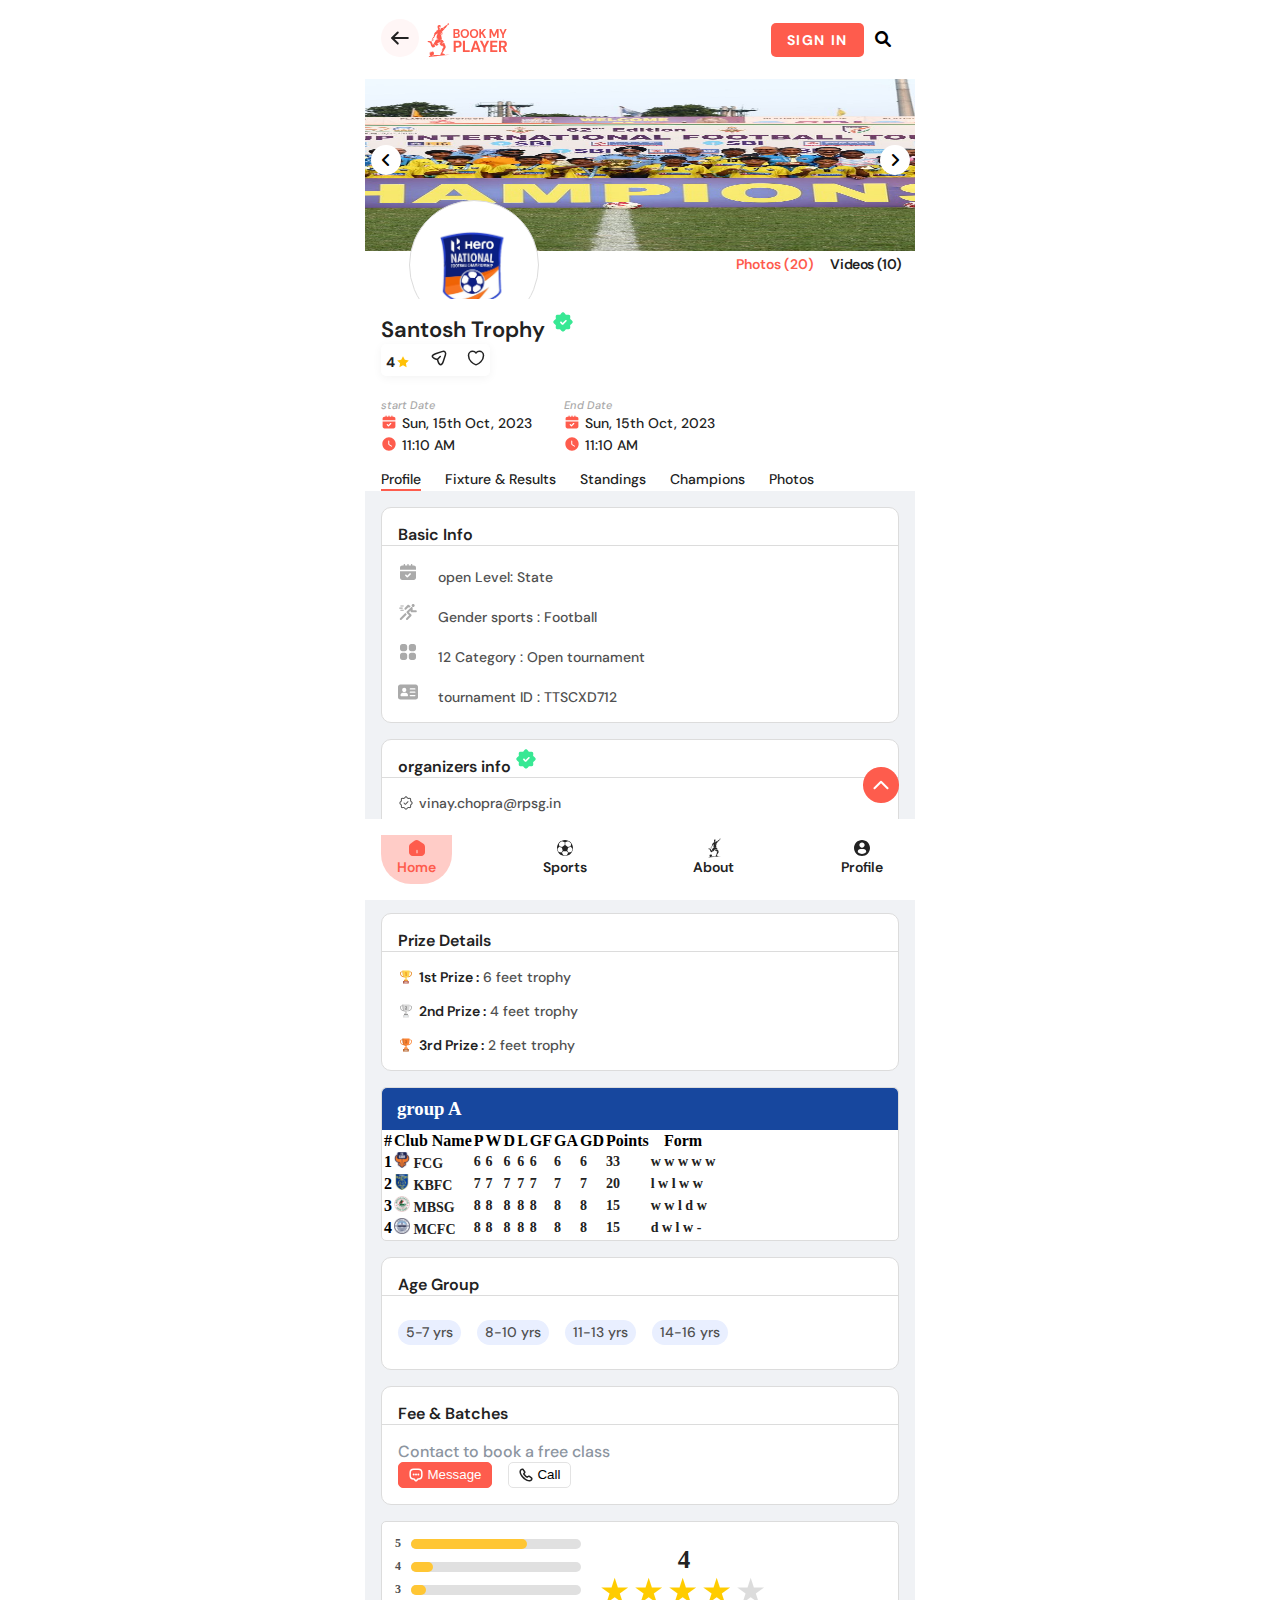
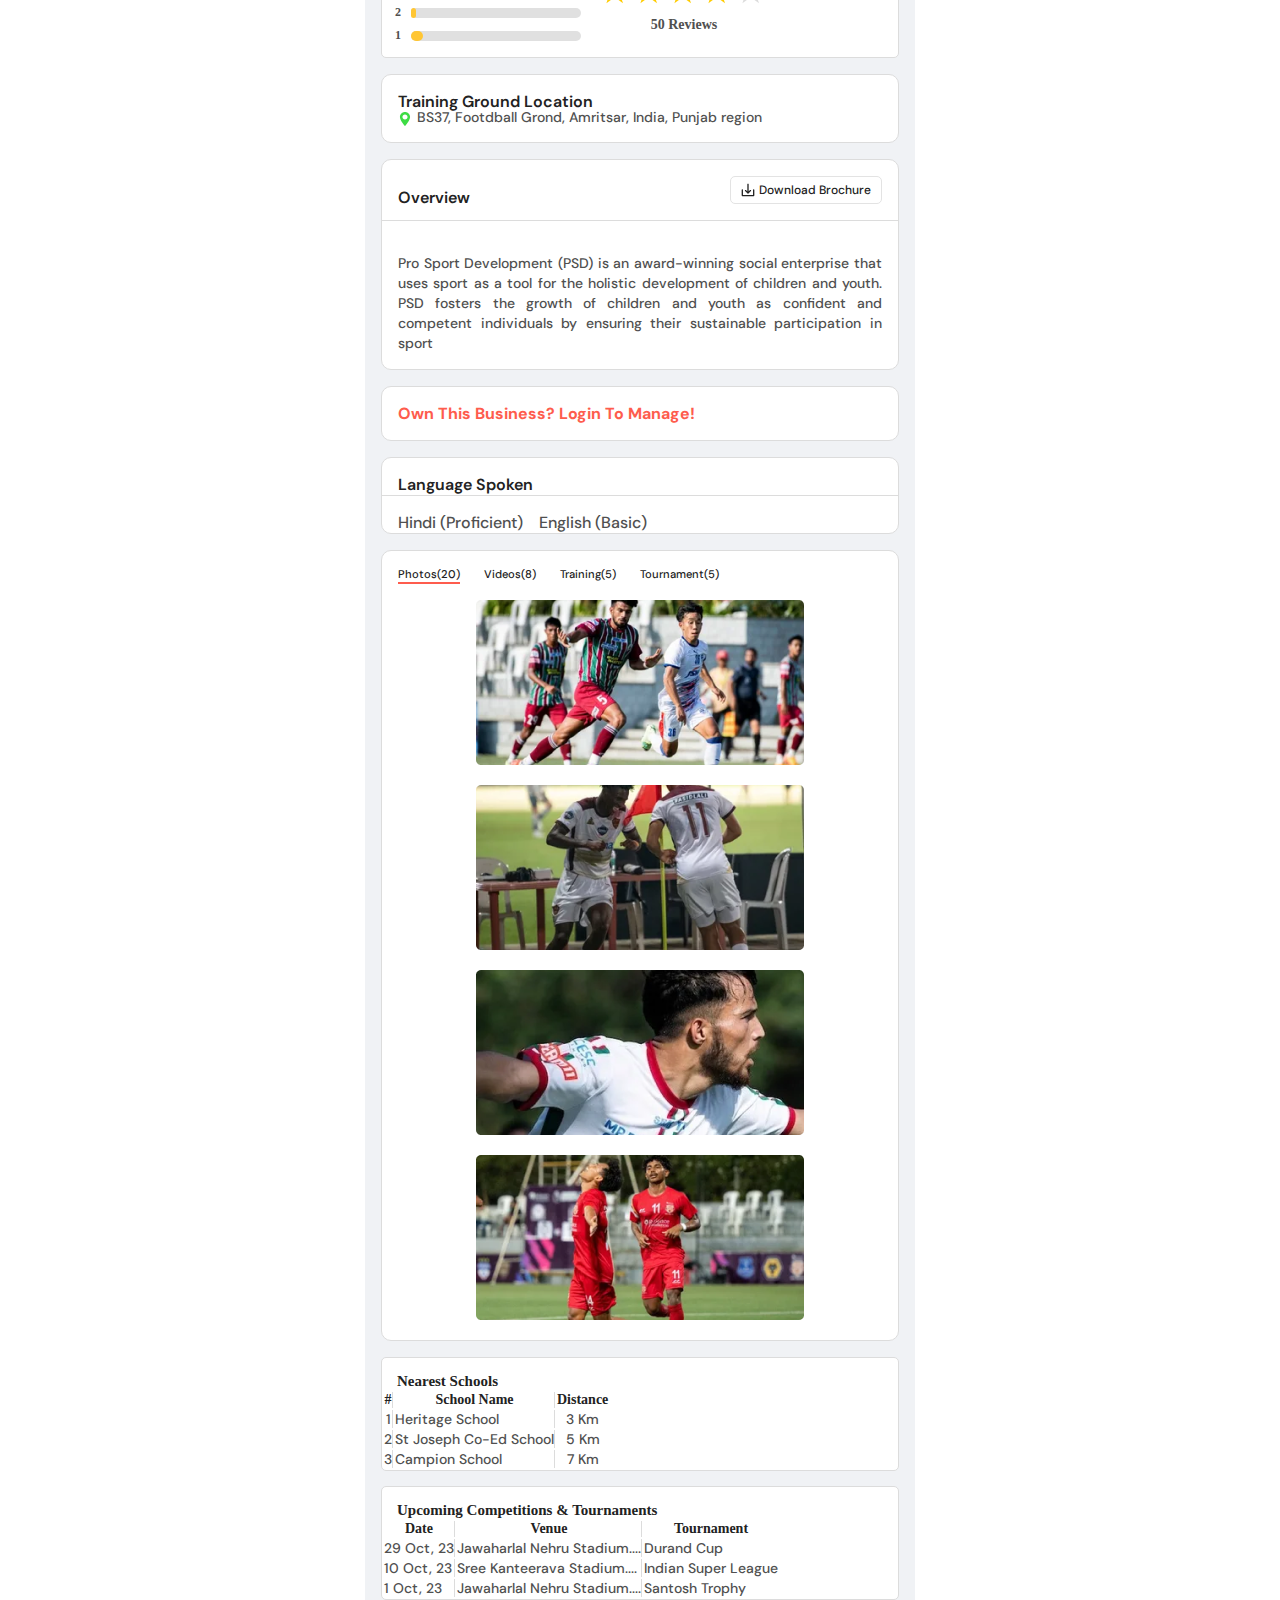
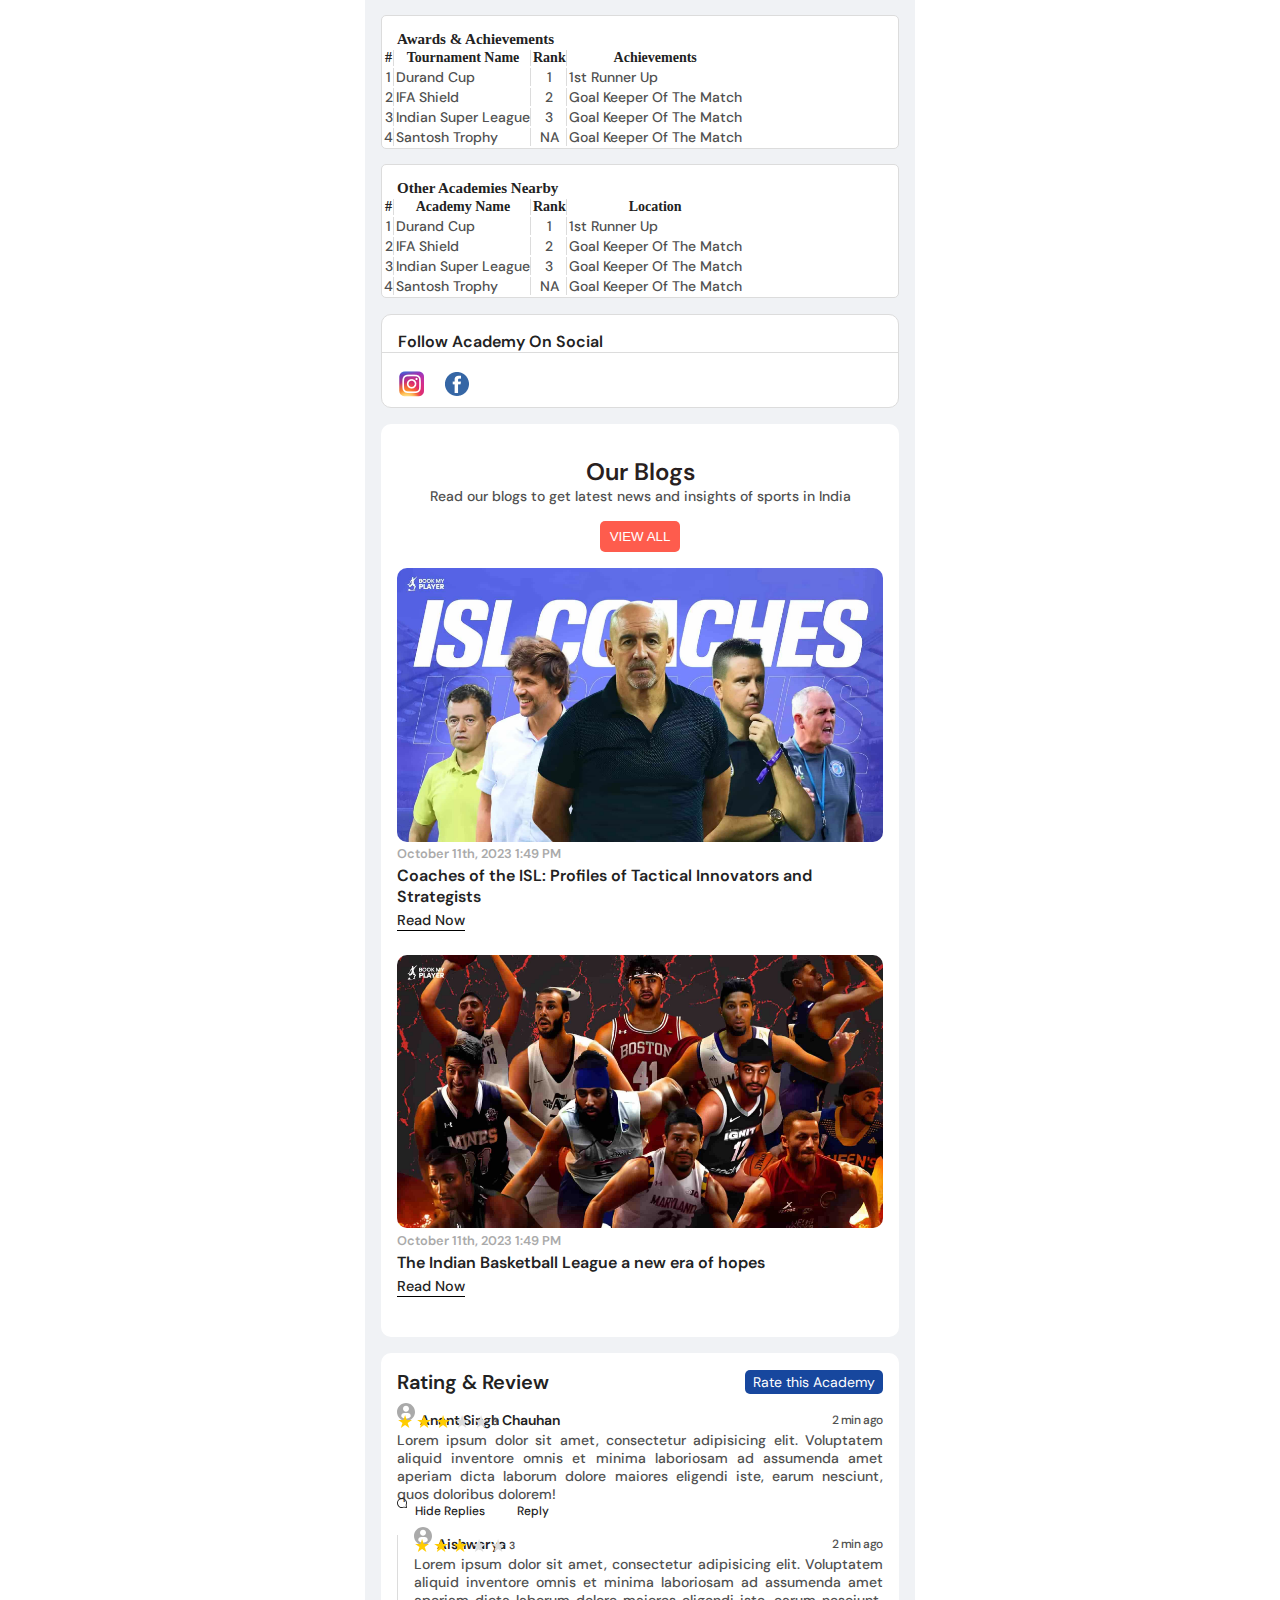
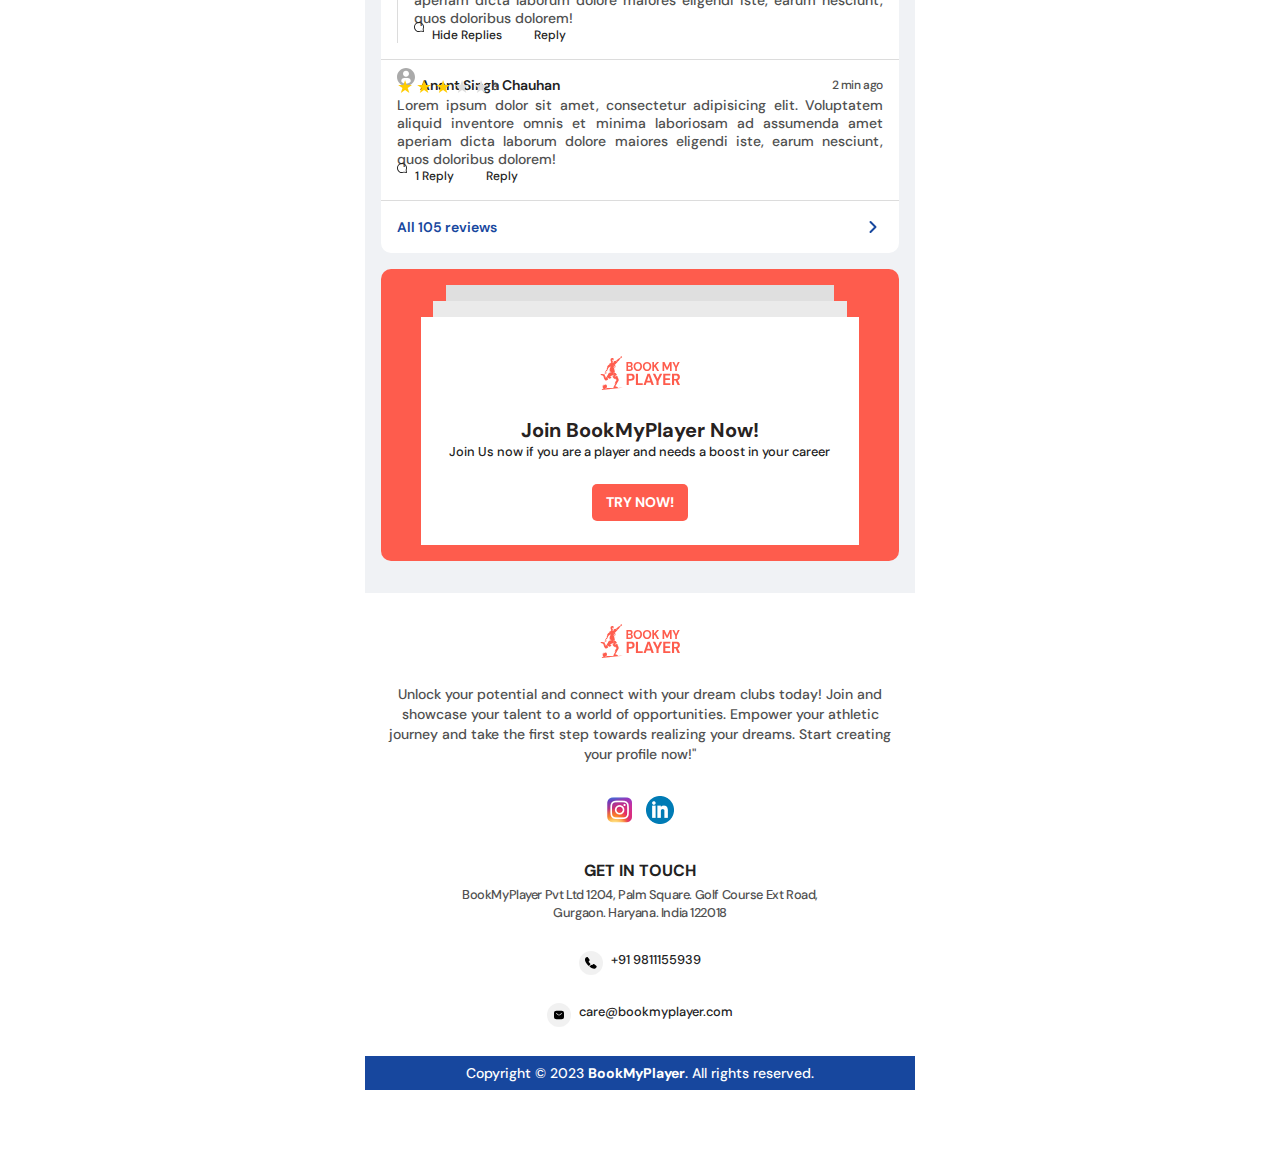
==== index.html @ 10ba483b "changes" ====
<!DOCTYPE html>
<html lang="en">

<head>
    <meta charset="UTF-8">
    <meta name="viewport" content="width=device-width, initial-scale=1.0">
    <title>Document</title>

    <link rel="stylesheet" href="https://cdnjs.cloudflare.com/ajax/libs/font-awesome/6.0.0/css/all.min.css" />

    <link rel="stylesheet" href="https://cdn.jsdelivr.net/npm/@fancyapps/ui@5.0/dist/fancybox/fancybox.css" />

    <link href="https://cdn.jsdelivr.net/npm/bootstrap@5.3.2/dist/css/bootstrap.min.css" rel="stylesheet"
        integrity="sha384-T3c6CoIi6uLrA9TneNEoa7RxnatzjcDSCmG1MXxSR1GAsXEV/Dwwykc2MPK8M2HN" crossorigin="anonymous">


    <link rel="stylesheet" href="asset_mobile/css/mobile_footer.css">
    <link rel="stylesheet" href="asset_mobile/css/mob_tournament.css">
    <!-- <link rel="stylesheet" href="asset_mobile/css/style.css"> -->





</head>

<body>

    <section class="mobile_top_header">
        <div class="mobile_home_top_header">
            <div class="mob_blog_top_images">
                <div class="mob_blog_back_arrow">
                    <img src="asset_mobile/images/blog_arrow_left.svg" alt="">
                </div>

                <img src="asset_mobile/images/logo.svg" alt="" class="mobile_home_logo">
            </div>

            <div class="mobile_home_right_side">
                <div>
                    <button>Sign In</button>
                </div>

                <div class="mob_academy_search_icon" onclick="searchIconClick()">
                    <i class="fa fa-search"></i>
                </div>
            </div>
        </div>
    </section>



    <section class="academy_mobile_container">

        <!-- top banner section  -->


        <div class="mobile_bannner_section">

            <div class="mobile_academy_banner">
                <div class="image_slider">
                    <a href="asset_mobile/images/tour_banner.png" data-fancybox="gallery0">
                        <img src="asset_mobile/images/tour_banner.png" alt="" />
                    </a>

                    <a href="asset_mobile/images/inner-banner.jpg" data-fancybox="gallery0">
                        <img src="asset_mobile/images/inner-banner.jpg" alt="" />
                    </a>
                    <a href="asset_mobile/images/inner-banner.jpg" data-fancybox="gallery0">
                        <img src="asset_mobile/images/banner.jpg" alt="" />
                    </a>
                    <a href="asset_mobile/images/inner-banner.jpg" data-fancybox="gallery0">
                        <img src="asset_mobile/images/new_banner.jpeg" alt="" />
                    </a>
                </div>


                <div class="mobile_academy_wrapper">
                    <div class="mobile_academy_logo">
                        <img src="asset_mobile/images/tour_logo.png" alt="">
                    </div>


                </div>

                <div>

                    <div class="academy_arrow_white_1 left_arrow">
                        <i class="fa fa-angle-left" aria-hidden="true"></i>
                    </div>

                    <div class="academy_arrow_white right_arrow">
                        <i class="fa fa-angle-right" aria-hidden="true"></i>
                    </div>

                </div>



                <div class="mob_academy_info">
                    <p class="mob_academy_photo">Photos (20)</p>
                    <p class="mob_academy_video">Videos (10)</p>
                </div>

            </div>

        </div>

        <div class="mob_academy_star">
            <p class="mob_academy_name">Santosh Trophy</p>
            <img src="asset_mobile/images/star_tick.svg" alt="">
        </div>

        <div class="mob_academy_star_heart">
            <div class="mob_academy_total_star trigger-review">
                <span class="star_number">4</span>
                <img src="asset_mobile/images/gold_star.svg" alt="" class="gold_star">
            </div>

            <div>
                <img src="asset_mobile/images/mob_share.svg" alt="" class="mob_share trigger">
            </div>

            <div>
                <img src="asset_mobile/images/mobile_heart.svg" alt="" class="mob_heart">
            </div>
        </div>


        <div class="tour_date_container">

            <div class="tour_left_date">
                <span class="tour_start_date mob_font">start Date</span>

                <div class="tour_full_date tour_date_1">
                    <img src="asset_mobile/images/tour_cal.svg" alt="">
                    <span class="mob_font">Sun, 15th Oct, 2023</span>
                </div>

                <div class="tour_full_date">
                    <img src="asset_mobile/images/tour_clock.svg" alt="">
                    <span class="mob_font">11:10 AM</span>
                </div>
            </div>

            <div class="tour_left_date tour_end_date">
                <span class="tour_start_date mob_font">End Date</span>

                <div class="tour_full_date tour_date_1">
                    <img src="asset_mobile/images/tour_cal.svg" alt="">
                    <span class="mob_font">Sun, 15th Oct, 2023</span>
                </div>

                <div class="tour_full_date">
                    <img src="asset_mobile/images/tour_clock.svg" alt="">
                    <span class="mob_font">11:10 AM</span>
                </div>
            </div>


        </div>

        <!-- top banner section ends  -->

        <!-- top tabs  -->

        <div class="mob_academy_tabs">

            <div class="mob_academy_tab_list">
                <div class="nav nav-tabs" id="nav-tab" role="tablist">
                    <ul>
                        <li class="active" data-bs-toggle="tab" onclick="profileTabClick()">Profile</li>

                        <li class="" data-bs-toggle="tab" onclick="feeTabClick()">Fixture & Results</li>

                        <li class="" data-bs-toggle="tab" onclick="trainingTabClick()">Standings</li>

                        <li class="" data-bs-toggle="tab" onclick="photoTabClick()">Champions</li>

                        <li class="" data-bs-toggle="tab" onclick="photoTabClick()">Photos</li>
                    </ul>
                </div>
            </div>

        </div>

        <!-- top tabs ends  -->

        <!-- profile tab contents  -->

        <div class="mob_academy_box_wrapper tab-pane fade show">

            <div class="mob_academy_box">

                <div class="mob_academy_fee_box">
                    <p class="mob_academy_fee_heading">Basic Info</p>
                </div>

                <div class="mob_academy_fee_list">

                    <ul>
                        <li>
                            <img src="asset_mobile/images/tour_silver_1.svg" alt="" /> open
                            Level: State
                        </li>
                        <li>
                            <img src="asset_mobile/images/tour_silver_2.svg" alt="" /> Gender
                            sports : Football
                        </li>
                        <li>
                            <img src="asset_mobile/images/tour_silver_3.svg" alt="" /> 12
                            Category : Open tournament
                        </li>
                        <li>
                            <img src="asset_mobile/images/tour_silver_4.svg" alt="" /> tournament ID : TTSCXD712
                        </li>
                    </ul>

                </div>

            </div>

            <div class="mob_academy_box">

                <div class="mob_academy_fee_box mob_academy_fee_status">
                    <div class="mob_academy_verify">
                        <p class="mob_academy_verified">organizers info</p>
                        <img src="asset_mobile/images/star_tick.svg" alt="">
                    </div>
                </div>

                <div class="mob_academy_verify_content">
                    <div class="mob_academy_grey_tick">
                        <img src="asset_mobile/images/grey_tick.svg" alt="">
                        <p class="mob_academy_grey_email">vinay.chopra@rpsg.in</p>
                    </div>
                    <div class="mob_academy_grey_tick">
                        <img src="asset_mobile/images/grey_tick.svg" alt="">
                        <p class="mob_academy_grey_email">+91 7412589325</p>
                    </div>
                    <div class="mob_academy_grey_tick">
                        <img src="asset_mobile/images/grey_tick.svg" alt="">
                        <p class="mob_academy_grey_email">https://www.kjacademy.com</p>
                    </div>

                </div>


            </div>

            <div class="mob_academy_box">

                <div class="mob_academy_fee_box mob_academy_fee_status">
                    <div class="mob_academy_verify">
                        <p class="mob_academy_verified">Prize Details</p>
                    </div>
                </div>

                <div class="mob_academy_verify_content">
                    <div class="mob_academy_grey_tick">
                        <img src="asset_mobile/images/tour_cup_1.svg" alt="">
                        <p class="mob_academy_grey_email"><span>1st Prize :</span> 6 feet trophy</p>
                    </div>
                    <div class="mob_academy_grey_tick">
                        <img src="asset_mobile/images/tour_cup_2.svg" alt="">
                        <p class="mob_academy_grey_email"><span>2nd Prize :</span> 4 feet trophy</p>
                    </div>
                    <div class="mob_academy_grey_tick">
                        <img src="asset_mobile/images/tour_cup_3.svg" alt="">
                        <p class="mob_academy_grey_email"><span>3rd Prize :</span> 2 feet trophy</p>
                    </div>

                </div>
            </div>

            
            <div class="group-play--details">
                <div class="play-table--heading">
                  <h3>group A</h3>
                </div>
                <div class="play-table">
                  <table class="table">
                    <thead>
                      <tr>
                        <th scope="col" class="text-center">#</th>
                        <th scope="col" class="w-25 text-left">Club Name</th>
                        <th scope="col" class="text-center">P</th>
                        <th scope="col" class="text-center">W</th>
                        <th scope="col" class="text-center">D</th>
                        <th scope="col" class="text-center">L</th>
                        <th scope="col" class="text-center">GF</th>
                        <th scope="col" class="text-center">GA</th>
                        <th scope="col" class="text-center">GD</th>
                        <th scope="col" class="text-center">Points</th>
                        <th scope="col" class="w-25 text-center">Form</th>
                      </tr>
                    </thead>
                    <tbody>
                      <tr>
                        <th scope="row" class="text-center">1</th>
                        <td>
                          <div class="club-name">
                            <img src="asset_mobile/images/fcgoa.svg" alt="">
                            <span>fCG</span>
                          </div>
                        </td>
                        <td class="text-center">6</td>
                        <td class="text-center">6</td>
                        <td class="text-center">6</td>
                        <td class="text-center">6</td>
                        <td class="text-center">6</td>
                        <td class="text-center">6</td>
                        <td class="text-center">6</td>
                        <td class="text-center">33</td>
                        <td class="text-center">
                          <div class="streaks">
                            <span class="win-green">w</span>
                            <span class="win-green">w</span>
                            <span class="win-green">w</span>
                            <span class="win-green">w</span>
                            <span class="win-green">w</span>
                          </div>
                        </td>
                      </tr>
                      <tr>
                        <th scope="row" class="text-center">2</th>
                        <td>
                          <div class="club-name">
                            <img src="asset_mobile/images/fckb.svg" alt="">
                            <span>KBFC</span>
                          </div>
                        </td>
                        <td class="text-center">7</td>
                        <td class="text-center">7</td>
                        <td class="text-center">7</td>
                        <td class="text-center">7</td>
                        <td class="text-center">7</td>
                        <td class="text-center">7</td>
                        <td class="text-center">7</td>
                        <td class="text-center">20</td>
                        <td class="text-center">
                          <div class="streaks">
                            <span class="loose-red">l</span>
                            <span class="win-green">w</span>
                            <span class="loose-red">l</span>
                            <span class="win-green">w</span>
                            <span class="win-green">w</span>
                          </div>
                        </td>
                      </tr>
                      <tr>
                        <th scope="row" class="text-center">3</th>
                        <td>
                          <div class="club-name">
                            <img src="asset_mobile/images/mbsg.svg" alt="">
                            <span>MBSG</span>
                          </div>
                        </td>
                        <td class="text-center">8</td>
                        <td class="text-center">8</td>
                        <td class="text-center">8</td>
                        <td class="text-center">8</td>
                        <td class="text-center">8</td>
                        <td class="text-center">8</td>
                        <td class="text-center">8</td>
                        <td class="text-center">15</td>
                        <td class="text-center">
                          <div class="streaks">
                            <span class="win-green">w</span>
                            <span class="win-green">w</span>
                            <span class="loose-red">l</span>
                            <span class="draw-yellow">d</span>
                            <span class="win-green">w</span>
                          </div>
                        </td>
                      </tr>
                      <tr>
                        <th scope="row" class="text-center">4</th>
                        <td>
                          <div class="club-name">
                            <img src="asset_mobile/images/mcfc.svg" alt="">
                            <span>MCFC</span>
                          </div>
                        </td>
                        <td class="text-center">8</td>
                        <td class="text-center">8</td>
                        <td class="text-center">8</td>
                        <td class="text-center">8</td>
                        <td class="text-center">8</td>
                        <td class="text-center">8</td>
                        <td class="text-center">8</td>
                        <td class="text-center">15</td>
                        <td class="text-center">
                          <div class="streaks">
                            <span class="draw-yellow">d</span>
                            <span class="win-green">w</span>
                            <span class="loose-red">l</span>
                            <span class="win-green">w</span>
                            <span class="not-play">-</span>
                          </div>
                        </td>
                      </tr>
                    </tbody>
                  </table>
                </div>
              </div>


            <div class="mob_academy_box">

                <div class="mob_academy_fee_box">
                    <p class="mob_academy_fee_heading">Age Group</p>
                </div>

                <div class="mob_academy_age_list">
                    <div class="mob_age_box">
                        <p class="mob_age_box_yrs">5-7 yrs</p>
                    </div>
                    <div class="mob_age_box">
                        <p class="mob_age_box_yrs">8-10 yrs</p>
                    </div>
                    <div class="mob_age_box">
                        <p class="mob_age_box_yrs">11-13 yrs</p>
                    </div>
                    <div class="mob_age_box">
                        <p class="mob_age_box_yrs">14-16 yrs</p>
                    </div>

                </div>

            </div>

            <div class="mob_academy_box">

                <div class="mob_academy_fee_box mob_academy_fee_status">
                    <p class="mob_academy_fee_heading">Fee & Batches</p>
                </div>

                <div class="">
                    <div>
                        <p class="mob_academy_class">Contact to book a free class </p>
                    </div>

                    <div class="mob_call_msg">
                        <button class="mob_message_btn trigger-msg"> <img src="asset_mobile/images/message.svg"
                                alt="">Message</button>
                        <button class="mob_call_btn"> <img src="asset_mobile/images/call.svg" alt="">Call</button>
                    </div>

                </div>

            </div>

            <div class="mobile_academy_review">
                <div>
                    <div class="mobile_academy_review_call">
                        <span class="icon-container">5</span>
                        <div class="mobile_academy_progress">
                            <div class="mobile_academy_progress_done" data-done="68"></div>
                        </div>
                        <span class="mobile_academy_percent"></span>
                    </div>
                    <div class="mobile_academy_review_call">
                        <span class="icon-container">4</span>
                        <div class="mobile_academy_progress">
                            <div class="mobile_academy_progress_done" data-done="13"></div>
                        </div>
                        <span class="mobile_academy_percent"></span>
                    </div>
                    <div class="mobile_academy_review_call">
                        <span class="icon-container">3</span>
                        <div class="mobile_academy_progress">
                            <div class="mobile_academy_progress_done" data-done="9"></div>
                        </div>
                        <span class="mobile_academy_percent"></span>
                    </div>
                    <div class="mobile_academy_review_call">
                        <span class="icon-container">2</span>
                        <div class="mobile_academy_progress">
                            <div class="mobile_academy_progress_done" data-done="3"></div>
                        </div>
                        <span class="mobile_academy_percent"></span>
                    </div>
                    <div class="mobile_academy_review_call">
                        <span class="icon-container">1</span>
                        <div class="mobile_academy_progress">
                            <div class="mobile_academy_progress_done" data-done="7"></div>
                        </div>
                        <span class="mobile_academy_percent"></span>
                    </div>
                </div>
                <div class="star-mobile_academy_review_calls">
                    <span>4</span>
                    <div class="mobile_academy_stars" style="--star_rating: 4"
                        aria-label="Rating of this product is 4 out of 5."></div>
                    <p>50 Reviews</p>
                </div>
            </div>

            <div class="mob_academy_training">
                <div>
                    <p class="mob_academy_location">Training Ground Location</p>
                </div>

                <div class="mob_academy_green_location">
                    <img src="asset_mobile/images/location_mob.svg" alt="">
                    <p class="mob_academy_way">BS37, Footdball Grond, Amritsar, India, Punjab region</p>
                </div>

            </div>




            <div class="mob_academy_box">

                <div class="mob_academy_fee_box mob_academy_fee_status">
                    <div>
                        <p class="mob_academy_location">Overview</p>
                    </div>

                    <div class="mob_call_msg">
                        <button class="mob_call_btn mob_call_brochure"> <img src="asset_mobile/images/mob_download.svg"
                                alt="">Download Brochure</button>
                    </div>
                </div>

                <div class="mob_overview_para">
                    <span class="mob_overview_msg">Pro Sport Development (PSD) is an award-winning social enterprise
                        that uses sport as a tool for the holistic development of children and youth. PSD fosters the
                        growth of children and youth as confident and competent individuals by ensuring their
                        sustainable participation in sport</span>
                </div>
            </div>


            <div class="mob_academy_training">
                <span class="mob_academy_manage">Own this Business? Login to manage!</span>
            </div>



            <div class="mob_academy_box">

                <div class="mob_academy_fee_box">
                    <p class="mob_academy_fee_heading">Language Spoken</p>
                </div>

                <div class="mob_academy_language">
                    <p class="mob_language_list">Hindi (Proficient)</p>
                    <p class="mob_language_list">English (Basic)</p>
                </div>


            </div>


            <div class="mob_academy_pic">

                <div class="mob_academy_tabs">

                    <div class="mob_academy_tab_list mob_academy_all_list">
                        <div class="nav nav-tabs" id="nav-tab" role="tablist">
                            <ul>
                                <li class="active mob_list_li" data-bs-toggle="tab" onclick="profilePhotoClick()">
                                    Photos(20)</li>
                                <li class="mob_list_li" data-bs-toggle="tab" onclick="profileVideoClick()">Videos(8)
                                </li>
                                <li class="mob_list_li" data-bs-toggle="tab" onclick="profileTrainingClick()">
                                    Training(5)</li>
                                <li class="mob_list_li" data-bs-toggle="tab" onclick="profileTournamentClick()">
                                    Tournament(5)</li>
                            </ul>
                        </div>
                    </div>

                    <!-- profile photo tab content  -->

                    <div class="fade" id="profile_photo_div">

                        <div class="mob_card_pic">
                            <a href="asset_mobile/images/mob_img_1.png" data-fancybox="gallery0">
                                <img src="asset_mobile/images/mob_img_1.png" alt="" />
                            </a>
                        </div>

                        <div class="mob_card_pic">
                            <a href="asset_mobile/images/mob_img_2.png" data-fancybox="gallery0">
                                <img src="asset_mobile/images/mob_img_2.png" alt="" />
                            </a>
                        </div>

                        <div class="mob_card_pic">
                            <a href="asset_mobile/images/mob_img_3.png" data-fancybox="gallery0">
                                <img src="asset_mobile/images/mob_img_3.png" alt="" />
                            </a>
                        </div>
                        <div class="mob_card_pic">
                            <a href="asset_mobile/images/mob_img_4.png" data-fancybox="gallery0">
                                <img src="asset_mobile/images/mob_img_4.png" alt="" />
                            </a>
                        </div>

                    </div>

                    <!-- profile photo tab content ends  -->

                    <!-- profile video tab content  -->

                    <div class="fade" id="profile_video_div">

                        <div class="mob_card_pic">
                            <a href="asset_mobile/images/mob_img_2.png" data-fancybox="gallery0">
                                <img src="asset_mobile/images/mob_img_2.png" alt="" />
                            </a>
                        </div>

                        <div class="mob_card_pic">
                            <a href="asset_mobile/images/mob_img_1.png" data-fancybox="gallery0">
                                <img src="asset_mobile/images/mob_img_1.png" alt="" />
                            </a>
                        </div>

                        <div class="mob_card_pic">
                            <a href="asset_mobile/images/mob_img_3.png" data-fancybox="gallery0">
                                <img src="asset_mobile/images/mob_img_3.png" alt="" />
                            </a>
                        </div>
                        <div class="mob_card_pic">
                            <a href="asset_mobile/images/mob_img_4.png" data-fancybox="gallery0">
                                <img src="asset_mobile/images/mob_img_4.png" alt="" />
                            </a>
                        </div>

                    </div>

                    <!-- profile video tab content ends  -->

                    <!-- profile training tab content  -->

                    <div class="fade" id="profile_training_div">

                        <div class="mob_card_pic">
                            <a href="asset_mobile/images/mob_img_3.png" data-fancybox="gallery0">
                                <img src="asset_mobile/images/mob_img_3.png" alt="" />
                            </a>
                        </div>

                        <div class="mob_card_pic">
                            <a href="asset_mobile/images/mob_img_1.png" data-fancybox="gallery0">
                                <img src="asset_mobile/images/mob_img_1.png" alt="" />
                            </a>
                        </div>

                        <div class="mob_card_pic">
                            <a href="asset_mobile/images/mob_img_4.png" data-fancybox="gallery0">
                                <img src="asset_mobile/images/mob_img_4.png" alt="" />
                            </a>
                        </div>

                        <div class="mob_card_pic">
                            <a href="asset_mobile/images/mob_img_2.png" data-fancybox="gallery0">
                                <img src="asset_mobile/images/mob_img_2.png" alt="" />
                            </a>
                        </div>




                    </div>

                    <!-- profile training tab content ends  -->

                    <!-- profile tournamnet tab content  -->

                    <div class="fade" id="profile_tournament_div">

                        <div class="mob_card_pic">
                            <a href="asset_mobile/images/mob_img_2.png" data-fancybox="gallery0">
                                <img src="asset_mobile/images/mob_img_2.png" alt="" />
                            </a>
                        </div>

                        <div class="mob_card_pic">
                            <a href="asset_mobile/images/mob_img_1.png" data-fancybox="gallery0">
                                <img src="asset_mobile/images/mob_img_1.png" alt="" />
                            </a>
                        </div>

                        <div class="mob_card_pic">
                            <a href="asset_mobile/images/mob_img_4.png" data-fancybox="gallery0">
                                <img src="asset_mobile/images/mob_img_4.png" alt="" />
                            </a>
                        </div>

                        <div class="mob_card_pic">
                            <a href="asset_mobile/images/mob_img_3.png" data-fancybox="gallery0">
                                <img src="asset_mobile/images/mob_img_3.png" alt="" />
                            </a>
                        </div>


                    </div>

                    <!-- profile tournamnets tab content ends  -->



                </div>

            </div>


            <div class="row">
                <div class="col-lg-12">
                    <div class="mobile_academy_table">
                        <div class="mobile_academy_table_heading">
                            <h3>Nearest Schools</h3>
                        </div>
                        <div class="mobile_academy_school_table">
                            <table class="table table-borderless">
                                <thead>
                                    <tr>
                                        <th scope="col" class="mobile_academy_position_middle">
                                            #
                                        </th>
                                        <th scope="col">school name</th>
                                        <th scope="col" class="mobile_academy_position_middle mob_table_border">
                                            distance
                                        </th>
                                    </tr>
                                </thead>
                                <tbody>
                                    <tr>
                                        <td class="mobile_academy_position_middle mob_academy_table_color">1</td>
                                        <td class="mob_academy_table_color">heritage school</td>
                                        <td
                                            class="mobile_academy_position_middle mob_academy_table_color mob_table_border">
                                            3 km</td>
                                    </tr>
                                    <tr>
                                        <td class="mobile_academy_position_middle mob_academy_table_color">2</td>
                                        <td class="mob_academy_table_color">st joseph co-ed school</td>
                                        <td
                                            class="mobile_academy_position_middle mob_academy_table_color mob_table_border">
                                            5 km</td>
                                    </tr>
                                    <tr>
                                        <td class="mobile_academy_position_middle mob_academy_table_color">3</td>
                                        <td class="mob_academy_table_color">campion school</td>
                                        <td
                                            class="mobile_academy_position_middle mob_academy_table_color mob_table_border">
                                            7 km</td>
                                    </tr>
                                </tbody>
                            </table>
                        </div>
                    </div>
                </div>

                <div class="col-lg-12">
                    <div class="mobile_academy_table">
                        <div class="mobile_academy_table_heading">
                            <h3>Upcoming Competitions & Tournaments</h3>
                        </div>
                        <div class="mobile_academy_school_table">
                            <table class="table table-borderless">
                                <thead>
                                    <tr>
                                        <th scope="col">date</th>
                                        <th scope="col">venue</th>
                                        <th scope="col" class="mob_table_border">Tournament</th>
                                    </tr>
                                </thead>
                                <tbody>
                                    <tr>
                                        <td class="th-lg mob_academy_table_color">29 oct, 23</td>
                                        <td class="mob_academy_table_color">Jawaharlal Nehru Stadium....</td>
                                        <td class="mob_table_border mob_academy_table_color">
                                            durand cup
                                        </td>
                                    </tr>
                                    <tr>
                                        <td class="mob_academy_table_color">10 oct, 23</td>
                                        <td class="mob_academy_table_color">Sree Kanteerava Stadium....</td>
                                        <td class="mob_table_border mob_academy_table_color">
                                            indian super league
                                        </td>
                                    </tr>
                                    <tr>
                                        <td class="mob_academy_table_color">1 oct, 23</td>
                                        <td class="mob_academy_table_color">Jawaharlal Nehru Stadium....</td>
                                        <td class="mob_table_border mob_academy_table_color">
                                            santosh trophy
                                        </td>
                                    </tr>
                                </tbody>
                            </table>
                        </div>
                    </div>
                </div>

                <div class="col-lg-12">
                    <div class="mobile_academy_table">
                        <div class="mobile_academy_table_heading">
                            <h3>Awards & Achievements</h3>
                        </div>
                        <div class="mobile_academy_school_table">
                            <table class="table table-borderless">
                                <thead>
                                    <tr>
                                        <th scope="col" class="mobile_academy_position_middle">
                                            #
                                        </th>
                                        <th scope="col">Tournament Name</th>
                                        <th scope="col" class="mobile_academy_position_middle">
                                            Rank
                                        </th>
                                        <th scope="col" class="mob_table_border">achievements</th>
                                    </tr>
                                </thead>
                                <tbody>
                                    <tr>
                                        <td class="mobile_academy_position_middle mob_academy_table_color">1</td>
                                        <td class="mob_academy_table_color">durand cup</td>
                                        <td class="mobile_academy_position_middle mob_academy_table_color">1</td>
                                        <td class="mob_table_border mob_academy_table_color">1st runner up</td>
                                    </tr>
                                    <tr>
                                        <td class="mobile_academy_position_middle mob_academy_table_color">2</td>
                                        <td class="mob_academy_table_color">IFA Shield</td>
                                        <td class="mobile_academy_position_middle mob_academy_table_color">2</td>
                                        <td class="mob_table_border mob_academy_table_color">Goal keeper of the match
                                        </td>
                                    </tr>
                                    <tr>
                                        <td class="mobile_academy_position_middle mob_academy_table_color">3</td>
                                        <td class="mob_academy_table_color">indian super league</td>
                                        <td class="mobile_academy_position_middle mob_academy_table_color">3</td>
                                        <td class="mob_table_border mob_academy_table_color">Goal keeper of the match
                                        </td>
                                    </tr>
                                    <tr>
                                        <td class="mobile_academy_position_middle mob_academy_table_color">4</td>
                                        <td class="mob_academy_table_color">santosh trophy</td>
                                        <td class="mobile_academy_position_middle mob_academy_table_color">NA</td>
                                        <td class="mob_table_border mob_academy_table_color">Goal keeper of the match
                                        </td>
                                    </tr>
                                </tbody>
                            </table>
                        </div>
                    </div>
                </div>

                <div class="col-lg-12">
                    <div class="mobile_academy_table">
                        <div class="mobile_academy_table_heading">
                            <h3>other academies nearby</h3>
                        </div>
                        <div class="mobile_academy_school_table">
                            <table class="table table-borderless">
                                <thead>
                                    <tr>
                                        <th scope="col">#</th>
                                        <th scope="col">academy Name</th>
                                        <th scope="col" class="mobile_academy_position_middle">
                                            Rank
                                        </th>
                                        <th scope="col" class="mob_table_border">location</th>
                                    </tr>
                                </thead>
                                <tbody>
                                    <tr>
                                        <td class="mobile_academy_position_middle mob_academy_table_color">1</td>
                                        <td class="mob_academy_table_color">durand cup</td>
                                        <td class="mobile_academy_position_middle mob_academy_table_color">1</td>
                                        <td class="mob_table_border mob_academy_table_color">1st runner up</td>
                                    </tr>
                                    <tr>
                                        <td class="mobile_academy_position_middle mob_academy_table_color">2</td>
                                        <td class="mob_academy_table_color">IFA Shield</td>
                                        <td class="mobile_academy_position_middle mob_academy_table_color">2</td>
                                        <td class="mob_table_border mob_academy_table_color">Goal keeper of the match
                                        </td>
                                    </tr>
                                    <tr>
                                        <td class="mobile_academy_position_middle mob_academy_table_color">3</td>
                                        <td class="mob_academy_table_color">indian super league</td>
                                        <td class="mobile_academy_position_middle mob_academy_table_color">3</td>
                                        <td class="mob_table_border mob_academy_table_color">Goal keeper of the match
                                        </td>
                                    </tr>
                                    <tr>
                                        <td class="mobile_academy_position_middle mob_academy_table_color">4</td>
                                        <td class="mob_academy_table_color">santosh trophy</td>
                                        <td class="mobile_academy_position_middle mob_academy_table_color">NA</td>
                                        <td class="mob_table_border mob_academy_table_color">Goal keeper of the match
                                        </td>
                                    </tr>
                                </tbody>
                            </table>
                        </div>
                    </div>
                </div>
            </div>

            <div class="mob_academy_box mob_social">

                <div class="mob_academy_fee_box">
                    <p class="mob_academy_fee_heading">Follow Academy On Social</p>
                </div>

                <div class="mob_academy_language mob_media">
                    <img src="asset_mobile/images/instagram.png" alt="">
                    <img src="asset_mobile/images/facebook_mob.png" alt="">
                </div>
            </div>



            <div class="mob_academy_blog_wrapper">

                <div>
                    <div class="mobile_home_blogs">
                        <p class="mob_academy_blogs">Our Blogs</p>
                        <p class="mobile_home_blogs_para mob_academy_blog_para">Read our blogs to get latest news and
                            insights of sports in
                            India</p>
                        <button>View All</button>
                    </div>
                </div>

                <div>
                    <div class="mobile_home_blog_img">
                        <img src="asset_mobile/images/blog_mob.jpg" alt="">
                    </div>
                    <div class="mobile_home_date">
                        <p class="mob_academy_date">October 11th, 2023 1:49 PM</p>
                        <p class="mob_academy_coach">Coaches of the ISL: Profiles of Tactical Innovators and Strategists
                        </p>
                        <p class="mobile_home_read">Read Now</p>
                    </div>
                </div>

                <div>
                    <div class="mobile_home_blog_img">
                        <img src="asset_mobile/images/basket_grp.jpg" alt="">
                    </div>
                    <div class="mobile_home_date">
                        <p class="mob_academy_date">October 11th, 2023 1:49 PM</p>
                        <p class="mob_academy_coach">The Indian Basketball League a new era of hopes</p>
                        <p class="mobile_home_read">Read Now</p>
                    </div>
                </div>

            </div>


            <div class="mob_academy_review">
                <div class="mob_academy_rating_top">
                    <span class="mob_acacdemy_review_heading">Rating & Review</span>
                    <button class="mob_academy_rate_btn trigger-review">Rate this Academy</button>
                </div>


                <div class="mob_academy_reply_wrapper">

                    <div class="mob_academy_review_name">
                        <div class="mob_academy_review_person">
                            <img src="asset_mobile/images/mob_reply.svg" alt="">
                            <p class="mob_academy_person_name">Anant Singh Chauhan</p>
                        </div>
                        <div>
                            <p class="mob_academy_min">2 min ago</p>
                        </div>
                    </div>


                    <div class="mob_academy_small_star">
                        <div class="mobile_academy_stars_small" style="--star_rating: 3"
                            aria-label="Rating of this product is 3 out of 5."></div>
                        <span>3</span>
                    </div>

                    <div class="mob_academy_review_para">
                        <p>Lorem ipsum dolor sit amet, consectetur adipisicing elit. Voluptatem aliquid inventore omnis
                            et minima laboriosam ad assumenda amet aperiam dicta laborum dolore maiores eligendi iste,
                            earum nesciunt, quos doloribus dolorem!</p>
                    </div>

                    <div class="mob_academy_hide_reply">
                        <div class="mob_academy_img_hide">
                            <img src="asset_mobile/images/hide.svg" alt="">
                            <p class="mob_academy_reply">Hide Replies</p>
                        </div>
                        <div>
                            <p class="mob_academy_reply_2">Reply</p>
                        </div>
                    </div>

                    <div class="mob_academy_reply_box">

                        <div class="mob_academy_review_name">
                            <div class="mob_academy_review_person">
                                <img src="asset_mobile/images/mob_reply.svg" alt="">
                                <p class="mob_academy_person_name">Aishwarya</p>
                            </div>
                            <div>
                                <p class="mob_academy_min">2 min ago</p>
                            </div>
                        </div>

                        <div class="mob_academy_small_star">
                            <div class="mobile_academy_stars_small" style="--star_rating: 3"
                                aria-label="Rating of this product is 3 out of 5."></div>
                            <span>3</span>
                        </div>

                        <div class="mob_academy_review_para">
                            <p>Lorem ipsum dolor sit amet, consectetur adipisicing elit. Voluptatem aliquid inventore
                                omnis et minima laboriosam ad assumenda amet aperiam dicta laborum dolore maiores
                                eligendi iste, earum nesciunt, quos doloribus dolorem!</p>
                        </div>

                        <div class="mob_academy_hide_reply">
                            <div class="mob_academy_img_hide">
                                <img src="asset_mobile/images/hide.svg" alt="">
                                <p class="mob_academy_reply">Hide Replies</p>
                            </div>
                            <div>
                                <p class="mob_academy_reply_2">Reply</p>
                            </div>
                        </div>

                    </div>

                </div>


                <div class="mob_academy_reply_wrapper">

                    <div class="mob_academy_review_name">
                        <div class="mob_academy_review_person">
                            <img src="asset_mobile/images/mob_reply.svg" alt="">
                            <p class="mob_academy_person_name">Anant Singh Chauhan</p>
                        </div>
                        <div>
                            <p class="mob_academy_min">2 min ago</p>
                        </div>
                    </div>


                    <div class="mob_academy_small_star">
                        <div class="mobile_academy_stars_small" style="--star_rating: 3"
                            aria-label="Rating of this product is 3 out of 5."></div>
                        <span>3</span>
                    </div>

                    <div class="mob_academy_review_para">
                        <p>Lorem ipsum dolor sit amet, consectetur adipisicing elit. Voluptatem aliquid inventore omnis
                            et minima laboriosam ad assumenda amet aperiam dicta laborum dolore maiores eligendi iste,
                            earum nesciunt, quos doloribus dolorem!</p>
                    </div>

                    <div class="mob_academy_hide_reply">
                        <div class="mob_academy_img_hide">
                            <img src="asset_mobile/images/hide.svg" alt="">
                            <p class="mob_academy_reply">1 Reply</p>
                        </div>
                        <div>
                            <p class="mob_academy_reply_2">Reply</p>
                        </div>
                    </div>

                </div>

                <div class="mob_academy_all_review">
                    <span class="mob_academy_all_txt">All 105 reviews</span>
                    <img src="asset_mobile/images/blue_angel.svg" alt="">
                </div>


            </div>

            <div class="mobile_home_join mob_academy_join">

                <div class="box_1"></div>
                <div class="box_2"></div>
                <div class="box_3">
                    <div class="box_mobile_img">
                        <img src="asset_mobile/images/logo.svg" alt="">
                    </div>

                    <div class="mobile_join_txt">
                        <p>Join BookMyPlayer Now!</p>
                        <p>Join Us now if you are a player and needs a boost in your career</p>
                    </div>

                    <div class="mobile_try_btn">
                        <button>Try Now!</button>
                    </div>
                </div>
            </div>

        </div>

        <!-- profile tab contents ends  -->


        <!-- fee tab  -->
        <div class="fade" id="fee-tab">
            <section class="academy_mobile_container">
                <div class="mobile_bannner_section">
                    <div class="mob_academy_box_wrapper">

                        <div class="mob_academy_box">

                            <div class="mob_academy_fee_box">
                                <p class="mob_academy_fee_heading">New Batch</p>
                            </div>

                            <div class="mob_academy_age_grp">
                                <span class="mob_academy_age">Age Group</span>

                                <div class="mob_age_flex">

                                    <div class="mob_age_box">
                                        <span class="mob_age_box_yrs">5-7 yrs</span>
                                    </div>

                                </div>

                            </div>

                            <div class="mob_academy_age_grp">
                                <span class="mob_academy_age">Weekly Days</span>
                                <div class="mob_age_box mob_academy_days">
                                    <span class="mob_age_box_yrs">Mon-Wed-Fri</span>
                                </div>
                            </div>

                            <div class="mob_academy_age_grp">
                                <span class="mob_academy_age">Timings</span>

                                <div class="mob_age_flex">
                                    <div class="mob_age_box">
                                        <span class="mob_age_box_yrs">10AM-12PM</span>
                                    </div>
                                    <div class="mob_age_box">
                                        <span class="mob_age_box_yrs">12PM-02PM</span>
                                    </div>
                                </div>

                            </div>
                        </div>
                        <div class="mob_academy_box">

                            <div class="mob_academy_fee_box">
                                <p class="mob_academy_fee_heading">Weekly Batch</p>
                            </div>

                            <div class="mob_academy_age_grp">
                                <span class="mob_academy_age">Age Group</span>

                                <div class="mob_age_flex">

                                    <div class="mob_age_box">
                                        <span class="mob_age_box_yrs">5-7 yrs</span>
                                    </div>

                                </div>

                            </div>

                            <div class="mob_academy_age_grp">
                                <span class="mob_academy_age">Weekly Days</span>
                                <div class="mob_age_box mob_academy_days">
                                    <span class="mob_age_box_yrs">Mon-Wed-Fri</span>
                                </div>
                            </div>

                            <div class="mob_academy_age_grp">
                                <span class="mob_academy_age">Timings</span>

                                <div class="mob_age_flex">
                                    <div class="mob_age_box">
                                        <span class="mob_age_box_yrs">10AM-12PM</span>
                                    </div>
                                    <div class="mob_age_box">
                                        <span class="mob_age_box_yrs">12PM-02PM</span>
                                    </div>
                                </div>

                            </div>
                        </div>



                    </div>
            </section>
        </div>
        <!-- fee tab ends -->

        <!-- trainig tab starts  -->

        <div class="fade" id="training-tab">

            <section class="academy_mobile_container">

                <div class=" mob_academy_box_wrapper">

                    <div class="mob_academy_box">

                        <div class="mob_academy_fee_box">
                            <p class="mob_academy_fee_heading">Technical</p>
                        </div>

                        <div>
                            <p class="mob_academy_training_box">Technical assessment mainly involves skills and
                                technique like Passing (short and long range), Controlling, Attacking, Tackling,
                                Defensive duties</p>
                        </div>
                    </div>

                    <div class="mob_academy_box">

                        <div class="mob_academy_fee_box">
                            <p class="mob_academy_fee_heading">Physical</p>
                        </div>

                        <div>
                            <p class="mob_academy_training_box">Speed, Flexibility, Strength, Endurance, Agility.
                            </p>
                        </div>
                    </div>
                    <div class="mob_academy_box">

                        <div class="mob_academy_fee_box">
                            <p class="mob_academy_fee_heading">Psychological</p>
                        </div>

                        <div>
                            <p class="mob_academy_training_box">Team bonding, Team play, Helping others, Moral and
                                Social values taught individually and during play.</p>
                        </div>
                    </div>

                </div>


            </section>

        </div>

        <!-- trainig tab starts ends -->


        <!-- top photo tab starts here  -->

        <div class="fade" id="photo-tab">


            <section class="academy_mobile_container">
                <div class="mob_academy_box_wrapper">


                    <div class="mob_academy_tabs">

                        <div class="mob_academy_tab_list mob_academy_all_list mob_academy_photo_tab">
                            <div class="mob_photo_tab_ul" id="nav-tab" role="tablist">
                                <ul class="mob_tab_ul">
                                    <li class="active mob_tab_li" data-bs-toggle="tab" onclick="photoTabPhotoClick()">
                                        Photos(20)</li>
                                    <li class="mob_tab_li" data-bs-toggle="tab" onclick="photoTabVideoClick()">
                                        Videos(11)</li>
                                    <li class="mob_tab_li" data-bs-toggle="tab" onclick="photoTabTrainingClick()">
                                        Training(16)</li>
                                    <li class="mob_tab_li" data-bs-toggle="tab" onclick="photoTabTournamentClick()">
                                        Tournament(21)</li>
                                </ul>
                            </div>
                        </div>
                    </div>

                    <!-- Photo tab inside photo tab content  -->

                    <div class="fade" id="photo_photo_div">

                        <div class="mob_card_pic">
                            <a href="asset_mobile/images/mob_img_1.png" data-fancybox="gallery0">
                                <img src="asset_mobile/images/mob_img_1.png" alt="" />
                            </a>
                        </div>

                        <div class="mob_card_pic">
                            <a href="asset_mobile/images/mob_img_2.png" data-fancybox="gallery0">
                                <img src="asset_mobile/images/mob_img_2.png" alt="" />
                            </a>
                        </div>

                        <div class="mob_card_pic">
                            <a href="asset_mobile/images/mob_img_3.png" data-fancybox="gallery0">
                                <img src="asset_mobile/images/mob_img_3.png" alt="" />
                            </a>
                        </div>
                        <div class="mob_card_pic">
                            <a href="asset_mobile/images/mob_img_4.png" data-fancybox="gallery0">
                                <img src="asset_mobile/images/mob_img_4.png" alt="" />
                            </a>
                        </div>

                    </div>

                    <!-- Photo tab inside photo tab content  ends  -->

                    <!-- Photo tab inside video tab content  -->

                    <div class="fade" id="photo_video_div">

                        <div class="mob_card_pic">
                            <a href="asset_mobile/images/mob_img_2.png" data-fancybox="gallery0">
                                <img src="asset_mobile/images/mob_img_2.png" alt="" />
                            </a>
                        </div>

                        <div class="mob_card_pic">
                            <a href="asset_mobile/images/mob_img_1.png" data-fancybox="gallery0">
                                <img src="asset_mobile/images/mob_img_1.png" alt="" />
                            </a>
                        </div>

                        <div class="mob_card_pic">
                            <a href="asset_mobile/images/mob_img_3.png" data-fancybox="gallery0">
                                <img src="asset_mobile/images/mob_img_3.png" alt="" />
                            </a>
                        </div>
                        <div class="mob_card_pic">
                            <a href="asset_mobile/images/mob_img_4.png" data-fancybox="gallery0">
                                <img src="asset_mobile/images/mob_img_4.png" alt="" />
                            </a>
                        </div>

                    </div>

                    <!-- Photo tab inside video tab content  ends  -->

                    <!-- Photo tab inside training tab content   -->

                    <div class="fade" id="photo_training_div">

                        <div class="mob_card_pic">
                            <a href="asset_mobile/images/mob_img_3.png" data-fancybox="gallery0">
                                <img src="asset_mobile/images/mob_img_3.png" alt="" />
                            </a>
                        </div>

                        <div class="mob_card_pic">
                            <a href="asset_mobile/images/mob_img_1.png" data-fancybox="gallery0">
                                <img src="asset_mobile/images/mob_img_1.png" alt="" />
                            </a>
                        </div>

                        <div class="mob_card_pic">
                            <a href="asset_mobile/images/mob_img_4.png" data-fancybox="gallery0">
                                <img src="asset_mobile/images/mob_img_4.png" alt="" />
                            </a>
                        </div>

                        <div class="mob_card_pic">
                            <a href="asset_mobile/images/mob_img_2.png" data-fancybox="gallery0">
                                <img src="asset_mobile/images/mob_img_2.png" alt="" />
                            </a>
                        </div>




                    </div>

                    <!-- Photo tab inside training tab content  ends  -->

                    <!-- Photo tab inside tournament tab content   -->

                    <div class="fade" id="photo_tournament_div">

                        <div class="mob_card_pic">
                            <a href="asset_mobile/images/mob_img_2.png" data-fancybox="gallery0">
                                <img src="asset_mobile/images/mob_img_2.png" alt="" />
                            </a>
                        </div>

                        <div class="mob_card_pic">
                            <a href="asset_mobile/images/mob_img_1.png" data-fancybox="gallery0">
                                <img src="asset_mobile/images/mob_img_1.png" alt="" />
                            </a>
                        </div>

                        <div class="mob_card_pic">
                            <a href="asset_mobile/images/mob_img_4.png" data-fancybox="gallery0">
                                <img src="asset_mobile/images/mob_img_4.png" alt="" />
                            </a>
                        </div>

                        <div class="mob_card_pic">
                            <a href="asset_mobile/images/mob_img_3.png" data-fancybox="gallery0">
                                <img src="asset_mobile/images/mob_img_3.png" alt="" />
                            </a>
                        </div>


                    </div>

                    <!-- Photo tab inside tournament tab content ends   -->

                </div>


        </div>

    </section>

    </div>
    <!-- top photo tab ends here  -->


    <!-- social media modal  -->

    <div class="social-modal">
        <div class="modal-content">
            <span class="close-button">x</span>
            <div class="share-modal--content">
                <h3>share academy profile</h3>
                <div class="social-icons">
                    <a href="#">
                        <div class="icons new_icon">
                            <img src="asset_mobile/images/mfb.svg" alt="" />
                            <span>facebook</span>
                        </div>
                    </a>
                    <a href="#">
                        <div class="icons new_icon">
                            <img src="asset_mobile/images/minsta.svg" alt="" />
                            <span>instagram</span>
                        </div>
                    </a>
                    <a href="#">
                        <div class="icons new_icon">
                            <img src="asset_mobile/images/mwhtaps.svg" alt="" />
                            <span>whatsapp</span>
                        </div>
                    </a>
                    <a href="#">
                        <div class="icons new_icon">
                            <img src="asset_mobile/images/mlinkd.svg" alt="" />
                            <span>linkedIn</span>
                        </div>
                    </a>
                    <a href="#">
                        <div class="icons new_icon">
                            <img src="asset_mobile/images/mcopy.svg" alt="" />
                            <span>copy link</span>
                        </div>
                    </a>
                </div>
            </div>
        </div>
    </div>


    <!-- social media modal ends -->


    <!-- message modal starts  -->

    <div class="message-modal">
        <div id="modal-msg-content">
            <span class="close-button-2">x</span>
            <div class="share-modal--content-2">
                <h3>Message To Kuljeet Academy</h3>
            </div>

            <div>
                <input type="text" placeholder="Enter Your Name" class="mob_academy_msg_input" id="mob_new_name">
                <input type="number" placeholder="Enter Your Phone" class="mob_academy_msg_input mob_phone">

                <textarea name="" id="" cols="20" rows="5" placeholder="Type your message"
                    class="mob_academy_msg_input mob_desc"></textarea>

                <div class="mob_academy_send_btn">
                    <button>Send <img src="asset_mobile/images/send.svg" alt=""></button>
                </div>

            </div>
        </div>
    </div>



    <!-- message modal starts ends -->

    <!-- Review modal starts  -->

    <div class="review-modal">
        <div id="modal-review-content">
            <span class="close-button-3">x</span>
            <div class="share-modal--content-3">
                <h3>Rate this Academy</h3>
            </div>

            <div class="mob_academy_gold_star">
                <div class="rate-star-modal">
                    <fieldset class="rating">
                        <input type="radio" id="star5" name="rating" value="5" /><label class="full" for="star5"
                            title="Awesome - 5 stars"></label>
                        <input type="radio" id="star4" name="rating" value="4" /><label class="full" for="star4"
                            title="Pretty good - 4 stars"></label>
                        <input type="radio" id="star3" name="rating" value="3" /><label class="full" for="star3"
                            title="Meh - 3 stars"></label>
                        <input type="radio" id="star2" name="rating" value="2" /><label class="full" for="star2"
                            title="Kinda bad - 2 stars"></label>
                        <input type="radio" id="star1" name="rating" value="1" /><label class="full" for="star1"
                            title="Sucks big time - 1 star"></label>
                    </fieldset>
                </div>


            </div>




            <div>
                <input type="text" placeholder="Enter Your Name" class="mob_academy_msg_input" id="mob_new_name">

                <textarea name="" id="" cols="20" rows="5" placeholder="Type your Review Here"
                    class="mob_academy_msg_input mob_desc-2"></textarea>

                <div class="mob_academy_send_btn">
                    <button>Send <img src="asset_mobile/images/send.svg" alt=""></button>
                </div>

            </div>
        </div>
    </div>

    <!-- Review modal starts ends -->

    <!-- hamber click menu  -->

    <header class="page-header mob_side_menu">
        <div class="container-fluid container-space bg-light fixed-top">
            <div class="row">
                <div class="col-1 d-flex justify-content-center">
                    <div id="mySidenav" class="sidenav">

                        <div class="side_menu_top">

                            <div class="side_top_flex">

                                <div class="small_academy_logo">
                                    <img src="asset_mobile/images/lg-clublogo.png" alt="">
                                </div>
                                <div class="side_menu_academy_name"">
                                <p>Kuljeet Academy</p>

                            </div>
                           

                        </div>


                            <div onclick=" Nav()">
                                    <img src="asset_mobile/images/menu_cross.svg" alt="">
                                </div>




                            </div>

                            <div class="menu_content">

                                <div class="side_menu_city" onclick="selectCity()">
                                    <div>
                                        <img src="asset_mobile/images/black_arrow.svg" alt="">
                                    </div>
                                    <span>Select Your City</span>
                                </div>

                                <div class="side_menu_list">
                                    <a href="#">Blogs</a>
                                    <a href="#">Contacts</a>
                                </div>

                            </div>


                            <!-- city select page  -->

                            <div class="city_page">

                                <div class="arrow_back_city">

                                    <div onclick="selectCity()">
                                        <img src="asset_mobile/images/blog_arrow_left.svg" alt="">
                                    </div>
                                    <span class="city_text">Select City</span>
                                </div>

                                <div class="city_search_container">
                                    <div class="city_search_icon">
                                        <i class="fa fa-search"></i>
                                    </div>
                                    <input type="text" class="city_search_input"
                                        placeholder="Search for your city by name or pin code">
                                </div>

                                <div class="location_flex">
                                    <div>
                                        <img src="asset_mobile/images/location.svg" alt="">
                                    </div>
                                    <span class="detect_location">Detect my location</span>
                                </div>

                                <div>
                                    <p class="popular_city_heading">Popular Cities</p>
                                </div>

                                <div class="city_list">
                                    <div class="mob_city_relative">
                                        <div class="city_img">
                                            <img src="asset_mobile/images/city1.png" alt="">
                                        </div>
                                        <span class="menu_city_name">Mumbai</span>
                                    </div>

                                    <div class="mob_city_relative">
                                        <div class="city_img">
                                            <img src="asset_mobile/images/city2.png" alt="">
                                        </div>
                                        <span class="menu_city_name">Delhi-NCR</span>
                                    </div>

                                    <div class="mob_city_relative">
                                        <div class="city_img">
                                            <img src="asset_mobile/images/city3.png" alt="">
                                        </div>
                                        <span class="menu_city_name">Bengaluru</span>
                                    </div>

                                    <div class="mob_city_relative">
                                        <div class="city_img">
                                            <img src="asset_mobile/images/city4.png" alt="">
                                        </div>
                                        <span class="menu_city_name">Hyderabad</span>
                                    </div>

                                    <div class="mob_city_relative">
                                        <div class="city_img">
                                            <img src="asset_mobile/images/city5.png" alt="">
                                        </div>
                                        <span class="menu_city_name">Ahmedabad</span>
                                    </div>

                                    <div class="mob_city_relative">
                                        <div class="city_img">
                                            <img src="asset_mobile/images/city6.png" alt="">
                                        </div>
                                        <span class="menu_city_name">Chandigarh</span>
                                    </div>

                                    <div class="mob_city_relative">
                                        <div class="city_img">
                                            <img src="asset_mobile/images/city7.png" alt="">
                                        </div>
                                        <span class="menu_city_name">Chennai</span>
                                    </div>

                                    <div class="mob_city_relative">
                                        <div class="city_img">
                                            <img src="asset_mobile/images/city8.png" alt="">
                                        </div>
                                        <span class="menu_city_name">Pune</span>
                                    </div>

                                    <div class="mob_city_relative">
                                        <div class="city_img">
                                            <img src="asset_mobile/images/city9.png" alt="">
                                        </div>
                                        <span class="menu_city_name">Kolkata</span>
                                    </div>

                                    <div class="mob_city_relative">
                                        <div class="city_img">
                                            <img src="asset_mobile/images/city10.png" alt="">
                                        </div>
                                        <span class="menu_city_name">kochi</span>
                                    </div>
                                </div>

                                <div>
                                    <span class="other_cities">Other Cities</span>
                                </div>

                                <div class="india_city_list">
                                    <ul>
                                        <li>Ahmedabad</li>
                                        <li>Bangalore</li>
                                        <li>Chennai</li>
                                        <li>Delhi</li>
                                        <li>Hyderabad</li>
                                        <li>Indore</li>
                                        <li>Ludhiana</li>
                                    </ul>
                                </div>
                            </div>

                            <div>

                            </div>
                            <!-- city select page ends -->



                        </div>
                    </div>
                </div>
            </div>
    </header>

    <!-- hamber click menu ends -->

    <!-- search icon click  -->

    <header class="page-header mob_side_menu">
        <div class="container-fluid container-space bg-light fixed-top">
            <div class="row">
                <div class="col-1 d-flex justify-content-center">
                    <div id="search-sidebox" class="sidenav">





                        <div class="side_menu_top side_search_top">

                            <div class="side_top_flex">

                                <div class="side_search_cross" onclick="searchIconClick()">
                                    <img src="asset_mobile/images/menu_cross.svg" alt="">
                                </div>
                            </div>


                        </div>

                        <div class="city_search_container side_search_box">
                            <div class="city_search_icon">
                                <i class="fa fa-search"></i>
                            </div>
                            <input type="text" class="city_search_input search_side_input"
                                placeholder="Search for your city by name or pin code" oninput="handleInput()">
                        </div>

                        <!-- popular search result section -->

                        <div class="popular_search_section">

                            <div>
                                <p class="side_popular_search">Popular Searches</p>
                            </div>

                            <div class="popular_result_list">
                                <div class="popular_result">
                                    <span>Football</span>
                                </div>
                                <div class="popular_result">
                                    <span>Basketball</span>
                                </div>
                                <div class="popular_result">
                                    <span>Kuljeet Academy</span>
                                </div>
                                <div class="popular_result">
                                    <span>ISL</span>
                                </div>
                                <div class="popular_result">
                                    <span>Kerela Blasters FC</span>
                                </div>
                                <div class="popular_result">
                                    <span>Kerela Blasters FC</span>
                                </div>
                                <div class="popular_result">
                                    <span>Roshan Naorem</span>
                                </div>
                                <div class="popular_result">
                                    <span>Sunil Chhetri</span>
                                </div>
                            </div>

                        </div>

                        <!-- popular search result section ends-->

                        <!-- search results section  -->


                        <div class="search_result_section">
                            <div>
                                <p class="final_result_heading">Results</p>
                            </div>

                            <div class="result_list">
                                <ul>
                                    <li>
                                        <div class="result_new_flex">
                                            <img src="asset_mobile/images/arrow-up.svg" alt="">
                                            <div class="result_display">
                                                <span class="result_name">Football</span>
                                                <span class="result_type">Sports</span>
                                            </div>
                                        </div>
                                    </li>

                                    <li>
                                        <div class="result_new_flex">
                                            <img src="asset_mobile/images/arrow-up.svg" alt="">
                                            <div class="result_display">
                                                <span class="result_name">Franjo Prince</span>
                                                <span class="result_type">Player</span>
                                            </div>
                                        </div>
                                    </li>

                                    <li>
                                        <div class="result_new_flex">
                                            <img src="asset_mobile/images/arrow-up.svg" alt="">
                                            <div class="result_display">
                                                <span class="result_name">Farhan Football Academy</span>
                                                <span class="result_type">Academy</span>
                                            </div>
                                        </div>
                                    </li>
                                </ul>
                            </div>
                        </div>

                        <!-- search results section ends -->









                        <div>

                        </div>




                    </div>
                </div>
            </div>
        </div>
    </header>



    <!-- search icon click ends -->
    </section>



    <footer class="mobile_home_footer">


        <div class="mob_footer_fix">

            <div class="mob_blog_top_icon" id="scrollToTop">
                <div class="mob_blog_top_btn">
                    <img src="asset_mobile/images/blog_angle_up.svg" alt="">
                </div>
            </div>

            <div class="mobile_home_fix mob_blog_fixed">

                <div class="home_fix_active mobile_home_display">
                    <img src="asset_mobile/images/mobile_home.svg" alt="">
                    <span>Home</span>
                </div>
                <div class="mobile_home_display">
                    <img src="asset_mobile/images/mobile_ball.svg" alt="">
                    <span>Sports</span>
                </div>
                <div class="mobile_home_display">
                    <img src="asset_mobile/images/mobile_run.svg" alt="">
                    <span>About</span>
                </div>
                <div class="mobile_home_display">
                    <img src="asset_mobile/images/mobile_user.svg" alt="">
                    <span>Profile</span>
                </div>
            </div>



        </div>






        <div>
            <img src="asset_mobile/images/logo.svg" alt="" class="mobile_home_logo">
        </div>

        <div class="mobile_home_para mobile_home_footer_para">
            <p class="mobile_home_description">Unlock your potential and connect with your dream clubs today! Join
                and
                showcase your talent to a world of opportunities. Empower your athletic journey and take the first
                step towards realizing your dreams. Start creating your profile now!"</p>
        </div>

        <div class="mobile_home_media">
            <img src="asset_mobile/images/instagram.png" alt="">
            <img src="asset_mobile/images/linkedin.png" alt="" class="mobile_home_insta">
        </div>


        <div class="mobile_home_links">
            <p class="mobile_home_touch">Get In Touch</p>
            <p class="mobile_home_address">BookMyPlayer Pvt Ltd
                1204, Palm Square. Golf Course Ext Road, Gurgaon. Haryana. India 122018</p>
        </div>

        <div>
            <div class="mobile_home_contact">
                <img src="asset_mobile/images/phone.svg" alt="">
                <p class="mobile_home_contact_no">+91 9811155939</p>
            </div>
            <div class="mobile_home_contact">
                <img src="asset_mobile/images/sms.svg" alt="">
                <p class="mobile_home_contact_no">care@bookmyplayer.com</p>
            </div>
        </div>

        <div class="mobile_home_bottom mob_blog_copy">
            <p class="mobile_home_copyright">Copyright © 2023 <span>BookMyPlayer</span>. All rights reserved.</p>

        </div>

    </footer>

    <script src="asset_mobile/js/mob_tournament.js"></script>

    <script src="https://cdn.jsdelivr.net/npm/bootstrap@5.3.2/dist/js/bootstrap.bundle.min.js"
        integrity="sha384-C6RzsynM9kWDrMNeT87bh95OGNyZPhcTNXj1NW7RuBCsyN/o0jlpcV8Qyq46cDfL"
        crossorigin="anonymous"></script>

    <script src="https://cdn.jsdelivr.net/npm/@fancyapps/ui@5.0/dist/fancybox/fancybox.umd.js"></script>


    <script>
        Fancybox.bind("[data-fancybox]", {
            // Your custom options
        });
    </script>








</body>

</html>
---- asset_mobile/css/mobile_footer.css ----
.mobile_home_footer {
  display: flex;
  flex-direction: column;
  align-items: center;
  justify-content: center;
  max-width: 550px;
  margin: 0 auto;
  position: relative;
}

.mobile_home_logo {
  margin-top: 1.5rem;
  margin-bottom: 0.94rem;
}

.mobile_home_footer_para {
  padding-bottom: 0.8rem;
}

.mobile_home_insta {
  margin-left: 0.5rem;
}

.landind-footer-link {
  display: flex;
  flex-direction: column;
  align-items: center;
  justify-content: center;
}

.mobile_home_address {
  width: 70%;
  margin: 0 auto;
  text-align: center;
  color: #505050;
  font-family: DM Sans;
  font-size: 0.8rem;
  font-style: normal;
  font-weight: 500;
  line-height: 1.125rem;
  letter-spacing: -0.02563rem;
  margin-top: 0.3rem;
}

.landind-get-in-touch {
  font-size: 1rem;
  font-weight: 700;
  text-align: center;
  margin-top: 1.5rem;
  margin-bottom: 0.75rem;
}

.mobile_home_contact {
  display: flex;
  align-items: start;
  justify-content: center;
  margin-top: 1.8rem;
  margin-bottom: 1.8rem;
}

.mobile_home_contact_no {
  margin-left: 0.5rem;
  color: #222;
  font-family: DM Sans;
  font-size: 0.8rem;
  font-style: normal;
  font-weight: 500;
}

.mobile_home_bottom {
  background-color: #17479e;
  text-align: center;
  padding: 0.5rem 1rem;
  width: 100%;
  margin-bottom: 5rem;
}

.mobile_home_copyright {
  color: #fff;
  text-align: center;
  font-family: DM Sans;
  font-size: 0.875rem;
  font-weight: 500;
  line-height: normal;
}

.mobile_home_copyright span {
  font-weight: 700;
}

.mobile_home_para {
  margin-left: 1rem;
  margin-right: 1rem;
  text-align: justify;
  padding-bottom: 2rem;
}

.mobile_home_description {
  color: #505050;
  text-align: center;
  font-family: DM Sans;
  font-size: 0.875rem;
  font-style: normal;
  font-weight: 500;
  line-height: 1.25rem;
}

.mobile_home_touch {
  color: #222;
  font-family: DM Sans;
  font-size: 1rem;
  font-style: normal;
  font-weight: 700;
  text-transform: uppercase;
  text-align: center;
  margin-top: 2rem;
}

.mobile_home_fix {
  display: flex;
  justify-content: space-between;
  align-items: center;
  background-color: #fff;
  padding: 1rem;
  max-width: 550px;
  width: 100%;
  
}

.mob_footer_fix{
  display: flex;
  flex-direction: column;
  justify-content: end;
  align-items: end;
  position: fixed;
  bottom: 0;
  max-width: 550px;
  width: 100%;
  height: 70px;
  z-index: 1;
}

.mobile_home_display {
  font-family: DM Sans;
  font-size: 0.875rem;
  display: flex;
  justify-content: center;
  align-items: center;
  flex-direction: column;
  font-weight: 600;
  padding-left: 1rem;
  padding-right: 1rem;
  padding-top: 0.2rem;
  padding-bottom: 0.5rem;
  color: #222;
  font-family: DM Sans;
}

.home_fix_active {
  border-radius: 0rem 0rem 1.875rem 1.875rem;
  background-color: #fe5c4d50;
  display: flex;
  justify-content: center;
  align-items: center;
  flex-direction: column;
  color: #fe5c4d !important;
  font-weight: 600;
  padding-left: 1rem;
  padding-right: 1rem;
  padding-top: 0.2rem;
  padding-bottom: 0.5rem;
}

.mob_blog_top_btn{
  background-color: #fe5c4d;
  border-radius: 50%;
  padding:0.3rem;
  display: flex;
  justify-content: center;
  align-items: center;
  
}

.mob_blog_top_icon{
  margin-bottom: 1rem;
  margin-right: 1rem;
}
---- asset_mobile/css/mob_tournament.css ----
@import url("https://fonts.googleapis.com/css2?family=DM+Sans:opsz,wght@9..40,200;9..40,300;9..40,400&family=Montserrat&display=swap");

* {
  margin: 0;
  padding: 0;
  box-sizing: border-box;
}

:root {
  --mobile_academy_star_size: 35px;
  --mobile_academy_small_star: 18px;
  --mobile_academy_star_color: #dcdcdc;
  --mobile_academy_star_background: #fc0;
}

a {
  text-decoration: none;
}

body {
  overflow: auto; /* Enable scrolling by default */
}

.mob_font{
  color:#222;
font-family: DM Sans;
font-size: 0.875rem;
font-style: normal;
font-weight: 500;
line-height: normal;
}

/* header css  */

.mobile_top_header {
  max-width: 550px;
  margin: 0 auto;
}

.mobile_home_top_header {
  display: flex;
  justify-content: space-between;
  align-items: center;
  padding: 0 1rem;
}

.mobile_home_right_side {
  display: flex;
  justify-content: end;
  align-items: center;
}
.mobile_home_right_side button {
  margin-right: 1rem;
  border-radius: 0.3125rem;
  background: #fe5c4d;
  padding: 0.5rem 1rem;
  color: #fff;
  border: none;
  outline: none;
  cursor: pointer;
  font-family: DM Sans;
  font-size: 0.875rem;
  font-style: normal;
  font-weight: 700;
  text-transform: uppercase;
  letter-spacing: 0.1rem;
}

.mob_blog_top_images {
  display: flex;
  justify-content: start;
  align-items: center;
  margin-top: -0.5rem;
}

.mob_blog_back_arrow {
  padding: 0.5rem;
  border-radius: 50%;
  background-color: #fff6f6;
  display: flex;
  justify-content: center;
  align-items: center;
  margin-right: 0.5rem;
  margin-top: 0.3rem;
}

.mobile_home_logo {
  width: 5rem;
  height: 3rem;
}

/* header css ends */

.academy_mobile_container {
  max-width: 550px;
  margin: 0 auto;
}

.mobile_academy_header {
  max-width: 550px;
  margin: 0 auto;
}

.mobile_academy_search_field .mobile_academy_custom_search {
  border-radius: 0px;
  font-size: 12px;
  font-weight: 400;
}

.mobile_academy_search_field .mobile_academy_search_btn {
  border-radius: 0 5px 5px 0;
  background-color: #fe5c4d;
  border: none;
  display: flex;
  justify-content: center;
  align-items: center;
}

.mobile_academy_search_btn img {
  width: 15px;
  height: auto;
}

.mobile_academy_search_field .mobile_academy_search_btn {
  border-radius: 0 5px 5px 0;
  padding: 10px 15px;
  background-color: #fe5c4d;
  border: none;
}

.mobile_academy_search_btn img {
  width: 15px;
  height: auto;
}

.mobile_academy_top {
  margin: 1rem;
  display: flex;
  justify-content: space-between;
  align-items: center;
}

.mobile_academy_menu {
  margin-left: 1rem;
}

.mobile_academy_custom_search::placeholder {
  font-size: 0.8rem;
}

.mobile_academy_custom_search:focus {
  box-shadow: none;
}

.mobile_academy_input {
  width: 350px;
}

.mobile_academy_banner {
  display: flex;
  justify-content: center;
  align-items: center;
  position: relative;
  width: 100%;
  max-width: 100%;
  height: 220px; /* Fixed height for the container */
  overflow: hidden;
}


.mobile_academy_banner img {
  width: 100vw;
  height: 220px;
  padding-bottom: 3rem;
  z-index: -1000;
}

.mobile_academy_logo {
  width: 130px;
  height: 130px;
  border-radius: 50%;
  border: 1px solid #dcdcdc;
  position: relative;
  background-color: #ffffff;
}

.mobile_academy_logo img {
  width: 70px;
  height: auto;
  position: absolute;
  top: 45%;
  right: 0;
  bottom: 0;
  left: 0;
  margin: auto;
  z-index: 1;
}

/* 
.mobile_academy_logo {
  width: 130px;
  height: 130px;
  border-radius: 50%;
  border: 1px solid #dcdcdc;
  overflow: hidden;
  display: flex;
  justify-content: center;
  align-items: center;
  position: relative;
  background-color: #fff;
}

.mobile_academy_logo img {
  width: auto;
  height: 100%;
  position: absolute;
  top:50%;
  left:50%;
  transform: translate(-50%,-31%);
  z-index: 1;
} */

.mobile_academy_wrapper {
  position: absolute;
  left: 8%;
  top: 55%;
}

.academy_arrow_white {
  padding: 0.3rem;
  border-radius: 50%;
  background-color: #fff;
  height: 30px;
  width: 30px;
  display: flex;
  justify-content: center;
  align-items: center;
  position: absolute;
  right: 1%;
  z-index: -1000;
  top: 30%;
}
.academy_arrow_white_1 {
  padding: 0.3rem;
  border-radius: 50%;
  background-color: #fff;
  height: 30px;
  width: 30px;
  display: flex;
  justify-content: center;
  align-items: center;
  position: absolute;
  left: 1%;
  z-index: -1000;
  top: 30%;
}

.left_arrow,
.right_arrow {
  z-index: 10;
}

.academy_arrow_white_1 img {
  position: absolute;
  top: 38%;
}
.academy_arrow_white img {
  position: absolute;
  top: 32%;
}

.mob_academy_info {
  display: flex;
  justify-content: end;
  align-items: center;
  position: absolute;
  top: 80%;
  right: 1.5%;
}

.mob_academy_photo {
  color: #fe5c4d;
  font-family: DM Sans;
  font-size: 0.875rem;
  font-weight: 600;
  margin-right: 1rem;
}

.mob_academy_search_icon {
  margin-right: 0.5rem;
  margin-left: -0.3rem;
}
.mob_academy_video {
  color: var(--Primary, #222);
  font-family: DM Sans;
  font-size: 0.875rem;
  font-style: normal;
  font-weight: 600;
  line-height: normal;
  letter-spacing: -0.02563rem;
  text-transform: capitalize;
  margin-right: 0.3rem;
}

.mob_academy_star {
  display: flex;
  justify-content: start;
  align-items: center;
}

.mob_academy_name {
  margin-left: 1rem;
  margin-right: 0.5rem;
  margin-top: 1rem;
  color: #222;
  font-family: DM Sans;
  font-size: 1.375rem;
  font-weight: 600;
  text-transform: capitalize;
}

.mob_academy_total_star {
  display: flex;
  justify-content: start;
  align-items: center;
}

.star_number {
  color: #222;
  font-family: DM Sans;
  font-size: 0.875rem;
  font-style: normal;
  font-weight: 700;
  margin-right: 0.1rem;
}

.mob_academy_star_heart {
  display: flex;
  justify-content: start;
  align-items: end;
  border-radius: 0.3125rem;
  background: #fff;
  box-shadow: 0px 2px 10px 0px rgba(0, 0, 0, 0.05);
  width: max-content;
  padding: 0.3rem;
  margin-left: 1rem;
}

.mob_share,
.mob_heart {
  margin-left: 1.2rem;
  cursor: pointer;
}

.mob_academy_tab_list {
  width: 100%;
  height: 100%;
  overflow: auto;
  margin-top: 1rem;
}

.mob_academy_tab_list ul {
  display: flex;
  list-style: none;
  padding-left: 1rem;
  padding-right: 1rem;
  flex-wrap: nowrap;
  text-wrap: nowrap;
  margin-bottom: 0;
}

.mob_academy_all_list ul {
  margin-bottom: 1rem;
}

.mob_academy_tab_list ul li {
  color: #222;
  font-family: DM Sans;
  font-size: 0.875rem;
  font-style: normal;
  font-weight: 500;
  margin-right: 1.5rem;
  padding-bottom: 0.1rem;
  cursor: pointer;
}

.mob_list_li {
  font-size: 0.7rem !important;
}

.mob_academy_tab_list ul li:last-child {
  padding-right: 1rem;
}

.mob_academy_active_tab {
  padding-bottom: 0.1rem;
  border-bottom: 1px solid #fe5c4d;
  color: #fe5c4d !important;
}

.mob_academy_tab_list::-webkit-scrollbar {
  height: 0rem;
}

.mob_academy_box_wrapper {
  background: #f0f2f5;
  padding: 1rem;
}

.mob_tab_ul .mob_tab_li {
  background-color: #f0f2f5 !important ;
  font-size: 0.7rem !important;
}

.mob_academy_box {
  background-color: #fff;
  border-radius: 0.625rem;
  border: 1px solid #dcdcdc;
  margin-bottom: 1rem;
}

.mob_academy_fee_heading {
  color: #222;
  font-family: DM Sans;
  font-size: 1rem;
  font-weight: 600;
}

.mob_academy_fee_box {
  padding: 1rem;
  padding-bottom: 0;
  border-bottom: 1px solid #dcdcdc;
  margin-bottom: 1rem;
}

.mob_academy_fee_list ul {
  list-style: none;
  padding-left: 1rem;
}

.mob_academy_fee_list ul li img {
  margin-right: 1rem;
}

.mob_academy_fee_list ul li {
  margin-bottom: 1rem;
  color: #505050;
  font-family: DM Sans;
  font-size: 0.875rem;
  font-weight: 500;
}

.mob_age_box_yrs {
  color: #505050;
  font-family: DM Sans;
  font-size: 0.875rem;
  font-weight: 500;
}

.mob_academy_age_list {
  display: flex;
  justify-content: start;
  align-items: center;
  padding: 1rem;
  padding-top: 0.5rem;
  flex-wrap: wrap;
}

.mob_age_box {
  border-radius: 1.875rem;
  background: #e9efff;
  padding: 0.2rem 0.5rem;
  display: flex;
  justify-content: center;
  align-items: center;
  margin-right: 1rem;
  text-wrap: nowrap;
  margin-bottom: 0.5rem;
}

.mob_age_listing_box {
  border-radius: 1.875rem;
  background: #e9efff;
  padding: 0.2rem 0.5rem;
  display: flex;
  justify-content: center;
  align-items: center;
  margin-right: 1rem;
  text-wrap: nowrap;
}

.mob_age_box p {
  margin-bottom: 0;
}

.mob_academy_fee_status {
  display: flex;
  justify-content: space-between;
  align-items: center;
}

.hour_mob {
  color: #fe5c4d;
  font-family: DM Sans;
  font-size: 1rem;
  font-weight: 700;
  line-height: normal;
}

.hour_mob span {
  color: #aaa;
  font-family: DM Sans;
  font-size: 1rem;
  font-weight: 500;
}

.mob_academy_class {
  color: #8c959f;
  font-family: DM Sans;
  font-size: 1rem;
  font-weight: 500;
  margin-left: 1rem;
}

.mob_call_msg,
.mob_call_msg_2 {
  display: flex;
  justify-content: start;
  align-items: center;
  margin-bottom: 1rem;
}

.mob_call_msg_2 {
  margin-top: 1rem;
}

.mob_message_btn,
.mob_message_btn_2 {
  margin-left: 1rem;
  margin-right: 1rem;
  border-radius: 0.3125rem;
  background: #fe5c4d;
  padding: 0.3rem 0.6rem;
  border: 1px solid #fe5c4d;
  outline: none;
  color: #fff;
  display: flex;
  justify-content: center;
  align-items: center;
}

.mob_message_btn_2 {
  margin-left: 0;
}

.mob_call_btn,
.mob_call_trial {
  border-radius: 0.3125rem;
  border: 1px solid #e3e3e3;
  background-color: #fff;
  padding: 0.3rem 0.6rem;
  outline: none;
  display: flex;
  justify-content: center;
  align-items: center;
}

.mob_call_trial {
  background-color: #258be0;
  color: #fff;
  margin-left: 0.5rem;
}

.mob_call_btn img,
.mob_message_btn img {
  margin-right: 0.3rem;
}

.mobile_academy_review {
  background-color: #ffffff;
  padding: 10px 5px;
  margin-top: 15px;
  border-radius: 5px;
  display: flex;
  flex-wrap: nowrap;
  align-items: center;
  border: 1px solid #dcdcdc;
}

.mobile_academy_review_call {
  border: 1px solid transparent;
  border-radius: 5px;
  color: #505050;
  display: flex;
  font-size: 12px;
  font-weight: 600;
  align-items: center;
  padding: 3px 7px;
}

.mobile_academy_progress {
  background-color: rgba(100, 100, 100, 0.2);
  border-radius: 5px;
  position: relative;
  margin: 0 10px;
  height: 10px;
  width: 170px;
}

.mobile_academy_progress_done {
  background: #ffc634;
  border-radius: 5px;
  height: 10px;
  width: 0;
  transition: width 1s ease 0.3s;
}

.mobile_academy_percent {
  color: #333;
}

.mobile_academy_stars {
  --mobile_academy_percent: calc(var(--star_rating) / 5 * 100%);
  display: inline-block;
  font-size: var(--mobile_academy_star_size);
  font-family: Times;
  line-height: 1;
}

.mobile_academy_stars_small {
  --mobile_academy_percent: calc(var(--star_rating) / 5 * 100%);
  display: inline-block;
  font-size: var(--mobile_academy_small_star);
  font-family: Times;
  line-height: 1;
}

.mobile_academy_stars::before,
.mobile_academy_stars_small::before {
  content: "★★★★★";
  letter-spacing: 3px;
  background: linear-gradient(
    90deg,
    var(--mobile_academy_star_background) var(--mobile_academy_percent),
    var(--mobile_academy_star_color) var(--mobile_academy_percent)
  );
  -webkit-background-clip: text;
  -webkit-text-fill-color: transparent;
}

.star-mobile_academy_review_calls {
  display: flex;
  flex-wrap: wrap;
  flex-direction: column;
  align-items: center;
}

.star-mobile_academy_review_calls span {
  font-size: 25px;
  font-weight: 700;
  color: #222222;
}

.star-mobile_academy_review_calls p {
  font-size: 14px;
  font-weight: 600;
  color: #505050;
  text-transform: capitalize;
  margin-top: 0.5rem;
}

.mob_academy_training {
  border-radius: 0.625rem;
  border: 1px solid #dcdcdc;
  background: #fff;
  padding: 1rem;
  margin-top: 1rem;
  margin-bottom: 1rem;
}

.mob_academy_location {
  color: #222;
  font-family: DM Sans;
  font-size: 1rem;
  font-style: normal;
  font-weight: 600;
}

.mob_academy_green_location {
  display: flex;
  justify-content: start;
  align-items: start;
}

.mob_academy_way {
  color: #505050;
  font-family: DM Sans;
  font-size: 0.875rem;
  font-style: normal;
  font-weight: 500;
  margin-left: 0.3rem;
  margin-top: -4px;
  margin-bottom: -0.5rem;
}

.mob_academy_verify {
  display: flex;
  justify-content: center;
  align-items: center;
  margin-top: -1rem;
}

.mob_academy_verified {
  margin-top: 1rem;
  margin-right: 0.3rem;
  color: #222;
  font-family: DM Sans;
  font-size: 1rem;
  font-style: normal;
  font-weight: 600;
}

.mob_academy_grey_tick {
  display: flex;
  justify-content: start;
  align-items: center;
  margin-left: 1rem;
  margin-bottom: 1rem;
}

.mob_academy_grey_email {
  color: #505050;
  font-family: DM Sans;
  font-size: 0.875rem;
  font-style: normal;
  font-weight: 500;
  margin-left: 0.3rem;
}

.mob_academy_grey_email span{
  font-weight: 600;
  color: #222;
}

.mob_academy_grey_tick p {
  margin-bottom: 0;
}

.mob_academy_grey_tick img {
}

.mob_call_brochure {
  color: #222;
  font-family: DM Sans;
  font-size: 0.75rem;
  font-weight: 500;
  text-transform: capitalize;
}

.mob_our_owner {
  padding: 1rem;
  border-radius: 0.625rem;
  border: 1px solid #dcdcdc;
  background: #fff;
}

.mob_overview_para {
  padding: 1rem;
  text-align: justify;
}

.mob_overview_msg {
  color: #505050;
  font-family: DM Sans;
  font-size: 0.875rem;
  font-style: normal;
  font-weight: 500;
  line-height: 1.25rem;
}

.mob_academy_manage {
  color: #fe5c4d;
  font-family: DM Sans;
  font-size: 1rem;
  font-weight: 700;
  text-transform: capitalize;
}

.mob_academy_language {
  display: flex;
  justify-content: start;
  align-items: center;
  padding-left: 1rem;
  padding-right: 1rem;
  flex-wrap: wrap;
}

.mob_language_list {
  margin-right: 1rem;
  color: #505050;
  font-family: DM Sans;
  font-weight: 500;
  line-height: normal;
  text-transform: capitalize;
}

.mob_academy_pic {
  border-radius: 0.625rem;
  border: 1px solid #dcdcdc;
  background: var(--White, #fff);
  margin-bottom: 1rem;
  width: 100%;
}

.mob_card_pic {
  display: flex;
  justify-content: center;
  align-items: center;
  margin-left: 1rem;
  margin-right: 1rem;
}
.mob_card_photo {
  display: flex;
  justify-content: center;
  align-items: center;
}

.mob_card_pic img,
.mob_card_photo img {
  max-width: 100%;
  height: auto;
  padding-bottom: 1rem;
}

.mob_academy_photo_tab li {
  color: #222;
  font-family: DM Sans;
  font-size: 0.75rem;
  font-style: normal;
  font-weight: 500 !important;
  text-transform: capitalize;
  margin-right: 0.8rem !important;
}

.mob_academy_photo_tab ul {
  margin-left: -1rem;
}

/* Table CSS Start */

.mobile_academy_table {
  background-color: #ffffff;
  border-radius: 5px;
  padding: 15px 0 0;
  border: 1px solid #dcdcdc;
  margin-top: 15px;
}

.mobile_academy_table_heading {
  padding: 0 15px;
}

.mobile_academy_table .mobile_academy_table_heading h3 {
  font-size: 15px;
  font-weight: 600;
  color: #222222;
  text-transform: capitalize;
}

.mobile_academy_school_table thead th {
  font-size: 14px;
  color: #222222;
}

.mobile_academy_school_table tbody tr,
.mobile_academy_school_table tbody tr th {
  font-size: 13px;
  color: #505050;
  font-weight: 500;
}

.mobile_academy_school_table th,
.mobile_academy_school_table td {
  border-right: 1px solid #dcdcdc;
}

.mobile_academy_school_table tr:last-child {
  border-right: none;
}

.mobile_academy_school_table table thead tr {
  border-top: 1px solid #dcdcdc;
  border-left: none;
  border-right: none;
}

.mobile_academy_school_table thead tr,
.mobile_academy_school_table tbody tr {
  border-bottom: 1px solid #dcdcdc;
}

.mobile_academy_school_table tbody tr:last-child {
  border-bottom: none;
}

.mobile_academy_school_table table {
  margin: 0;
}

.mobile_academy_school_table tbody tr td,
.mobile_academy_school_table thead tr {
  text-transform: capitalize;
}

.mobile_academy_school_table .mobile_academy_position_middle {
  text-align: center;
}

.mob_academy_table_color {
  color: #505050 !important;
  font-family: DM Sans;
  font-size: 0.875rem;
  font-style: normal;
  font-weight: 500;
  line-height: normal;
  text-transform: capitalize;
}

.mob_table_border {
  border-right: 1px solid transparent !important;
}

/* table css ends  */

.mob_social {
  margin-top: 1rem;
}

.mob_media {
  margin-bottom: 0.5rem;
}

.mob_media img {
  margin-right: 1rem;
  cursor: pointer;
}

.mob_academy_blog_wrapper {
  border-radius: 0.625rem;
  background: #fff;
  padding-bottom: 1rem;
  margin-bottom: 1rem;
}

.mob_academy_review {
  border-radius: 0.625rem;
  background: var(--White, #fff);
  padding: 1rem;
  margin-bottom: 1rem;
}

.mob_academy_rating_top {
  display: flex;
  justify-content: space-between;
  align-items: center;
}

.mob_acacdemy_review_heading {
  color: #222;
  font-family: DM Sans;
  font-size: 1.25rem;
  font-weight: 600;
}

.mob_academy_rate_btn {
  border-radius: 0.3125rem;
  background: #17479e;
  padding: 0.2rem 0.5rem;
  color: #fff;
  outline: none;
  border: none;
  cursor: pointer;
  font-size: 0.875rem;
  font-family: DM Sans;
}

.mob_academy_review_name {
  display: flex;
  justify-content: space-between;
  align-items: center;
  margin-top: 1rem;
}

.mob_academy_review_person {
  display: flex;
  justify-content: start;
  align-items: center;
  margin-top: -1rem;
}

.mob_academy_person_name {
  margin-top: 1rem;
  margin-left: 0.3rem;
  color: #222;
  font-family: DM Sans;
  font-size: 0.875rem;
  font-weight: 600;
}

.mob_academy_min {
  color: #505050;
  font-family: DM Sans;
  font-size: 0.75rem;
  font-style: normal;
  font-weight: 500;
  line-height: normal;
  letter-spacing: -0.02563rem;
}

.mob_academy_small_star {
  margin-top: -1rem;
}

.mob_academy_small_star span {
  color: #505050;
  font-family: DM Sans;
  font-size: 0.875rem;
  font-weight: 500;
}

.mob_academy_review_para {
  color: #505050;
  font-family: DM Sans;
  font-size: 0.875rem;
  font-style: normal;
  font-weight: 500;
  text-align: justify;
}

.mob_academy_hide_reply {
  display: flex;
  justify-content: start;
  align-items: center;
  margin-top: -1rem;
}

.mob_academy_img_hide {
  display: flex;
  justify-content: start;
  align-items: center;
}

.mob_academy_reply,
.mob_academy_reply_2 {
  margin-top: 1rem;
  color: #222;
  font-family: DM Sans;
  font-size: 0.75rem;
  font-style: normal;
  font-weight: 500;
  margin-left: 0.5rem;
}

.mob_academy_reply_2 {
  margin-left: 2rem;
}

.mob_academy_reply_box {
  border-left: 1px solid #dcdcdc;
  padding-left: 1rem;
}

.mob_academy_reply_wrapper {
  padding-bottom: 1rem;
  border-bottom: 1px solid #dcdcdc;
  margin-left: -1rem;
  margin-right: -1rem;
  padding-left: 1rem;
  padding-right: 1rem;
}

.mob_academy_all_review {
  display: flex;
  justify-content: space-between;
  align-items: center;
  margin-top: 1rem;
}

.mob_academy_all_txt {
  color: #17479e;
  font-family: DM Sans;
  font-size: 0.875rem;
  font-style: normal;
  font-weight: 600;
  line-height: normal;
}

.mob_academy_join {
  width: 100% !important;
  margin-left: 0rem !important;
  margin-bottom: 1rem;
}

.mob_academy_blogs {
  margin-top: 2rem;
  margin-bottom: 0rem;
}

.mob_academy_blog_para,
.mob_academy_date {
  margin-bottom: 0rem;
}

.mob_academy_coach {
  margin-bottom: -1rem;
}

.mob_academy_training_box {
  color: #505050;
  font-family: DM Sans;
  font-size: 0.875rem;
  font-style: normal;
  font-weight: 500;
  text-align: justify;
  padding: 1rem;
  margin-bottom: 0;
}

.mob_academy_age_grp {
  display: flex;
  justify-content: start;
  align-items: start;
}

.mob_academy_age_listing_grp {
  display: flex;
  justify-content: start;
  align-items: center;
  margin-bottom: 0.3rem;
}

.mob_academy_age_listing_grp_new {
  display: flex;
  justify-content: start;
  align-items: start;
  margin-bottom: 0.3rem;
}
.mob_academy_age_grp_2 {
  display: flex;
  justify-content: start;
  align-items: start;
  margin-bottom: 0.5rem;
}

.mob_academy_age {
  color: #222;
  font-family: DM Sans;
  font-size: 0.875rem;
  font-style: normal;
  font-weight: 500;
  min-width: 8rem;
  margin-left: 1rem;
  padding: 0.2rem 0.5rem;
}

.mob_age_flex {
  display: flex;
  justify-content: flex-start;
  align-items: center;
  flex-wrap: wrap;
  gap: 0.5rem;
  overflow-x: hidden;
}

.mob_academy_days span {
  text-wrap: wrap;
}

/* blog css  */

.mobile_home_blogs p:first-child {
  text-align: center;
  color: #282020;
  font-family: DM Sans;
  font-size: 1.5rem;
  font-style: normal;
  font-weight: 600;
  text-transform: capitalize;
}
.mobile_home_blogs_para {
  color: #505050;
  text-align: center;
  font-family: DM Sans;
  font-size: 0.875rem;
  font-weight: 500;
  line-height: normal;
}

.mobile_home_blogs {
  display: flex;
  flex-direction: column;
  justify-content: center;
  align-items: center;
  padding-left: 1rem;
  padding-right: 1rem;
}

.mobile_home_blogs button {
  border-radius: 0.3125rem;
  background: #fe5c4d;
  padding: 0.5rem 0.6rem;
  color: #fff;
  text-transform: uppercase;
  outline: none;
  border: none;
  margin-top: 1rem;
  margin-bottom: 1rem;
}

.mobile_home_blog_img {
  display: flex;
  justify-content: center;
  align-items: center;
  padding-left: 1rem;
  padding-right: 1rem;
}

.mobile_home_blog_img img {
  max-width: 100%;
  height: auto;
  border-radius: 0.625rem;
}

.mobile_home_date p:first-child {
  text-align: start;
  color: #aaa;
  font-family: DM Sans;
  font-size: 0.8rem;
  font-weight: 600;
  margin-left: 1rem;
  margin-top: 0.2rem;
}

.mobile_home_date p:nth-child(2) {
  margin-left: 1rem;
  margin-right: 1rem;
  color: #222;
  font-family: DM Sans;
  font-size: 1rem;
  font-weight: 600;
  line-height: normal;
  margin-top: 0.2rem;
}

.mobile_home_read {
  margin-left: 1rem;
  margin-top: 1.25rem;
  color: #222;
  font-family: DM Sans;
  font-size: 0.9rem;
  font-style: normal;
  font-weight: 500;
  text-transform: capitalize;
  padding-bottom: 0.06rem;
  border-bottom: 1px solid black;
  width: max-content;
  margin-bottom: 1.5rem;
}
/* blog css ends */

/* join now box css  */

.mobile_home_join {
  padding: 1rem;
  background-color: #fe5c4d;
  width: 94%;
  border-radius: 0.625rem;
  margin-left: 3%;
}

.box_1 {
  background: #dfdfdf;
  height: 1rem;
  width: 80%;
  margin: 0 auto;
}
.box_2 {
  background: #eaeaea;
  height: 1rem;
  width: 85%;
  margin: 0 auto;
}
.box_3 {
  background-color: #fff;
  width: 90%;
  margin: 0 auto;
  display: flex;
  flex-direction: column;
  justify-content: center;
  align-items: center;
}

.box_mobile_img img {
  margin-top: 1rem;
  height: 5rem;
  width: 5rem;
}

.mobile_join_txt p:nth-child(1) {
  color: #272221;
  font-family: DM Sans;
  font-size: 1.25rem;
  font-weight: 700;
  text-align: center;
}
.mobile_join_txt p:nth-child(2) {
  color: #222;
  font-family: DM Sans;
  font-size: 0.8rem;
  font-weight: 500;
  line-height: normal;
  text-align: center;
  margin-left: 1rem;
  margin-right: 1rem;
}

.mobile_try_btn button {
  border-radius: 0.3125rem;
  background: #fe5c4d;
  padding: 0.6rem 0.9rem;
  color: #fff;
  outline: none;
  border: none;
  font-family: DM Sans;
  font-size: 0.875rem;
  font-weight: 700;
  text-transform: uppercase;
  margin-top: 1.5rem;
  margin-bottom: 1.5rem;
}

/* join now box css ends */

/* academy listing css  */

.mob_academy_listing_container {
  max-width: 550px;
  margin: 0 auto;
}

.mob_academy_listing_img {
  display: flex;
  justify-content: center;
  align-items: center;
  background: #e1ecf7;
  max-width: 550px;
  position: relative;
}

.mob_academy_listing_img img {
  width: 100%;
  height: auto;
}

.mob_academy_listing_line {
  color: #222;
  text-align: center;
  font-family: DM Sans;
  font-size: 1.5rem;
  font-weight: 700;
  line-height: 1.625rem;
  text-transform: capitalize;
  position: absolute;
  top: 20%;
  text-wrap: wrap;
  margin-left: 1rem;
  margin-right: 1rem;
}
.mob_academy_listing_line span {
  color: #fe5c4d;
  font-family: DM Sans;
  font-size: 1.5rem;
  font-style: normal;
  font-weight: 700;
  line-height: 1.625rem;
}

.mob_academy_listing_filter_btn {
  display: flex;
  justify-content: center;
  align-items: center;
  margin-top: 1rem;
}

.mob_academy_listing_filter_btn button {
  color: #222;
  font-family: DM Sans;
  font-size: 1rem;
  font-weight: 600;
  border-radius: 0.3125rem;
  border: 1px solid#DCDCDC;
  background-color: #fff;
  padding: 0.4rem 1.5rem;
  display: flex;
  justify-content: center;
  align-items: center;
  cursor: pointer;
}

.mob_academy_listing_filter_btn button img {
  margin-right: 0.3rem;
}

.mob_academy_listing_card {
  border-radius: 0.625rem;
  border: 1px solid #dcdcdc;
  background: #fff;
  padding: 1.25rem 1rem;
  margin: 1rem;
}

.mob_academy_listing_box {
  display: flex;
  justify-content: start;
  align-items: center;
}

.mob_academy_listing_logo_img img {
  width: 4.5rem;
  height: 4.5rem;
  border-radius: 50%;
}

.mob_academy_listing_name_box {
  margin-left: 0.3rem;
}

.mob_academy_listing_name {
  color: #222;
  font-family: DM Sans;
  font-size: 1.125rem;
  font-style: normal;
  font-weight: 600;
  text-transform: capitalize;
  margin-right: 0.3rem;
}

.mob_academy_listing_name_flex {
  display: flex;
  justify-content: start;
  align-items: center;
}
.mob_academy_listing_name_flex_2 {
  display: flex;
  justify-content: start;
  align-items: center;
  margin-top: 1.2rem;
}

.mob_academy_listing_name_flex_3 {
  display: flex;
  justify-content: start;
  align-items: center;
}

.mob_academy_small_star {
  display: flex;
  justify-content: start;
  align-items: center;
}

.mob_academy_small_star span {
  color: #505050;
  font-family: DM Sans;
  font-size: 0.65rem;
  font-weight: 600;
  text-transform: capitalize;
}

.mob_academy_small_star span:first-child {
  margin-right: 0.3rem;
}

.mobile_academy_stars_small {
  --mobile_academy_percent: calc(var(--star_rating) / 5 * 100%);
  display: inline-block;
  font-size: var(--mobile_academy_small_star);
  font-family: Times;
  line-height: 1;
}

.mobile_academy_stars_small::before {
  content: "★★★★★";
  letter-spacing: 3px;
  background: linear-gradient(
    90deg,
    var(--mobile_academy_star_background) var(--mobile_academy_percent),
    var(--mobile_academy_star_color) var(--mobile_academy_percent)
  );
  -webkit-background-clip: text;
  -webkit-text-fill-color: transparent;
}

.mob_academy_listing_featured {
  color: #222;
  font-family: DM Sans;
  font-size: 0.75rem;
  font-style: normal;
  font-weight: 500;
  line-height: normal;
  margin-left: 0.3rem;
}

.mob_academy_listing_feature_flex {
  display: flex;
  justify-content: start;
  align-items: center;
  border-radius: 2.8125rem;
  background: #ffe99b;
  padding: 0.5rem 0.6rem;
  margin-top: 0.5rem;
}

.mob_academy_listing_feature_flex_2 {
  background: #fff5e4;
  margin-left: 0.3rem;
}

.mob_academy_listing_age {
  color: #222;
  font-family: DM Sans;
  font-size: 0.875rem;
  font-style: normal;
  font-weight: 500;
  min-width: 8rem;
  padding: 0.2rem 0;
}
.mob_academy_listing_age_2 {
  color: #222;
  font-family: DM Sans;
  font-size: 0.875rem;
  font-style: normal;
  font-weight: 500;
  min-width: 8rem;
}

.mob_academy_listing_grp {
  margin-top: 1rem;
}

.mob_academy_listing_per_hour p {
  color: #fe5c4d;
  font-family: DM Sans;
  font-size: 0.875rem;
  font-weight: 600;
  line-height: normal;
  margin-bottom: -0.5rem;
}

.mob_academy_listing_per_hour p span {
  color: #aaa;
}

.mob_academy_listing_red_color {
  color: #fe5c4d;
}
/* academy listing css ends */

/* filter page  */

.mob_filter_wrapper {
  /* max-width: 550px;
  margin: 0 auto;
  padding: 1rem; */
}

.mob_filter_box {
  display: flex;
  justify-content: space-between;
  align-items: center;
}

.mob_filter_by,
.mob_filter_cross p{
  color: #222;
  font-family: DM Sans;
  font-size: 1.25rem;
  font-style: normal;
  font-weight: 600;
  line-height: normal;
}

.mob_filter_cross {
  background-color: #e8e8ee;
  padding: 0.3rem 0.8rem;
  border-radius: 50%;
  display: flex;
  justify-content: center;
  align-items: center;
}

.mob_filter_input {
  display: flex;
  justify-content: start;
  align-items: start;
  flex-direction: column;
}

.mob_filter_input label,
.mob_filter_topic {
  color: #222;
  font-family: DM Sans;
  font-size: 1rem;
  font-weight: 600;
  margin-top: 1.25rem;
  margin-bottom: 0.9rem;
}

.mob_filter_input input {
  border-radius: 0.1875rem;
  border: 1px solid #dcdcdc;
  background: #fff;
  width: 100%;
  outline: none;
  padding: 1rem;
}

/* 
.mobile_login_check {
  width: 100%;
  justify-content: start;
} */

.mobile_login_label_checkbox {
  display: block;
  text-align: left;
  color: #515c61;
  padding: 0;
  position: relative;
  padding-left: 35px;
  margin: 0 0 6px;
  margin-bottom: 12px;
  cursor: pointer;
  font-weight: 500;
  font-size: 16px;
  line-height: 22px;
  -webkit-user-select: none;
  -moz-user-select: none;
  -ms-user-select: none;
  user-select: none;
  text-transform: unset;
  font-family: "DM Sans", sans-serif;
}

.mobile_login_label_checkbox input {
  position: absolute;
  opacity: 0;
  cursor: pointer;
  height: 0;
  width: 0;
}

/* .mobile_login_checkbox::before {
  content: "";
  width: 22px;
  height: 22px;
  position: absolute;
  top: 0;
  left: 0;
  background: #e73725;
} */

.mobile_login_label_checkbox p {
  font-size: 14px;
  font-weight: 500;
  color: #000000;
}

.mobile_login_label_checkbox p span {
  font-weight: 600;
}

.mobile_login_label_checkbox p span a {
  color: #000000;
}

.mobile_login_label_checkbox p span a:hover {
  color: #e73725;
  text-decoration: underline;
  transition: all 0.4s ease-in-out;
}

.mob_filter_sector {
  color: #505050 !important;
  font-family: DM Sans !important;
  font-size: 0.9rem !important;
  font-weight: 600 !important;
  text-transform: capitalize;
  display: flex;
  justify-content: start;
  align-items: center;
}

.mobile_login_checkbox {
  position: absolute;
  top: 0;
  left: 0;
  width: 22px;
  height: 22px;
  background: #fff;
  border: 1px solid #dcdcdc;
}

.mobile_login_checkbox::after {
  content: "";
  position: absolute;
  display: none;
  left: 7px;
  top: 1px;
  width: 6px;
  height: 13px;
  border: solid white;
  border-width: 0 2px 2px 0;
  transform: rotate(45deg);
  transition: all 0.4s ease-in-out;
}

.mobile_login_label_checkbox input:checked + .mobile_login_checkbox {
  background: #e73725;
  border: 1px solid #e73725;
}

.mobile_login_label_checkbox input:checked + .mobile_login_checkbox::after {
  display: block;
}

/* Styles for the checkbox container */
.mobile_login_checkbox {
  position: absolute;
  top: 0;
  left: 0;
  width: 22px;
  height: 22px;
  background: #fff !important; /* Default background color */
  border: 1px solid #dcdcdc !; /* Default border color */
}

/* Styles for the checkmark */
.mobile_login_checkbox::after {
  content: "";
  position: absolute;
  display: none;
  left: 6px;
  top: 1px;
  width: 6px;
  height: 13px;
  border: solid white;
  border-width: 0 2px 2px 0;
  transform: rotate(45deg);
  transition: all 0.4s ease-in-out;
}

/* When checkbox is checked */
.mobile_login_label_checkbox input:checked + .mobile_login_checkbox {
  background: #e73725 !important; /* Change background color */
  border: 1px solid #e73725; /* Change border color */
}

/* Show checkmark when checkbox is checked */
.mobile_login_label_checkbox input:checked + .mobile_login_checkbox::after {
  display: block;
}

/* slider css  */

.mob_filter_slider {
  background-color: rgb(255, 255, 255);
  border-radius: 3px;
  width: 100%;
}

.mob_filter_range_slider {
  width: 100%;
  text-align: center;
  position: relative;
}

input[type="range"] {
  -webkit-appearance: none;
  border: 1px solid white;
  width: 100%;
  position: absolute;
  left: 0;
}

input[type="range"]::-webkit-slider-runnable-track {
  width: 100%;
  height: 5px;
  background-color: #1991eb;
  border: none;
  border-radius: 3px;
}

input[type="range"]::-webkit-slider-thumb {
  -webkit-appearance: none;
  border: none;
  height: 18px;
  width: 18px;
  border-radius: 44%;
  background: #1991eb;
  margin-top: -6px;
  cursor: pointer;
  position: relative;
  z-index: 1;
}

input[type="range"]:focus {
  outline: none;
}

input[type="range"] {
  background-color: #1991eb;
}

input[type="range"]:focus::-webkit-slider-runnable-track {
  background: #1991eb;
}

.mob_academy_filter_value {
  display: flex;
  justify-content: space-between;
  align-items: center;
}

.rangeValues-1 {
  margin-top: 1.5rem;
  color: #505050;
  font-family: DM Sans;
  font-size: 0.8125rem;
  font-style: normal;
  font-weight: 600;
}
.rangeValues-2 {
  margin-top: 1.5rem;
  color: #222;
  font-family: DM Sans;
  font-size: 0.8125rem;
  font-style: normal;
  font-weight: 600;
}

/* slider css ends */

/* switch css  */

/* The switch - the box around the slider */
.mob_filter_switch {
  position: relative;
  display: inline-block;
  width: 60px;
  height: 34px;
}

/* Hide default HTML checkbox */
.mob_filter_switch input {
  opacity: 0;
  width: 0;
  height: 0;
}

/* The slider */
.mob_switch_slider {
  position: absolute;
  cursor: pointer;
  top: 0;
  left: 0;
  right: 0;
  bottom: 0;
  background-color: #ccc;
  -webkit-transition: 0.4s;
  transition: 0.4s;
}

.mob_switch_slider:before {
  position: absolute;
  content: "";
  height: 26px;
  width: 26px;
  left: 4px;
  bottom: 4px;
  background-color: white;
  -webkit-transition: 0.4s;
  transition: 0.4s;
}

input:checked + .mob_switch_slider {
  background-color: #34c759;
}

input:focus + .mob_switch_slider {
  box-shadow: 0 0 1px #34c759;
}

input:checked + .mob_switch_slider:before {
  -webkit-transform: translateX(26px);
  -ms-transform: translateX(26px);
  transform: translateX(26px);
}

/* Rounded sliders */
.mob_switch_slider.mob_switch_round {
  border-radius: 34px;
}

.mob_switch_slider.mob_switch_round:before {
  border-radius: 50%;
}
/* switch css ends */

.mob_filter_on_off {
  display: flex;
  justify-content: space-between;
  align-items: center;
}

.mob_filter_pic_on {
  color: #505050;
  font-family: DM Sans;
  font-size: 0.9rem;
  font-weight: 600;
  text-transform: capitalize;
  margin-bottom: 1.5rem;
}

.mob_filter_line {
  height: 0.1rem;
  background-color: #dcdcdc;
  margin-top: 1.25rem;
  margin-bottom: 1.25rem;
  margin-left: -1rem;
  margin-right: -1rem;
}

.mob_filter_btn {
  display: flex;
  justify-content: space-between;
  align-items: center;
}

.mob_clear_filter {
  border: none;
  outline: none;
  background-color: #fff;
  color: #1991eb;
  font-family: DM Sans;
  font-size: 0.75rem;
  font-style: normal;
  font-weight: 600;
  letter-spacing: 0.41px;
}

.mob_apply_filter {
  border-radius: 0.3125rem;
  background: #fe5c4d;
  color: #fff;
  font-family: DM Sans;
  font-size: 0.75rem;
  font-style: normal;
  font-weight: 600;
  padding: 0.75rem 0.94rem;
  outline: none;
  border: none;
  letter-spacing: 0.41px;
}

/* filter page ends */

/* social media popup css  */

.social-share--btn,
social-share--btn-2 {
  border: none;
  font-family: inherit;
  transition: filter 0.15s ease-in-out;
  cursor: pointer;
  background-color: transparent;
}

.social-modal,
.message-modal,
.review-modal {
  position: fixed;
  left: 0;
  bottom: 0;
  width: 100%;
  height: 100%;
  background-color: rgba(0, 0, 0, 0.5);
  opacity: 0;
  visibility: hidden;
  transform: scale(1.1);
  transition: visibility 0s linear 0.25s, opacity 0.25s 0s, transform 0.25s;
  z-index: 1000;
}

.modal-open {
  overflow: hidden !important;
}

.modal-content {
  max-width: 550px !important;
  width: 100%;
  margin: 0 auto;
  position: fixed;
  bottom: 0;
  left: 50%;
  transform: translateX(-50%);
  background-color: white;
  padding: 1rem 1rem;
  height: 165px !important;
  border-radius: 0.5rem;
  box-shadow: 0px 2px 10px 0px rgba(0, 0, 0, 0.2);
  -webkit-box-shadow: 0px 2px 10px 0px rgba(0, 0, 0, 0.2);
  -moz-box-shadow: 0px 2px 10px 0px rgba(0, 0, 0, 0.2);
}
#modal-msg-content,
#modal-review-content {
  max-width: 550px !important;
  width: 100%;
  margin: 0 auto;
  position: fixed;
  bottom: 0;
  left: 50%;
  transform: translateX(-50%);
  background-color: white;
  padding: 1rem 1rem;
  border-radius: 0.5rem;
  box-shadow: 0px 2px 10px 0px rgba(0, 0, 0, 0.2);
  -webkit-box-shadow: 0px 2px 10px 0px rgba(0, 0, 0, 0.2);
  -moz-box-shadow: 0px 2px 10px 0px rgba(0, 0, 0, 0.2);
}

.close-button,
.close-button-2,
.close-button-3 {
  width: 1.5rem;
  font-size: 1.2em;
  line-height: 1;
  padding: 0.2rem;
  text-align: center;
  cursor: pointer;
  border-radius: 0.25rem;
  transition: color 0.12s ease-in-out;
  position: absolute;
  top: 0.98rem;
  right: 0.5rem;
  font-weight: 600;
  color: #505050;
  background-color: #f0f2f5;
  padding: 0;
  width: 22px;
  height: 22px;
  border-radius: 50%;
}

.show-modal {
  opacity: 1;
  visibility: visible;
  transform: scale(1);
  transition: visibility 0s linear 0s, opacity 0.25s 0s, transform 0.25s;
}

.share-modal--content-2,
.share-modal--content-3 {
  display: flex;
  flex-wrap: wrap;
  text-align: center;
  justify-content: space-around;
}

.share-modal--content {
  display: flex;
  flex-wrap: wrap;
  text-align: center;
  justify-content: space-around;
  flex-direction: column;
}

.share-modal--content .social-icons {
  display: flex;
  flex-wrap: nowrap;
  align-items: center;
  justify-content: space-around;
}

.share-modal--content .social-icons .icons {
  display: flex;
  flex-wrap: wrap;
  justify-content: space-around;
  gap: 6px;
}

.icons img {
  width: 30px;
  height: 30px;
}

.icons span {
  font-size: 12px;
  font-weight: 400;
  color: #505050;
  text-transform: capitalize;
}

.share-modal--content h3,
.share-modal--content-2 h3,
.share-modal--content-3 h3 {
  font-size: 18px;
  font-weight: 600;
  color: #222222;
  text-transform: capitalize;
  margin-bottom: 25px;
}

.mob_academy_msg_input {
  padding: 0.8rem;
  border-radius: 0.3125rem;
  border: 1px solid #dcdcdc;
  background: #fff;
  width: 100%;
  margin-bottom: 1rem;
  outline: none;
}

input::-webkit-outer-spin-button,
input::-webkit-inner-spin-button {
  -webkit-appearance: none;
  margin: 0;
}

/* Firefox */
input[type="number"] {
  -moz-appearance: textfield;
}

.mob_academy_send_btn {
  display: flex;
  justify-content: end;
  align-items: center;
}

.mob_academy_send_btn button {
  display: flex;
  justify-content: center;
  align-items: center;
  color: White;
  font-family: DM Sans;
  font-size: 0.875rem;
  font-weight: 500;
  padding: 0.4rem 0.9rem;
  border-radius: 0.1875rem;
  background: #fe5c4d;
  outline: none;
  border: none;
}

.mob_academy_send_btn button img {
  margin-left: 0.3rem;
}

/* Modal CSS End */

/* tab switch  */

.active {
  background-color: #ffffff;
  border-bottom: 2px solid #fe5c4d !important;
  color: #fe5c4d;
}

/* tab switch ends */

/* social media popup css ends */

/* star in review modal  */
.rate-star-modal input[type="radio"]:hover:not(:checked) + label {
  background-color: transparent;
  color: #dcdcdc;
}

fieldset,
label {
  margin: 0;
  padding: 0;
}

/****** Style Star Rating Widget *****/

.rating {
  border: none;
  float: left;
}

.rating > input {
  display: none;
}

.rating > label:before {
  margin: 5px;
  font-size: 1.25em;
  font-family: FontAwesome;
  display: inline-block;
  content: "\f005";
  transition: color 0.3s ease; /* Adding a transition for color change */
}

.rating > .half:before {
  display: none; /* Hide the half-star representation */
}

.rating > label {
  color: #ddd;
  float: right;
}

/* Immediate color change on click */
.rating > input:checked ~ label,
.rating > input:checked + label {
  color: #ffd700; /* Change the color immediately upon click */
}

.mob_academy_gold_star {
  display: flex;
  justify-content: center;
  align-items: center;
  margin-top: -1.5rem;
  margin-bottom: 0.5rem;
}

/* star in review modal ends */

@media only screen and (max-width: 440px) {
  .mobile_academy_input {
    width: 300px;
  }

  .mobile_academy_logo {
    width: 100px;
    height: 100px;
  }

  .mobile_academy_logo img {
    width: 40px;
    top: 50%;
  }
}

@media only screen and (max-width: 420px) {
  .mobile_academy_progress {
    width: 150px;
  }

  :root {
    --mobile_academy_star_size: 30px;
  }
}
@media only screen and (max-width: 385px) {
  .mobile_academy_input {
    width: 100%;
  }

  .mob_age_box {
    margin-right: 0.3rem;
    padding: 0.2rem 0.5rem;
  }

  .mob_age_box p {
    font-size: 0.75rem !important;
  }

  .mobile_academy_progress {
    width: 130px;
  }

  :root {
    --mobile_academy_star_size: 25px;
  }

  .mob_message_btn,
  .mob_call_btn {
    font-size: 0.875rem;
  }

  .mob_message_btn {
    margin-right: 0.5rem;
  }
}

@media only screen and (max-width: 365px) {
  .mob_message_btn,
  .mob_call_btn {
    font-size: 0.75rem;
  }

  .mob_academy_rate_btn {
    padding: 0.2rem 0.4rem;
    font-size: 0.75rem;
  }
}

@media only screen and (max-width: 350px) {
  .mob_message_btn,
  .mob_call_btn {
    font-size: 0.75rem;
    padding: 0.3rem;
  }
}

@media only screen and (max-width: 335px) {
  .mobile_academy_progress {
    width: 120px;
  }

  :root {
    --mobile_academy_star_size: 22px;
  }

  .mob_message_btn img,
  .mob_call_btn img {
    display: none;
  }

  .mob_acacdemy_review_heading {
    font-size: 1rem;
  }
}

@media only screen and (max-width: 320px) {
  .mob_age_box {
    padding: 0.2rem 0.3rem;
  }

  .mobile_academy_progress {
    width: 100px;
  }

  :root {
    --mobile_academy_star_size: 20px;
  }
}

@media only screen and (max-width: 300px) {
  .mob_acacdemy_review_heading {
    font-size: 0.875rem;
  }
}
@media only screen and (min-width: 464px) {
  .new_icon {
    flex-direction: column;
    justify-content: center;
    align-items: center;
  }
}

/* side navbar  */

.sidenav {
  height: 100%;
  width: 0;
  position: fixed;
  z-index: 1;
  top: 0;
  right: 0;
  background-color: #ffffff !important;
  overflow-x: hidden;
  transition: 0.5s;
  padding-top: 1px;
  box-shadow: 0px 2px 10px 0px rgba(0, 0, 0, 0.2);
  -webkit-box-shadow: 0px 2px 10px 0px rgba(0, 0, 0, 0.2);
  -moz-box-shadow: 0px 2px 10px 0px rgba(0, 0, 0, 0.2);
}

#filter_div{
  height: 100%;
  width: 0;
  position: fixed;
  z-index: 1;
  top: 0;
  right: 0;
  background-color: #ffffff !important;
  overflow-x: hidden;
  transition: 0.5s;
  padding-top: 1px;
  box-shadow: 0px 2px 10px 0px rgba(0, 0, 0, 0.2);
  -webkit-box-shadow: 0px 2px 10px 0px rgba(0, 0, 0, 0.2);
  -moz-box-shadow: 0px 2px 10px 0px rgba(0, 0, 0, 0.2);
  opacity: 0;
}

.sidenav a {
  padding-left: 1rem;
  padding-bottom: 1rem;
  text-decoration: none;
  font-size: 16px;
  text-transform: capitalize;
  color: #222222;
  display: block;
  transition: 0.3s;
}

.sidenav a:first-child {
  margin-top: 1rem;
}

.small_academy_logo {
  background-color: #fff;
  border: 1px solid #dcdcdc;
  border-radius: 50%;
  padding: 0.2rem 0.7rem;
}

.small_academy_logo img {
  width: 0.8125rem;
  height: 0.9375rem;
}

.side_menu_top {
  display: flex;
  justify-content: space-between;
  align-items: center;
  background-color: #f4f4f4;
  padding: 1rem;
}

.side_menu_academy_name p {
  color: #222;
  font-family: DM Sans;
  font-size: 1rem;
  font-style: normal;
  font-weight: 600;
  text-transform: capitalize;
  margin-left: 0.5rem;
  position: absolute;
  top: 10%;
  width: 220px;
}

.side_menu_academy_name {
  position: relative;
}

.side_top_flex {
  display: grid;
  grid-template-columns: 1fr auto;
}

.side_menu_city {
  display: flex;
  justify-content: start;
  align-items: center;
  padding: 1rem;
  border-bottom: 1px solid #dcdcdc;
}

.side_menu_city span{
  color: #222;
  font-family: DM Sans;
  font-size: 1rem;
  font-weight: 600;
  text-transform: capitalize;
  margin-top:0.2rem;
}

.mob_side_menu {
  z-index: 1000;
  overflow: hidden;
}

.city_page {
  display: none;
}

.menu_content,
.city_page {
  transition: width 0.3s ease-in-out; /* Adjust timing and easing as needed */
  width: 100%;
}

.city_text {
  color: #222;
  font-family: DM Sans;
  font-size: 1rem;
  font-weight: 600;
  text-transform: capitalize;
  margin-left: 0.5rem;
}

.arrow_back_city {
  margin-left: 1rem;
  margin-top: 1rem;
  display: flex;
  justify-content: start;
  align-items: center;
}

.menu_content {
  display: block;
}

/* Container for the search input */
.city_search_container {
  display: flex;
  align-items: center;
  border: 1px solid #dcdcdc;
  padding: 0.5rem;
  margin: 1rem;
  border-radius: 0.3125rem;
  background: #fff;
}

/* Styles for the search icon */
.city_search_icon {
  padding-right: 0.5rem; /* Adjust spacing between icon and input */
}

/* Style for the input */
.city_search_input {
  border: none;
  outline: none;
  width: 100%;
}

.detect_location {
  color: #fe5c4d;
  font-family: DM Sans;
  font-size: 0.875rem;
  font-weight: 600;
  margin-left: 0.3rem;
}

.location_flex {
  display: flex;
  justify-content: start;
  align-items: end;
  margin-left: 1rem;
  margin-top: -0.5rem;
}

.popular_city_heading {
  color: #222;
  font-family: DM Sans;
  font-size: 0.875rem;
  font-style: normal;
  font-weight: 600;
  line-height: 1.5625rem;
  text-transform: capitalize;
  margin-left: 1rem;
  margin-top: 1rem;
  margin-bottom: 1rem;
}

.menu_city_name {
  color: #505050;
  font-family: DM Sans;
  font-size: 0.875rem;
  font-style: normal;
  font-weight: 500;
  text-transform: capitalize;
}

.menu-open {
  overflow: hidden; /* Disable scrolling when menu is open */
}

.mob_city_relative {
  margin-right: 1.25rem;
  margin-bottom: 1rem;
  width: 70px;
  display: flex;
  justify-content: center;
  align-items: center;
  flex-direction: column;
}

.city_list {
  margin-left: 1rem;
  display: flex;
  align-items: center;
  flex-wrap: wrap;
}

.other_cities {
  color: #fe5c4d;
  font-family: DM Sans;
  font-size: 0.875rem;
  font-style: normal;
  font-weight: 600;
  margin-left: 1rem;
}

.india_city_list {
  margin-left: 1rem;
  height: 25vh;
  overflow: auto;
}

.india_city_list ul {
  list-style: none;
}

.india_city_list ul li {
  color: #aaa;
  font-family: DM Sans;
  font-size: 0.875rem;
  font-style: normal;
  font-weight: 500;
  border-bottom: 1px solid #dcdcdc;
  padding-top: 0.8rem;
  padding-bottom: 0.8rem;
  margin-left: -2rem;
  margin-right: 1rem;
}

.india_city_list ul li:last-child {
  border-bottom: 1px solid transparent;
}

/* side search css  */

.side_search_top {
  background-color: #fe5c4d;
  height: 6rem;
  align-items: start;
}

.side_search_box {
  margin-top: -1.3rem;
  border-radius: 0.3125rem;
  background: var(--White, #fff);
  border: none;
  box-shadow: 0px 2px 10px 0px rgba(0, 0, 0, 0.12);
  height: 3rem;
}

.side_search_box .city_search_icon i {
  margin-left: 0.5rem;
}

.side_search_cross {
  display: flex;
  justify-content: center;
  align-items: center;
  background-color: #fff;
  border-radius: 50%;
  padding: 0.2rem 0.3rem;
}

.side_popular_search {
  color: #222;
  font-family: DM Sans;
  font-size: 0.875rem;
  font-style: normal;
  font-weight: 500;
  margin-left: 1rem;
}

.popular_result p {
  color: #222;
  font-family: DM Sans;
  font-size: 0.875rem;
  font-style: normal;
  font-weight: 500;
  line-height: normal;
  text-transform: capitalize;
}

.popular_result {
  padding: 0.2rem 0.8rem;
  border-radius: 1.25rem;
  border: 1px solid #dcdcdc;
  background: #fff;
  margin-bottom: 0.6rem;
  margin-right: 0.5rem;
  display: flex;
  justify-content: center;
  align-items: center;
}

.popular_result_list {
  margin-left: 1rem;
  margin-right: 1rem;
  display: flex;
  justify-content: start;
  align-items: center;
  flex-wrap: wrap;
}

.search_result_section {
  display: none;
  margin-top: -1rem;
}

.final_result_heading {
  color: #222;
  font-family: DM Sans;
  font-size: 0.9375rem;
  font-weight: 500;
  margin-left: 1rem;
  margin-top: 2rem !important;
}

.result_list ul{
  list-style: none;
  margin-left: 1rem;
  margin-left: -1rem;
  height: 60vh;
  overflow: auto;
}

.result_list ul li{
  padding-bottom: 0.5rem;
  padding-top: 0.5rem;
 border-bottom: 1px solid #dcdcdc;
 margin-right: 1rem;
}

.result_list ul li:last-child{
  border-bottom: 1px solid transparent;
}

.result_name{
  color: #222;
font-family: DM Sans;
font-size: 0.9375rem;
font-style: normal;
font-weight: 600;
text-transform: capitalize;
}

.result_type{
  color:#AAA;
font-family: DM Sans;
font-size: 0.75rem;
font-style: normal;
font-weight: 500;
line-height: normal;
letter-spacing: -0.02563rem;
text-transform: capitalize;
}

.result_new_flex{
  display: flex;
  justify-content: start;
  align-items: start;
}

.result_new_flex img{
  margin-top: 0.3rem;
  margin-right: 0.3rem;
}

.result_display{
  display: flex;
  justify-content: start;
  align-items: start;
  flex-direction: column;
}


/* side search css ends */
/* side navbar ends */

#filter_div{
  padding: 1rem;
}

/* tournament extra css  */

.tour_start_date{
  color: #AAA;
font-size: 0.6875rem;
font-style: italic;
}

.tour_date_container{
  margin-top: 1.2rem;
  display: flex;
  justify-content: start;
  align-items: center;
}

.tour_left_date{
  margin-left: 1rem;
}

.tour_full_date{
  display: flex;
  justify-content: start;
  align-items: start;
}

.tour_full_date img{
  margin-right: 0.3rem;
}
.tour_date_1{
margin-bottom: 0.2rem;
margin-top: 0.1rem;
}

.tour_end_date{
  margin-left: 2rem;
}


/* table css  */
.group-play--details {
  background-color: #ffffff;
  border-radius: 5px;
  border: 1px solid #dcdcdc;
  margin-bottom: 1rem;
}

.play-table--heading {
  background-color: #17479e;
  padding: 10px 15px;
  border-top-left-radius: 5px;
  border-top-right-radius: 5px;
}
.play-table--heading h3 {
  color: #ffffff;
  margin: 0;
}
.play-table .club-name {
  text-transform: capitalize;
}
.play-table td,
.play-table .club-name span {
  font-size: 14px;
  font-weight: 600;
  color: #222222;
}


/* table css ends */
/* tournament extra css  */
---- asset_mobile/css/style.css ----
/* font-family: 'DM Sans', sans-serif; */

* {
  -webkit-box-sizing: border-box;
  box-sizing: border-box;
}

html,
body {
  height: 100vh;
}

body {
  padding: 0;
  margin: 0;
  -webkit-font-smoothing: antialiased;
  -moz-osx-font-smoothing: grayscale;
  font-family: "DM Sans", sans-serif;
}

a {
  text-decoration: none;
}

hr {
  margin-top: 0;
}

dl,
ol,
ul {
  list-style: none;
  padding: 0;
  margin: 0;
}

.no-space {
  margin: 0;
  padding: 0;
}

.container-space {
  padding: 0 60px;
}

.primary-buttn {
  background-color: #fe5c4d;
  padding: 10px 35px;
  font-size: 14px;
  font-weight: bold;
  text-transform: uppercase;
  border-radius: 5px;
  cursor: pointer;
  color: #ffffff;
}

.primary-buttn a {
  color: #ffffff;
}

.middle-align {
  align-items: center;
}

.bg-light {
  background-color: #ffffff !important;
  box-shadow: 0px 2px 10px 0px rgba(0, 0, 0, 0.2);
  -webkit-box-shadow: 0px 2px 10px 0px rgba(0, 0, 0, 0.2);
  -moz-box-shadow: 0px 2px 10px 0px rgba(0, 0, 0, 0.2);
}

/* ========= custom scrollbar ======== */
::-webkit-scrollbar {
  width: 6px;
  height: 6px;
}

/* Track */
::-webkit-scrollbar-track {
  background: #fff;
}

/* Handle */
::-webkit-scrollbar-thumb {
  background: #e73725;
  border-radius: 8px;
}

/* Login & Signup Page CSS */

.signup-form--sec {
  padding: 30px;
  height: 100vh;
}

.signup-logo {
  width: 100%;
  height: auto;
  text-align: center;
  margin: 20px 0;
  margin-top: 0;
}

.signup-heading {
  text-align: center;
}

.signup-heading h2 {
  font-size: 35px;
  font-weight: 700;
  text-transform: capitalize;
  color: #000000;
}

.signup-heading p {
  color: #505050;
  font-size: 16px;
  font-weight: 600;
}

.signup-heading p span,
.signup-heading p span a {
  color: #e73725;
}

.signup-heading p span a:hover {
  text-decoration: underline;
}

.from-filed {
  width: 100%;
  margin-bottom: 17px;
}

[type="text"],
[type="date"],
[type="time"],
[type="datetime"],
[type="datetime-local"],
[type="email"],
[type="month"],
[type="number"],
[type="password"],
[type="search"],
[type="tel"],
[type="url"],
[type="week"],
select {
  width: 100%;
  background-color: #ffffff;
  border: 1px solid #dcdcdc;
  outline: none;
  padding: 15px 22px;
  border-radius: 7px;
  font-weight: 500;
  font-family: "DM Sans", sans-serif;
}

label {
  color: #515c61;
  display: block;
  margin: 0 0 6px;
  padding: 0;
  font-size: 16px;
  text-transform: capitalize;
  font-weight: 400;
  text-align: left;
}

.label-checkbox {
  display: block;
  position: relative;
  padding-left: 35px;
  margin-bottom: 12px;
  cursor: pointer;
  font-weight: 500;
  font-size: 16px;
  line-height: 22px;
  -webkit-user-select: none;
  -moz-user-select: none;
  -ms-user-select: none;
  user-select: none;
  text-transform: unset;
  font-family: "DM Sans", sans-serif;
}

.label-checkbox input {
  position: absolute;
  opacity: 0;
  cursor: pointer;
  height: 0;
  width: 0;
}

.checkbox::before {
  content: "";
  width: 22px;
  height: 22px;
  position: absolute;
  top: 0;
  left: 0;
  background: #e73725;
}

.checkbox::after {
  content: "";
  left: 9px;
  top: 2px;
  width: 6px;
  height: 13px;
  border: solid white;
  border-width: 0 2px 2px 0;
  -webkit-transform: rotate(45deg);
  -ms-transform: rotate(45deg);
  transform: rotate(45deg);
  position: absolute;
  display: none;
  transition: all 0.4s ease-in-out;
}

.label-checkbox input:checked + .checkbox::after {
  display: block;
}

.label-checkbox p {
  font-size: 14px;
  font-weight: 500;
  color: #000000;
}

.label-checkbox p span {
  font-weight: 600;
}

.label-checkbox p span a {
  color: #000000;
}

.label-checkbox p span a:hover {
  color: #e73725;
  text-decoration: underline;
  transition: all 0.4s ease-in-out;
}

/**
 * 1. Hides the input from view
 * 2. Ensures the element does not consume any space
 */

.signup-accounts {
  margin: 25px 0;
}
.signup-accounts .InputGroup {
  display: flex;
  padding: 15px;
}

.login .InputGroup {
  padding: 5px;
}

.signup-accounts .InputGroup label {
  font-size: 16px;
  color: #000000;
  font-weight: 600;
}

.cus-lable--style {
  display: flex;
  flex: auto;
  vertical-align: middle;
  align-items: center;
  justify-content: center;
  text-align: center;
  cursor: pointer;
  background-color: #f5f6fa;
  color: #000000;
  padding: 10px 15px;
  border-radius: 40px;
  transition: color --transition-fast ease-out,
    background-color --transition-fast ease-in;
  user-select: none;
  margin-right: 8px;
}

.cus-lable--style:last-of-type {
  margin-right: 0;
}

input[type="radio"] {
  visibility: hidden; /* 1 */
  height: 0; /* 2 */
  width: 0; /* 2 */
}

input[type="radio"]:checked + label {
  /* background-color: #d0ddff; */
  color: #000;
}

input[type="radio"]:hover:not(:checked) + label {
  background-color: transparent;
  color: #ffd700;
}

.page-account-box input[type="submit"],
.page-account-box [type="button"] {
  width: 100%;
  margin: 11px 0 0 0;
  padding: 15px 0;
  border: 1px solid #e73725;
  font-size: 18px;
  font-weight: bold;
  line-height: 1.3em;
  color: #e73725;
  font-weight: 500;
  background: transparent;
}

.page-account-box input[type="submit"]:hover,
.page-account-box [type="button"]:hover {
  color: #fff;
  background: #e73725;
  transition: all 0.7s ease-in;
}

.otp-bttn input[type="submit"],
.otp-bttn [type="button"] {
  width: 100%;
  margin: 11px 0 0 0;
  padding: 15px 0;
  margin-bottom: 30px;
  border: 1px solid #dcdcdc;
  font-size: 18px;
  font-weight: bold;
  line-height: 1.3em;
  color: #000000;
  font-weight: 500;
  background: transparent;
  box-shadow: 0px 2px 10px 0px rgba(0, 0, 0, 0.1);
  -webkit-box-shadow: 0px 2px 10px 0px rgba(0, 0, 0, 0.1);
  -moz-box-shadow: 0px 2px 10px 0px rgba(0, 0, 0, 0.1);
}

.social-access {
  text-align: center;
  margin-top: 40px;
}

.social-access p {
  position: relative;
  font-size: 14px;
  font-weight: 500;
  color: #505050;
}

.social-access p::before {
  content: "";
  display: block;
  width: 41%;
  height: 1px;
  background: #505050;
  left: 0;
  top: 50%;
  position: absolute;
}

.social-access p::after {
  content: "";
  display: block;
  width: 41%;
  height: 1px;
  background: #505050;
  right: 0;
  top: 50%;
  position: absolute;
}

.social-bttn {
  display: flex;
  flex-wrap: nowrap;
  gap: 15px;
}

.social-bttn [type="button"] {
  width: 50%;
  margin: 11px 0 0 0;
  padding: 15px 0;
  border: 1px solid #dcdcdc;
  font-size: 18px;
  font-weight: bold;
  line-height: 1.3em;
  color: #000000;
  font-weight: 500;
  text-transform: uppercase;
  background: transparent;
}

.social-bttn [type="button"]:hover {
  background: #ffefea;
  transition: all 0.7s ease-in;
  color: #000000;
  border: 1px solid #fe5c4d;
}

.social-bttn span {
  margin-left: 10px;
  text-transform: capitalize;
  font-size: 20px;
  font-weight: 500;
  vertical-align: middle;
}

.forget-pass {
  text-align: end;
}

.forget-pass p a {
  color: #e73725;
  text-transform: capitalize;
  font-size: 14px;
  font-weight: 600;
}

/* Slider CSS */

.slider-bg {
  background: #ffefea;
  margin: 0;
  padding: 0;
}

.signup-slider {
  width: 50%;
  margin: 100px auto;
  text-align: center;
}

.signup-slider h2 {
  font-size: 35px;
  font-weight: bold;
  color: #000000;
  text-transform: uppercase;
}

.signup-slider p {
  font-size: 20px;
  font-weight: 500;
  color: #505050;
}

.slick-slide {
  margin: 0px 20px;
}

.slick-slide img {
  width: 100%;
}

.slick-prev:before,
.slick-next:before {
  color: black;
}

.slick-slide {
  transition: all ease-in-out 0.3s;
  opacity: unset;
}

.slick-active {
  opacity: unset;
}

.slick-current {
  opacity: unset;
}

.slick-dots li.slick-active button:before {
  opacity: unset;
  content: url("../images/active-dot.svg");
}

.slick-dots li button:before {
  font-family: "slick";
  font-size: 50px;
  line-height: 0px;
  position: absolute;
  top: 0;
  left: 0;
  width: 30px;
  height: 20px;
  content: url("../images/normal-dot.svg");
  text-align: center;
  opacity: unset;
  color: #fff;
  -webkit-font-smoothing: antialiased;
  -moz-osx-font-smoothing: grayscale;
}

/* Slider CSS */
/* Login & Signup Page CSS */
/* Index Page CSS Start */

.desktop-logo img {
  width: 119px;
  height: auto;
}

.navbar-expand-lg .navbar-nav {
  margin: auto;
}

.navbar-light .navbar-nav .nav-link.active,
.navbar-light .navbar-nav .show > .nav-link {
  color: #fe5c4d;
  font-size: 18px;
  font-weight: 500;
  text-decoration: underline;
}

.navbar-nav,
.navbar-nav .sports-bttn {
  color: #aaaaaa;
  font-size: 18px;
  font-weight: 500;
  text-transform: capitalize;
  gap: 30px;
}

.navbar-light .navbar-nav .nav-link:focus,
.navbar-light .navbar-nav .nav-link:hover {
  color: #fe5c4d;
  text-decoration: underline;
}

.city-selector ul li a {
  margin: 0;
  font-size: 14px;
  text-transform: capitalize;
  font-weight: 600;
  color: #222222;
}
.city-selector .drop-arrow::after {
  content: "";
  background-image: url(../images/arrow-down.svg);
  background-repeat: no-repeat;
  background-size: 20px 20px;
  width: 17px;
  height: 21px;
  vertical-align: middle;
  display: inline-block;
  margin-left: 6px;
}

.main-cities {
  width: 100%;
  height: auto;
  text-align: center;
}

.main-cities .cities {
  display: flex;
  flex-wrap: nowrap;
  justify-content: center;
  align-items: center;
}

.card-body .city-name {
  display: flex;
  flex-wrap: nowrap;
  justify-content: space-evenly;
  align-items: center;
}

.card {
  border: none;
  border-radius: 0;
  background-color: transparent;
}

.btn-check:focus + .btn,
.btn:focus {
  outline: 0;
  box-shadow: none;
}

.view-more p a {
  font-size: 14px;
  font-weight: 500;
  color: #fe5c4d;
  text-transform: capitalize;
  margin-top: 15px;
  margin-bottom: 0;
}

.main-cities h5 {
  font-size: 14px;
  font-weight: 600;
  color: #222222;
  text-transform: capitalize;
}

.location {
  padding: 15px 30px;
  text-align: left;
}

.location a {
  font-size: 13px;
  color: #fe5c4d;
  font-weight: 600;
}

.location a::before {
  content: "";
  background-image: url(../images/detect.svg);
  background-repeat: no-repeat;
  background-size: 18px 18px;
  width: 18px;
  height: 20px;
  display: inline-block;
  vertical-align: middle;
  margin-right: 5px;
}

.location-search--field {
  position: relative;
  margin-bottom: 15px;
}

.location-search--field .input-group::before {
  content: "";
  background-image: url(../images/dark-search.svg);
  background-repeat: no-repeat;
  background-size: 16px 16px;
  width: 16px;
  height: 16px;
  display: inline-block;
  vertical-align: middle;
  position: absolute;
  z-index: 9;
  top: 10px;
  left: 10px;
}

.location-search--field .input-group .form-control {
  font-size: 12px;
  font-weight: 500;
  color: #222222;
  padding-left: 32px;
}

.card-body .all-city--names a {
  color: #fe5c4d;
  font-size: 13px;
  text-transform: capitalize;
  font-weight: 400;
}

.card-body .all-city--names a:hover {
  text-decoration: underline;
  transition: all 0.7s ease-in-out;
}

/* Mega Menu CSS Start */

.city-bttn {
  font-size: 14px;
  font-weight: 600;
  color: #222222;
  text-transform: capitalize;
}

.city-bttn::after {
  content: "";
  background-image: url(../images/arrow-down.svg);
  background-repeat: no-repeat;
  background-size: 16px 16px;
  width: 16px;
  height: 16px;
  vertical-align: middle;
  display: inline-block;
}

.city-selector .modal {
  text-align: left;
}
.select-city .modal-content,
.select-sports .modal-content {
  position: absolute;
  top: 48px;
  right: 0;
  left: 0;
  margin-left: auto;
  margin-right: auto;
  background-color: white;
  padding: 0;
  width: fit-content;
  transform: none;
  border: none;
  border-radius: 10px;
  box-shadow: 0 16px 28px 0 rgba(0, 0, 0, 0.22),
    0 25px 55px 0 rgba(0, 0, 0, 0.21);
}
.select-sports .modal-content {
  margin-left: 0;
}
.select-city .modal-body {
  border-bottom: 0;
  padding: 0;
  font-size: 15px;
}

.select-sports .modal-body {
  padding: 0;
  margin: 0;
}

.modal-backdrop {
  z-index: 0;
}

@media (min-width: 576px) {
  .city-selector .modal-dialog,
  .select-sports {
    max-width: 50%;
    margin: 2.4rem auto;
  }
}

/* Sports tab Start */

/**
 * Tabs Container
 */
/* .tabs-container {
  padding: 2rem;
} */

/**
 * Tabs Block
 */
.tabs-block {
  display: flex;
  align-items: center;
  justify-content: center;
}

/**
 * Tabs
 */
.tabs {
  display: flex;
}

.tabs > ul {
  list-style-type: none;
  margin: 0;
  padding: 0;
  min-width: 50%;
  padding: 1.4rem 0;
}

.tabs > ul li {
  display: block;
}

.tabs > ul li a,
.tabs > ul li a:visited {
  display: flex;
  border-bottom: none;
  text-decoration: none;
  background-color: #ffffff;
  color: #222222;
  padding: 0.5rem 1.5rem;
  transition: all 0.2s ease-in-out;
  word-wrap: break-word;
  opacity: 0.5;
  gap: 10px;
}

.tabs > ul li a:hover,
.tabs > ul li a:focus,
.tabs > ul li a:active {
  border-bottom: none;
  outline: 0;
}

.tabs > ul li a.active {
  background-color: #fff;
  color: #222222;
  opacity: 1;
}

.tabs > ul li a:hover:not(.active) {
  color: #aaaaaa;
}

.tabs > ul li a > span {
  width: 100%;
  display: flex;
  align-items: center;
  justify-content: flex-start;
  text-align: center;
  font-size: 18px;
  font-weight: 600;
}

.tabs > ul li a img {
  width: 40px;
  height: 40px;
}

.tabs section {
  min-width: 85%;
  padding: 1rem;
  display: none;
  word-wrap: break-word;
  background: rgb(255, 172, 128);
  background: linear-gradient(
    180deg,
    rgba(255, 172, 128, 1) 0%,
    rgba(254, 92, 77, 1) 100%
  );
  border-top-right-radius: 10px;
  border-bottom-right-radius: 10px;
}

.tabs section > * {
  opacity: 0;
  transform: translateY(20px);
  transition: opacity 0.2s, transform 0.2s;
}

.tabs section > *:nth-child(1) {
  transition-delay: 0.2s;
}

.tabs section > *:nth-child(2) {
  transition-delay: 0.3s;
}

.tabs section > *:nth-child(3) {
  transition-delay: 0.4s;
}

.tabs section > *:nth-child(4) {
  transition-delay: 0.5s;
}

.tabs section > *:nth-child(5) {
  transition-delay: 0.6s;
}

.tabs section > *:nth-child(6) {
  transition-delay: 0.7s;
}

.tabs section > *:nth-child(7) {
  transition-delay: 0.8s;
}

.tabs section > *:nth-child(8) {
  transition-delay: 0.9s;
}

.tabs section > *:nth-child(9) {
  transition-delay: 1s;
}

.tabs section > *:nth-child(10) {
  transition-delay: 1.1s;
}

.tabs section > *:nth-child(11) {
  transition-delay: 1.2s;
}

.tabs section > *:nth-child(12) {
  transition-delay: 1.3s;
}

.tabs section > *:nth-child(13) {
  transition-delay: 1.4s;
}

.tabs section > *:nth-child(14) {
  transition-delay: 1.5s;
}

.tabs section > *:nth-child(15) {
  transition-delay: 1.6s;
}

.tabs section > *:nth-child(16) {
  transition-delay: 1.7s;
}

.tabs section > *:nth-child(17) {
  transition-delay: 1.8s;
}

.tabs section > *:nth-child(18) {
  transition-delay: 1.9s;
}

.tabs section > *:nth-child(19) {
  transition-delay: 2s;
}

.tabs section > *:nth-child(20) {
  transition-delay: 2.1s;
}

.tabs section.active {
  display: block;
}

.tabs section.active-content > * {
  opacity: 1;
  transform: translateY(0);
}

.tab-head {
  max-height: 424px;
  overflow: auto;
}

.tab-head li p {
  margin: 0;
  padding: 0.5rem 0;
  padding-left: 1.7rem;
  text-transform: uppercase;
}

.sports-main--content {
  display: grid;
  margin: 0 auto;
  height: 100%;
  align-items: center;
  align-content: center;
}

.sports-main--content .left-side--link,
.sports-main--content .right-side--link {
  display: flex;
  flex-wrap: wrap;
  flex-direction: column;
  /* align-items: center; */
}

.sports-main--content .left-side--link {
  align-items: flex-end;
}

.sports-main--content .right-side--link {
  align-items: flex-start;
}

.sports-main--content .left-side--link a,
.sports-main--content .right-side--link a {
  background-color: #ffffff;
  padding: 1rem 1.5rem;
  width: 100%;
  margin-bottom: 1rem;
  border-radius: 0.4rem;
  text-align: center;
  font-size: 16px;
  font-weight: 500;
  text-transform: uppercase;
  display: flex;
  align-items: center;
  justify-content: center;
}

.sports-main--content .left-side--link span,
.sports-main--content .right-side--link span {
  background-color: #fe5c4d;
  color: #ffffff;
  width: 30px;
  height: 30px;
  border-radius: 50%;
  display: inline-block;
  vertical-align: middle;
  margin-left: 0.4rem;
}

.sports-main--content .left-side--link i,
.sports-main--content .right-side--link i {
  vertical-align: sub;
  font-size: 16px;
}

.sports-main--content .left-side--link li:hover a,
.sports-main--content .right-side--link li:hover a {
  background-color: #fe5c4d;
  color: #ffffff;
  transition: all 0.4s ease-in-out;
}

.sports-main--content .left-side--link li:hover span,
.sports-main--content .right-side--link li:hover span {
  background-color: #ffffff;
  color: #fe5c4d;
  transition: all 0.4s ease-in-out;
}

/* Sports tab End */

/* SECTION VERTICAL TABS */
#experienceTab.nav-pills .nav-link.active {
  color: #000000 !important;
  background-color: transparent;
  border-radius: 0px;
}
#experienceTab.nav-pills .nav-link {
  border-radius: 0px;
}
.date-range {
  letter-spacing: 0.01em;
  color: #17479e;
}

/* STUB  LINKS */
.main-sports a {
  color: #000000;
  transition: 0.3s eas-in-out;
}
.main-sports a:hover {
  color: #000000;
}

/* Mega Menu CSS End */

.banner-section {
  margin-top: 75px;
  position: relative;
  width: 100%;
  height: auto;
  background-color: #000000;
}

.banner-hero--img {
  width: 100%;
}

.banner-hero--img::before {
  content: url("../images/left-icon.svg");
  position: absolute;
  top: -3%;
  left: 0;
}

.banner-hero--img::after {
  content: url("../images/right-icon.svg");
  position: absolute;
  top: -3%;
  right: 0;
}

.banner-hero--img img {
  width: 100%;
  height: auto;
}

.banner-content {
  position: absolute;
  top: 55px;
  left: 0;
  right: 0;
  margin-left: auto;
  margin-right: auto;
  width: 80%;
  text-align: center;
}

.banner-content h1 {
  color: #ffffff;
  font-size: 46px;
  font-weight: 500;
  font-family: "DM Sans", sans-serif;
  text-transform: capitalize;
}

/* .banner-content h1 span {
  font-style: italic;
  text-transform: uppercase;
} */

.banner-content p {
  color: #ffffff;
  font-size: 20px;
  font-weight: 400;
  text-transform: uppercase;
  margin-top: 1rem;
}

.banner-search {
  position: absolute;
  bottom: -128px;
  left: 0;
  right: 0;
  margin-left: auto;
  margin-right: auto;
  width: 90%;
}

.search-box {
  background-color: #ffffff;
  padding: 55px 65px;
  border-radius: 10px;
  box-shadow: 0px 2px 10px 0px rgba(0, 0, 0, 0.2);
  -webkit-box-shadow: 0px 2px 10px 0px rgba(0, 0, 0, 0.2);
  -moz-box-shadow: 0px 2px 10px 0px rgba(0, 0, 0, 0.2);
}

.search-option {
  background-color: #fffaf7;
  border-radius: 40px;
  padding: 10px;
}

.search-option ul {
  display: flex;
  flex-wrap: nowrap;
  justify-content: center;
  gap: 30px;
}

.search-option ul li {
  cursor: pointer;
  padding: 10px 25px;
  font-size: 15px;
  font-weight: 600;
  color: #1a202c;
  display: flex;
  flex-wrap: nowrap;
  align-items: center;
  gap: 10px;
}

.search-option ul li:hover,
.search-option ul .active {
  background-color: #fe5c4d;
  border-radius: 25px;
  color: #ffffff;
}

.search-option ul .active img {
  filter: invert(100%) sepia(0%) saturate(0%) hue-rotate(136deg)
    brightness(105%) contrast(101%);
}

.search-option ul li img:hover {
  filter: invert(100%) sepia(0%) saturate(0%) hue-rotate(136deg)
    brightness(105%) contrast(101%);
}

.search-field {
  margin-top: 30px;
}

.search-custom--form {
  display: flex;
  flex-wrap: nowrap;
  width: 100%;
  position: relative;
}

.search-custom--group {
  width: 100%;
}

.custom-list--group {
  display: flex;
  flex-direction: column;
  padding-left: 0;
  margin-bottom: 0;
  border-radius: 0.25rem;
  position: absolute;
  width: 89%;
  top: 70px;
  left: 25px;
  z-index: 1;
}

.custom-list--group .list-group-item-action:hover {
  z-index: 1;
  color: #ffffff;
  text-decoration: none;
  background-color: #fe5c4d;
}

.search-custom--group .form-control {
  border-radius: 40px 0 0 40px !important;
  font-size: 16px !important;
  padding: 1rem 2.5rem !important;
}

.custom-search--btn {
  border-radius: 0 40px 40px 0;
  padding: 17px 50px;
  background-color: #fe5c4d;
  border: none;
}

.form-control:focus {
  color: #212529;
  background-color: #fff;
  border-color: #fe5c4d;
  outline: 0;
  box-shadow: none;
}

.academy {
  width: 100%;
  background-color: #fffaf7;
  padding-top: 225px;
  padding-bottom: 125px;
}

.academy-heading,
.play-sec--heading {
  text-align: center;
}

.academy-heading h2,
.play-sec--heading h2,
.who-it--content h2,
.blog-heding h2 {
  color: #282020;
  font-size: 42px;
  font-weight: 400;
}

.academy-heading h2 span {
  color: #fe5c4d;
  font-weight: 600;
}

.academy-heading a {
  font-size: 14px;
  font-weight: 400;
  color: #ffffff;
}

.trynow-bttn {
  margin-top: 50px;
  margin-bottom: 40px;
}

.academy-content--box {
  text-align: justify;
  width: 75%;
  margin: 0 auto;
}

.academy-image--box {
  max-width: 505px;
  min-height: 578px;
  border-radius: 20px;
  display: flex;
  align-items: center;
  flex-direction: row;
  justify-content: center;
  margin: 0 auto;
}

.academy-content--box h5 {
  font-size: 140px;
  font-weight: 900;
  color: #222222;
}

.academy-content--box h3 {
  font-size: 54px;
  font-weight: 600;
  color: #222222;
  text-transform: capitalize;
  width: fit-content;
  padding: 2px 10px;
  border-radius: 40px;
}

.academy-content--box p {
  font-size: 16px;
  font-weight: 500;
  color: #505050;
  margin-left: 15px;
}

.light-pink-bg,
.txt-pink-bg {
  background-color: #fee4e8;
}

.megenta-bg,
.txt-megenta-bg {
  background-color: #d4baff;
}

.light-yellow-bg,
.txt-yellow-bg {
  background-color: #ffeca5;
}

.reverse-row {
  flex-direction: row-reverse;
}

.play-sec {
  width: 100%;
  background-color: #ffffff;
  padding: 95px 0;
}

.play-sec--heading {
  position: relative;
  margin-bottom: 50px;
}

.play-sec--heading h2::before {
  content: url(../images/play-arrow.svg);
  position: absolute;
  left: 35%;
  top: 35%;
}

.play-content--box {
  display: flex;
  flex-wrap: nowrap;
  gap: 35px;
  align-items: center;
  background-color: #ffffff;
  border-radius: 20px;
  box-shadow: 0px 2px 10px 0px rgba(0, 0, 0, 0.2);
  -webkit-box-shadow: 0px 2px 10px 0px rgba(0, 0, 0, 0.2);
  -moz-box-shadow: 0px 2px 10px 0px rgba(0, 0, 0, 0.2);
  border-radius: 10px;
  margin-bottom: 45px;
}

.play-img img {
  width: auto;
  height: auto;
  border-top-left-radius: 10px;
  border-bottom-left-radius: 10px;
}

.play-content img {
  width: 87px;
  height: auto;
  margin-bottom: 40px;
}

.play-content h4 {
  font-size: 42px;
  font-weight: 700;
  color: #222222;
}

.play-content p {
  font-size: 16px;
  font-weight: 400;
  color: #505050;
  width: 90%;
}

.our-mission--sec {
  width: 100%;
  height: auto;
}

.our-mission--bg {
  position: relative;
}

.our-mission--bg img {
  width: 100%;
  object-fit: contain;
}

.our-mission--content {
  background-color: #fe5c4d;
  padding: 40px 33px;
  position: absolute;
  bottom: 73px;
  left: 0;
  right: 0;
  margin-left: auto;
  margin-right: auto;
  width: 80%;
}

.our-mission--content h3 {
  font-size: 64px;
  font-weight: 700;
  color: #ffffff;
  width: fit-content;
}

.our-mission--content p {
  font-size: 16px;
  font-weight: 200;
  color: #ffffff;
}

.top-left-img {
  position: absolute;
  top: 0;
  left: 0;
}

.learn-bttn {
  background-color: #ffffff;
  padding: 10px 35px;
  text-transform: uppercase;
  position: absolute;
  top: 23%;
  right: 5%;
  cursor: pointer;
  border-radius: 5px;
}

.learn-bttn a {
  font-size: 14px;
  color: #fe5c4d;
  font-weight: 600;
}

.whoit-sec {
  padding: 100px 0;
}

.whoit-sec h2 {
  text-align: center;
}

.who-it--content {
  display: flex;
  flex-wrap: wrap;
  margin-top: 100px;
}

.whoit-content--box {
  text-align: center;
  margin: 15px;
  box-shadow: 0px 2px 10px 0px rgba(0, 0, 0, 0.1);
  -webkit-box-shadow: 0px 2px 10px 0px rgba(0, 0, 0, 0.1);
  -moz-box-shadow: 0px 2px 10px 0px rgba(0, 0, 0, 0.1);
  border-radius: 10px;
  max-width: 400px;
  height: auto;
}

.whoit-img {
  background-color: #edf6f7;
  border-radius: 10px;
  padding: 15px 0;
}

.whoit-text {
  background-color: #ffffff;
  padding: 15px;
  border-bottom-left-radius: 10px;
  border-bottom-right-radius: 10px;
}

.whoit-text h6 {
  font-size: 18px;
  font-weight: 500;
  color: #222222;
  text-transform: capitalize;
}

.whoit-text p {
  font-size: 13px;
  font-weight: 300;
  color: #505050;
}

.blog-sec {
  padding: 50px 0;
}

.blog-heding {
  text-align: center;
  margin-bottom: 50px;
}

.blog-heding p {
  font-size: 16px;
  font-weight: 600;
  color: #505050;
}

.viewall-bttn {
  width: fit-content;
  margin: 0 auto;
}

.blog-img img {
  width: 100%;
  object-fit: contain;
}

.blog-text {
  padding: 10px 0;
}

.blog-text span {
  font-size: 14px;
  font-weight: 600;
  color: #aaaaaa;
}

.blog-text p {
  font-size: 20px;
  font-weight: 600;
  color: #222222;
  margin-top: 0.3rem;
}

.blog-text a {
  font-size: 16px;
  font-weight: 500;
  color: #222222;
  text-transform: capitalize;
  text-decoration: underline;
}

.blog-text a:hover {
  color: #fe5c4d;
}

.home-join--now .join-now,
.academy-join-now {
  width: 100%;
  height: auto;
  background-color: #fe5c4d;
  padding: 62px 90px 45px;
  border-radius: 10px;
  position: relative;
}

.joinnow-box {
  background-color: #ffffff;
  text-align: center;
  padding: 30px 0;
  position: relative;
  width: 80%;
  margin: 0 auto;
}

.home-join--now .joinnow-box::before {
  content: "";
  background-image: url(../images/join-top-box.svg);
  background-repeat: no-repeat;
  background-size: 870px 40px;
  display: inline-block;
  width: 870px;
  height: 40px;
  position: absolute;
  top: -32px;
  left: 0;
  right: 0;
  margin: auto;
}

.join-now-content img {
  width: 80px;
  height: auto;
  margin-bottom: 45px;
}

.join-now-content h2 {
  font-size: 42px;
  font-weight: 700;
  color: #272221;
}

.join-now-content p {
  font-size: 16px;
  font-weight: 500;
  color: #272221;
  margin-bottom: 33px;
}

.joinnow-subs {
  display: flex;
  flex-wrap: nowrap;
  width: 65%;
  margin: 0 auto;
}

.joinnow-subs .custom-subs {
  font-size: 1rem;
  font-weight: 500;
  color: #000000;
  text-transform: none !important;
  border-top-left-radius: 5px;
  border-bottom-left-radius: 5px;
  border-top-right-radius: 0;
  border-bottom-right-radius: 0;
}

.joinnow-subs button {
  background-color: #fe5c4d;
  color: #ffffff;
  font-size: 1rem;
  font-weight: 500;
  padding: 10px 20px;
  border-top-right-radius: 5px;
  border-bottom-right-radius: 5px;
}

/* Footer-Section start */
.page-footer {
  width: 100%;
  margin: 0;
  position: relative;
  background-color: #ffffff;
}

.page-footer-top {
  width: 100%;
  position: relative;
  padding: 0 0 22px;
}

.page-footer-bg-color {
  width: 100%;
  padding: 52px 0 0 0;
}

.footer-col-box-header {
  display: inline-block;
  line-height: 1.1em;
  padding-bottom: 25px;
}

.footer-col-box-header img {
  width: 133px;
  height: auto;
}

.home-page-logo:hover {
  color: #66b4fc;
}

.footer-col-box p {
  margin: 0;
  padding: 0 42px 30px 0;
  font-size: 14px;
  line-height: 1.6em;
  color: #505050;
  font-weight: 500;
  font-family: "DM Sans", sans-serif;
}

.secial-media-connect-link {
  display: -webkit-box;
  display: -ms-flexbox;
  display: flex;
  margin: 0;
  padding: 0;
  list-style: none;
}

.secial-media-connect-link li {
  margin-right: 15px;
}

.secial-media-connect-link li a {
  display: inline-block;
  -webkit-transition: all 0.4s ease-in-out;
  -o-transition: all 0.4s ease-in-out;
  transition: all 0.4s ease-in-out;
}

.secial-media-connect-link li a:hover {
  opacity: 0.6;
}

.secial-media-connect-link li img {
  width: 30px;
  height: auto;
}

.footer-col-box h4 {
  margin: 0;
  font-size: 18px;
  letter-spacing: 0px;
  line-height: 1.1em;
  font-weight: bold;
  color: #000000;
  font-family: "DM Sans", sans-serif;
}

.quick-links {
  list-style: none;
  padding: 0;
  margin: 0;
}

.quick-links li a {
  font-size: 15px;
  line-height: 2.375em;
  font-weight: 500;
  color: #505050;
  text-decoration: none;
  font-family: "DM Sans", sans-serif;
  -webkit-transition: all 0.4s ease-in-out;
  -o-transition: all 0.4s ease-in-out;
  transition: all 0.4s ease-in-out;
}

.quick-links li a:hover,
.quick-links li.current-menu-item a {
  color: #fe5c4d;
}

.address-box p {
  font-size: 14px;
  line-height: 1.5em;
  color: #505050;
  font-weight: 500;
  padding: 0;
  font-family: "DM Sans", sans-serif;
}

.contact-details {
  display: -webkit-box;
  display: -ms-flexbox;
  display: flex;
  -webkit-box-align: center;
  -ms-flex-align: center;
  align-items: center;
  margin-bottom: 14px;
}

.contact-details:last-child {
  margin: 0;
}

.contact-details-left {
  width: 25px;
  height: 25px;
  margin-right: 15px;
  background: #fff;
  border-radius: 50%;
  display: -webkit-box;
  display: -ms-flexbox;
  display: flex;
  -webkit-box-align: center;
  -ms-flex-align: center;
  align-items: center;
  -webkit-box-pack: center;
  -ms-flex-pack: center;
  justify-content: center;
}

.contact-details-left i {
  color: #021f3a;
}

.contact-details-right p a {
  color: #505050;
  text-decoration: none;
}

.contact-details-right p a:hover {
  color: #fe5c4d;
}

.contact-list {
  padding-top: 22px;
}

.page-footer-bottom {
  width: 100%;
  background: #17479e;
  position: relative;
  top: 0;
  left: 0;
  /* z-index: 9999; */
}

.page-copyright-content p {
  margin: 0;
  padding: 8px 0;
  font-size: 14px;
  line-height: 22px;
  color: #ffffff;
  font-weight: 400;
  text-align: center;
  font-family: "DM Sans", sans-serif;
}

.page-copyright-content p a {
  color: #fff;
  text-decoration: none;
  -webkit-transition: all 0.4s ease-in-out;
  -o-transition: all 0.4s ease-in-out;
  transition: all 0.4s ease-in-out;
  font-weight: 700;
}

.page-copyright-content p a:hover {
  color: #ed174c;
  text-decoration: underline;
}

/* footer-section-end */
/* Index Page CSS End */
/* Academy Profile Page CSS Start */
.sidenav {
  height: 100%;
  width: 0;
  position: fixed;
  z-index: 1;
  top: 0;
  right: 0;
  background-color: #ffffff !important;
  overflow-x: hidden;
  transition: 0.5s;
  padding-top: 60px;
  box-shadow: 0px 2px 10px 0px rgba(0, 0, 0, 0.2);
  -webkit-box-shadow: 0px 2px 10px 0px rgba(0, 0, 0, 0.2);
  -moz-box-shadow: 0px 2px 10px 0px rgba(0, 0, 0, 0.2);
}

.sidenav a {
  padding: 8px 8px 8px 16px;
  text-decoration: none;
  font-size: 16px;
  text-transform: capitalize;
  color: #222222;
  display: block;
  transition: 0.3s;
}

.sidenav a:hover {
  color: #ffffff;
  background-color: #fe5c4d;
}

.sidenav::-webkit-scrollbar {
  display: none;
}

.navbar-toggler:focus {
  display: none;
}

.animated-icon {
  width: 30px;
  height: 20px;
  position: relative;
  margin: 0px;
  -webkit-transform: rotate(0deg);
  -moz-transform: rotate(0deg);
  -o-transform: rotate(0deg);
  transform: rotate(0deg);
  -webkit-transition: 0.5s ease-in-out;
  -moz-transition: 0.5s ease-in-out;
  -o-transition: 0.5s ease-in-out;
  transition: 0.5s ease-in-out;
  cursor: pointer;
}

.animated-icon span {
  display: block;
  position: absolute;
  height: 2px;
  width: 100%;
  border-radius: 9px;
  opacity: 1;
  left: 0;
  -webkit-transform: rotate(0deg);
  -moz-transform: rotate(0deg);
  -o-transform: rotate(0deg);
  transform: rotate(0deg);
  -webkit-transition: 0.25s ease-in-out;
  -moz-transition: 0.25s ease-in-out;
  -o-transition: 0.25s ease-in-out;
  transition: 0.25s ease-in-out;
}

.animated-icon span {
  background: #222222;
}

.animated-icon span:nth-child(1) {
  top: 0px;
  -webkit-transform-origin: left center;
  -moz-transform-origin: left center;
  -o-transform-origin: left center;
  transform-origin: left center;
}

.animated-icon span:nth-child(2) {
  top: 10px;
  -webkit-transform-origin: left center;
  -moz-transform-origin: left center;
  -o-transform-origin: left center;
  transform-origin: left center;
}

.animated-icon span:nth-child(3) {
  top: 20px;
  -webkit-transform-origin: left center;
  -moz-transform-origin: left center;
  -o-transform-origin: left center;
  transform-origin: left center;
}

.animated-icon.open span:nth-child(1) {
  -webkit-transform: rotate(45deg);
  -moz-transform: rotate(45deg);
  -o-transform: rotate(45deg);
  transform: rotate(45deg);
  top: 0px;
  left: 8px;
  background-color: #fe5c4d;
}

.animated-icon.open span:nth-child(2) {
  width: 0%;
  opacity: 0;
}

.animated-icon.open span:nth-child(3) {
  -webkit-transform: rotate(-45deg);
  -moz-transform: rotate(-45deg);
  -o-transform: rotate(-45deg);
  transform: rotate(-45deg);
  top: 21px;
  left: 8px;
  background-color: #fe5c4d;
}
button {
  border: none !important;
}
button:focus {
  outline: none;
}

.center {
  left: 50%;
  -webkit-transform: translateX(-50%);
  transform: translateX(-50%);
  text-align: center;
  vertical-align: middle;
}

.nav-search--field .nav-custom--search {
  border-radius: 0px;
  font-size: 12px;
  font-weight: 400;
}

.nav-search--field .navcustom-search--btn {
  border-radius: 0 5px 5px 0;
  padding: 10px 15px;
  background-color: #fe5c4d;
  border: none;
}

.navcustom-search--btn img {
  width: 15px;
  height: auto;
}

/* custom select */

.nav-search {
  display: flex;
  flex-wrap: nowrap;
}

.custom-select {
  border: 1px solid #dcdcdc;
  border-right: none;
}

.select-box {
  position: relative;
  display: flex;
  width: 100% !important;
  max-width: 483px;
  flex-direction: column;
}

.select-box .options-container {
  background: #ffffff;
  color: #fff;
  max-height: 0;
  width: 100%;
  opacity: 0;
  border-radius: 5px;
  overflow: auto;
  transition: order 1;
  position: absolute;
  z-index: 1;
}

.selected {
  background: #ffffff;
  border-radius: 15px;
  color: #222222;
  position: relative;
  height: 42px !important;
  order: 0;
  font-size: 14px;
  font-weight: 400;
  text-transform: capitalize;
}

.selected::after {
  content: "";
  background-size: contain;
  background-repeat: no-repeat;
  display: flex;
  height: 100%;
  width: 32px;
  right: 10px;
  top: 5px;
  top: 120%;
  transition: all 0.4s;
}

.select-box .options-container.active {
  min-width: 240px;
  max-height: 240px;
  opacity: 1;
  overflow-y: hidden;
  margin-top: 54px;
  box-shadow: 0px 2px 10px 0px rgba(0, 0, 0, 0.2);
  -webkit-box-shadow: 0px 2px 10px 0px rgba(0, 0, 0, 0.2);
  -moz-box-shadow: 0px 2px 10px 0px rgba(0, 0, 0, 0.2);
}

.selector-wrapper > .arrow {
  transition: 0.2s;
}

.selector-wrapper > .arrow {
  cursor: pointer;
  display: block;
  flex-direction: row;
  position: absolute;
  align-items: center;
  background-color: transparent;
  border-radius: 15px;
  height: 100%;
  top: 25%;
  right: 5px;
  height: 20px;
  z-index: 99;
}

.rotated {
  transform: rotate(180deg) !important;
}

.select-box .options-container::-webkit-scrollbar {
  width: 8px;
  border-radius: 15px;
  scrollbar-width: 5px;
  width: 5px;
  margin-top: -10px;
  overflow: hidden;
  background: transparent;
  display: none;
}

.select-box .options-container::-webkit-scrollbar-thumb {
  background: #525861;
  border-radius: 15px;
  scrollbar-width: 5px;
  height: 5px;
  margin-top: -10px;
}

.select-box .options-container::-webkit-scrollbar-track {
  background: transparent;
  display: none;
}

.options-container {
  overflow: overlay !important;
}

.select-box .option,
.selected {
  cursor: pointer;
}

.selected {
  padding: 9px 30px;
  float: left;
}

.select-box .option:hover {
  background: #fe5c4d;
}

.select-box label {
  cursor: pointer;
  display: block;
  padding: 10px;
}

.select-box label:hover {
  color: #ffffff;
}

.select-box .option .radio {
  display: none;
}

.custom-select input[type="radio"]:hover:not(:checked) + label {
  background-color: #fe5c4d;
  color: #ffffff;
}

.nav-search--field {
  min-width: 500px;
}

/* custom select end*/

.main-banner--sec {
  padding: 70px 0;
  position: relative;
  padding-top: 123px;
}

.top-banner {
  padding-top: 20px;
}

.top-banner img {
  width: 100%;
  height: 500px;
  object-fit: cover;
  object-position: center;
}

.banner-clublogo {
  width: 80%;
  position: absolute;
  bottom: 36px;
  left: 6%;
}

.club-logo {
  position: relative;
}

.club-details--btn {
  display: flex;
  align-items: center;
  gap: 0.5rem;
  padding-right: 0;
}

.club-details .modal-dialog {
  position: absolute;
  top: -14px;
  right: 8px;
}

.club-details .modal-content {
  width: 14em;
  right: -54px;
  padding: 0;
  top: 134px;
}

.club-details--dropdown {
  padding: 0.5rem 0.5rem;
}

.club-details--dropdown ul li {
  margin-bottom: 0.5rem;
  text-transform: capitalize;
  padding: 0.4rem;
  border-radius: 5px;
}

.club-details--dropdown ul li a {
  font-size: 16px;
  font-weight: 500;
  color: #222222;
  width: 100%;
}

.club-details--dropdown ul .active {
  background-color: #fe5c4d;
}

.club-details--dropdown ul .active a {
  color: #ffffff;
}

.club-details--dropdown ul li:hover,
.club-details--dropdown ul li a:hover {
  background-color: #fe5c4d;
  color: #ffffff;
  display: flex;
  border-radius: 5px;
  transition: all 0.4s ease-in;
}

.modal-backdrop.show {
  opacity: 0.2;
}

/* Second NAV Start */

.inner-second--nevigation {
  background-color: #17479e;
  color: #ffffff;
  position: absolute;
  bottom: -43px;
  left: 0;
  right: 0;
  padding: 0.6rem 0;
}

.bread-crumb--menu .breadcrumb {
  margin: 0;
  align-items: center;
}

.bread-crumb--menu .breadcrumb-item a,
.bread-crumb--menu .breadcrumb-item.active {
  color: #ffffff;
  text-transform: capitalize;
  font-size: 14px;
  font-weight: 500;
}

.bread-crumb--menu .breadcrumb-item a:hover,
.sub-second--menu ul li a:hover {
  color: #fe5c4d;
  transition: all 0.4s ease;
}

.bread-crumb--menu .breadcrumb-item {
  display: flex;
  align-items: center;
}

.bread-crumb--menu .breadcrumb-item + .breadcrumb-item::before {
  float: left;
  padding-right: 0.5rem;
  color: #ffffff;
  content: "\f178";
  font-family: "Font Awesome 6 Free";
  font-weight: 600;
  font-size: 12px;
}

.inner-nav {
  display: flex;
  flex-wrap: nowrap;
  align-items: center;
  justify-content: space-between;
}

.sub-second--menu ul {
  display: flex;
  flex-wrap: nowrap;
  align-items: center;
  gap: 1.7rem;
}

.sub-second--menu ul li a {
  color: #ffffff;
}

/* Second NAV End */

.club-logo,
.user-logo {
  display: flex;
  flex-wrap: nowrap;
  align-items: center;
  gap: 5px;
}

.club-logo--bg,
.user-logo {
  width: 40px;
  height: 40px;
  border-radius: 50%;
  border: 1px solid #dcdcdc;
  position: relative;
}

.club-logo img {
  width: 17px;
  height: auto;
  position: absolute;
  top: 3px;
  bottom: 0;
  left: 0;
  right: 0;
  margin: auto;
}

.user-logo img {
  width: 25px;
  height: auto;
  position: absolute;
  top: 1px;
  bottom: 0;
  left: 0;
  right: 0;
  margin: auto;
}

.club-logo p {
  margin: 0;
  font-size: 13px;
  font-weight: 600;
  color: #222222;
  text-transform: capitalize;
}

.large-clublogo--bg {
  width: 160px;
  height: 160px;
  border-radius: 50%;
  border: 1px solid #dcdcdc;
  position: relative;
  background-color: #ffffff;
}

.large-clublogo--bg img {
  width: 80px;
  height: auto;
  position: absolute;
  top: 9px;
  right: 0;
  bottom: 0;
  left: 0;
  margin: auto;
}

.large-clublogo {
  display: flex;
  flex-wrap: nowrap;
  align-items: flex-end;
}

.large-clublogo h2,
.large-clublogo h1 {
  font-size: 27px;
  font-weight: 600;
  text-transform: capitalize;
}

.banner-heading-section h1 {
  margin: 0;
}

.banner-heading-section span {
  font-size: 12px;
  font-weight: 500;
  color: #222222;
  text-transform: capitalize;
}

.large-clublogo h2::after,
.large-clublogo h1::after {
  content: "";
  background-image: url(../images/lg-green-tick.svg);
  background-repeat: no-repeat;
  background-size: 20px 20px;
  display: inline-block;
  width: 20px;
  height: 20px;
  margin-left: 5px;
}

.pv-sec {
  display: flex;
  flex-wrap: nowrap;
  justify-content: flex-end;
  gap: 15px;
  margin-top: 10px;
}

.pv-sec {
  font-size: 14px;
  font-weight: 500;
  text-transform: capitalize;
}

.pv-sec a {
  color: #222222;
}

.pv-sec a:hover {
  color: #fe5c4d;
}

.main-content--sec {
  background-color: #f0f2f5;
  position: relative;
}

.content-tab {
  background-color: transparent;
  background-clip: border-box;
  border: none;
  border-radius: 0;
  padding: 0 !important;
}

.content-tab nav {
  background-color: #ffffff;
  padding: 0 60px;
}

.content-tab .nav-tabs .nav-item.show .nav-link {
  color: #222222;
}

.content-tab nav .nav-tabs {
  border: none;
  gap: 60px;
}

.content-tab .nav-tabs .nav-link {
  font-size: 14px;
  font-weight: 500;
  color: #222222;
  text-transform: capitalize;
  padding-bottom: 1.3rem;
}

.tab-content--bg {
  padding-top: 30px;
  padding-bottom: 30px;
}

.nav-tabs .nav-link.active {
  background-color: #ffffff;
  border-bottom: 2px solid #fe5c4d !important;
  color: #fe5c4d;
}

.reviews-option {
  display: flex;
  flex-wrap: nowrap;
  gap: 30px;
  align-items: center;
  position: absolute;
  top: 2px;
  right: 71px;
  width: 35%;
  justify-content: flex-end;
}

.review-bttn {
  display: flex;
  flex-wrap: nowrap;
  gap: 10px;
}

.review-bttn .review-modal {
  color: #222222;
  font-size: 14px;
  font-weight: 500;
  background-color: transparent;
}

.review-bttn .review-modal:hover {
  color: #fe5c4d;
}

/* Review Modal CSS Start */

.review-modal--content,
.message-modal--content {
  background-color: #ffffff;
  position: relative;
  display: flex;
  flex-direction: column;
  width: 100%;
  pointer-events: auto;
  background-color: #fff;
  background-clip: padding-box;
  border: 1px solid rgba(0, 0, 0, 0.2);
  border-radius: 0.3rem;
  outline: 0;
}

.review-modal--content .modal-header,
.message-modal--content .modal-header {
  border: none;
  display: flex;
  flex-direction: column;
  position: relative;
}

.review-modal--content .modal-header .btn-close,
.message-modal--content .modal-header .btn-close {
  position: absolute;
  top: 23px;
  right: 23px;
}

.review-modal--content .modal-title,
.message-modal--content .modal-title {
  font-size: 18px;
  font-weight: 600;
  color: #222222;
  text-transform: capitalize;
}

.review-bttn .modal-dialog {
  max-width: 400px;
}

.modal-dialog-centered .blogcomment-msg-style,
.modal-dialog-centered .message-msg-style {
  width: 100%;
  height: auto;
}

.review-modal--content [type="text"],
.review-modal--content [type="date"],
.review-modal--content [type="time"],
.review-modal--content [type="datetime"],
.review-modal--content [type="datetime-local"],
.review-modal--content [type="email"],
.review-modal--content [type="month"],
.review-modal--content [type="number"],
.review-modal--content [type="password"],
.review-modal--content [type="search"],
.review-modal--content [type="tel"],
.review-modal--content [type="url"],
.review-modal--content [type="week"],
.review-modal--content select,
.message-modal--content [type="text"],
.message-modal--content [type="date"],
.message-modal--content [type="time"],
.message-modal--content [type="datetime"],
.message-modal--content [type="datetime-local"],
.message-modal--content [type="email"],
.message-modal--content [type="month"],
.message-modal--content [type="number"],
.message-modal--content [type="password"],
.message-modal--content [type="search"],
.message-modal--content [type="tel"],
.message-modal--content [type="url"],
.message-modal--content [type="week"],
.message-modal--content select {
  padding: 0.375rem 0.75rem;
  font-size: 13px;
}

.review-modal--content .form-control,
.message-modal--content .form-control {
  font-size: 13px;
}

.review-modal--content .btn-close:focus,
.message-modal--content .btn-close:focus {
  outline: 0;
  box-shadow: none;
  opacity: 1;
}

.modal-submit--bttn {
  float: right;
  padding: 5px 20px;
  background-color: #fe5c4d;
  border-radius: 5px;
  color: #ffffff;
  text-transform: capitalize;
  font-size: 15px;
  margin-bottom: 15px;
}

.modal-submit--bttn::after {
  content: "";
  background-image: url(../images/submit-icon.svg);
  background-repeat: no-repeat;
  background-size: 15px 15px;
  width: 15px;
  height: 13px;
  display: inline-block;
}

.modal-submit--bttn:hover {
  box-shadow: 0px 3px 13px 3px rgba(254, 92, 77, 0.26);
  -webkit-box-shadow: 0px 3px 13px 3px rgba(254, 92, 77, 0.26);
  -moz-box-shadow: 0px 3px 13px 3px rgba(254, 92, 77, 0.26);
}

/* Star Rating For Modal CSS Start */

.rate-star-modal input[type="radio"]:hover:not(:checked) + label {
  background-color: transparent;
  color: #dcdcdc;
}

fieldset,
label {
  margin: 0;
  padding: 0;
}

/****** Style Star Rating Widget *****/

.rating {
  border: none;
  float: left;
}

.rating > input {
  display: none;
}
.rating > label:before {
  margin: 5px;
  font-size: 1.25em;
  font-family: FontAwesome;
  display: inline-block;
  content: "\f005";
}

.rating > .half:before {
  content: "\f089";
  position: absolute;
}

.rating > label {
  color: #ddd;
  float: right;
}

/***** CSS Magic to Highlight Stars on Hover *****/

.rating > input:checked ~ label, /* show gold star when clicked */
.rating:not(:checked) > label:hover, /* hover current star */
.rating:not(:checked) > label:hover ~ label {
  color: #ffd700;
} /* hover previous stars in list */

.rating > input:checked + label:hover, /* hover current star when changing rating */
.rating > input:checked ~ label:hover,
.rating > label:hover ~ input:checked ~ label, /* lighten current selection */
.rating > input:checked ~ label:hover ~ label {
  color: #ffed85;
}

/* Star Rating For Modal CSS End */
/* Review Modal CSS End */

.social-share--bttn {
  display: flex;
  gap: 10px;
  background-color: #ffffff;
  padding: 6px 15px;
  border-radius: 5px;
  box-shadow: 0px 2px 10px 0px rgba(0, 0, 0, 0.1);
  -webkit-box-shadow: 0px 2px 10px 0px rgba(0, 0, 0, 0.1);
  -moz-box-shadow: 0px 2px 10px 0px rgba(0, 0, 0, 0.1);
}

.fees-box,
.overview-box,
.feestatus-box,
.manage-box,
.age-group,
.language-box,
.location-box,
.verified-box,
.social-box,
.rating-review--sec,
.rank-box,
.arena-box,
.prize-box,
.guest-box,
.sponsors-box,
.timer-box,
.introduction-box,
.pathway-box,
.advantage-box,
.rules-box {
  background-color: #ffffff;
  border-radius: 5px;
  padding: 10px 15px;
  border: 1px solid #dcdcdc;
}

.fees-box h4,
.feestatus-box h4,
.age-group h4,
.language-box h4,
.location-box h4,
.verified-box h4,
.social-box h4,
.rank-box h4,
.arena-box h4,
.prize-box h4,
.guest-box h4,
.sponsors-box h4,
.timer-box h4 {
  font-size: 15px;
  font-weight: 600;
  color: #222222;
  text-transform: capitalize;
}

.fees-box ul li,
.rank-box ul li {
  font-size: 13px;
  font-weight: 400;
  color: #505050;
  text-transform: capitalize;
  margin: 10px 0;
}

.fees-box ul li img,
.rank-box ul li img {
  width: 20px;
  height: 20px;
  margin-right: 7px;
}

.overview-box h3,
.rating-heading h3,
.introduction-heading h3,
.pathway-heading h3,
.advantage-heading h3,
.rules-heading h3,
.play-table--heading h3 {
  font-size: 18px;
  font-weight: 600;
  color: #222222;
  text-transform: capitalize;
}

.overview-box p {
  font-size: 14px;
  font-weight: 400;
  color: #505050;
}

.overview-heading {
  display: flex;
  flex-wrap: nowrap;
  align-items: center;
  justify-content: space-between;
}

.download-bttn {
  padding: 5px 15px;
  border: 1px solid #dcdcdc;
  margin-bottom: 10px;
  border-radius: 6px;
}

.download-bttn span {
  font-size: 14px;
  font-weight: 500;
  color: #222222;
  text-transform: capitalize;
}

.download-bttn span::before {
  content: "";
  background-image: url(../images/download.svg);
  background-size: 13px 13px;
  background-repeat: no-repeat;
  display: inline-block;
  width: 20px;
  height: 15px;
  vertical-align: middle;
}

/* Review CSS */

.review-box {
  background-color: #ffffff;
  padding: 10px 5px;
  margin-top: 15px;
  border-radius: 5px;
  display: flex;
  flex-wrap: nowrap;
  align-items: center;
  border: 1px solid #dcdcdc;
  justify-content: space-around;
}

.review {
  border: 1px solid transparent;
  border-radius: 5px;
  color: #505050;
  display: flex;
  font-size: 12px;
  font-weight: 600;
  align-items: center;
  padding: 3px 7px;
}

.progress {
  background-color: rgba(100, 100, 100, 0.2);
  border-radius: 5px;
  position: relative;
  margin: 0 10px;
  height: 10px;
  width: 150px;
}

.progress-done {
  background: #ffc634;
  border-radius: 5px;
  height: 10px;
  width: 0;
  transition: width 1s ease 0.3s;
}

.percent {
  color: #333;
}

/* star review CSS */
:root {
  --star-size: 19px;
  --star-smsize: 18px;
  --star-color: #dcdcdc;
  --star-background: #fc0;
}

.Stars {
  --percent: calc(var(--rating) / 5 * 100%);
  display: inline-block;
  font-size: var(--star-size);
  font-family: "DM Sans", sans-serif;
  line-height: 1;
}

.Stars-small {
  --percent: calc(var(--rating) / 5 * 100%);
  display: inline-block;
  font-size: var(--star-smsize);
  font-family: "DM Sans", sans-serif;
  line-height: 1;
}

.Stars::before,
.Stars-small::before {
  content: "★★★★★";
  letter-spacing: 3px;
  background: linear-gradient(
    90deg,
    var(--star-background) var(--percent),
    var(--star-color) var(--percent)
  );
  -webkit-background-clip: text;
  -webkit-text-fill-color: transparent;
  vertical-align: middle;
}

.star-reviews {
  display: flex;
  flex-wrap: wrap;
  flex-direction: column;
  align-items: center;
}

.star-reviews span {
  font-size: 25px;
  font-weight: 700;
  color: #222222;
}

.star-reviews p {
  font-size: 14px;
  font-weight: 600;
  color: #505050;
  text-transform: capitalize;
  margin-top: 0.5rem;
}

.heding-contents {
  display: flex;
  align-items: center;
  gap: 10px;
}
.heding-contents img {
  width: 26px;
  height: 26px;
}

.review-form-sec [type="text"],
.review-message {
  padding: 10px 12px;
  font-size: 12px;
  font-weight: 400;
  font-family: "DM Sans", sans-serif;
}

.rating-content--sec {
  margin-top: 4rem;
}

.replies-sec {
  display: flex;
  justify-content: space-between;
  padding: 0 1rem;
  margin-bottom: 0.8rem;
}

.replies-sec a {
  font-size: 14px;
  font-weight: 500;
  color: #222222;
  text-transform: capitalize;
}

.replies-sec a:hover {
  color: #fe5c4d;
  transition: all 0.3s ease-in-out;
}

.reply-icon::before {
  content: "";
  background-image: url("../images/reply-icon.svg");
  background-repeat: no-repeat;
  background-size: 14px 18px;
  width: 18px;
  height: 18px;
  display: inline-block;
  vertical-align: text-top;
}

.Stars-small .star-count {
  font-size: 13px;
  font-weight: 600;
  color: #222222;
}

.rating-review--stars_sec fieldset {
  margin-bottom: 1rem;
}

.rating-heading {
  display: flex;
  align-items: center;
  justify-content: space-between;
}

.rating-heading a {
  background-color: #17479e;
  padding: 0.4rem 0.7rem;
  border-radius: 5px;
  color: #ffffff;
  font-size: 12px;
  font-weight: 500;
  text-transform: capitalize;
}

.rating-heading a:hover {
  background-color: #fe5c4d;
  transition: all 0.5s ease-in;
}

.rating-review--content {
  position: relative;
}

/* Review CSS End */

.feestatus-box,
.manage-box,
.age-group,
.language-box,
.location-box,
.verified-box,
.social-box,
.rank-box,
.arena-box,
.prize-box,
.guest-box,
.sponsors-box,
.timer-box {
  margin-top: 15px;
}

.feestatus-box p {
  font-size: 14px;
  font-weight: 500;
  color: #8c959f;
}

.contact-bttn {
  display: flex;
  flex-wrap: nowrap;
  justify-content: space-evenly;
  align-items: center;
  text-align: center;
}

.contact-bttn a {
  background: #ffffff;
  color: #222222;
  font-size: 14px;
  font-weight: 500;
}

.contact-bttn .message-bttn {
  background-color: #fe5c4d;
  color: #ffffff;
  border: 1px solid #fe5c4d;
  border-radius: 5px;
  width: 123px;
  display: inline-block;
  padding: 7px;
}

.message-btn {
  background: transparent;
  color: #ffffff;
}

.contact-bttn .call-bttn {
  padding: 10px;
  border: 1px solid #dcdcdc;
  border-radius: 5px;
  width: 123px;
  display: inline-block;
}

.contact-bttn .call-bttn img,
.contact-bttn .message-bttn {
  vertical-align: text-top;
}

.manage-box h3 {
  color: #fe5c4d;
  font-size: 18px;
  font-weight: 700;
  text-transform: capitalize;
  margin: 0;
}

.age-group ul {
  display: flex;
  flex-wrap: wrap;
  gap: 5px;
}

.age-group .age-bg {
  background-color: #e9efff;
  padding: 5px 16px;
  border-radius: 20px;
  font-size: 13px;
  color: #222222;
  font-weight: 600;
}

.language-box p,
.location-box p {
  font-size: 14px;
  font-weight: 500;
  color: #505050;
  text-transform: capitalize;
  margin-bottom: 5px;
}

.location-box {
  position: relative;
}

.location-box p {
  margin-left: 23px;
}

.location-box p::after {
  content: "";
  background-image: url("../images/location.svg");
  background-repeat: no-repeat;
  background-size: 20px 20px;
  width: 20px;
  height: 20px;
  display: inline-block;
  vertical-align: middle;
  position: absolute;
  left: 13px;
  top: 53px;
}

.verified-box h4::after {
  content: "";
  background-image: url("../images/lg-green-tick.svg");
  background-repeat: no-repeat;
  background-size: 15px 19px;
  width: 20px;
  height: 20px;
  display: inline-block;
  vertical-align: middle;
  margin-left: 5px;
}

.verified-box ul li {
  margin: 10px 0;
  font-size: 14px;
  font-weight: 500;
  color: #505050;
}

.verified-box ul li::before {
  content: "";
  background-image: url("../images/verify.svg");
  background-repeat: no-repeat;
  background-size: 20px 20px;
  width: 20px;
  height: 20px;
  display: inline-block;
  vertical-align: middle;
  margin-right: 7px;
}

.social-box ul {
  display: flex;
  flex-wrap: nowrap;
  align-items: center;
  gap: 10px;
}

.academy-blog--sec {
  margin-top: 30px;
  padding: 30px 60px;
  background-color: #ffffff;
  border: 1px solid #dcdcdc;
  border-radius: 10px;
}

.academy-blog--sec h2 {
  font-size: 22px;
  color: #222222;
  font-weight: 600;
  text-transform: capitalize;
}

.academy-join-now {
  border-radius: 10px;
  margin-top: 30px;
}

.joinnow-box {
  position: relative;
}

.academy-join-now .joinnow-box::before {
  content: "";
  background-image: url("../images/join-top-box.svg");
  background-repeat: no-repeat;
  background-size: 1000px 40px;
  display: inline-block;
  width: 1000px;
  height: 40px;
  position: absolute;
  top: -34px;
  left: 0;
  right: 0;
  margin: auto;
}

/* Table CSS Start */

.th-lg {
  width: 5rem;
}

.th-sm {
  width: 3rem;
}

.custom-table--data {
  background-color: #ffffff;
  border-radius: 5px;
  padding: 15px 0 0;
  border: 1px solid #dcdcdc;
  margin-top: 15px;
}

.table-heading {
  padding: 0 15px;
}

.custom-table--data .table-heading h3 {
  font-size: 15px;
  font-weight: 600;
  color: #222222;
  text-transform: capitalize;
}

.school-table--data thead th {
  font-size: 14px;
  color: #222222;
}

.school-table--data tbody tr,
.school-table--data tbody tr th {
  font-size: 13px;
  color: #505050;
  font-weight: 500;
}

.school-table--data th,
.school-table--data td {
  border-right: 1px solid #dcdcdc;
}

.school-table--data tr:last-child {
  border-right: none;
}

.school-table--data table thead tr {
  border-top: 1px solid #dcdcdc;
  border-left: none;
  border-right: none;
}

.school-table--data thead tr,
.school-table--data tbody tr {
  border-bottom: 1px solid #dcdcdc;
}

.school-table--data tbody tr:last-child {
  border-bottom: none;
}

.school-table--data table {
  margin: 0;
}

.school-table--data tbody tr td,
.school-table--data thead tr {
  text-transform: capitalize;
}

.school-table--data .position-middle {
  text-align: center;
}

.custom-table--data .club-smlogo img {
  margin-right: 5px;
  vertical-align: middle;
}

/* Table CSS End */

.gallery-tab,
.rating-review--sec,
.pathway-box,
.advantage-box,
.rules-box {
  margin-top: 15px;
  background-color: #ffffff;
  border-radius: 5px;
}

.inner-gallery--tab nav {
  border-top-right-radius: 5px;
  border-top-left-radius: 5px;
  padding: 10px;
  padding-top: 2px;
}

.inner-gallery--tab .tab-content {
  padding: 20px;
  padding-top: 8px;
  max-height: 270px;
  overflow: scroll;
}

.inner-gallery--tab .nav-tabs .nav-link {
  padding-bottom: 0.5rem;
}

.inner-gallery--tab nav .nav-tabs {
  border: none;
  gap: 15px;
}

.photo-gellary ul {
  display: flex;
  flex-wrap: wrap;
  justify-content: space-between;
  align-items: center;
}

.photo-gellary ul li {
  background-color: #dcdcdc;
  border-radius: 5px;
  margin-bottom: 10px;
}

.photo-gellary ul li img {
  width: 100%;
  height: auto;
  max-width: 210px;
}

/* Modal CSS Start */

.social-share--btn {
  border: none;
  font-family: inherit;
  transition: filter 0.15s ease-in-out;
  cursor: pointer;
  background-color: transparent;
}

.social-modal {
  position: absolute;
  left: 0;
  top: 0;
  width: 100%;
  height: 100%;
  opacity: 0;
  visibility: hidden;
  transform: scale(1.1);
  transition: visibility 0s linear 0.25s, opacity 0.25s 0s, transform 0.25s;
}
.modal-content {
  position: absolute;
  top: 129px;
  right: -199px;
  transform: translate(-50%, -50%);
  background-color: white;
  padding: 1rem 1rem;
  width: 25em;
  border-radius: 0.5rem;
  box-shadow: 0px 2px 10px 0px rgba(0, 0, 0, 0.2);
  -webkit-box-shadow: 0px 2px 10px 0px rgba(0, 0, 0, 0.2);
  -moz-box-shadow: 0px 2px 10px 0px rgba(0, 0, 0, 0.2);
}
.close-button {
  width: 1.5rem;
  font-size: 1.2em;
  line-height: 1;
  padding: 0 0.2em 0.15em;
  text-align: center;
  cursor: pointer;
  border-radius: 0.25rem;
  transition: color 0.12s ease-in-out;
  position: absolute;
  top: 4px;
  right: 4px;
  font-weight: 600;
  color: #fe5c4d;
  background-color: #f0f2f5;
  padding: 0;
  width: 22px;
  height: 22px;
  border-radius: 50%;
}
.close-button:hover {
  color: #ffffff;
  background-color: #fe5c4d;
  padding: 0;
  width: 22px;
  height: 22px;
  border-radius: 50%;
  transition: all 0.4s ease-in;
}
.show-modal {
  opacity: 1;
  visibility: visible;
  transform: scale(1);
  transition: visibility 0s linear 0s, opacity 0.25s 0s, transform 0.25s;
}

.share-modal--content {
  display: flex;
  flex-wrap: wrap;
  text-align: center;
  justify-content: space-around;
}

.share-modal--content .social-icons {
  display: flex;
  flex-wrap: nowrap;
  align-items: center;
  justify-content: space-around;
}

.share-modal--content .social-icons .icons {
  display: flex;
  flex-wrap: wrap;
  justify-content: space-around;
  gap: 6px;
}

.icons img {
  width: 30px;
  height: 30px;
}

.icons span {
  font-size: 12px;
  font-weight: 400;
  color: #505050;
  text-transform: capitalize;
}

.share-modal--content h3 {
  font-size: 18px;
  font-weight: 600;
  color: #222222;
  text-transform: capitalize;
  margin-bottom: 25px;
}

.social-icons a span:hover {
  color: #fe5c4d;
}

/* Modal CSS End */

/* Rating Box CSS Start */

.rating-review--sec {
  width: 100%;
  max-height: 467px;
  overflow: auto;
}

.rating-review--heading {
  display: flex;
  flex-wrap: nowrap;
  align-items: center;
  justify-content: space-between;
  margin-bottom: 10px;
}

.rating-review--heading h5 {
  font-size: 14px;
  font-weight: 600;
  color: #222222;
  margin: 0;
  text-transform: capitalize;
}

.rating-review--content ul li p {
  font-size: 13px;
  font-weight: 400;
  color: #222222;
}

.rating-star {
  display: flex;
  flex-wrap: nowrap;
  align-items: center;
  justify-content: space-between;
  width: 68%;
}

.rating-star span {
  font-size: 12px;
  font-weight: 500;
  color: #222222;
}

/* Rating Box CSS End */
/* Academy Profile Page CSS End */

/*  */
/*  */

/* Academy Listing Page CSS Start */

.main-listingbanner--sec {
  padding: 66px 0;
}

.listing-pagebanner {
  width: 100%;
  height: 100%;
  position: relative;
  text-align: center;
}

.listing-pagebanner img {
  width: 100%;
  height: auto;
  object-fit: contain;
}

.listing-pagebanner h1 {
  font-size: 50px;
  font-weight: 700;
  text-transform: capitalize;
  color: #222222;
  margin: 0;
}

.listing-pagebanner span {
  color: #fe5c4d;
}

.listing-pagebanner .inner-banner--heading {
  position: absolute;
  top: 50%;
  left: 0;
  right: 0;
  margin-left: auto;
  margin-right: auto;
  width: 50%;
  transform: translateY(-50%);
}

.listing-pagebanner-search {
  background-color: #ffffff;
  width: 94%;
  height: auto;
  position: absolute;
  top: 103px;
  left: 0;
  right: 0;
  margin-left: auto;
  margin-right: auto;
  border-radius: 10px;
}

.filter-sec {
  padding: 15px 0;
  border: 1px solid #dcdcdc;
  border-radius: 5px;
}

.filter-headings {
  display: flex;
  flex-wrap: nowrap;
  justify-content: space-between;
  padding: 0 15px;
  padding-bottom: 10px;
  align-items: center;
}

.filter-headings h4 {
  font-size: 17px;
  color: #222222;
  font-weight: 600;
  margin: 0;
  text-transform: capitalize;
}

.filter-headings a {
  color: #1991eb;
  font-size: 12px;
  font-weight: 500;
}

.filter-headings a:hover {
  color: #fe5c4d;
  transition: all 0.6s ease-in-out;
}

.filter-body {
  padding: 0 15px;
}

.filter-body h5 {
  font-size: 14px;
  color: #222222;
  font-weight: 600;
  margin: 0;
  text-transform: capitalize;
  margin-bottom: 10px;
  margin-top: 25px;
}

.filter-body [type="text"] {
  text-transform: lowercase;
  padding: 7px 13px;
}

.academy-search:focus {
  color: #212529;
  background-color: #fff;
  border-color: #fe5c4d;
  outline: 0;
  box-shadow: none;
}

.localities-check--box .form-group {
  display: flex;
  flex-wrap: nowrap;
  margin-bottom: 15px;
  align-items: center;
}

.localities-check--box .form-group img {
  margin-left: 3px;
}

.localities-check--box .form-group input {
  padding: 0;
  height: initial;
  width: initial;
  margin-bottom: 0;
  display: none;
  cursor: pointer;
}

.localities-check--box .form-group label {
  position: relative;
  cursor: pointer;
  font-size: 13px;
  color: #505050;
  font-weight: 500;
}

.localities-check--box .form-group label:before {
  content: "";
  -webkit-appearance: none;
  background-color: transparent;
  border: 1px solid #dcdcdc;
  box-shadow: 0 1px 2px rgba(0, 0, 0, 0.05),
    inset 0px -15px 10px -12px rgba(0, 0, 0, 0.05);
  padding: 7px;
  display: inline-block;
  position: relative;
  vertical-align: middle;
  cursor: pointer;
  margin-right: 5px;
}

.localities-check--box .form-group input:checked + label:after {
  content: "";
  display: block;
  position: absolute;
  top: 5px;
  left: 5px;
  width: 6px;
  height: 9px;
  border: solid #fe5c4d;
  border-width: 0 2px 2px 0;
  transform: rotate(45deg);
}

.localities-check--box .form-group .star-img::after {
  content: "";
  background-image: url(../images/star.svg);
  background-repeat: no-repeat;
  background-size: 16px 16px;
  width: 19px;
  height: 19px;
  display: inline-block;
  vertical-align: middle;
  margin-left: 5px;
}

.listing-toggle--switch input[type="checkbox"] {
  position: relative;
  width: 39px;
  height: 17px;
  -webkit-appearance: none;
  appearance: none;
  background: #dcdcdc;
  outline: none;
  border-radius: 2rem;
  cursor: pointer;
  box-shadow: inset 0 0 5px rgb(0 0 0 / 20%);
}

.listing-toggle--switch input[type="checkbox"]::before {
  content: "";
  width: 17px;
  height: 11px;
  border-radius: 50%;
  background: #ffffff;
  position: absolute;
  top: 3px;
  left: 4px;
  transition: 0.5s;
}

.listing-toggle--switch input[type="checkbox"]:checked::before {
  transform: translateX(100%);
  background: #ffffff;
}

.listing-toggle--switch input[type="checkbox"]:checked {
  background: #33c75a;
  width: 40px;
}

.more-toggle-bttn ul li {
  display: flex;
  flex-wrap: nowrap;
  justify-content: space-between;
  margin-bottom: 8px;
}

.more-toggle-bttn ul li span {
  font-size: 13px;
  color: #505050;
  font-weight: 500;
}

/* Range Bar CSS Start */

.range-slider {
  width: 100%;
  margin: 0 auto;
  position: relative;
  margin-top: 1rem;
  margin-bottom: 2rem;
}

.range-slider::before {
  content: "";
  background-image: url(../images/range.svg);
  background-repeat: no-repeat;
  background-size: 20px 20px;
  width: 20px;
  height: 20px;
  display: inline-block;
  position: absolute;
  top: 2px;
  left: 0px;
}

.price-range {
  display: flex;
  flex-wrap: nowrap;
  justify-content: space-between;
  align-items: center;
}

.price-range span {
  font-size: 14px;
  font-weight: 600;
  color: #505050;
  margin-top: 5px;
}

#range {
  -webkit-appearance: none;
  width: 100%;
}
#range:focus {
  outline: none;
}
#range::before,
#range::after {
  position: absolute;
  top: 2rem;
  color: #333;
  font-size: 14px;
  line-height: 1;
  padding: 3px 5px;
  background-color: rgba(0, 0, 0, 0.1);
  border-radius: 4px;
  display: none;
}
#range::before {
  left: 0;
  content: attr(data-min);
}
#range::after {
  right: 0;
  content: attr(data-max);
}
#range::-webkit-slider-runnable-track {
  width: 100%;
  height: 10px;
  cursor: pointer;
  background: linear-gradient(
    90deg,
    #1991eb var(--range-progress),
    #f3f8ff var(--range-progress)
  );
  border-radius: 1rem;
}
#range::-webkit-slider-thumb {
  -webkit-appearance: none;
  border: 0.25rem solid #f3f8ff;
  box-shadow: 0 1px 4px #41acff;
  border-radius: 50%;
  background: #1991eb;
  cursor: pointer;
  height: 24px;
  width: 24px;
  transform: translateY(calc(-65% + 8px));
}
#tooltip {
  position: absolute;
  top: -2.25rem;
  display: none;
}
#tooltip span {
  position: absolute;
  text-align: center;
  display: block;
  line-height: 1;
  padding: 0.125rem 0.25rem;
  color: #fff;
  border-radius: 0.125rem;
  background: #1991eb;
  font-size: 1.25rem;
  left: 50%;
  transform: translate(-50%, 0);
}
#tooltip span:before {
  position: absolute;
  content: "";
  left: 50%;
  bottom: -8px;
  transform: translateX(-50%);
  width: 0;
  height: 0;
  border: 4px solid transparent;
  border-top-color: #1991eb;
}

/* Range Bar CSS Start */

.extra-side--space {
  padding: 0 13px;
}

.sports-academy-box {
  padding: 20px 15px;
  background-color: #ffffff;
  border: 1px solid #dcdcdc;
  border-radius: 5px;
  margin-bottom: 30px;
}

.sports-academy-logo {
  width: 100%;
  height: auto;
}

.sports-academy-logo img {
  width: 100%;
  height: 100%;
  object-fit: cover;
}

.club-heading {
  display: flex;
  flex-wrap: nowrap;
  align-items: center;
  gap: 15px;
  margin-bottom: 8px;
}

.club-heading h3 {
  font-size: 20px;
  font-weight: 700;
  color: #222222;
  margin: 0;
  text-transform: capitalize;
}

.club-heading p {
  font-size: 14px;
  font-weight: 500;
  color: #505050;
  margin: 0;
  text-transform: capitalize;
}

.club-heading p::after {
  content: "";
  background-image: url(../images/lg-green-tick.svg);
  background-repeat: no-repeat;
  background-size: 15px 20px;
  width: 20px;
  height: 20px;
  display: inline-block;
  vertical-align: middle;
  margin-left: 6px;
}

.club-reviews {
  display: flex;
  flex-wrap: nowrap;
  align-items: center;
  gap: 4px;
  width: fit-content;
}

.club-reviews span {
  font-size: 13px;
  font-weight: 500;
  color: #505050;
}

.feature-highlight {
  width: fit-content;
  margin-top: 20px;
}

.feature-highlight .yellow-bg {
  background: #ffe99b;
}

.feature-highlight .yellow-bg::before {
  content: "";
  background-image: url(../images/medal.svg);
  background-repeat: no-repeat;
  background-size: 12px 12px;
  width: 14px;
  height: 14px;
  display: inline-block;
  vertical-align: middle;
}

.feature-highlight span {
  background: #fff5e4;
  padding: 10px 15px;
  border-radius: 20px;
  font-size: 12px;
  font-weight: 500;
  color: #222222;
  text-transform: capitalize;
}

.sports-academy-details {
  margin-top: 25px;
}

.sports-academy-details ul li {
  display: flex;
  flex-wrap: nowrap;
  align-items: flex-start;
  justify-content: flex-start;
  width: fit-content;
  margin-bottom: 7px;
}

.sports-academy-details .agegroup {
  display: flex;
  flex-wrap: nowrap;
  align-items: center;
  gap: 7px;
}

.sports-academy-details .agegroup li {
  background-color: #e9efff;
  padding: 1px 10px;
  font-size: 13px;
  font-weight: 500;
  color: #505050;
  border-radius: 20px;
}

.sports-academy-details p {
  margin: 0;
  width: 120px;
  font-size: 14px;
  font-weight: 600;
  color: #222222;
  text-transform: capitalize;
}

.sports-academy-details ul li span {
  font-size: 14px;
  font-weight: 500;
  color: #505050;
  text-transform: capitalize;
}

.sports-academy-details .gray {
  color: #aaaaaa;
}

.sports-academy-details .red {
  color: #fe5c4d;
}

.sports-academy-content {
  padding: 0 15px;
}

.sprots-academy-bttn {
  margin-top: 30px;
  width: fit-content;
}

.sprots-academy-bttn .contact-bttn {
  display: flex;
  flex-wrap: nowrap;
  justify-content: flex-start;
  align-items: center;
  text-align: center;
  width: fit-content;
  gap: 20px;
}

.sprots-academy-bttn .contact-bttn .message-bttn {
  background-color: #fe5c4d;
  color: #ffffff;
  border-radius: 5px;
  width: 109px;
  display: inline-block;
  padding: 3px;
}

.sprots-academy-bttn .contact-bttn .call-bttn {
  padding: 6px;
  border: 1px solid #dcdcdc;
  border-radius: 5px;
  width: 89px;
  display: inline-block;
}

/* Fancybox CSS Start */

.academy-gellery {
  position: relative;
}

.gallery_sec {
  width: 100%;
}

.gallery_sec img {
  width: 100%;
  height: auto;
  object-fit: cover;
}

.gallery_sec a {
  position: relative;
  transition: 0.3s ease-in-out;
  -webkit-transition: 0.3s ease-in-out;
  -moz-transition: 0.3s ease-in-out;
  -ms-transition: 0.3s ease-in-out;
  -o-transition: 0.3s ease-in-out;
}

.gallery_sec a::before {
  position: absolute;
  content: "";
  width: 30px;
  height: 30px;
  background: none;
  background-size: contain;
  background-repeat: no-repeat;
  top: 45%;
  left: 50%;
  transform: translate(-50%, -50%);
}

.gallery_sec img {
  transition: 0.3s ease-in-out;
  -webkit-transition: 0.3s ease-in-out;
  -moz-transition: 0.3s ease-in-out;
  -ms-transition: 0.3s ease-in-out;
  -o-transition: 0.3s ease-in-out;
}

.gallery_sec a:hover img {
  position: relative;
  width: 100%;
}

.gallery_sec a:hover img {
  opacity: 0.7;
}

.gallery_sec a:hover::before {
  position: absolute;
  content: "";
  width: 50px;
  height: 50px;
  background: url(../images/sports-logo.svg);
  background-size: contain;
  background-repeat: no-repeat;
  z-index: 99;
}

.sports-academy--gellery {
  position: relative;
}

.sports-academy--gellery .image-count {
  background-color: #222222;
  opacity: 0.8;
  padding: 10px;
  width: fit-content;
  position: absolute;
  bottom: 0;
  right: 0;
  border-bottom-right-radius: 5px;
}

.sports-academy--gellery .image-count span {
  color: #ffffff;
  font-size: 15px;
  font-weight: 500;
  text-transform: capitalize;
}

.sports-academy--gellery .image-count .img-gellery {
  border-right: 2px solid #ffffff;
  padding: 0 10px;
}

.sports-academy--gellery .image-count .video-gellery {
  padding: 0 10px;
}

.sports-academy--gellery .image-count .img-gellery::after {
  content: "";
  background-image: url(../images/photo.svg);
  background-repeat: no-repeat;
  background-size: 16px 16px;
  width: 16px;
  height: 20px;
  display: inline-block;
  vertical-align: middle;
  margin-left: 7px;
}

.sports-academy--gellery .image-count .video-gellery::after {
  content: "";
  background-image: url(../images/video.svg);
  background-repeat: no-repeat;
  background-size: 16px 16px;
  width: 16px;
  height: 20px;
  display: inline-block;
  vertical-align: middle;
  margin-left: 7px;
}

.free-trial--btn a {
  color: #ffffff;
  font-size: 13px;
  font-weight: 500;
  text-transform: capitalize;
  background-color: #258be0;
  padding: 5px;
  width: 100%;
  margin-top: 5px;
  text-align: center;
  display: inline-block;
  border-radius: 5px;
  border: 1px solid #258be0;
}

.free-trial--btn a:hover {
  background-color: transparent;
  color: #222222;
  transition: all 0.6s ease-in-out;
}

/* Fancybox CSS End */
/* Academy Listing Page CSS End */
/* Tournament Details Page Start */
.tournament-details--sec {
  margin-top: 5rem;
}
.banner-club--headings {
  display: flex;
  align-items: center;
  gap: 2rem;
  position: relative;
}
.banner-club--headings span {
  padding: 0.3rem 0.7rem;
  background-color: #17479e;
  color: #ffffff;
  border-radius: 5px;
  font-size: 14px;
  font-weight: 500;
  text-transform: capitalize;
}
.start-end--dates {
  display: flex;
  align-items: center;
  position: absolute;
  top: auto;
  left: auto;
  margin-top: 1rem;
  gap: 2.5rem;
}

.start-date--details p,
.end-date--details p {
  font-size: 13px;
  font-weight: 400;
  color: #aaaaaa;
  font-style: italic;
  text-transform: capitalize;
  margin-bottom: 0.4rem;
}
.start-date--details ul li,
.end-date--details ul li {
  font-size: 15px;
  font-weight: 600;
  color: #222222;
  text-transform: capitalize;
  margin-bottom: 0.2rem;
}
.red-calender::before {
  content: "";
  background-image: url("../images/sm-red-calender.svg");
  background-repeat: no-repeat;
  background-size: 20px 20px;
  width: 20px;
  height: 20px;
  display: inline-block;
  vertical-align: sub;
  margin-right: 0.2rem;
}
.red-watch::before {
  content: "";
  background-image: url("../images/sm-red-watch.svg");
  background-repeat: no-repeat;
  background-size: 20px 20px;
  width: 20px;
  height: 20px;
  display: inline-block;
  vertical-align: sub;
  margin-right: 0.2rem;
}
.rank-box p {
  font-size: 14px;
  font-weight: 600;
  color: #222222;
  text-transform: capitalize;
}
.rank-box ul li,
.prize-box ul li {
  font-size: 13px;
  font-weight: 500;
  color: #505050;
  text-transform: capitalize;
  margin: 10px 0;
}
.arena-box p {
  font-size: 14px;
  font-weight: 400;
  color: #505050;
  margin-bottom: 0.2rem;
}
.arena-box .arena-map {
  overflow: hidden;
  border-radius: 10px;
}
.prize-box ul li span {
  color: #222222;
  font-weight: 600;
}
.guest-box ul {
  display: flex;
  align-items: center;
  gap: 0.4rem;
}
.guest-box img {
  width: 34px;
  height: 34px;
  border-radius: 50%;
}
.guest-box ul li {
  font-size: 14px;
  font-weight: 600;
  color: #222222;
  text-transform: capitalize;
}
.sponsors-box ul {
  display: flex;
  flex-wrap: wrap;
  align-items: center;
  gap: 0.5rem;
}
/* Timer Part Start */
@layer countdown {
  .countdown {
    width: fit-content;
    display: inline-grid;
    grid-auto-flow: column;
    grid-auto-columns: 1fr;
    gap: 0.5rem;
  }
  .countdown > .part {
    display: flex;
    /* display: grid; */
    gap: 0.5rem;
    flex-wrap: wrap;
    flex-direction: column;
    align-items: center;
  }
  .countdown > .part > .number {
    aspect-ratio: 1;
    display: grid;
    place-items: center;
    border-radius: 50%;
    border: 2px solid #dcdcdc;
    font-size: 18px;
    color: #17479e;
    position: relative;
    font-weight: 900;
    width: 50px;
    height: 50px;
  }
  .countdown > .part.days {
    --num: 365;
  }
  .countdown > .part.hours {
    --num: 24;
  }
  .countdown > .part:where(.minutes, .seconds) {
    --num: 60;
  }
  .countdown > .part > .number::after {
    content: "";
    position: absolute;
    inset: calc(var(--border-size) * -0.5);
    border-radius: inherit;

    --degree: calc(360deg / var(--num) * (var(--num) - var(--value, 0)));
    background-image: conic-gradient(
      var(--accent) var(--degree),
      transparent calc(var(--degree) + 0.1deg)
    );

    --border-size: 4px;
    --mask-image: radial-gradient(
      100% 100%,
      transparent calc(50% - var(--border-size)),
      black calc(50% - var(--border-size) + 1px)
    );
    -webkit-mask-image: var(--mask-image);
  }
  .countdown > .part > .text {
    text-align: center;
    font-size: 14px;
    font-weight: 500;
    color: #2552a4;
    text-transform: capitalize;
  }
}
.introduction-box p,
.pathway-box p,
.advantage-box p {
  font-size: 16px;
  font-weight: 600;
  color: #222222;
  margin: 0.3rem 0;
  margin-top: 1rem;
}
.introduction-box ul,
.pathway-box ul,
.advantage-box ul {
  margin-left: 2rem;
}
.introduction-box ul li,
.pathway-box ul li,
.advantage-box ul li {
  font-size: 15px;
  font-weight: 500;
  color: #505050;
  list-style: disc;
}
.rules-box ul {
  margin-left: 2rem;
}
.rules-box ul li {
  font-size: 15px;
  font-weight: 500;
  color: #505050;
  list-style: number;
  margin-bottom: 0.5rem;
}

.group-play--details {
  background-color: #ffffff;
  border-radius: 5px;
  border: 1px solid #dcdcdc;
  margin-top: 15px;
}

.play-table--heading {
  background-color: #17479e;
  padding: 10px 15px;
  border-top-left-radius: 5px;
  border-top-right-radius: 5px;
}
.play-table--heading h3 {
  color: #ffffff;
  margin: 0;
}
.play-table .club-name {
  text-transform: capitalize;
}
.play-table td,
.play-table .club-name span {
  font-size: 14px;
  font-weight: 600;
  color: #222222;
}
.play-table .club-name img {
  vertical-align: middle;
  width: 16px;
  height: 16px;
}
.play-table .streaks .win-green {
  background-color: #4ab75b;
  width: 26px;
  height: 26px;
  border-radius: 50%;
  color: #ffffff;
  text-transform: uppercase;
  display: inline-block;
  padding-top: 3px;
  margin: 0 0.3rem;
}
.play-table .streaks .loose-red {
  background-color: #fe5c4d;
  width: 26px;
  height: 26px;
  border-radius: 50%;
  color: #ffffff;
  text-transform: uppercase;
  display: inline-block;
  padding-top: 3px;
  margin: 0 0.3rem;
}
.play-table .streaks .draw-yellow {
  background-color: #ffc634;
  width: 26px;
  height: 26px;
  border-radius: 50%;
  color: #ffffff;
  text-transform: uppercase;
  display: inline-block;
  padding-top: 3px;
  margin: 0 0.3rem;
}
.play-table .streaks .not-play {
  background-color: #aaaaaa;
  width: 26px;
  height: 26px;
  border-radius: 50%;
  color: #ffffff;
  text-transform: uppercase;
  display: inline-block;
  padding-top: 3px;
  margin: 0 0.3rem;
}

.play-table tr:last-child {
  border-bottom: transparent;
}

.table > :not(:last-child) > :last-child > * {
  border-bottom-color: #dcdcdc;
}

/* Timer Part End */
/* Tournament Details Page End */

@media (max-width: 1600px) {
  .social-access p::before,
  .social-access p::after {
    width: 38%;
  }
  .search-box {
    padding: 55px;
  }
  .search-option ul {
    gap: 0;
  }
  .play-sec--heading h2::before {
    left: 32%;
  }
  .signup-form--sec {
    padding: 15px 40px;
    height: 100vh;
  }
  .signup-logo img {
    width: 141px;
    height: auto;
  }
  .signup-heading h2 {
    font-size: 20px;
    margin-bottom: 5px;
  }
  .signup-heading p {
    margin: 0;
    font-size: 12px;
  }
  .signup-accounts .InputGroup label {
    font-size: 12px;
  }
  [type="text"],
  [type="date"],
  [type="time"],
  [type="datetime"],
  [type="datetime-local"],
  [type="email"],
  [type="month"],
  [type="number"],
  [type="password"],
  [type="search"],
  [type="tel"],
  [type="url"],
  [type="week"],
  select {
    padding: 10px 22px;
    font-size: 12px;
  }
  .from-filed {
    width: 100%;
    margin-bottom: 13px;
  }
  .label-checkbox p {
    font-size: 12px;
    margin-bottom: 0.5rem;
  }
  .social-bttn input[type="submit"],
  .social-bttn [type="button"] {
    padding: 12px 0;
    font-size: 16px;
    margin-bottom: 0;
  }
  .page-account-box input[type="submit"],
  .page-account-box [type="button"] {
    padding: 10px 0;
    font-size: 14px;
  }
  .otp-bttn input[type="submit"],
  .otp-bttn [type="button"] {
    margin-bottom: 10px;
  }
  .forget-pass p {
    margin: 0;
  }
  .social-access p {
    font-size: 14px;
    margin-bottom: 15px;
  }
  .social-access {
    margin-top: 20px;
  }
  .social-bttn span {
    font-size: 16px;
  }
  .signup-accounts {
    margin: 5px 0;
  }
  .signup-slider {
    margin: 60px auto;
  }
  .signup-slider h2 {
    font-size: 30px;
  }
  .signup-slider p {
    font-size: 16px;
    font-weight: 500;
    color: #505050;
  }
}

@media (max-width: 1440px) {
  .social-access p::before,
  .social-access p::after {
    width: 36%;
  }
  .banner-search {
    width: 100%;
  }
  .play-sec--heading h2::before {
    left: 30%;
  }
  .learn-bttn {
    top: 19%;
  }
  .listing-pagebanner-search .search-box {
    padding: 39px;
  }
  .listing-pagebanner-search {
    top: 85px;
  }
}

@media (max-width: 1366px) {
  .signup-form--sec {
    padding: 15px 40px;
    height: 100vh;
  }
  .signup-logo img {
    width: 141px;
    height: auto;
  }
  .signup-heading h2 {
    font-size: 20px;
    margin-bottom: 5px;
  }
  .signup-heading p {
    margin: 0;
    font-size: 12px;
  }
  .signup-accounts .InputGroup label {
    font-size: 12px;
  }
  [type="text"],
  [type="date"],
  [type="time"],
  [type="datetime"],
  [type="datetime-local"],
  [type="email"],
  [type="month"],
  [type="number"],
  [type="password"],
  [type="search"],
  [type="tel"],
  [type="url"],
  [type="week"],
  select {
    padding: 10px 22px;
    font-size: 12px;
  }
  .from-filed {
    width: 100%;
    margin-bottom: 13px;
  }
  .label-checkbox p {
    font-size: 12px;
    margin-bottom: 0.5rem;
  }
  .social-bttn input[type="submit"],
  .social-bttn [type="button"] {
    padding: 12px 0;
    font-size: 16px;
    margin-bottom: 0;
  }
  .page-account-box input[type="submit"],
  .page-account-box [type="button"] {
    padding: 10px 0;
    font-size: 14px;
  }
  .otp-bttn input[type="submit"],
  .otp-bttn [type="button"] {
    margin-bottom: 10px;
  }
  .forget-pass p {
    margin: 0;
  }
  .social-access p {
    font-size: 14px;
    margin-bottom: 15px;
  }
  .social-access {
    margin-top: 20px;
  }
  .social-bttn span {
    font-size: 16px;
  }
  .signup-accounts {
    margin: 5px 0;
  }
  .signup-slider {
    margin: 60px auto;
  }
  .signup-slider h2 {
    font-size: 30px;
  }
  .signup-slider p {
    font-size: 16px;
    font-weight: 500;
    color: #505050;
  }
  .desktop-logo img {
    width: 100px;
    height: auto;
  }
  .banner-section {
    margin-top: 62px;
  }
  .primary-buttn {
    padding: 8px 35px;
    font-size: 12px;
  }
  .banner-hero--img::after,
  .banner-hero--img::before {
    top: -8%;
  }
  .banner-content {
    top: 30px;
  }
  .search-box {
    padding: 25px 22px;
  }
  .search-field {
    margin-top: 20px;
  }
  .navbar {
    padding-top: 0.3rem;
    padding-bottom: 0.3rem;
  }
  .navbar-light .navbar-nav .nav-link.active,
  .navbar-light .navbar-nav .show > .nav-link {
    font-size: 14px;
    font-weight: 300;
  }
  .navbar-nav {
    font-size: 14px;
    font-weight: 300;
  }

  .banner-content h1 {
    font-size: 35px;
  }
  .search-option ul li {
    font-size: 12px;
    gap: 15px;
    font-weight: 500;
  }
  .custom-search--btn {
    padding: 8px 38px;
  }
  .banner-search {
    bottom: -73px;
  }
  .custom-search {
    font-size: 12px !important;
    font-weight: 400 !important;
  }
  .academy {
    padding-top: 140px;
    padding-bottom: 80px;
  }
  .academy-heading h2,
  .play-sec--heading h2,
  .who-it--content h2,
  .blog-heding h2 {
    font-size: 35px;
  }
  .academy-content--box h3 {
    font-size: 25px;
  }
  .academy-content--box p {
    font-size: 12px;
    font-weight: 300;
  }
  .academy-content--box h5 {
    font-size: 75px;
  }
  .academy-image--box {
    max-width: 396px;
    min-height: 396px;
  }
  .academy-image--box img {
    width: 80%;
    height: auto;
  }
  .play-sec--heading h2::before {
    left: 29%;
  }
  .play-content h4 {
    font-size: 30px;
  }
  .play-content p {
    font-size: 12px;
  }
  .play-sec {
    padding: 70px 0;
  }
  .our-mission--content h3 {
    font-size: 45px;
    margin-bottom: 30px;
  }
  .our-mission--content p {
    font-size: 13px;
  }
  .learn-bttn {
    top: 17%;
    padding: 8px 35px;
  }
  .learn-bttn a {
    font-size: 12px;
  }
  .whoit-sec {
    padding: 75px 0 50px;
  }
  .who-it--content {
    margin-top: 55px;
  }
  .whoit-content--box {
    max-width: 352px;
    height: auto;
  }
  .whoit-content--box {
    margin: 10px;
  }
  .whoit-text p {
    font-size: 12px;
  }
  .blog-heding p {
    font-size: 14px;
  }
  .blog-text p {
    font-size: 17px;
  }
  .blog-text a {
    font-size: 15px;
  }

  .join-now-content p {
    font-size: 14px;
  }
  .quick-links li a,
  .address-box p {
    font-size: 13px;
  }
  :root {
    --star-size: 19px;
  }
  .progress {
    width: 115px;
  }
  .home-join--now .joinnow-box::before {
    background-size: 900px 40px;
    width: 900px;
    top: -32px;
  }
  .academy-join-now .joinnow-box::before {
    top: -34px;
    background-size: 980px 40px;
    width: 980px;
  }
  .joinnow-box {
    width: 100%;
  }
  .contact-bttn {
    justify-content: space-between;
  }
  .main-listingbanner--sec {
    padding: 55px 0;
  }
  .listing-pagebanner-search {
    top: 90px;
  }
  .listing-pagebanner h1 {
    font-size: 45px;
  }
  .city-selector .modal-dialog {
    max-width: 100%;
    margin: 2rem auto;
  }
  .navbar-nav,
  .navbar-nav .sports-bttn {
    font-size: 14px;
    font-weight: 400;
  }
  .city-selector .modal-dialog,
  .select-sports {
    max-width: 50%;
    margin: 1.9rem auto;
  }
  .tabs > ul li a > span {
    font-size: 16px;
  }
  .tabs > ul li a img {
    width: 30px;
    height: 30px;
  }
  .tabs > ul li a,
  .tabs > ul li a:visited {
    opacity: 0.4;
  }
  .sports-main--content .left-side--link a,
  .sports-main--content .right-side--link a {
    padding: 0.6rem;
    font-size: 13px;
  }

  .sports-main--content .left-side--link span,
  .sports-main--content .right-side--link span {
    width: 24px;
    height: 24px;
  }
  .sports-main--content .left-side--link i,
  .sports-main--content .right-side--link i {
    vertical-align: text-bottom;
    font-size: 12px;
  }
  .sports-main--content {
    align-items: center;
    align-content: center;
    justify-content: space-around;
  }
  .tabs section {
    min-width: 70%;
  }
  .bread-crumb--menu .breadcrumb-item a,
  .bread-crumb--menu .breadcrumb-item.active {
    font-size: 11px;
    font-weight: 400;
  }
  .sub-second--menu ul li a {
    font-size: 13px;
  }
  .rating-review--sec {
    max-height: 487px;
  }
  .main-banner--sec {
    padding-top: 105px;
  }
  .rules-box ul li {
    font-size: 15px;
  }
}

@media (max-width: 1280px) {
  .social-access p::before,
  .social-access p::after {
    width: 35%;
  }
  .signup-slider {
    width: 80%;
  }
  .container-space {
    padding: 0 24px;
  }
  .joinnow-box {
    width: 100%;
  }
  .joinnow-box::before {
    display: none;
  }
  .academy-join-now .joinnow-box::before {
    background-size: 960px 40px;
    width: 960px;
  }
  .tab-content--bg {
    padding-top: 30px;
    padding-bottom: 30px;
  }
}

@media (max-width: 1024px) {
  .signup-form--sec {
    padding: 0;
  }
  .search-option ul {
    display: flex;
    flex-wrap: wrap;
  }
  .play-sec--heading h2::before {
    left: 23%;
  }
  .whoit-content--box {
    max-width: 292px;
    height: auto;
  }
  .blog-sec {
    padding-top: 20px;
  }
  .banner-content {
    top: 35px;
  }
  .academy-join-now .joinnow-box::before {
    background-size: 700px 40px;
    width: 703px;
    top: -305px;
  }
  .progress {
    width: 75px;
  }
  .contact-bttn {
    flex-direction: column;
  }
  .contact-bttn .message-bttn {
    margin-bottom: 10px;
  }
  .content-tab nav {
    padding: 0 37px;
  }
  .reviews-option {
    right: 37px;
    width: 19%;
  }
  .banner-clublogo {
    width: 80%;
    bottom: 31px;
    left: 5%;
  }
  .verified-box ul li {
    font-size: 11px;
  }
  .blog-text p {
    font-size: 14px;
  }
  .blog-text span {
    font-size: 12px;
  }
  .manage-box h3 {
    font-size: 15px;
  }
  .listing-content--sec {
    padding-top: 50px;
  }
  .club-heading h3 {
    font-size: 16px;
  }
  .sports-academy-details p {
    width: 107px;
  }
  .sports-academy-details .agegroup {
    gap: 4px;
  }
  .sports-academy-details .agegroup li {
    font-size: 11px;
  }
  .sprots-academy-bttn .contact-bttn .message-bttn {
    margin-bottom: 0;
  }
  .sprots-academy-bttn .contact-bttn {
    flex-direction: row;
  }
}

@media (max-width: 991px) {
  .slider-bg {
    display: none;
  }
}
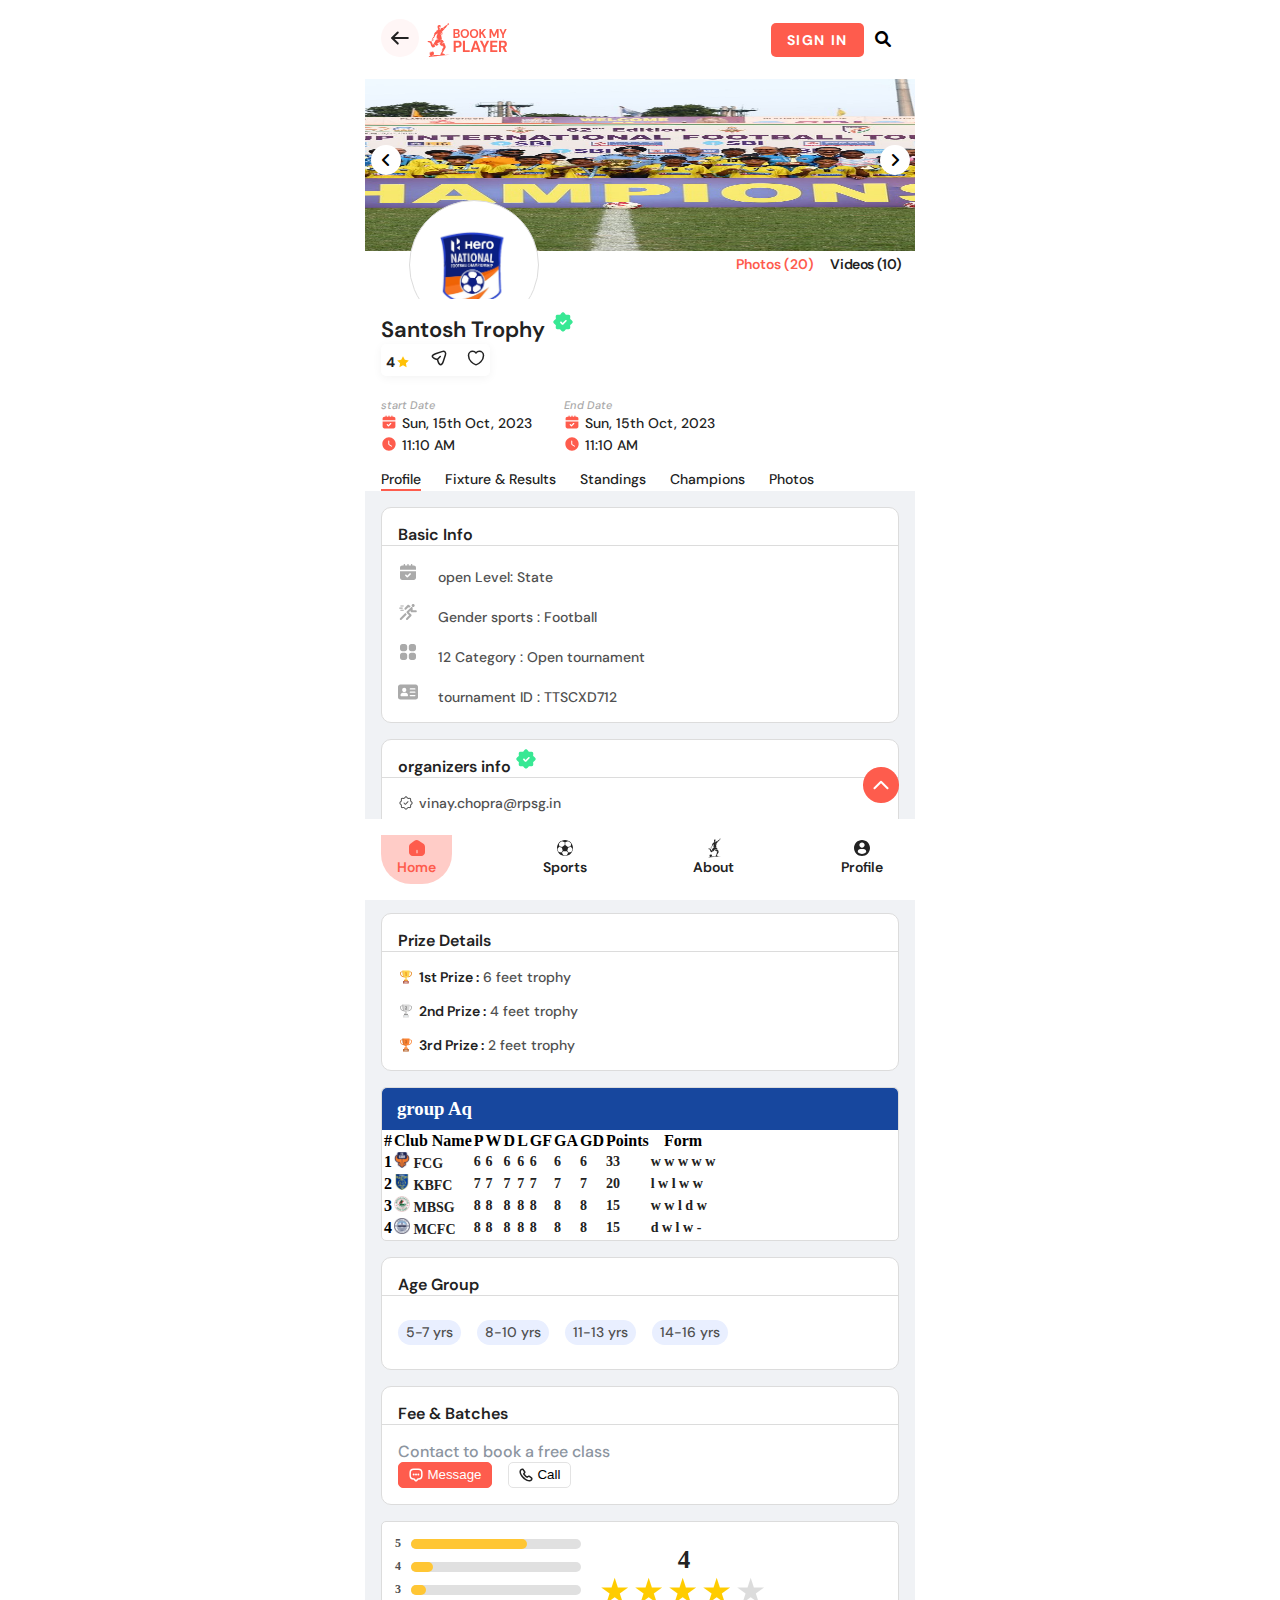
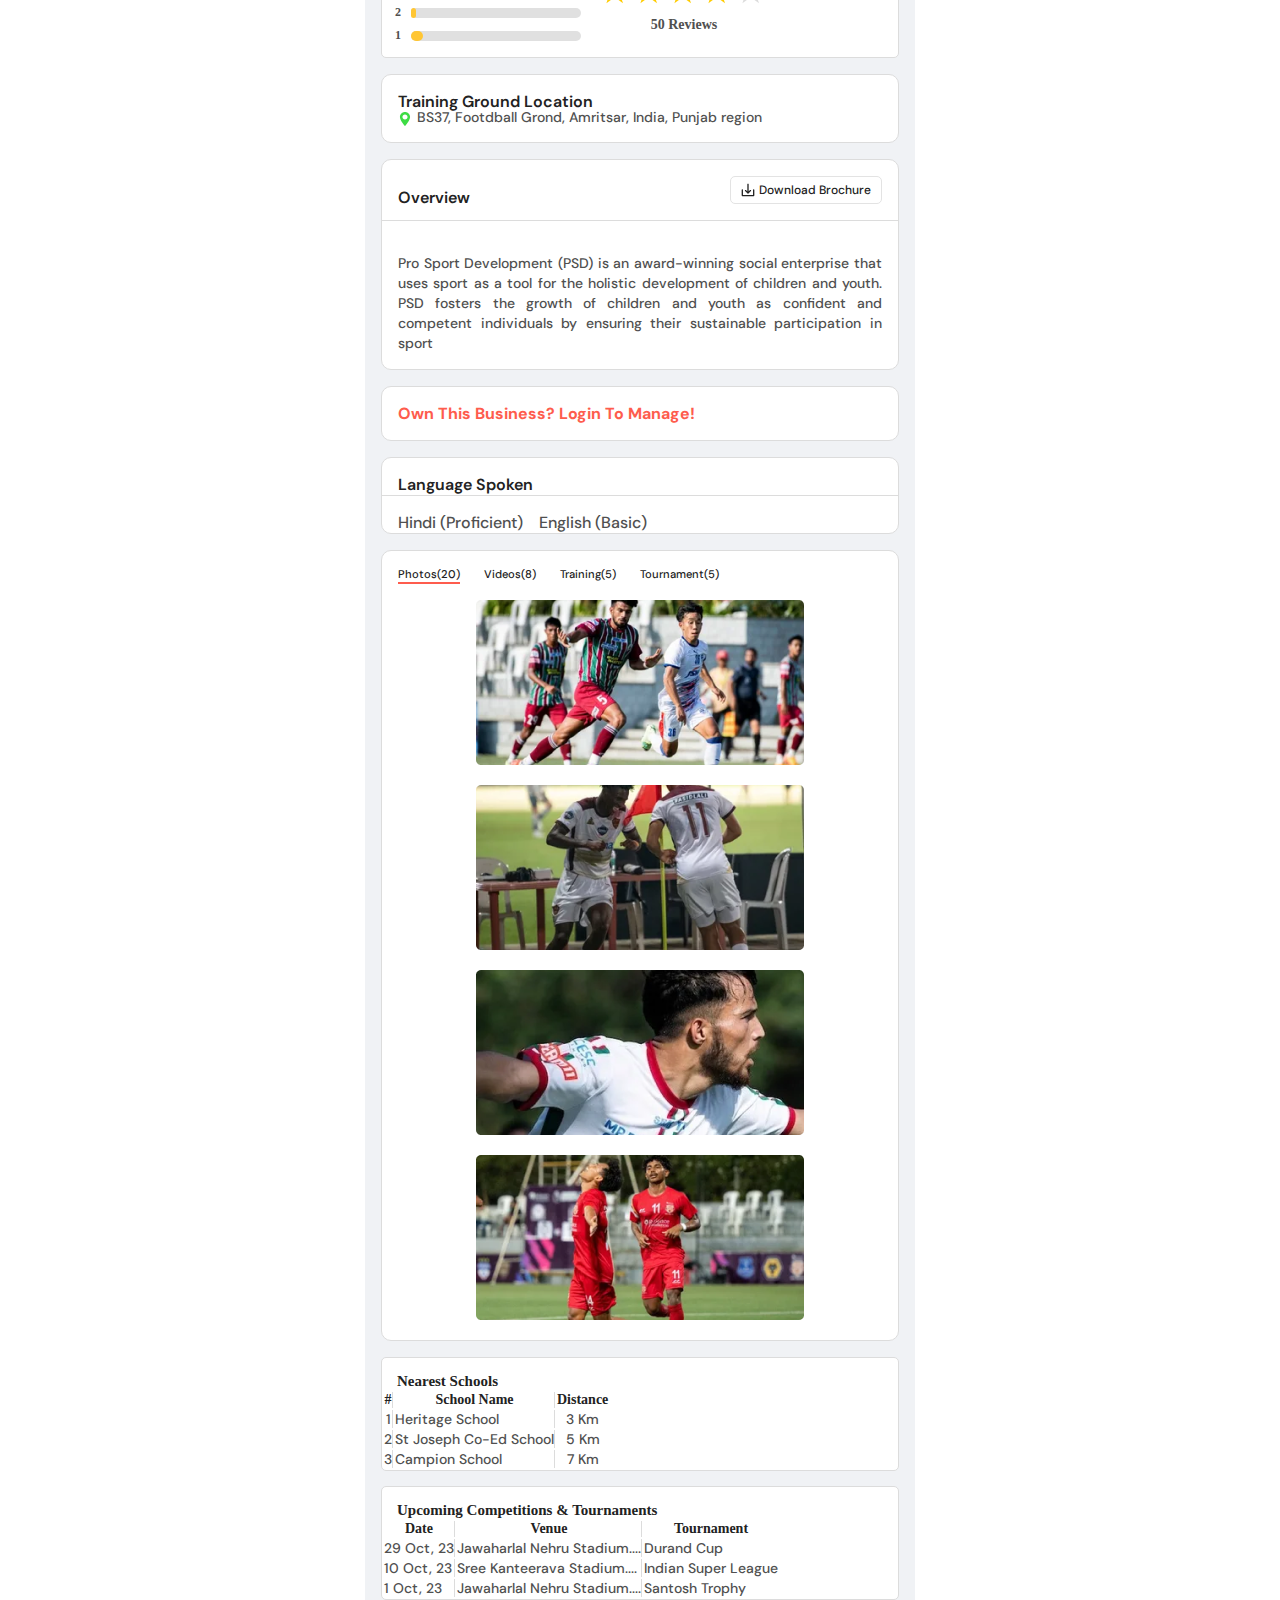
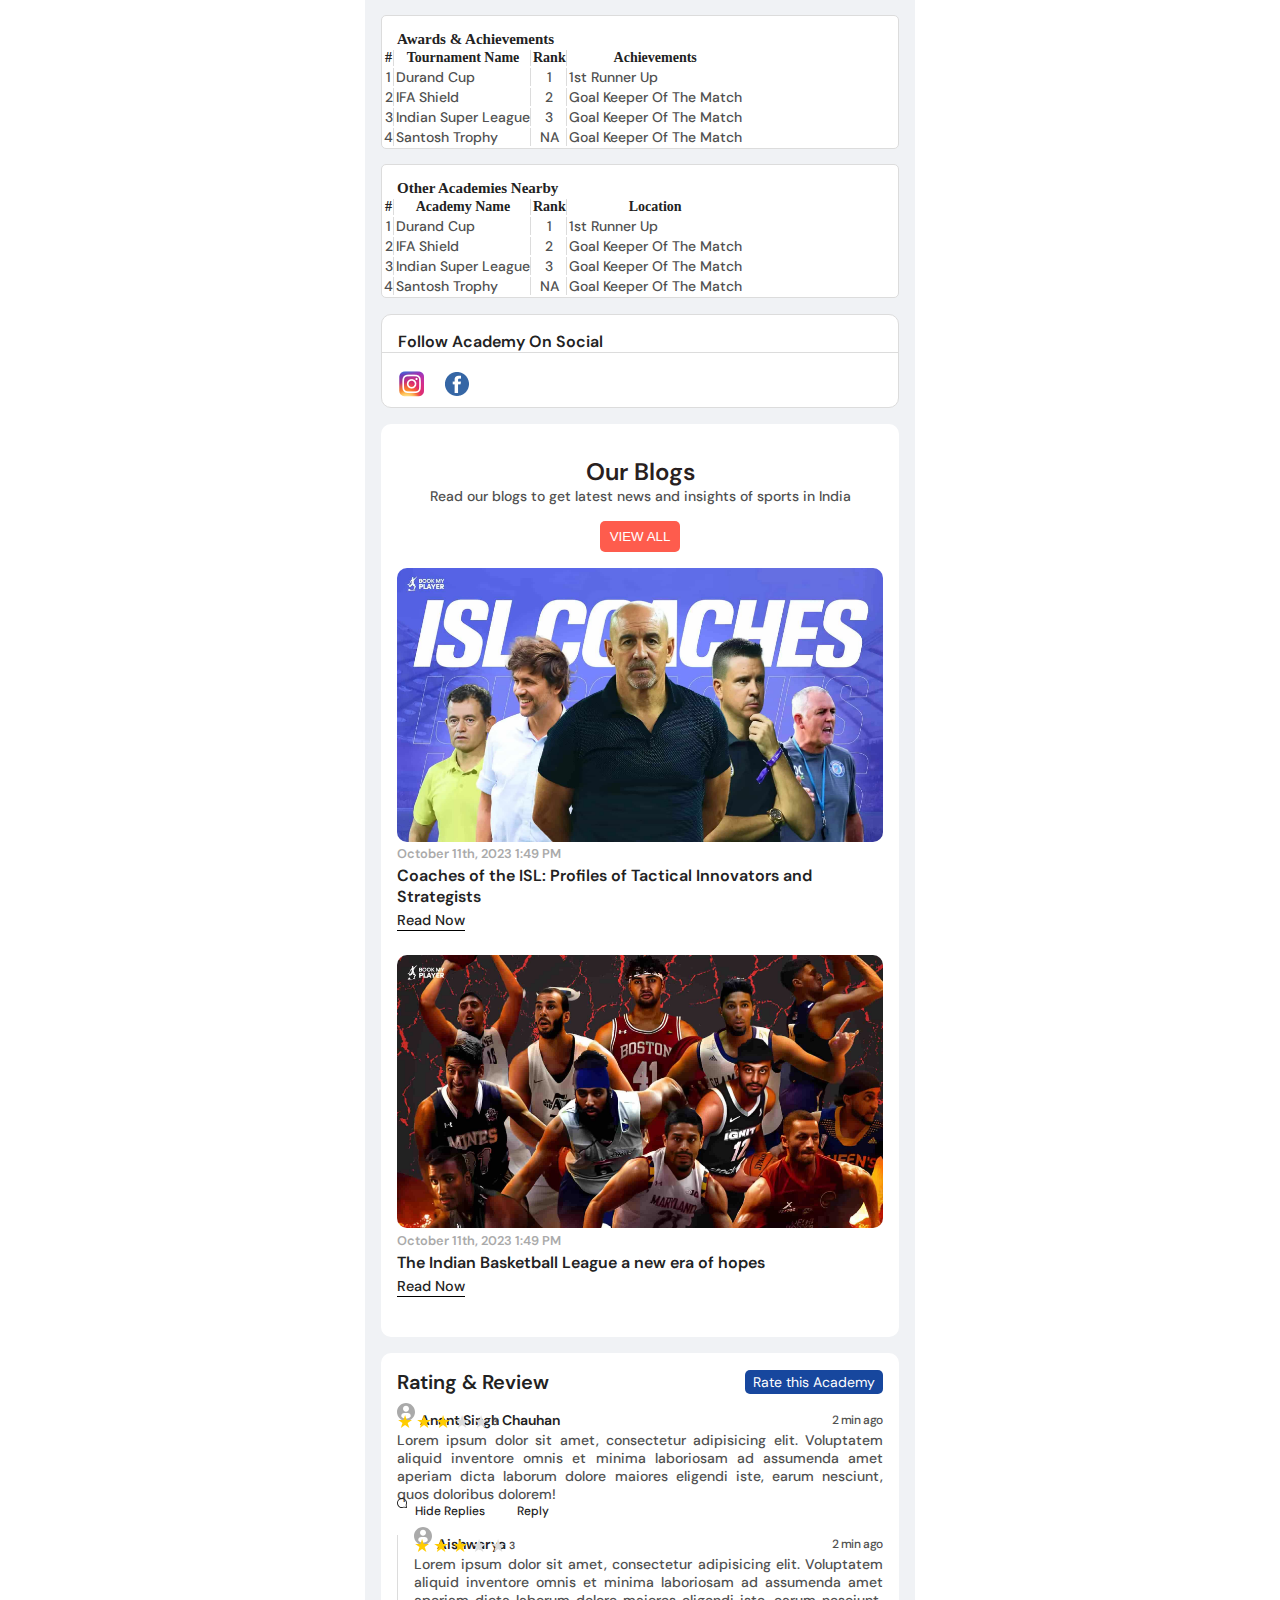
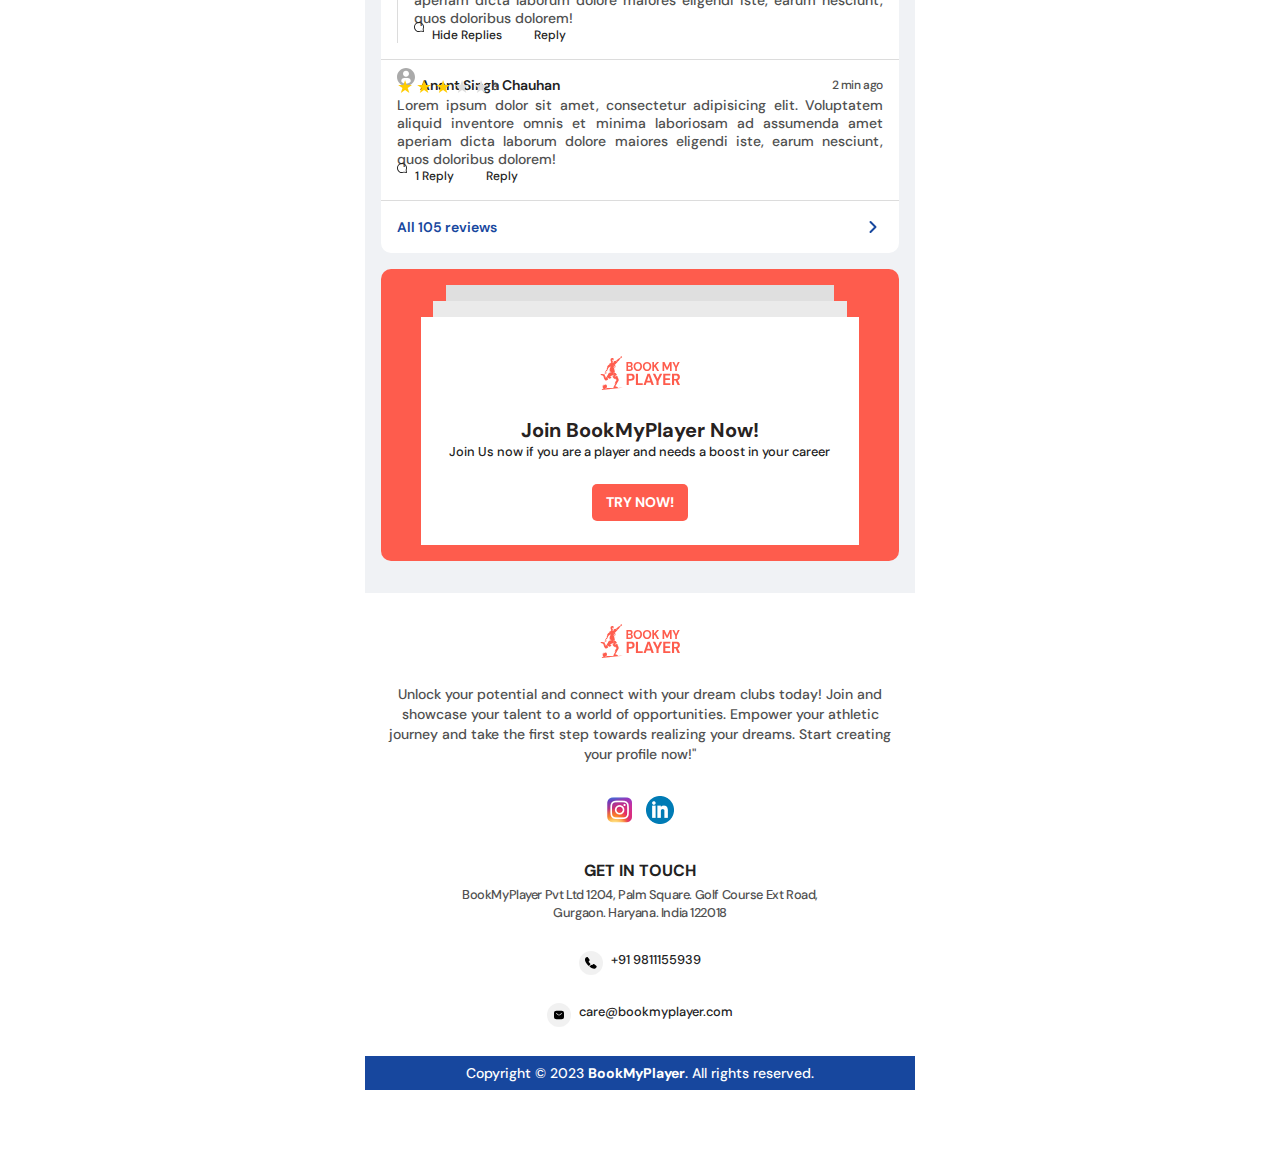
==== commit 4eed499d: "changes" ====
--- a/index.html
+++ b/index.html
@@ -276,10 +276,10 @@
             
             <div class="group-play--details">
                 <div class="play-table--heading">
-                  <h3>group A</h3>
+                  <h3>group Aq</h3>
                 </div>
                 <div class="play-table">
-                  <table class="table">
+                  <table class="table table-groupA">
                     <thead>
                       <tr>
                         <th scope="col" class="text-center">#</th>
--- a/asset_mobile/css/mob_tournament.css
+++ b/asset_mobile/css/mob_tournament.css
@@ -2840,5 +2840,8 @@
 }
 
 
+.table-groupA{
+}
+
 /* table css ends */
 /* tournament extra css  */
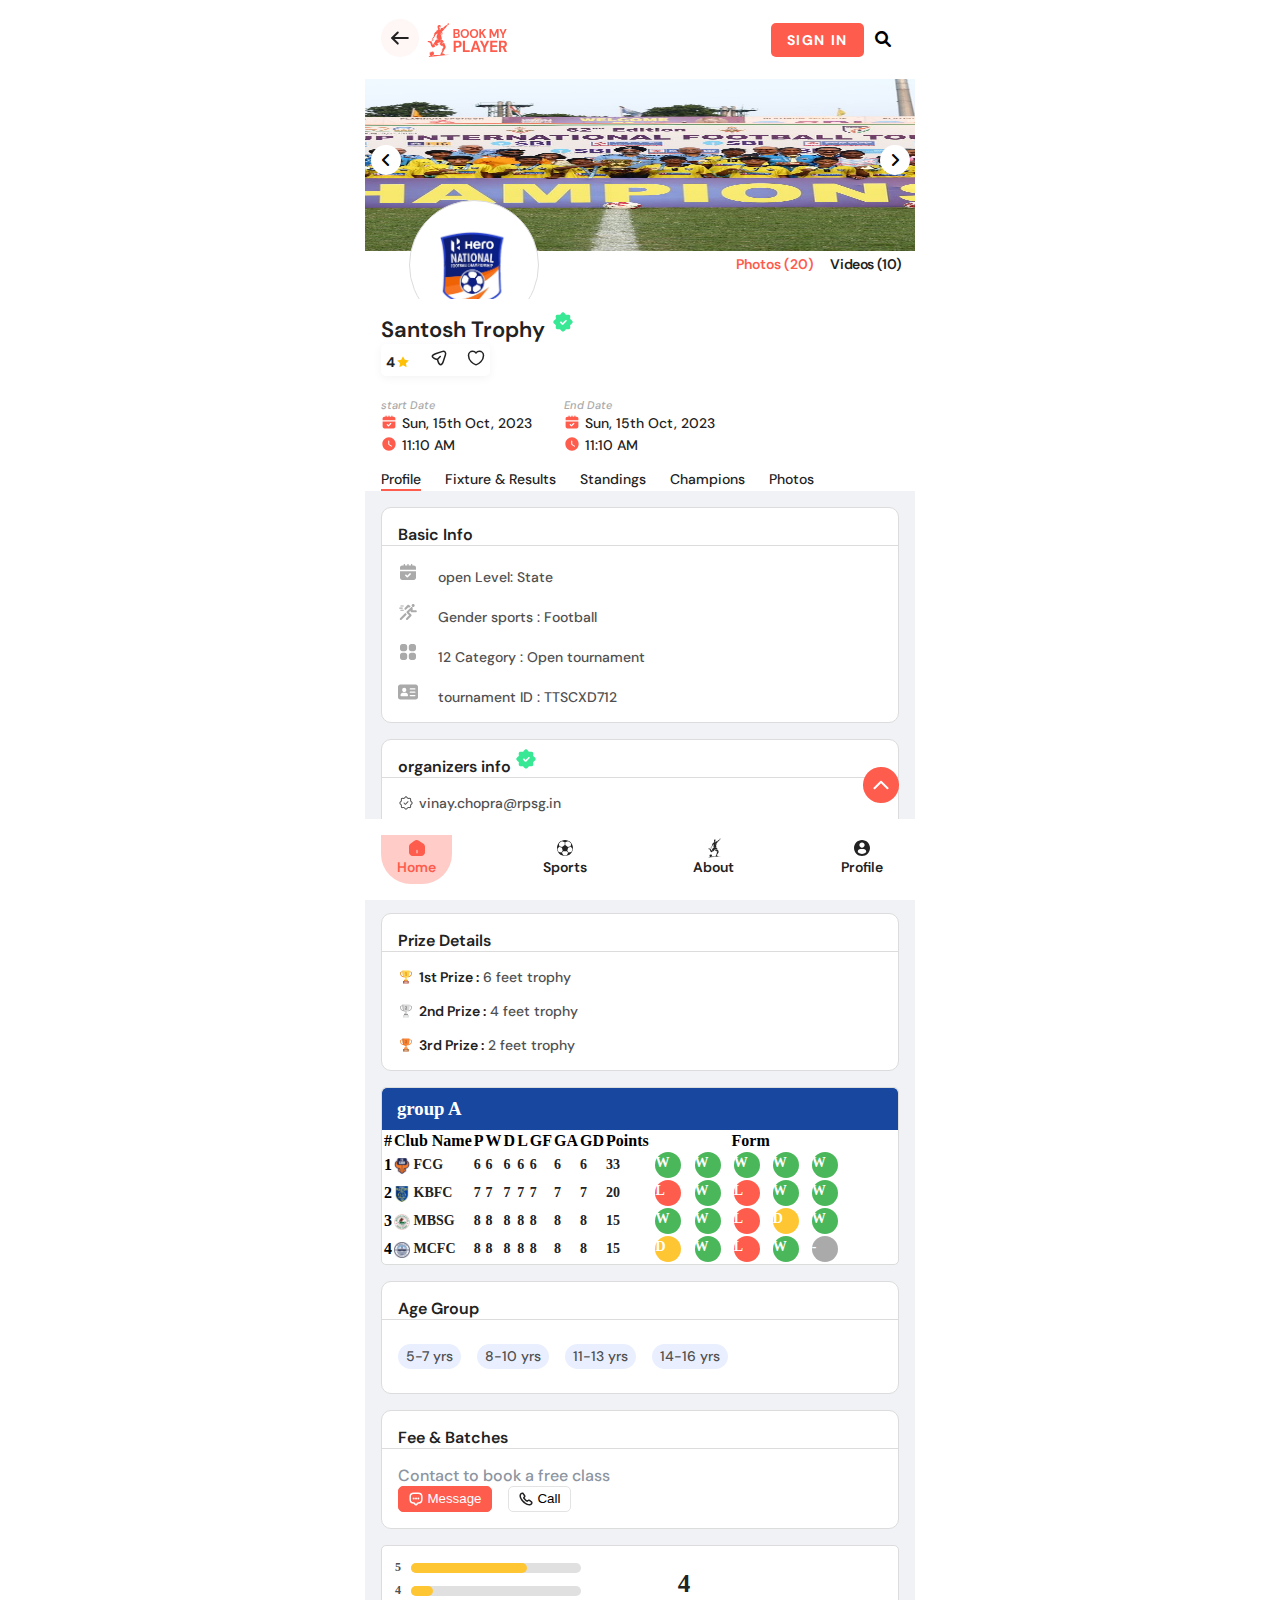
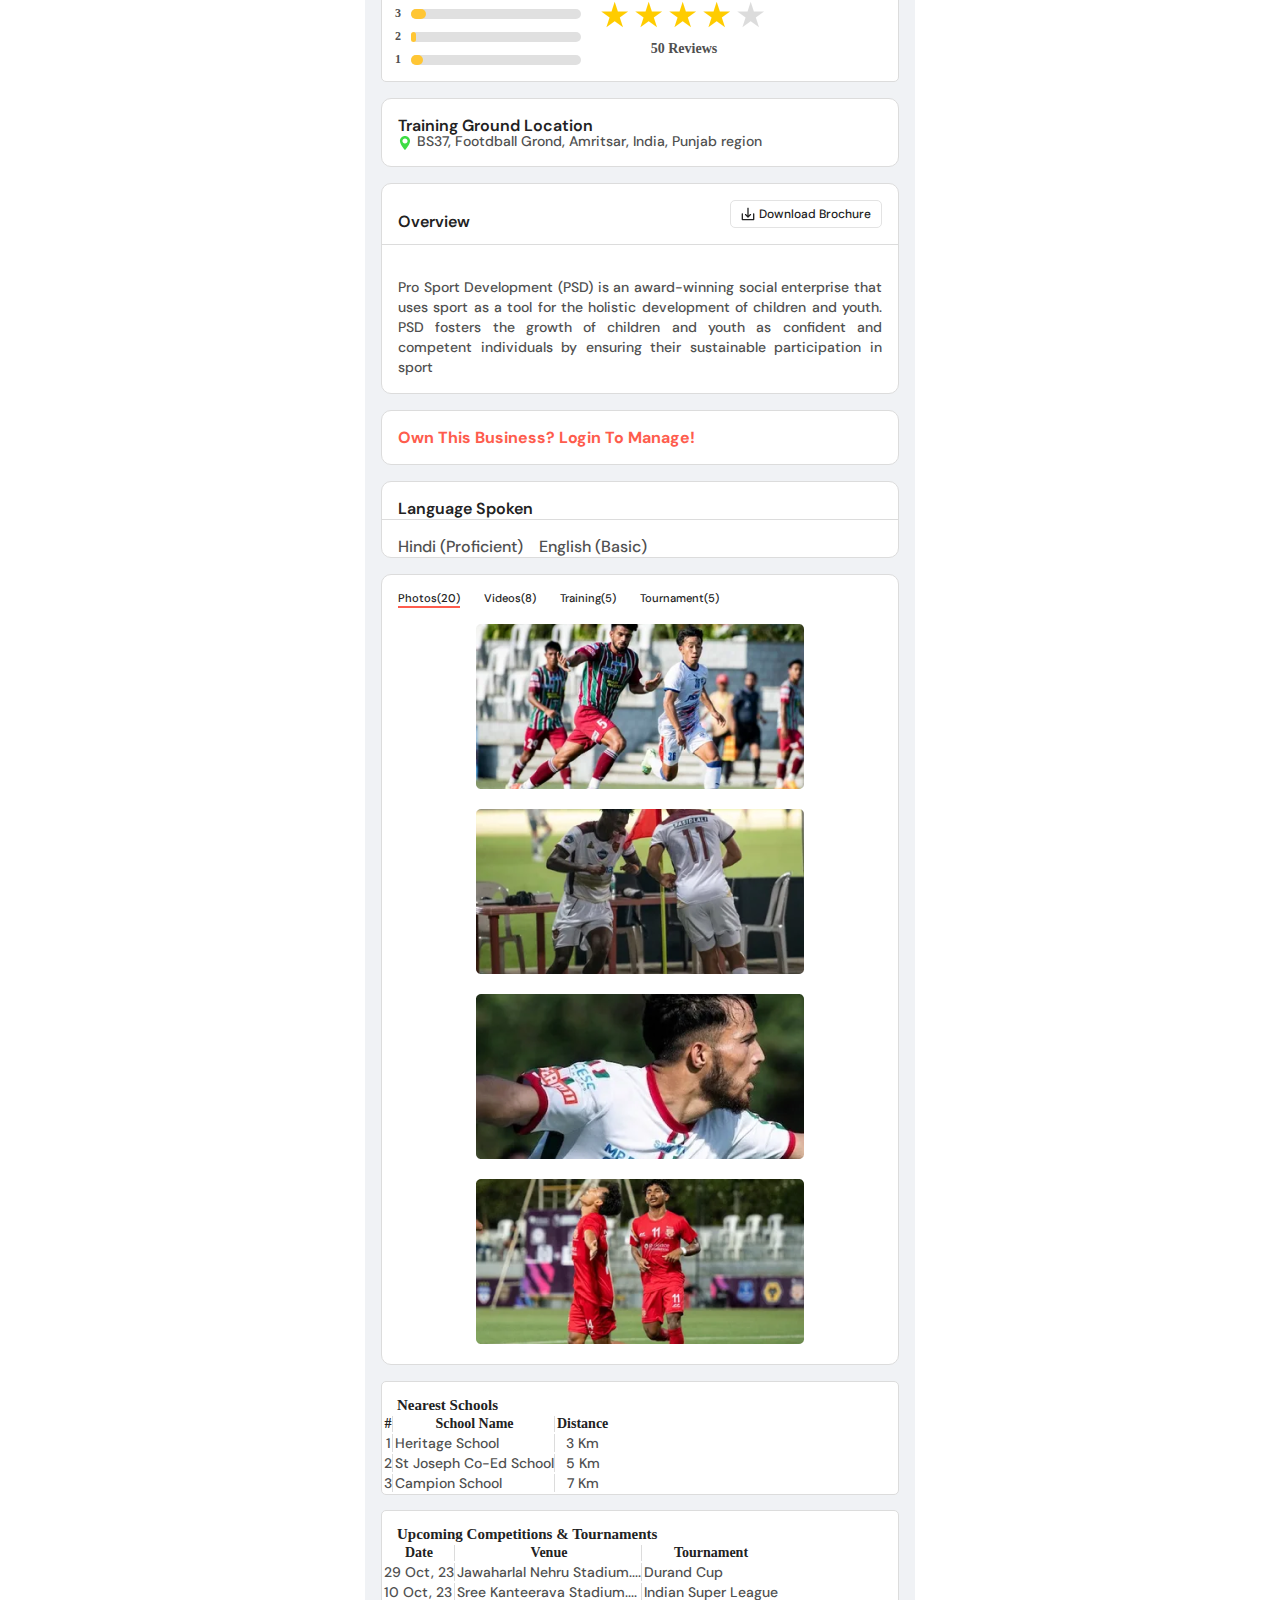
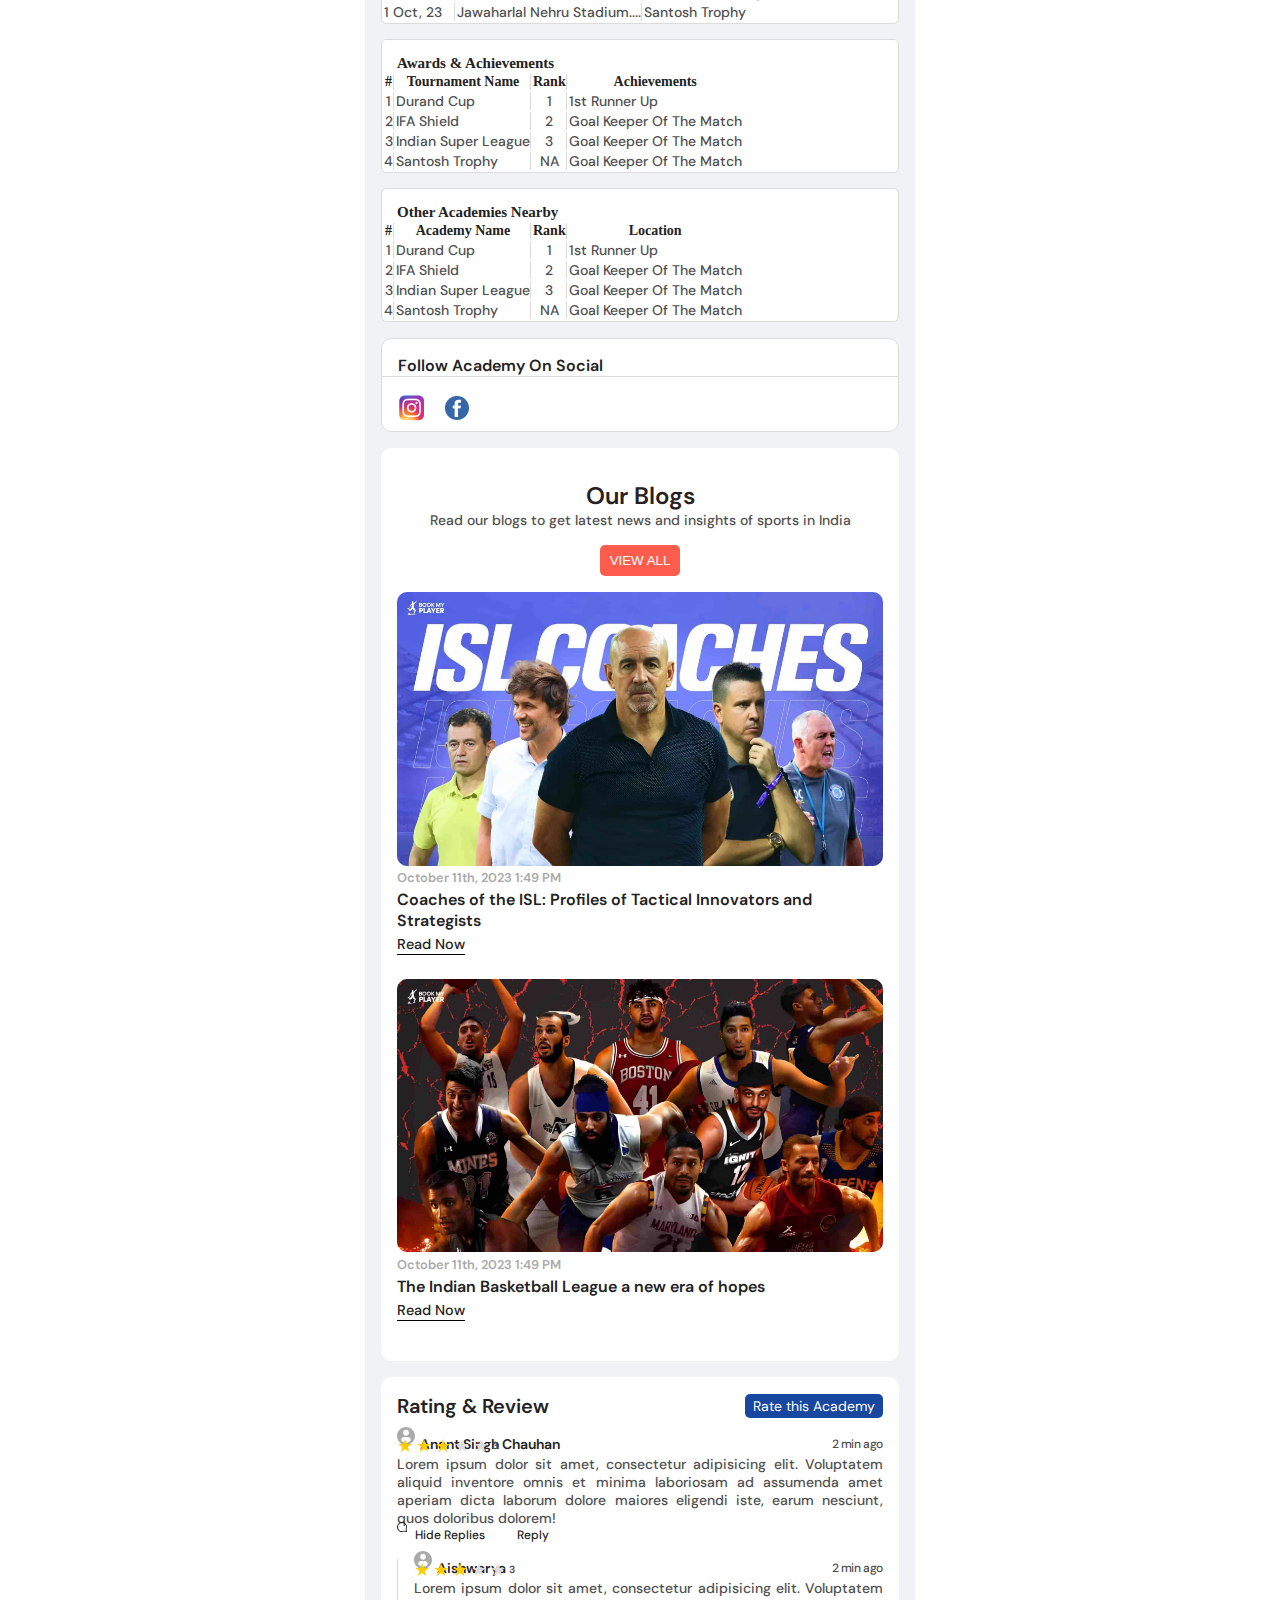
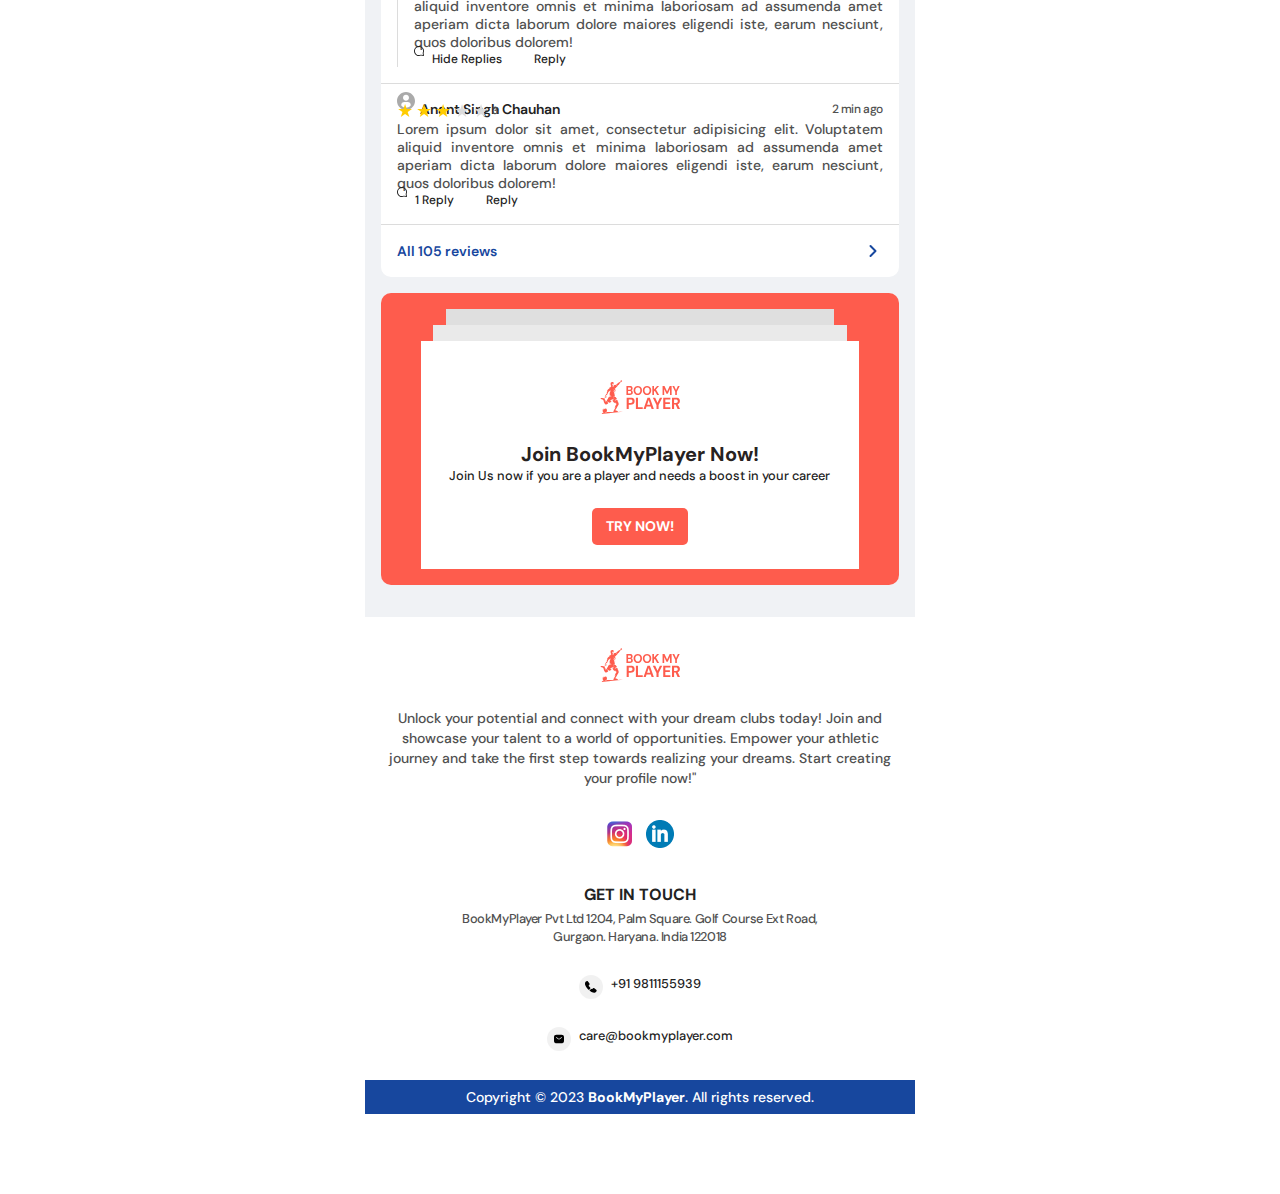
==== commit 7be95eb7: "changes" ====
--- a/index.html
+++ b/index.html
@@ -276,10 +276,10 @@
             
             <div class="group-play--details">
                 <div class="play-table--heading">
-                  <h3>group Aq</h3>
+                  <h3>group A</h3>
                 </div>
                 <div class="play-table">
-                  <table class="table table-groupA">
+                  <table class="table">
                     <thead>
                       <tr>
                         <th scope="col" class="text-center">#</th>
--- a/asset_mobile/css/mob_tournament.css
+++ b/asset_mobile/css/mob_tournament.css
@@ -2817,6 +2817,8 @@
   border-radius: 5px;
   border: 1px solid #dcdcdc;
   margin-bottom: 1rem;
+  width: 100%;
+  overflow-x: auto; /* Allow horizontal scrolling */
 }
 
 .play-table--heading {
@@ -2824,7 +2826,10 @@
   padding: 10px 15px;
   border-top-left-radius: 5px;
   border-top-right-radius: 5px;
-}
+  display: flex; /* Use flexbox */
+  white-space: nowrap; /* Prevent wrapping of content */
+}
+
 .play-table--heading h3 {
   color: #ffffff;
   margin: 0;
@@ -2840,8 +2845,69 @@
 }
 
 
-.table-groupA{
-}
+
+.play-table .club-name img {
+  vertical-align: middle;
+  width: 16px;
+  height: 16px;
+}
+.play-table .streaks .win-green {
+  background-color: #4ab75b;
+  width: 26px;
+  height: 26px;
+  border-radius: 50%;
+  color: #ffffff;
+  text-transform: uppercase;
+  display: inline-block;
+  padding-top: 3px;
+  margin: 0 0.3rem;
+}
+.play-table .streaks .loose-red {
+  background-color: #fe5c4d;
+  width: 26px;
+  height: 26px;
+  border-radius: 50%;
+  color: #ffffff;
+  text-transform: uppercase;
+  display: inline-block;
+  padding-top: 3px;
+  margin: 0 0.3rem;
+}
+.play-table .streaks .draw-yellow {
+  background-color: #ffc634;
+  width: 26px;
+  height: 26px;
+  border-radius: 50%;
+  color: #ffffff;
+  text-transform: uppercase;
+  display: inline-block;
+  padding-top: 3px;
+  margin: 0 0.3rem;
+}
+.play-table .streaks .not-play {
+  background-color: #aaaaaa;
+  width: 26px;
+  height: 26px;
+  border-radius: 50%;
+  color: #ffffff;
+  text-transform: uppercase;
+  display: inline-block;
+  padding-top: 3px;
+  margin: 0 0.3rem;
+}
+
+.play-table .streaks{
+  width: 200px;
+}
+
+.play-table tr:last-child {
+  border-bottom: transparent;
+}
+
+.table > :not(:last-child) > :last-child > * {
+  border-bottom-color: #dcdcdc;
+}
+
 
 /* table css ends */
 /* tournament extra css  */
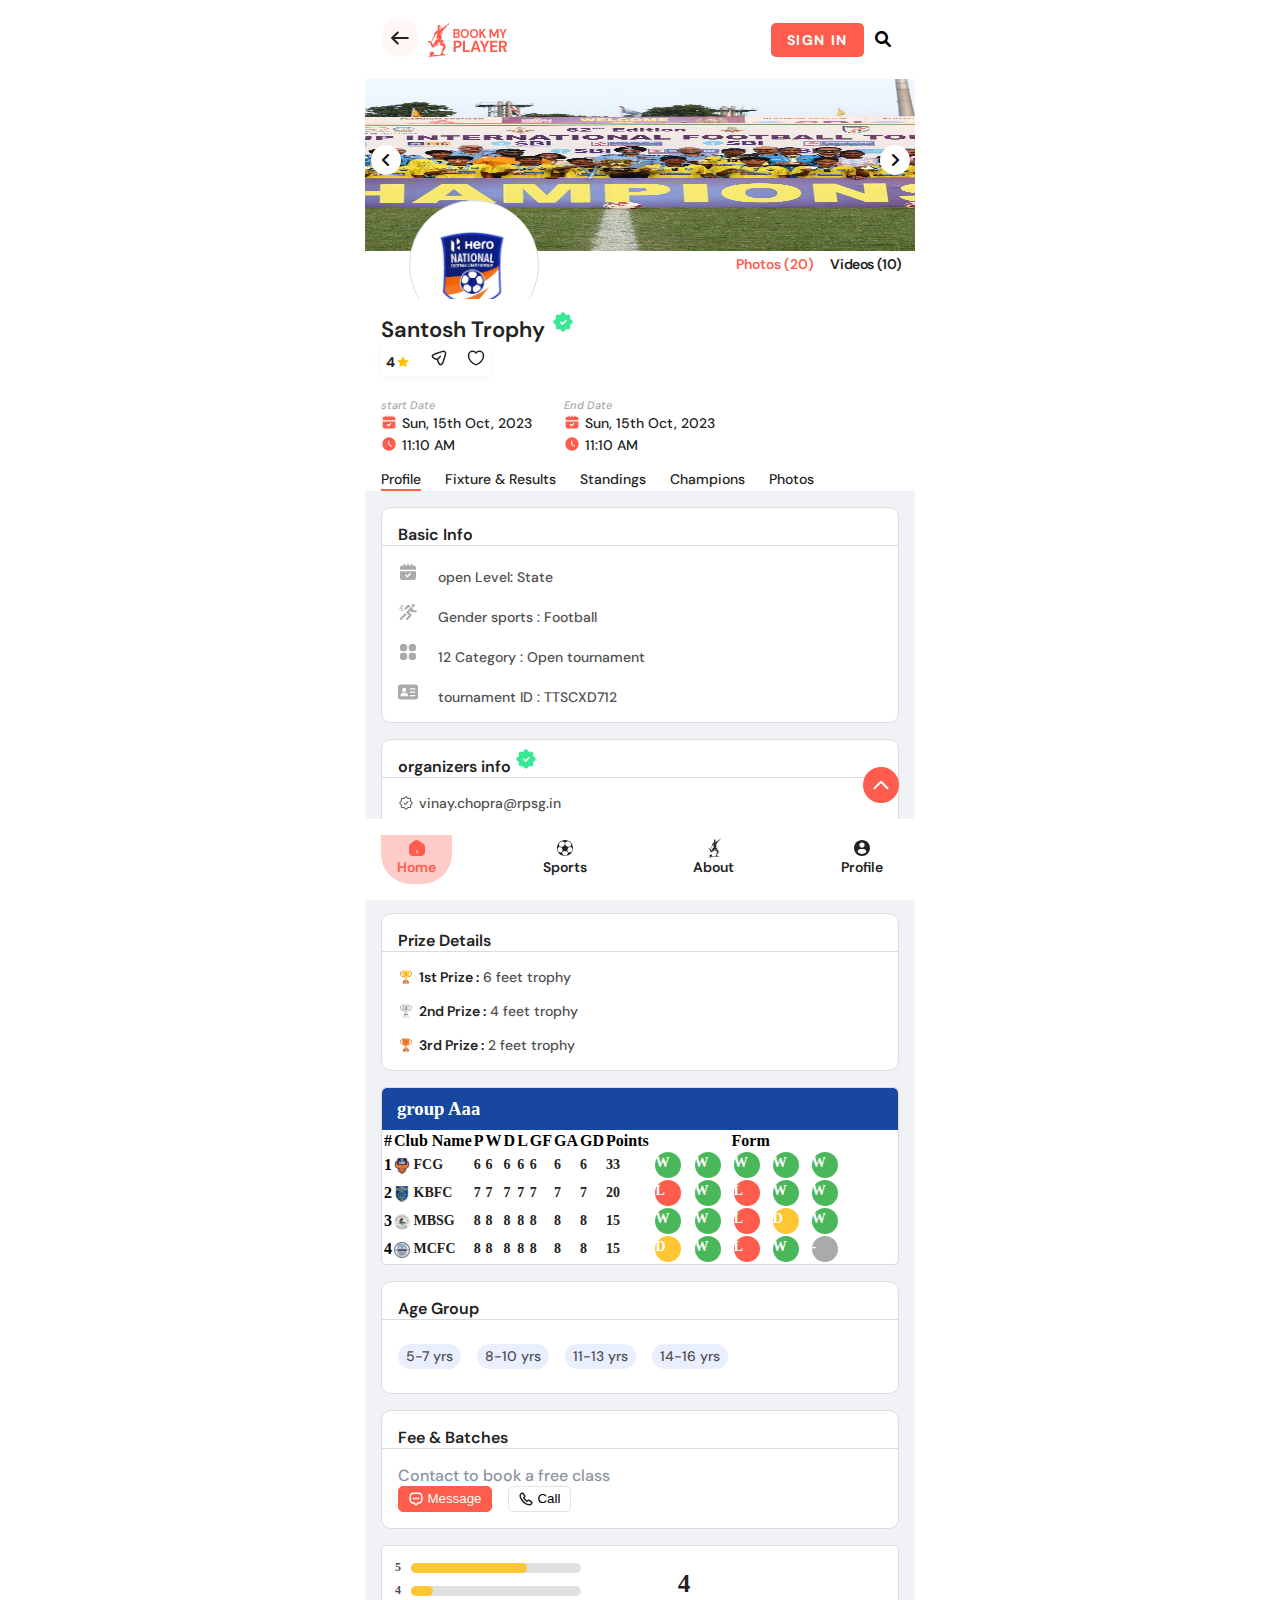
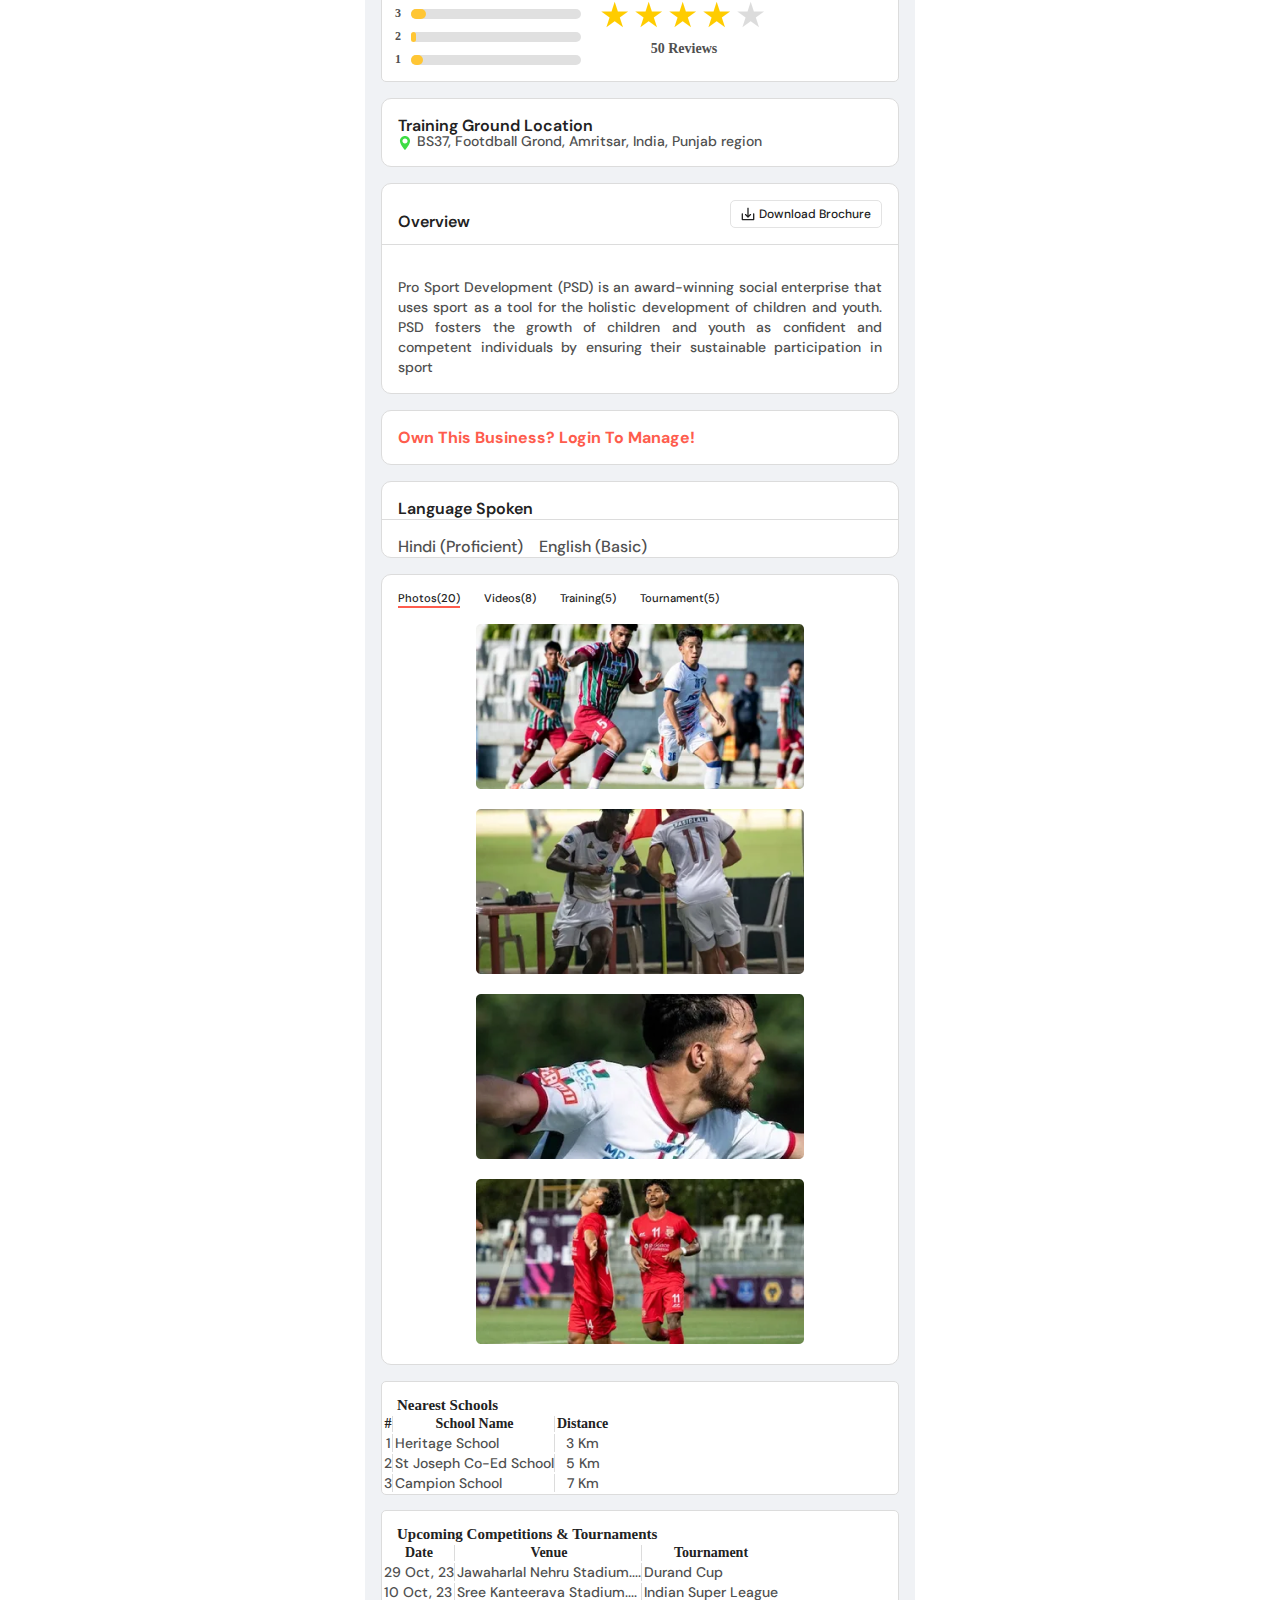
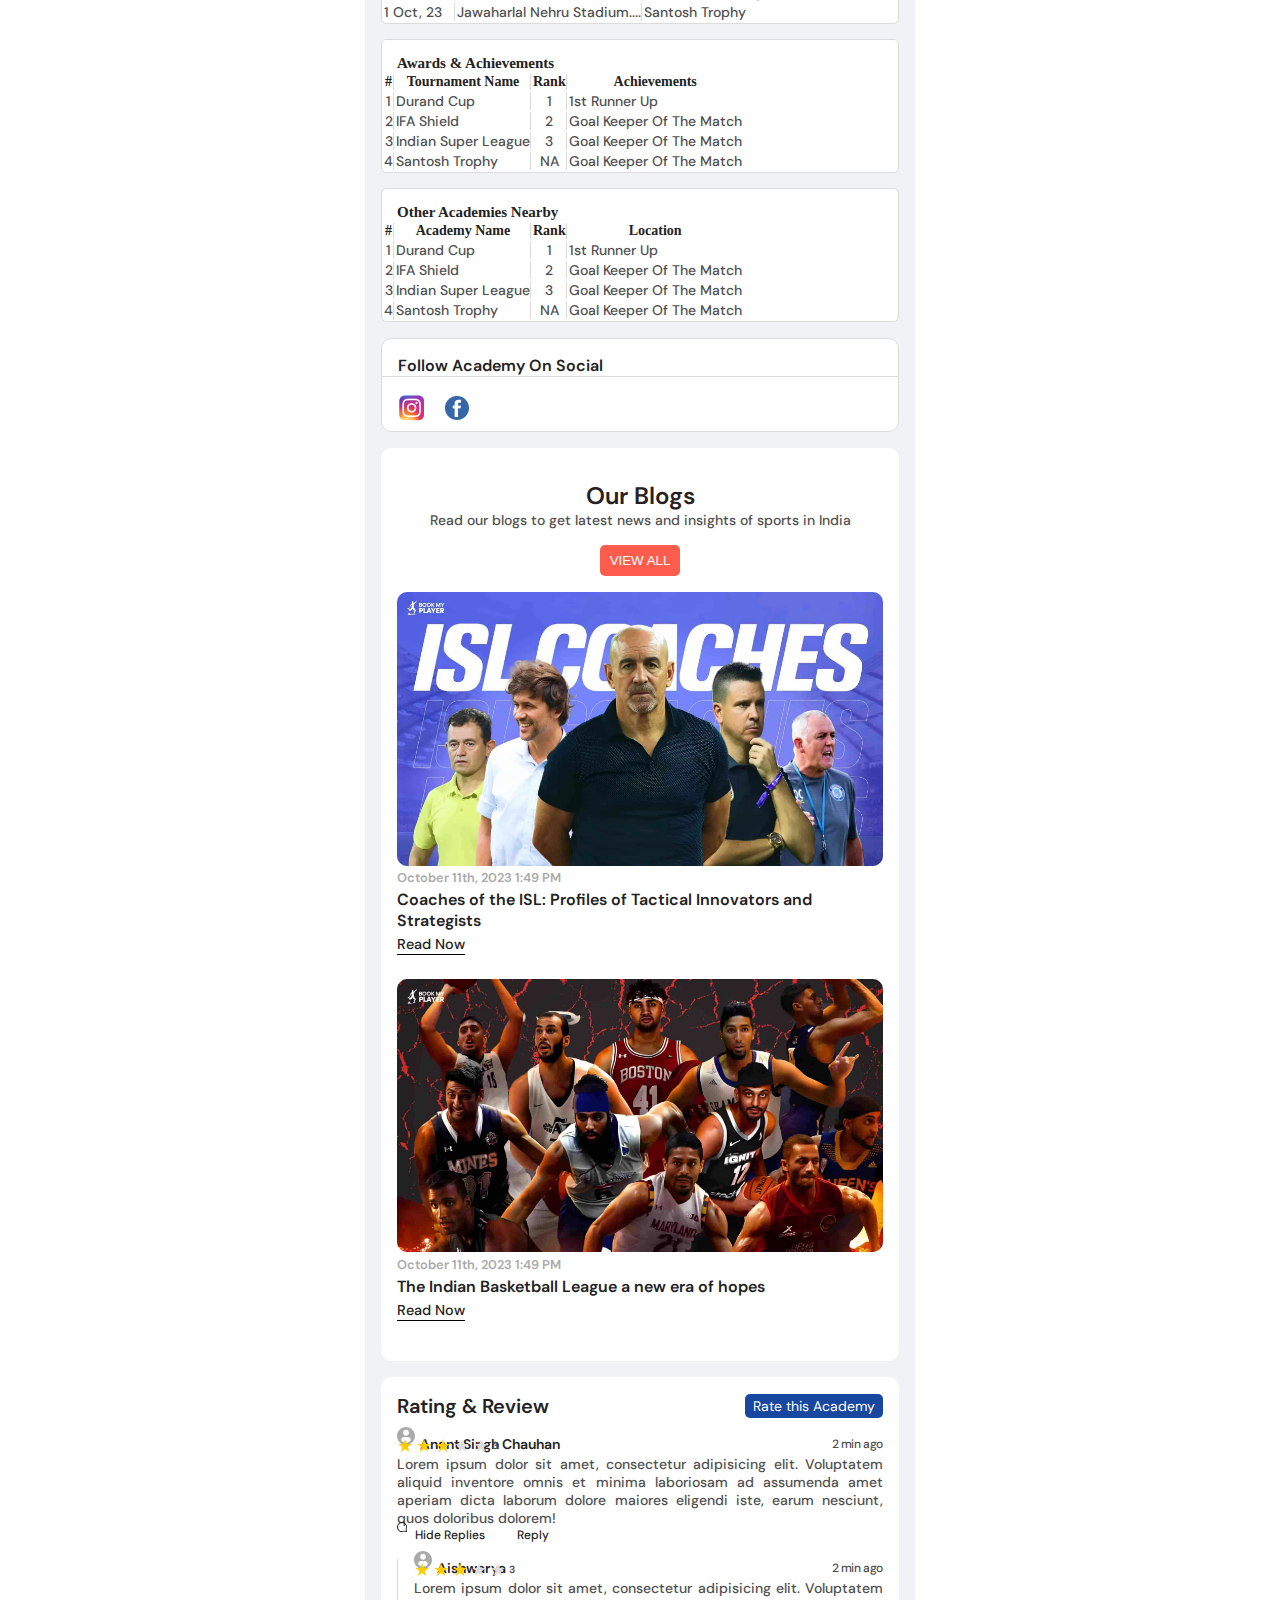
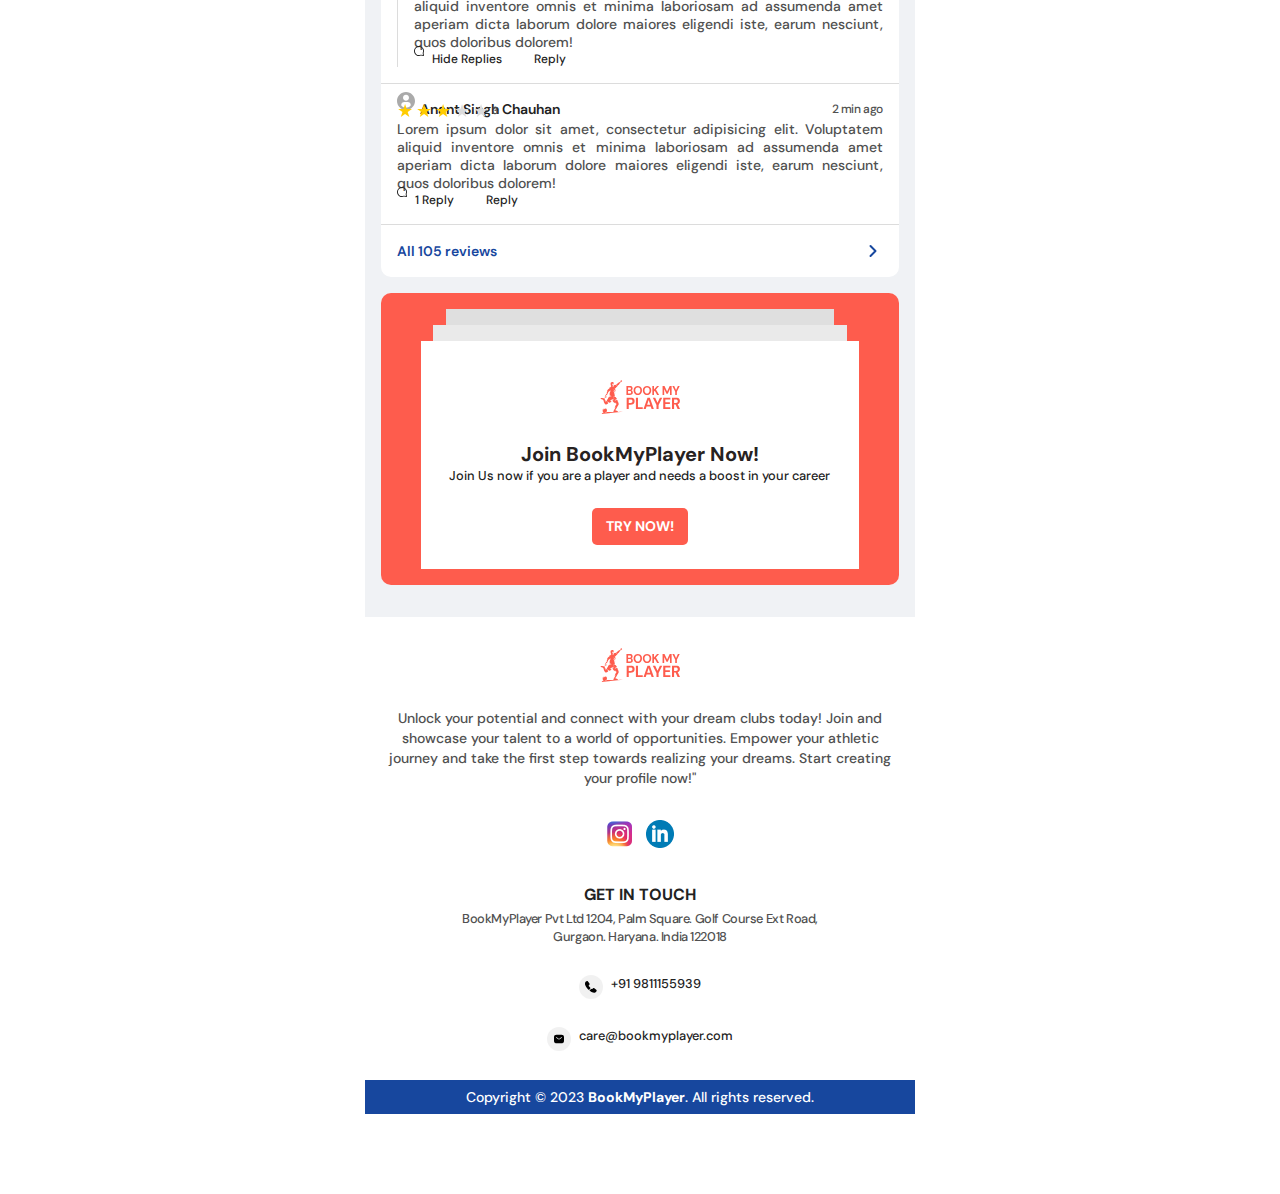
==== commit f80c99e8: "changes" ====
--- a/index.html
+++ b/index.html
@@ -276,7 +276,7 @@
             
             <div class="group-play--details">
                 <div class="play-table--heading">
-                  <h3>group A</h3>
+                  <h3>group Aaa</h3>
                 </div>
                 <div class="play-table">
                   <table class="table">
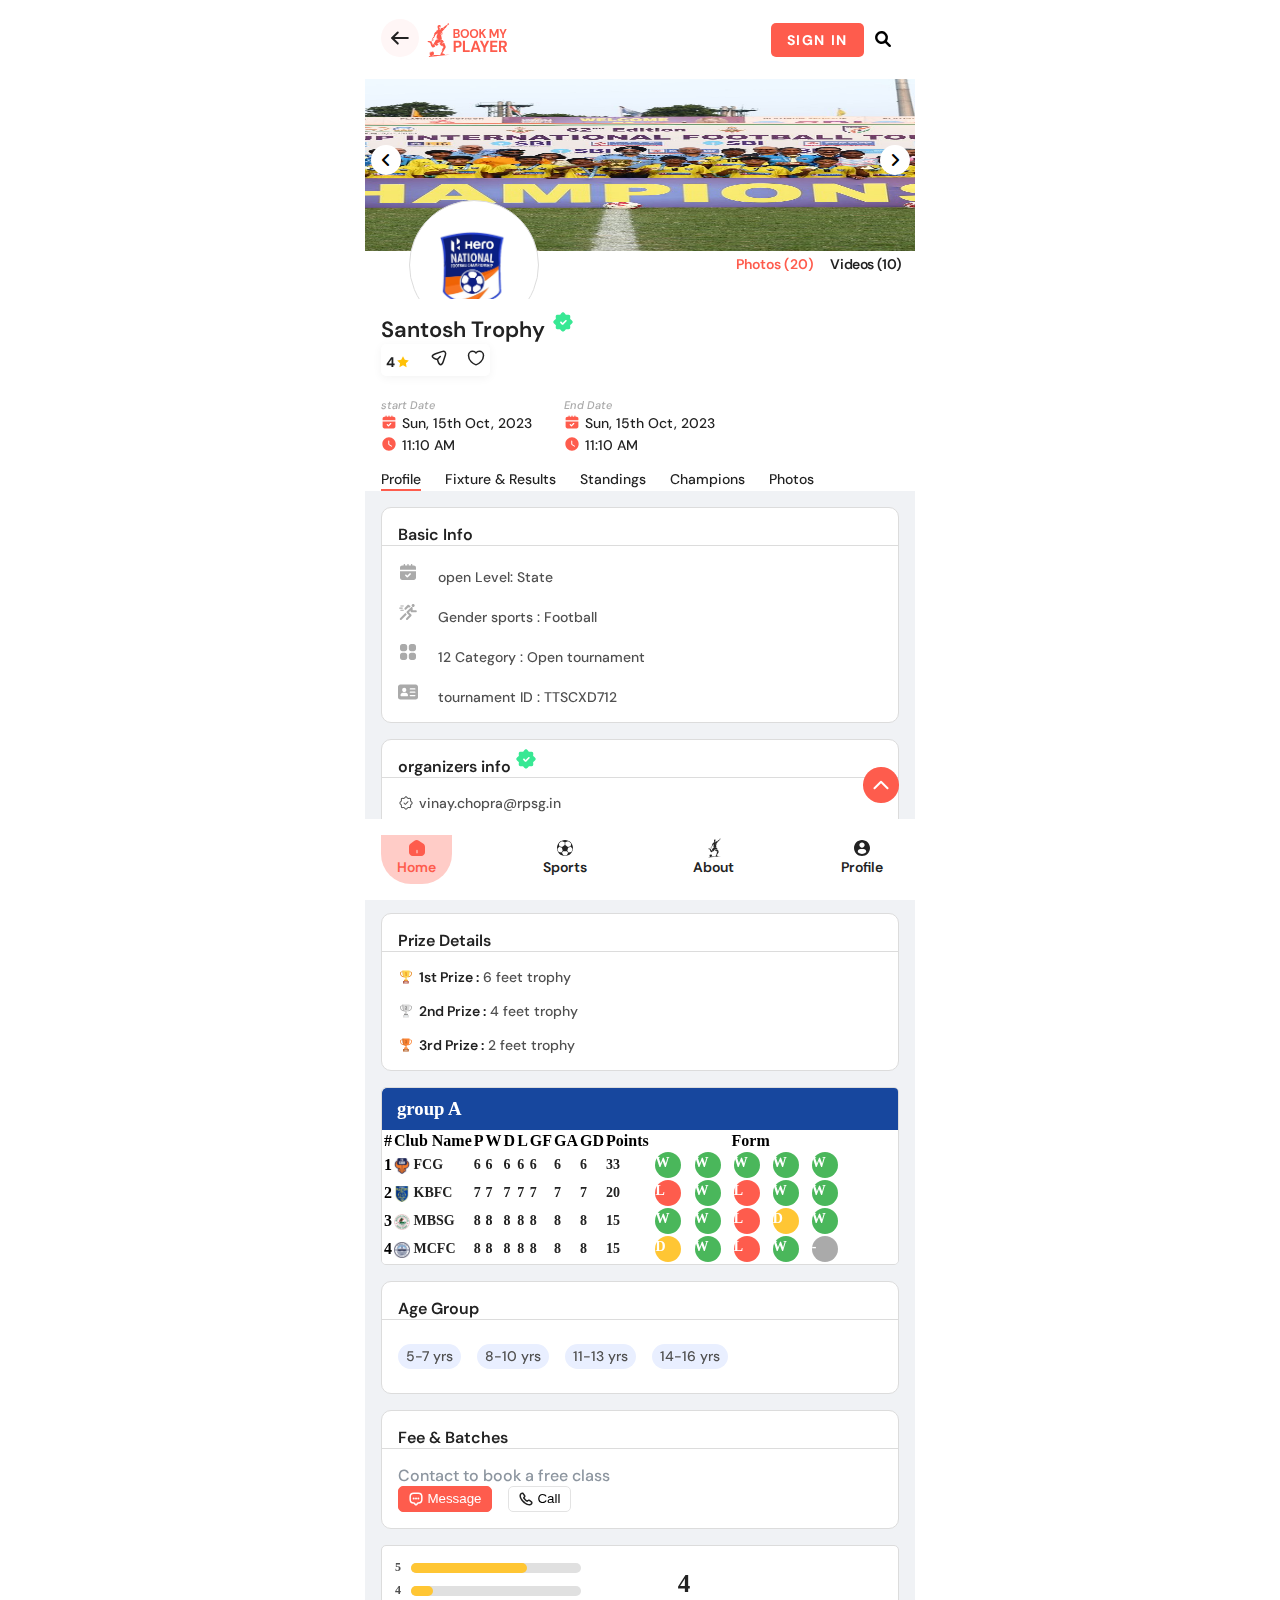
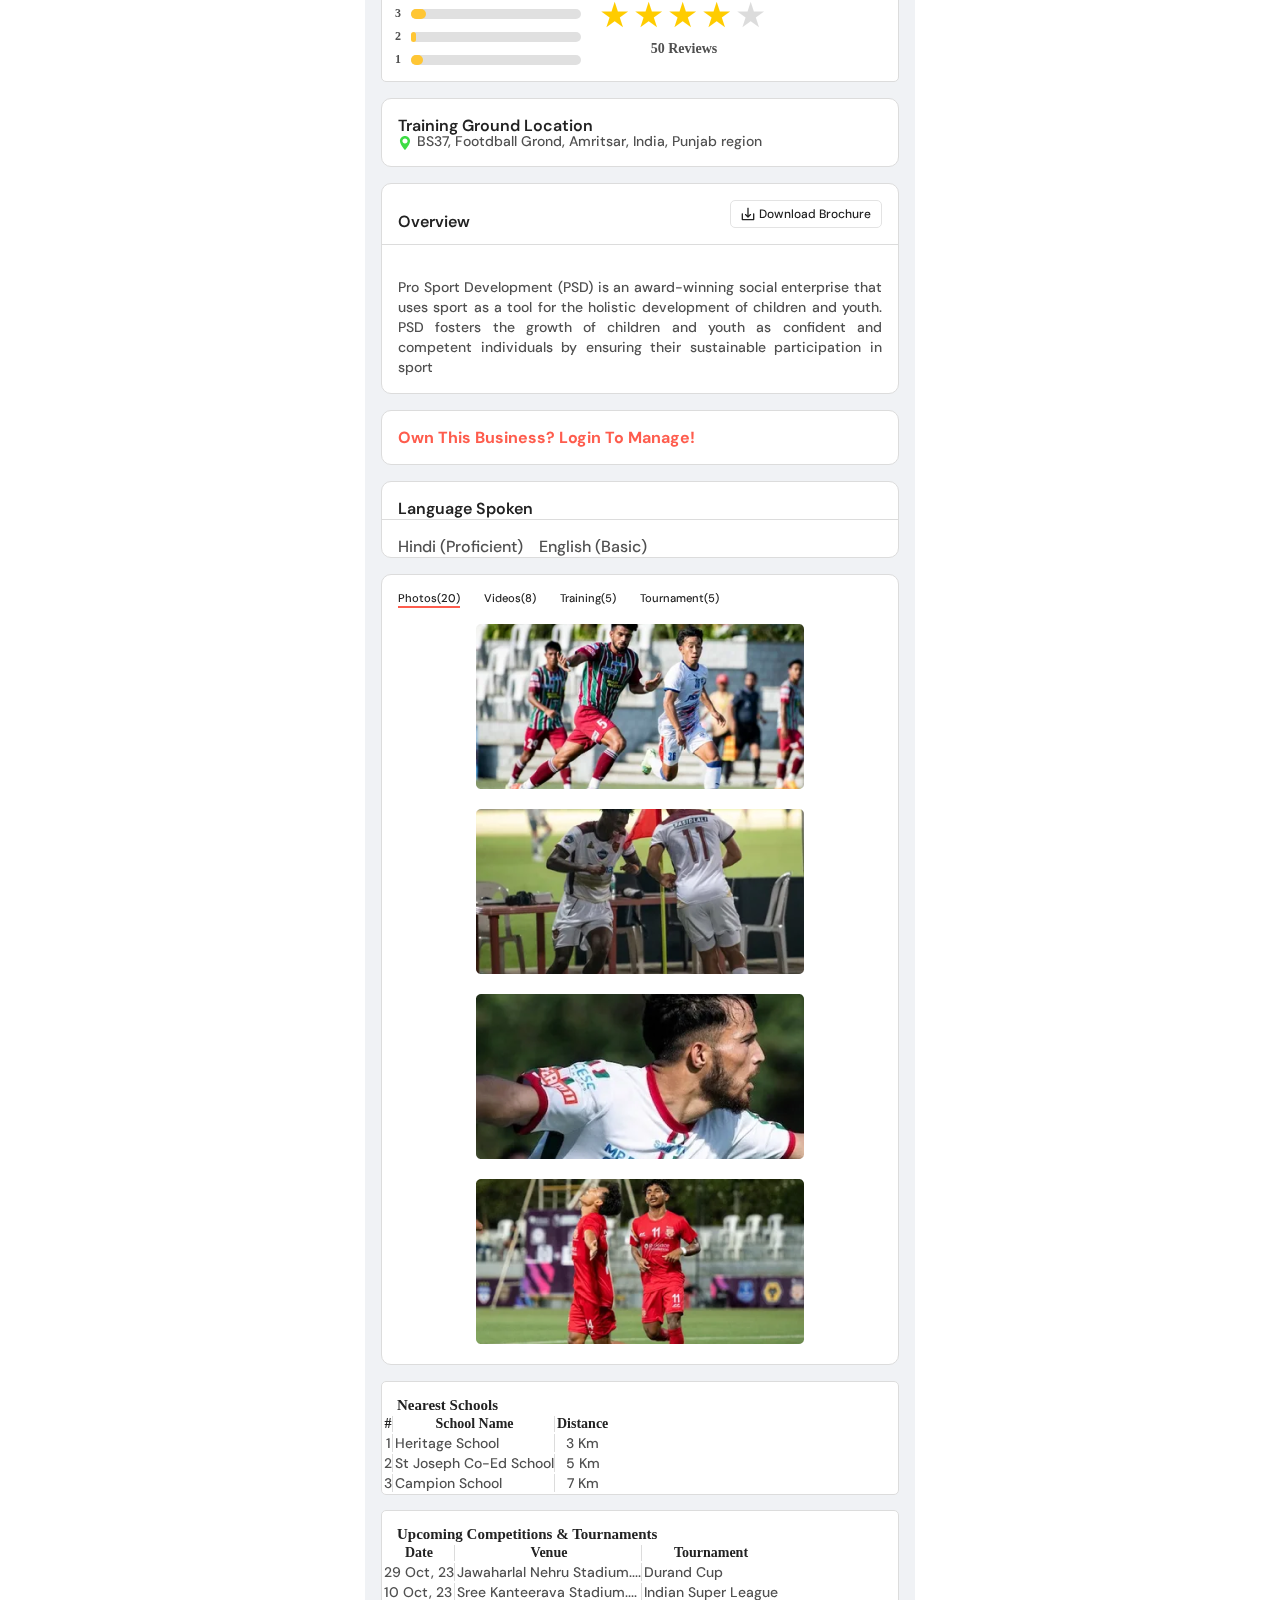
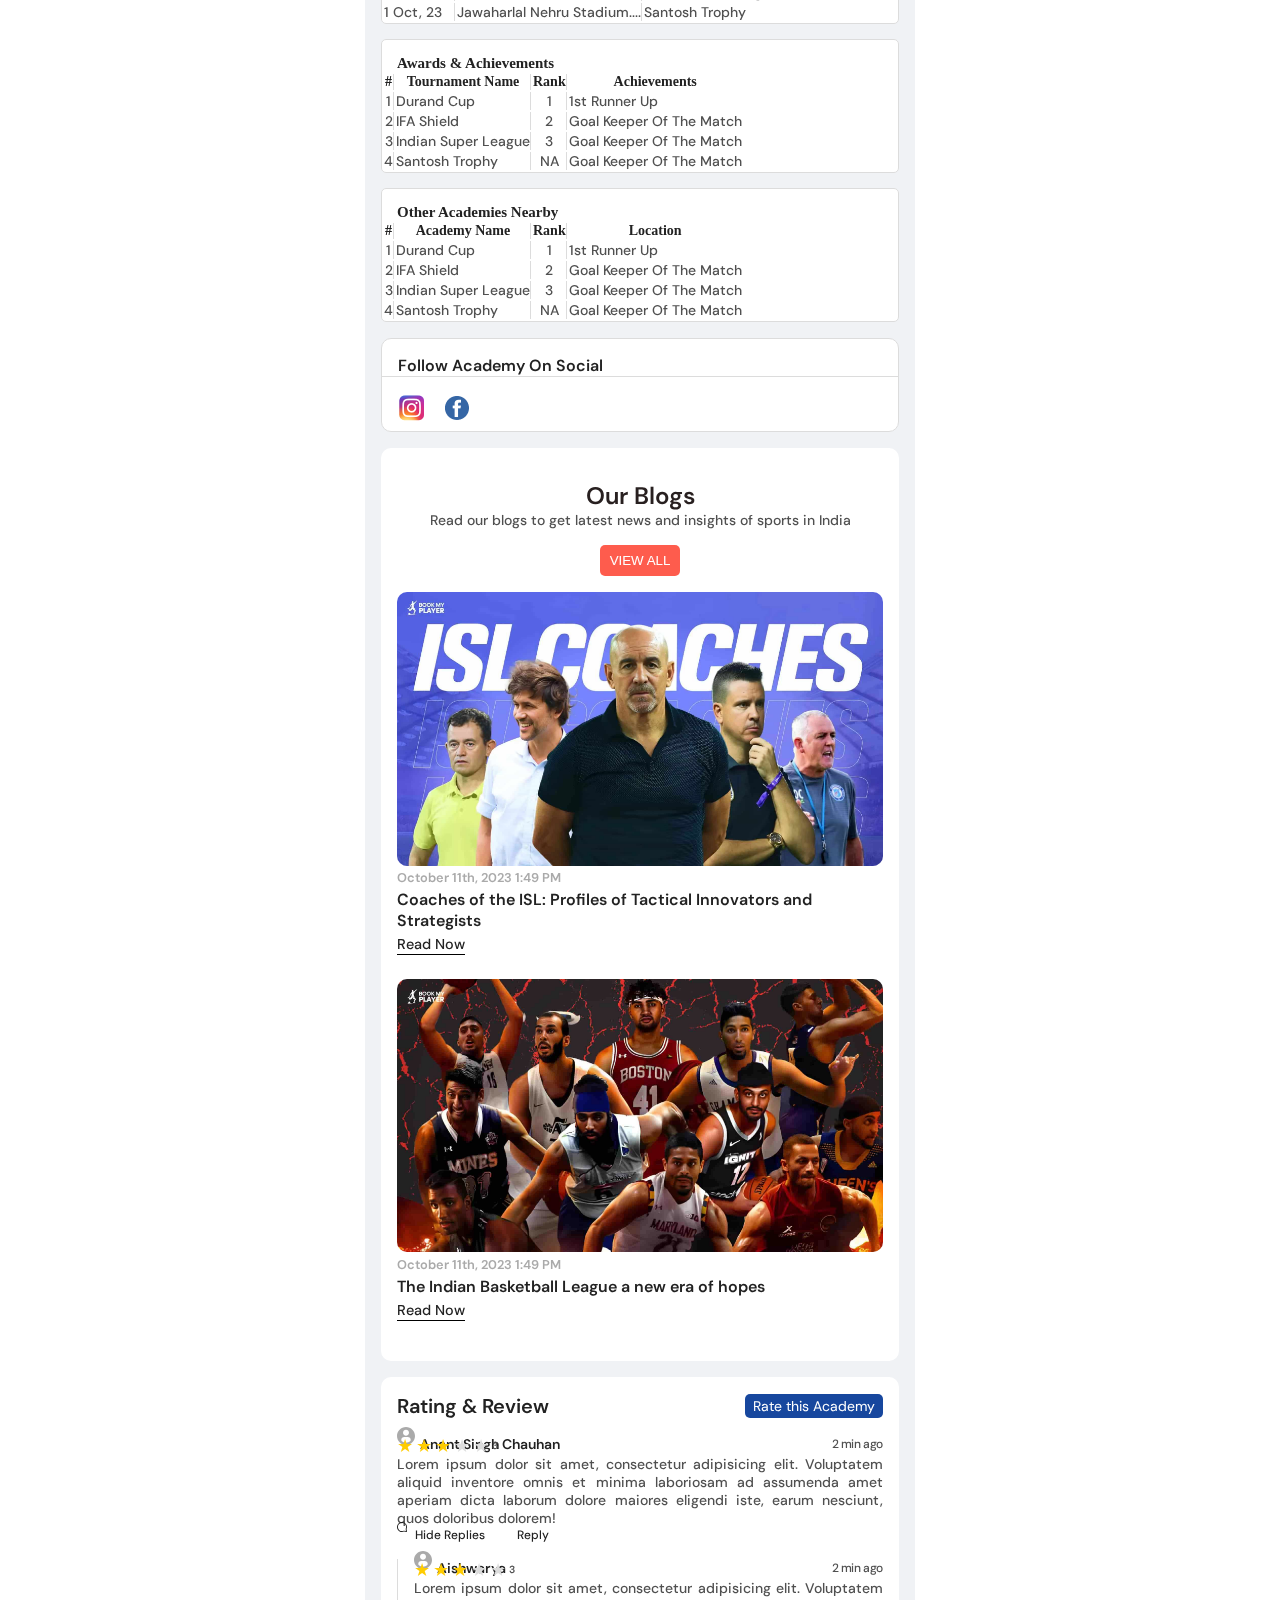
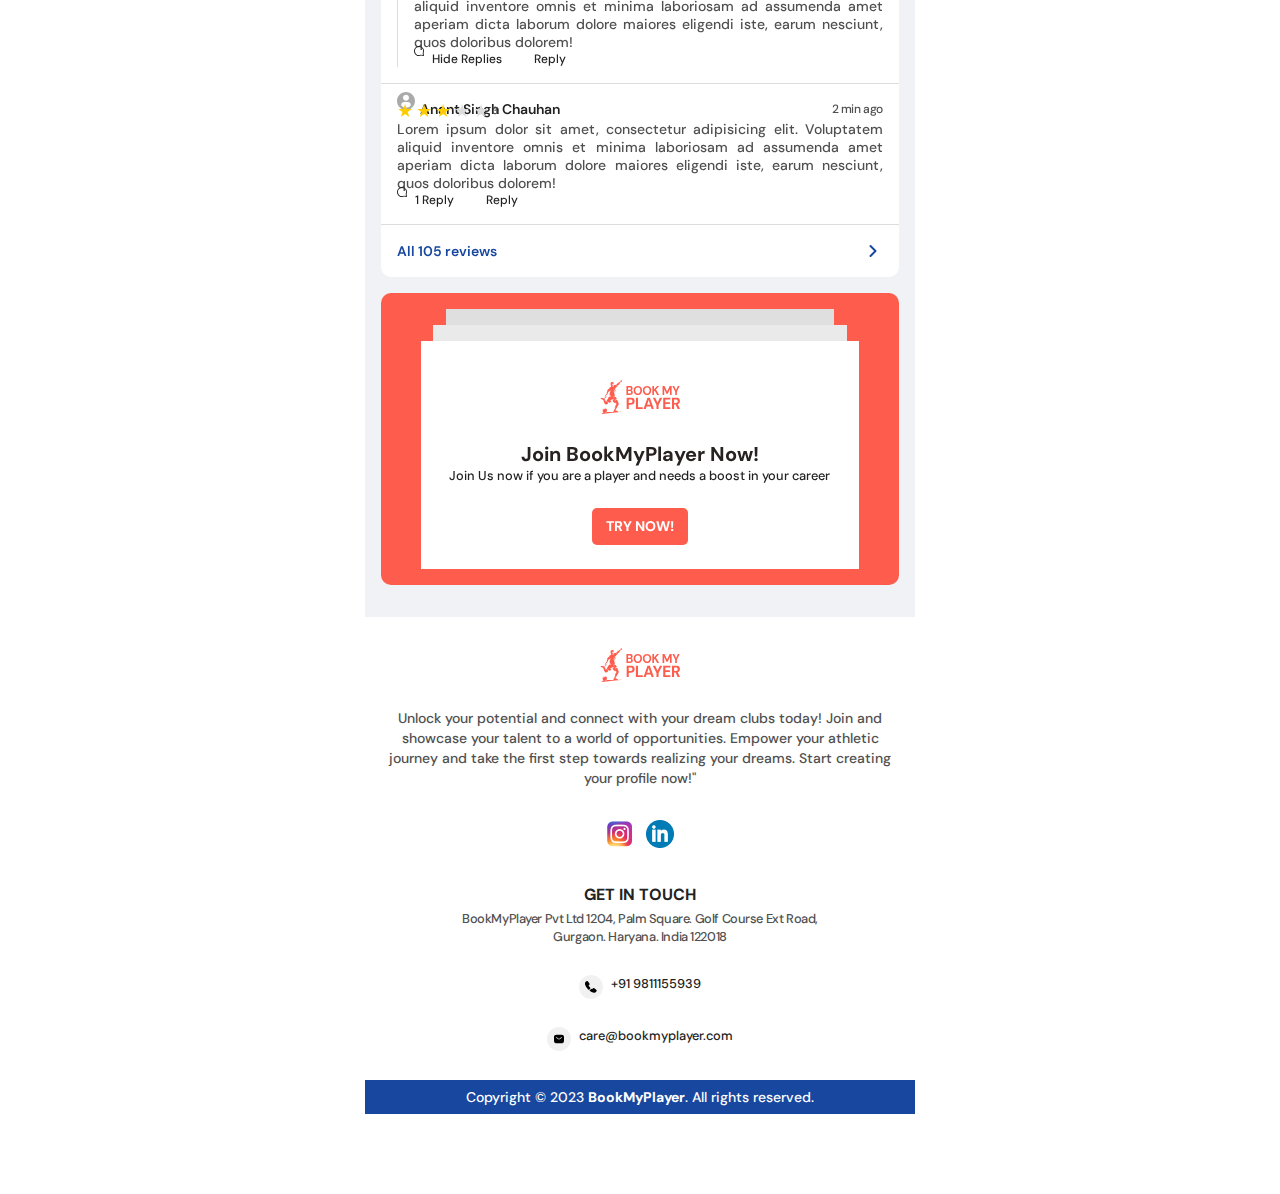
==== commit e9f8f805: "changes" ====
--- a/index.html
+++ b/index.html
@@ -276,7 +276,7 @@
             
             <div class="group-play--details">
                 <div class="play-table--heading">
-                  <h3>group Aaa</h3>
+                  <h3>group A</h3>
                 </div>
                 <div class="play-table">
                   <table class="table">
--- a/asset_mobile/css/mob_tournament.css
+++ b/asset_mobile/css/mob_tournament.css
@@ -2828,6 +2828,7 @@
   border-top-right-radius: 5px;
   display: flex; /* Use flexbox */
   white-space: nowrap; /* Prevent wrapping of content */
+  width: 147%;
 }
 
 .play-table--heading h3 {
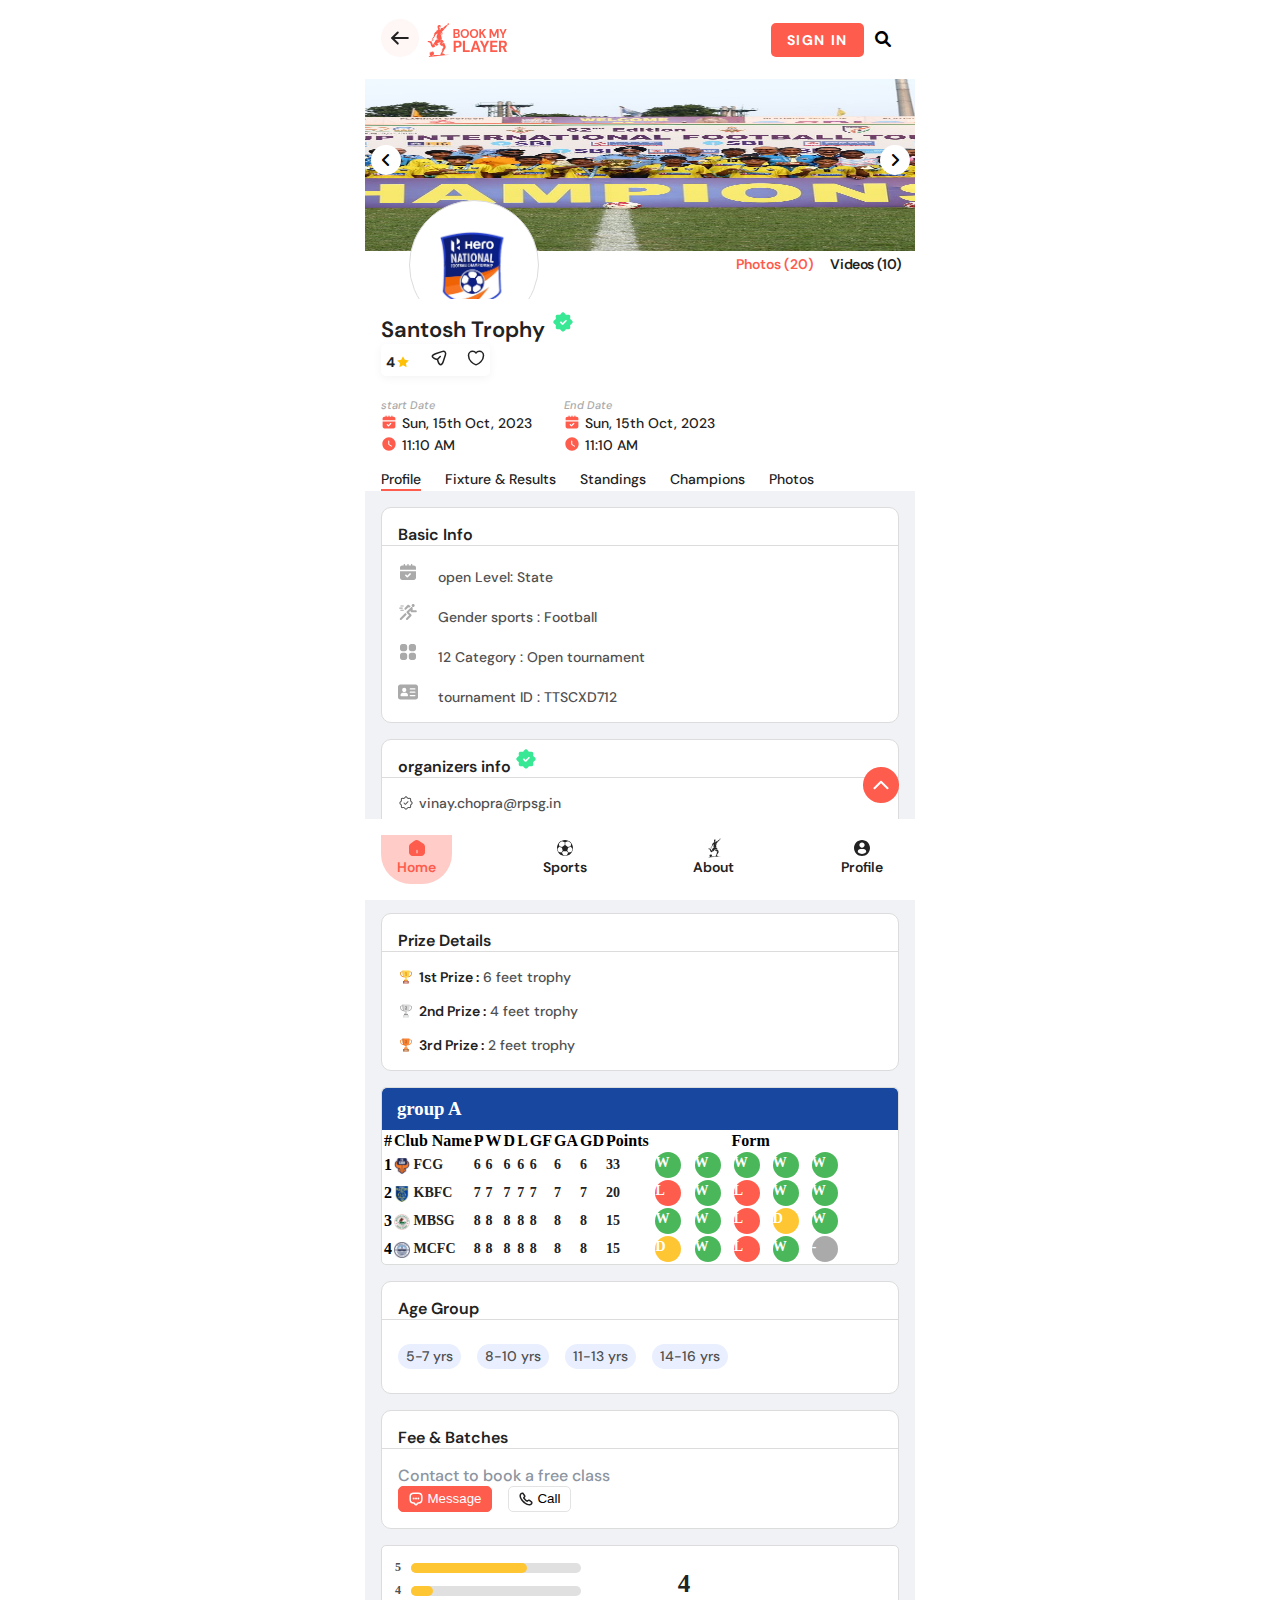
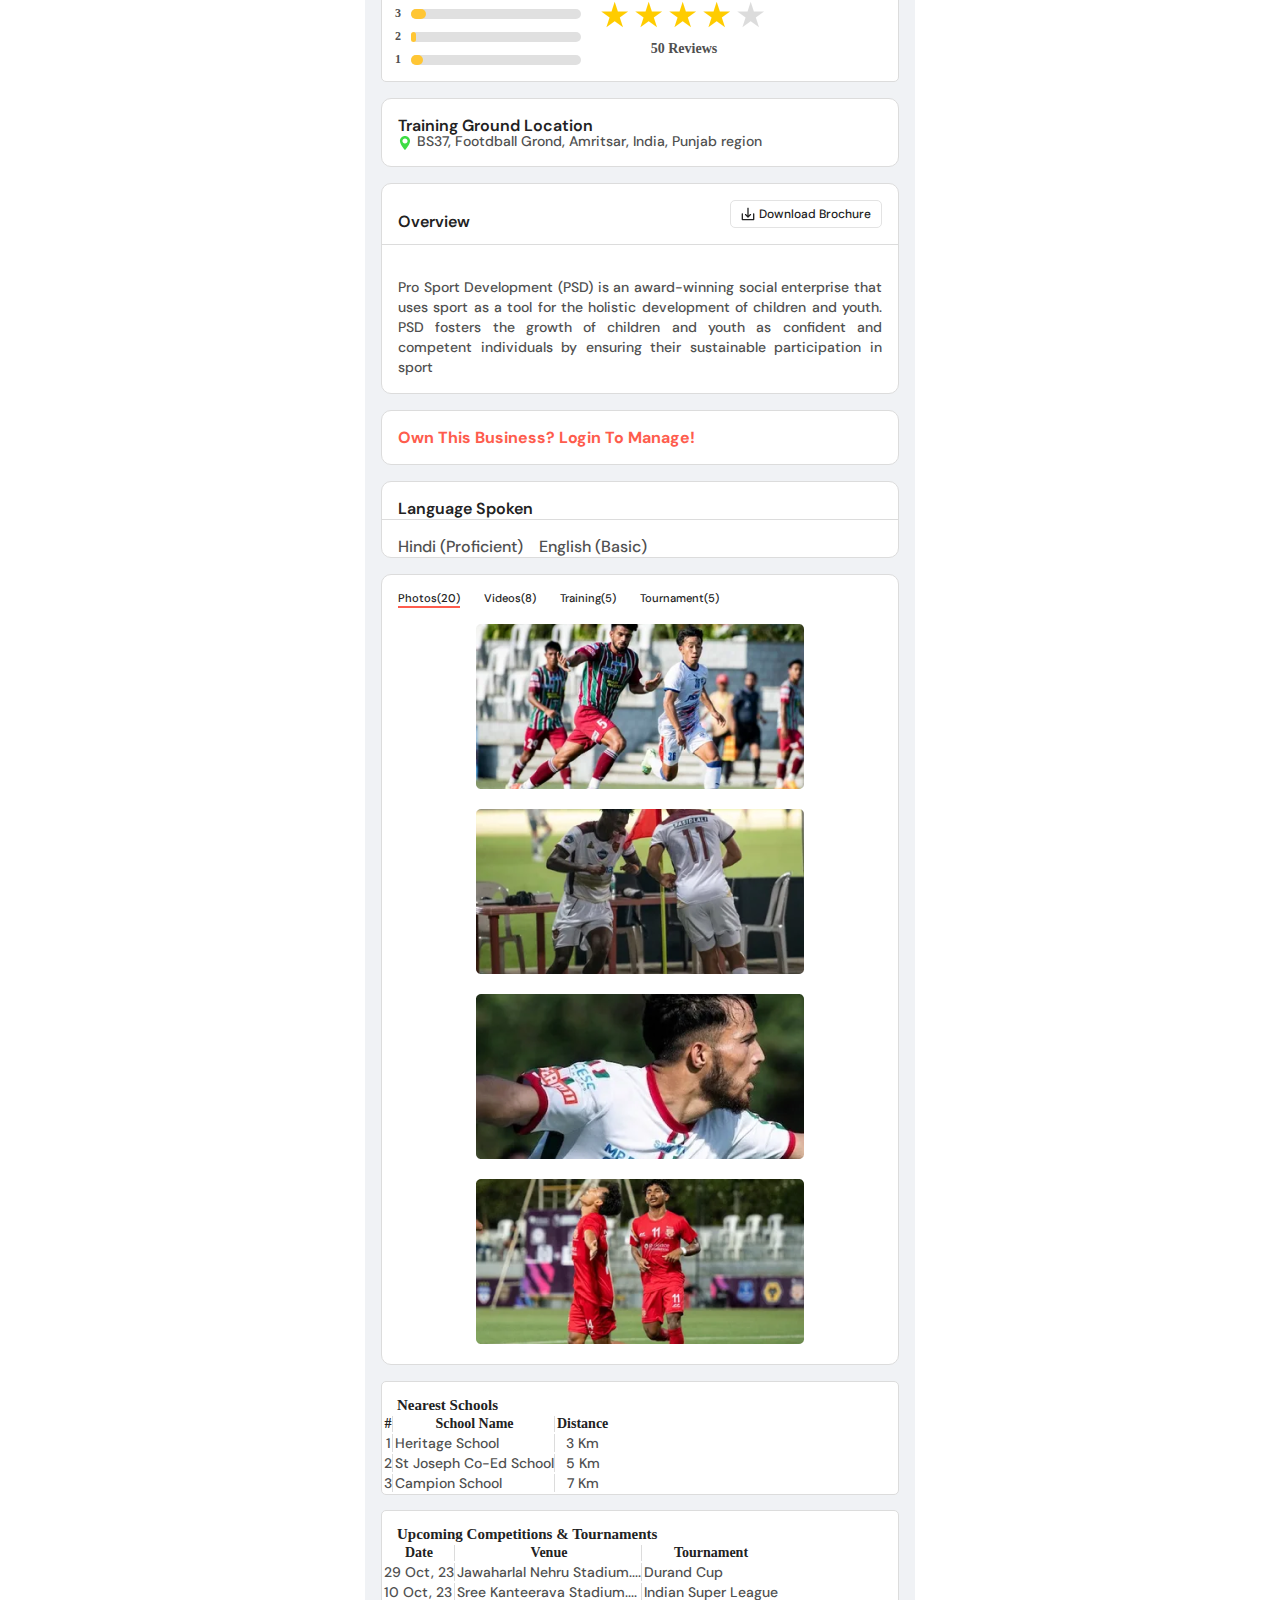
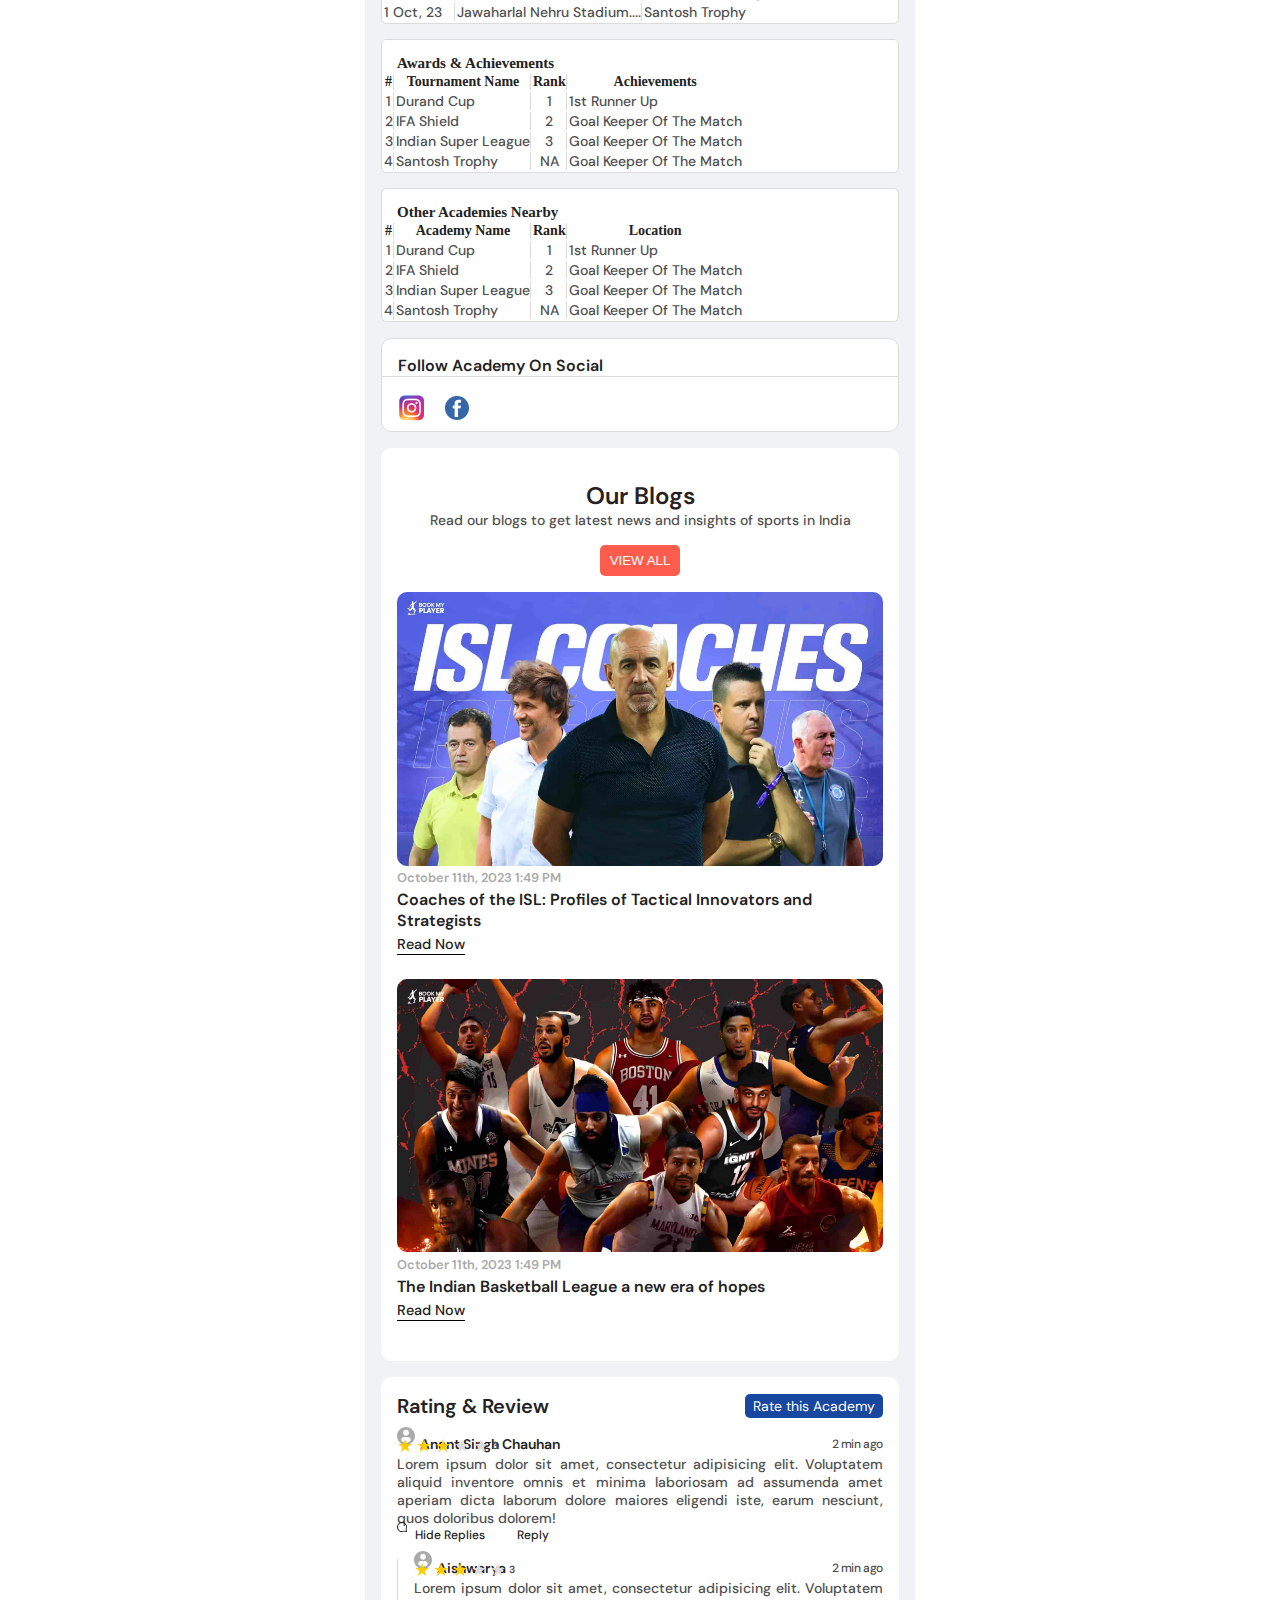
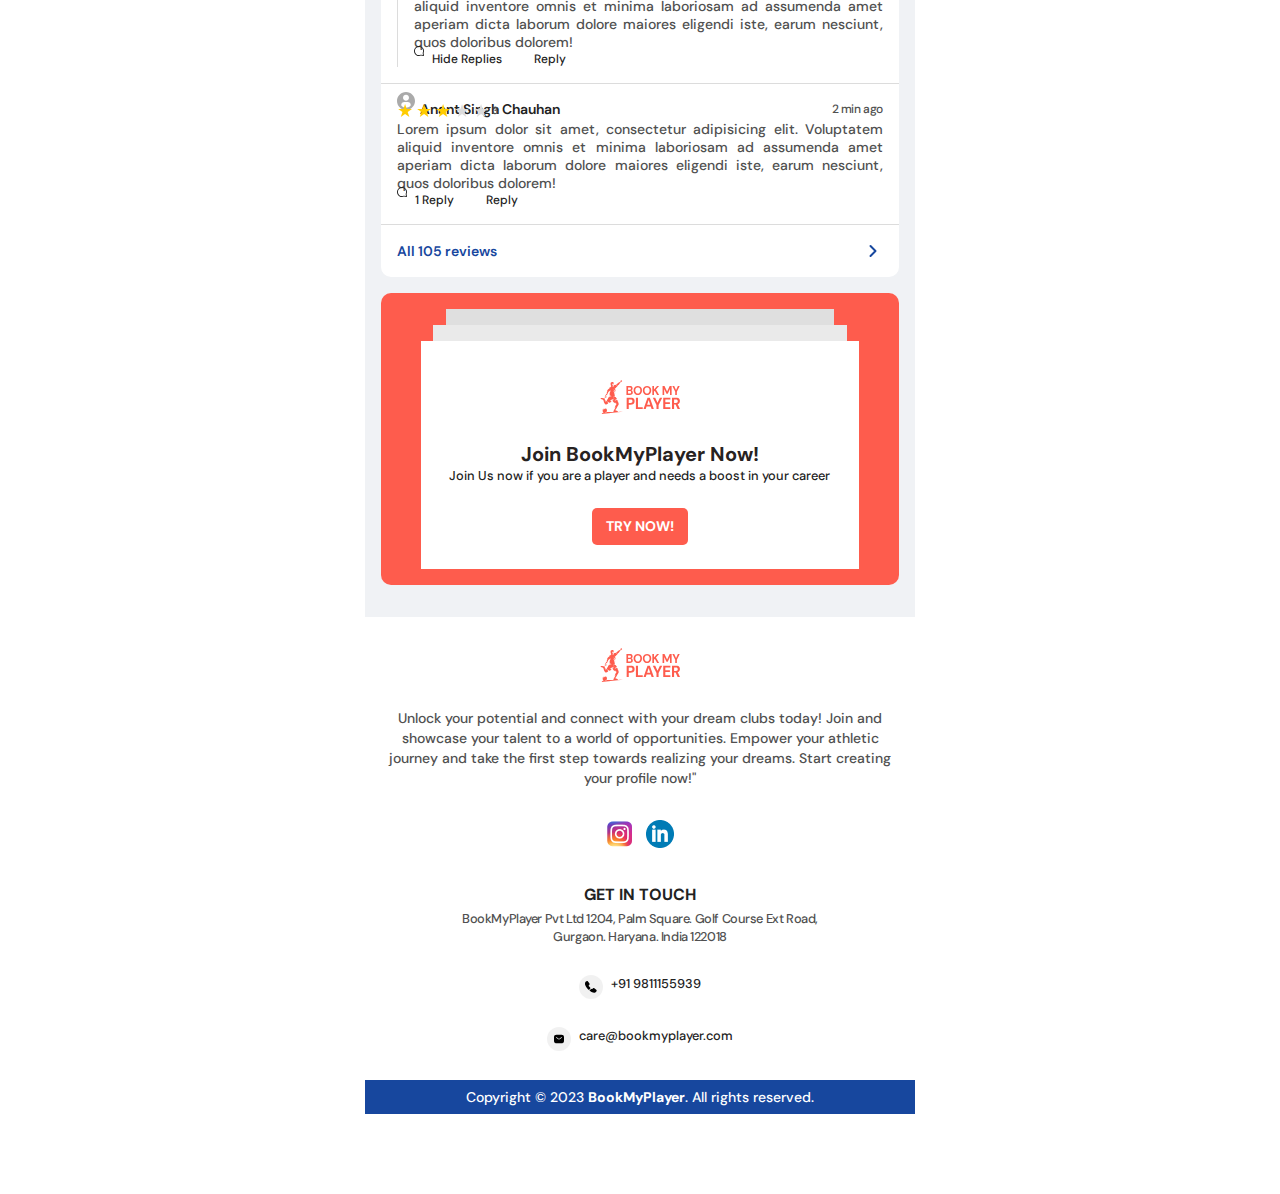
==== commit 3d50e866: "changes" ====
--- a/index.html
+++ b/index.html
@@ -275,6 +275,7 @@
 
             
             <div class="group-play--details">
+                
                 <div class="play-table--heading">
                   <h3>group A</h3>
                 </div>
--- a/asset_mobile/css/mob_tournament.css
+++ b/asset_mobile/css/mob_tournament.css
@@ -2818,17 +2818,19 @@
   border: 1px solid #dcdcdc;
   margin-bottom: 1rem;
   width: 100%;
-  overflow-x: auto; /* Allow horizontal scrolling */
-}
+  overflow-x: auto;
+}
+
+.play-table{
+  overflow-x: auto;
+}
+
 
 .play-table--heading {
   background-color: #17479e;
   padding: 10px 15px;
   border-top-left-radius: 5px;
   border-top-right-radius: 5px;
-  display: flex; /* Use flexbox */
-  white-space: nowrap; /* Prevent wrapping of content */
-  width: 147%;
 }
 
 .play-table--heading h3 {
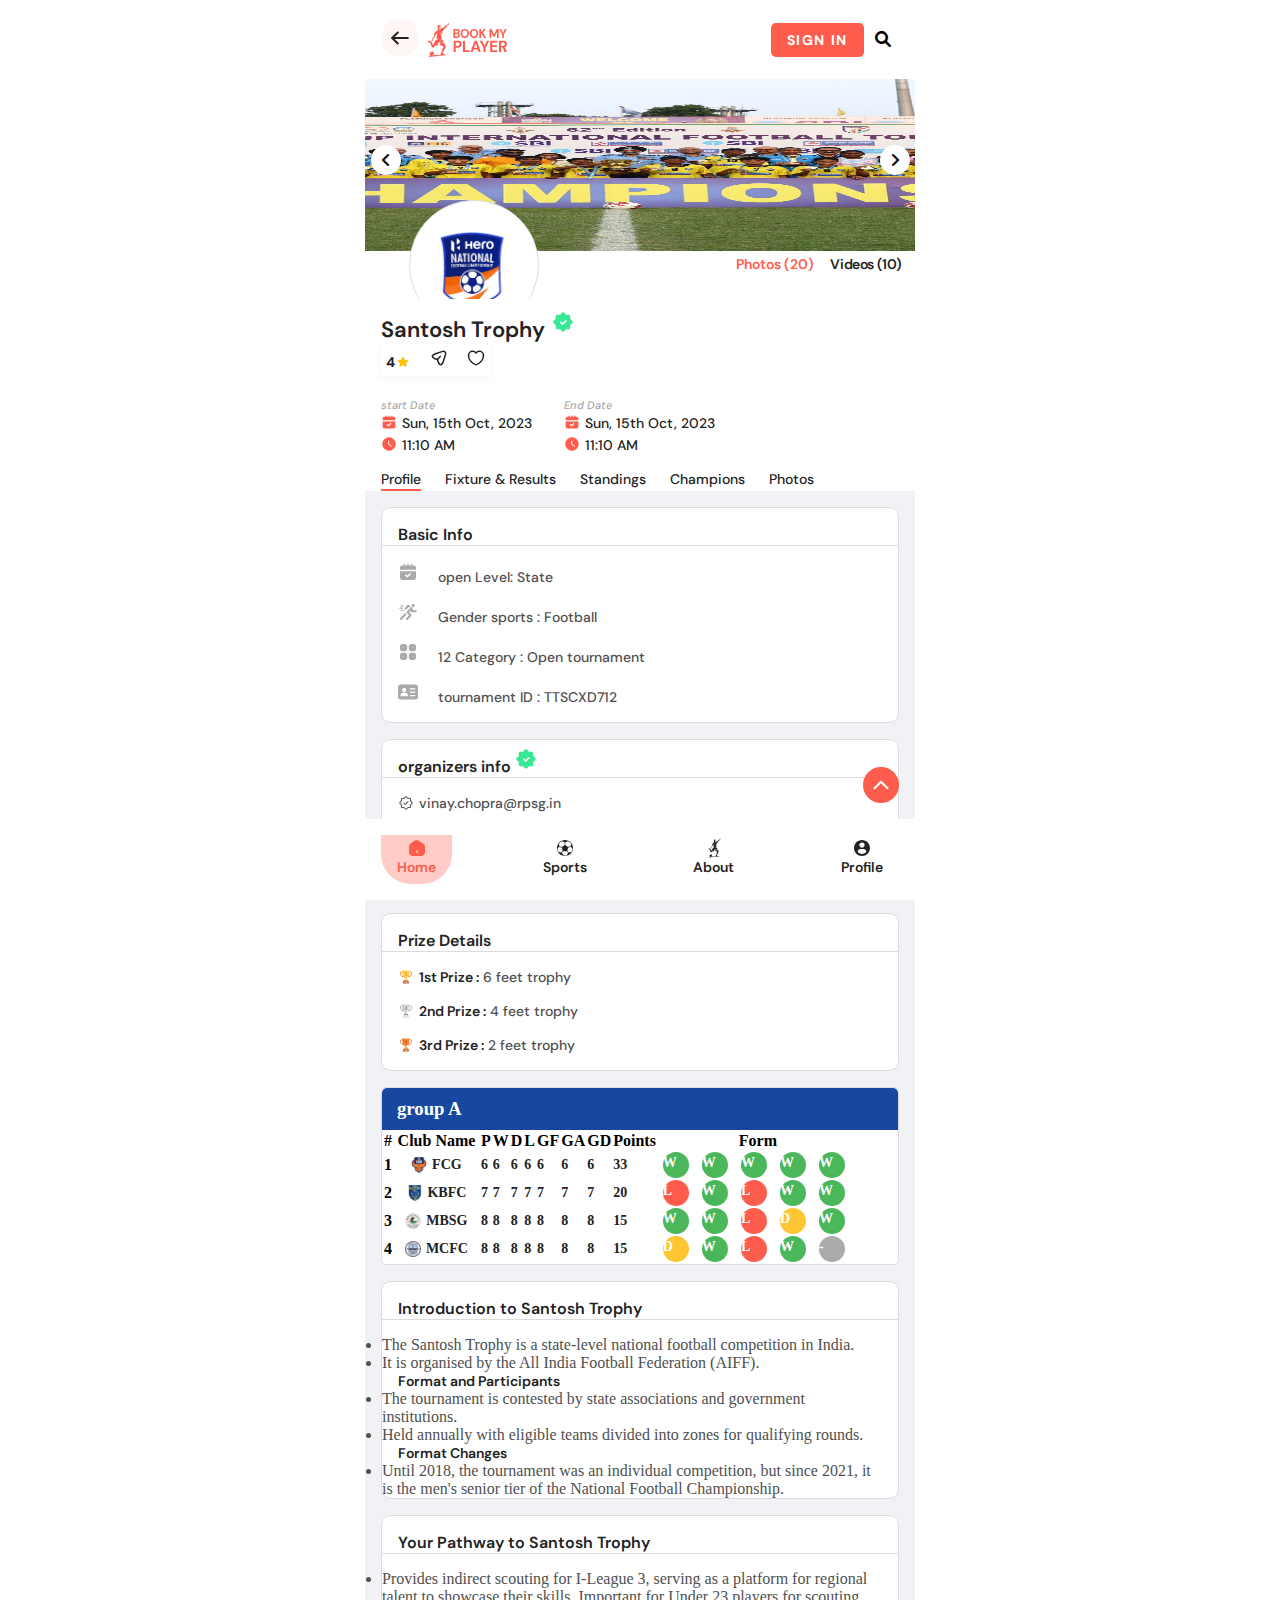
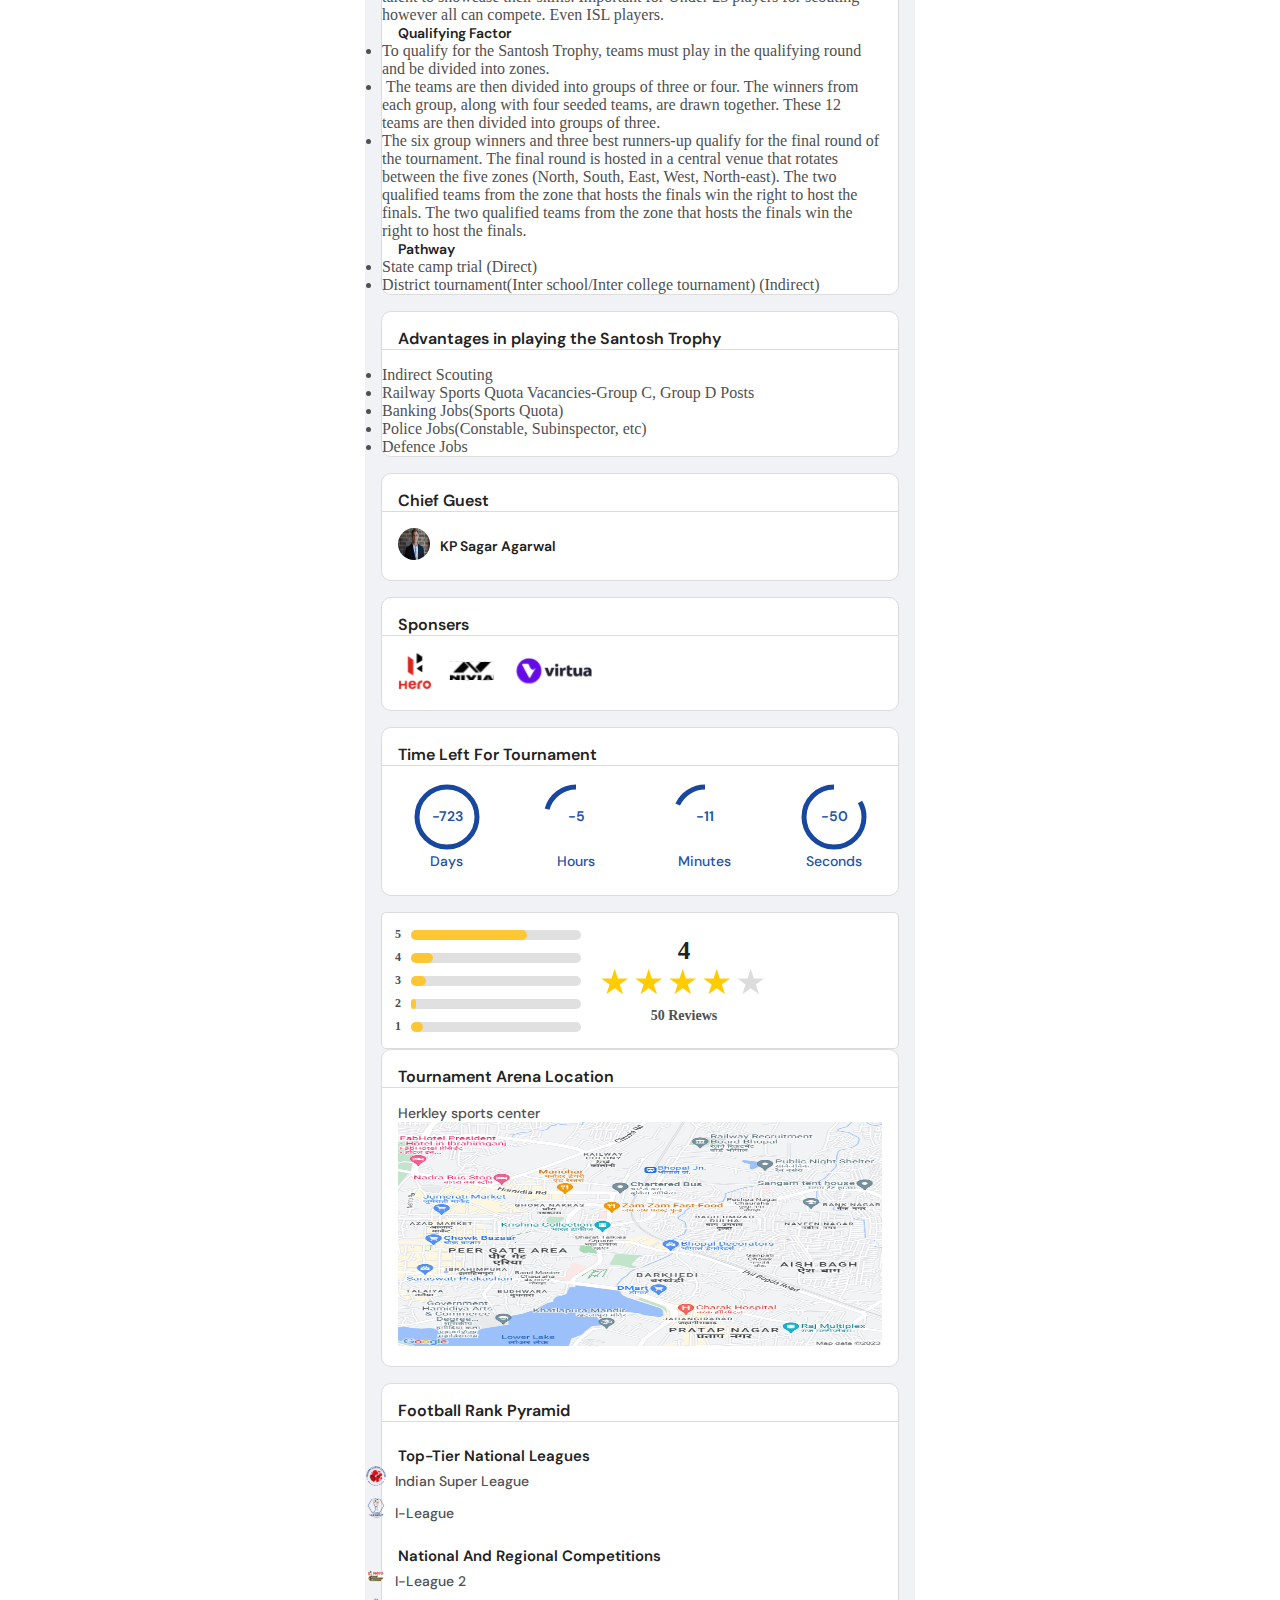
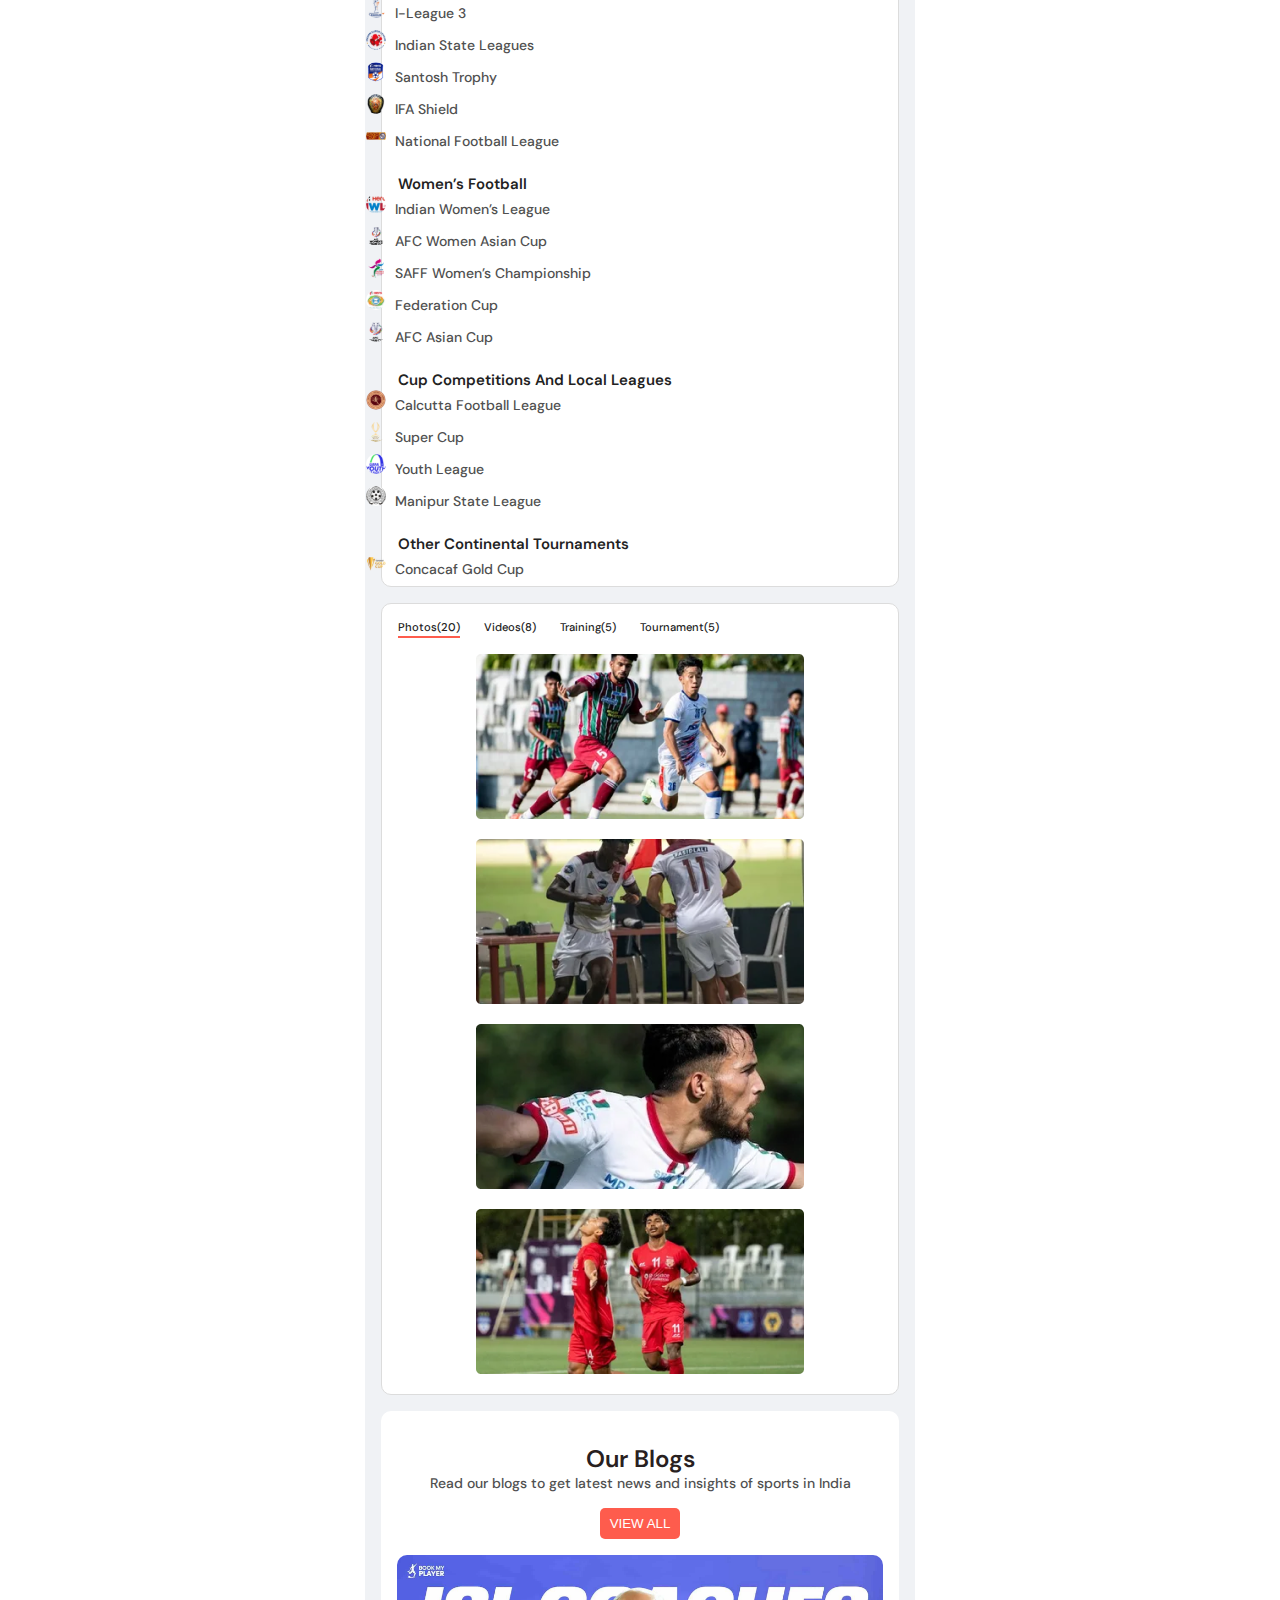
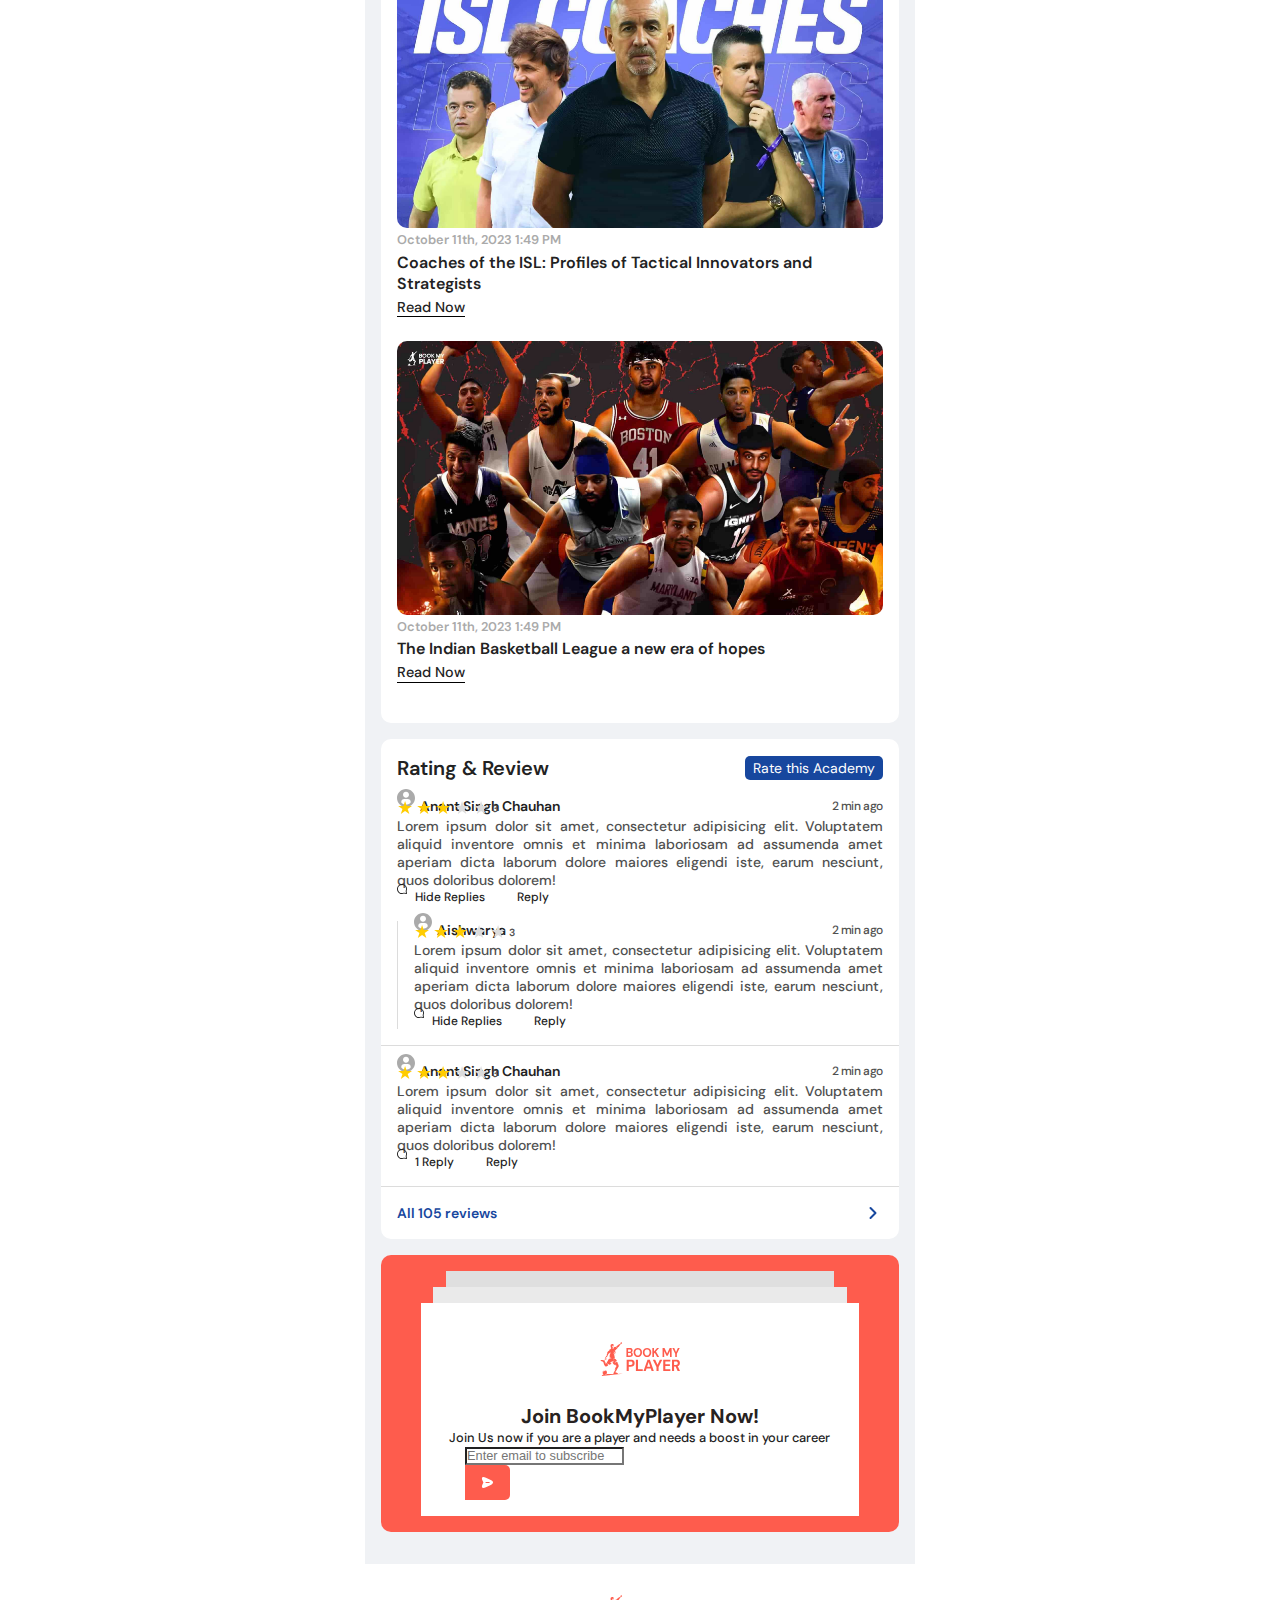
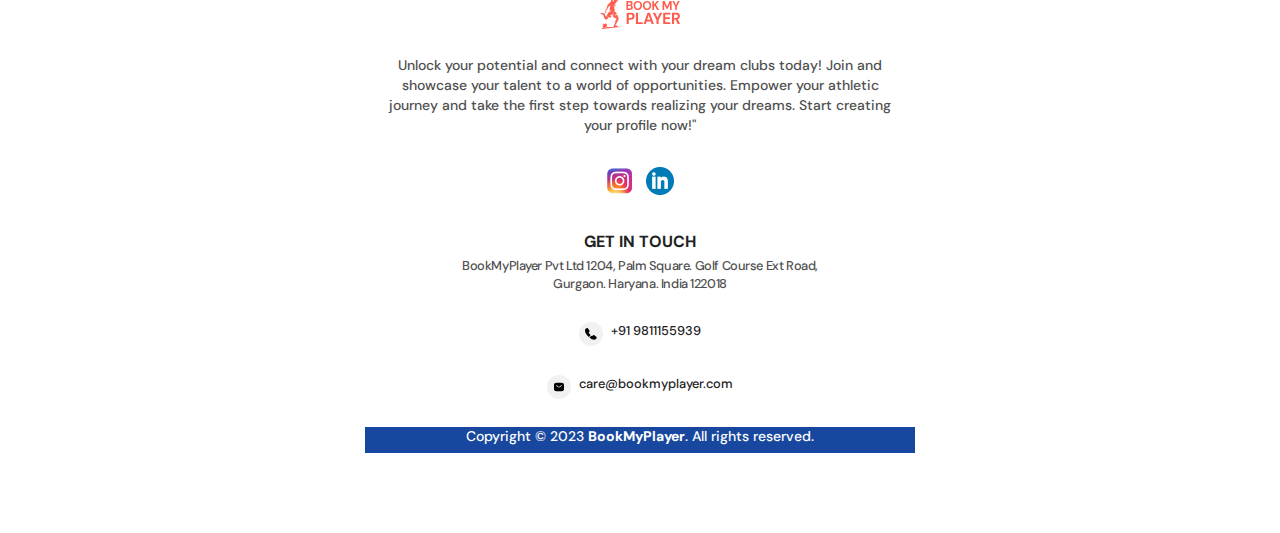
==== commit d5d18093: "changes" ====
--- a/index.html
+++ b/index.html
@@ -67,9 +67,6 @@
                         <img src="asset_mobile/images/inner-banner.jpg" alt="" />
                     </a>
                     <a href="asset_mobile/images/inner-banner.jpg" data-fancybox="gallery0">
-                        <img src="asset_mobile/images/banner.jpg" alt="" />
-                    </a>
-                    <a href="asset_mobile/images/inner-banner.jpg" data-fancybox="gallery0">
                         <img src="asset_mobile/images/new_banner.jpeg" alt="" />
                     </a>
                 </div>
@@ -175,7 +172,7 @@
 
                         <li class="" data-bs-toggle="tab" onclick="trainingTabClick()">Standings</li>
 
-                        <li class="" data-bs-toggle="tab" onclick="photoTabClick()">Champions</li>
+                        <li class="" data-bs-toggle="tab" onclick="championTabClick()">Champions</li>
 
                         <li class="" data-bs-toggle="tab" onclick="photoTabClick()">Photos</li>
                     </ul>
@@ -273,182 +270,358 @@
                 </div>
             </div>
 
-            
+
             <div class="group-play--details">
-                
+
                 <div class="play-table--heading">
-                  <h3>group A</h3>
+                    <h3>group A</h3>
                 </div>
                 <div class="play-table">
-                  <table class="table">
-                    <thead>
-                      <tr>
-                        <th scope="col" class="text-center">#</th>
-                        <th scope="col" class="w-25 text-left">Club Name</th>
-                        <th scope="col" class="text-center">P</th>
-                        <th scope="col" class="text-center">W</th>
-                        <th scope="col" class="text-center">D</th>
-                        <th scope="col" class="text-center">L</th>
-                        <th scope="col" class="text-center">GF</th>
-                        <th scope="col" class="text-center">GA</th>
-                        <th scope="col" class="text-center">GD</th>
-                        <th scope="col" class="text-center">Points</th>
-                        <th scope="col" class="w-25 text-center">Form</th>
-                      </tr>
-                    </thead>
-                    <tbody>
-                      <tr>
-                        <th scope="row" class="text-center">1</th>
-                        <td>
-                          <div class="club-name">
-                            <img src="asset_mobile/images/fcgoa.svg" alt="">
-                            <span>fCG</span>
-                          </div>
-                        </td>
-                        <td class="text-center">6</td>
-                        <td class="text-center">6</td>
-                        <td class="text-center">6</td>
-                        <td class="text-center">6</td>
-                        <td class="text-center">6</td>
-                        <td class="text-center">6</td>
-                        <td class="text-center">6</td>
-                        <td class="text-center">33</td>
-                        <td class="text-center">
-                          <div class="streaks">
-                            <span class="win-green">w</span>
-                            <span class="win-green">w</span>
-                            <span class="win-green">w</span>
-                            <span class="win-green">w</span>
-                            <span class="win-green">w</span>
-                          </div>
-                        </td>
-                      </tr>
-                      <tr>
-                        <th scope="row" class="text-center">2</th>
-                        <td>
-                          <div class="club-name">
-                            <img src="asset_mobile/images/fckb.svg" alt="">
-                            <span>KBFC</span>
-                          </div>
-                        </td>
-                        <td class="text-center">7</td>
-                        <td class="text-center">7</td>
-                        <td class="text-center">7</td>
-                        <td class="text-center">7</td>
-                        <td class="text-center">7</td>
-                        <td class="text-center">7</td>
-                        <td class="text-center">7</td>
-                        <td class="text-center">20</td>
-                        <td class="text-center">
-                          <div class="streaks">
-                            <span class="loose-red">l</span>
-                            <span class="win-green">w</span>
-                            <span class="loose-red">l</span>
-                            <span class="win-green">w</span>
-                            <span class="win-green">w</span>
-                          </div>
-                        </td>
-                      </tr>
-                      <tr>
-                        <th scope="row" class="text-center">3</th>
-                        <td>
-                          <div class="club-name">
-                            <img src="asset_mobile/images/mbsg.svg" alt="">
-                            <span>MBSG</span>
-                          </div>
-                        </td>
-                        <td class="text-center">8</td>
-                        <td class="text-center">8</td>
-                        <td class="text-center">8</td>
-                        <td class="text-center">8</td>
-                        <td class="text-center">8</td>
-                        <td class="text-center">8</td>
-                        <td class="text-center">8</td>
-                        <td class="text-center">15</td>
-                        <td class="text-center">
-                          <div class="streaks">
-                            <span class="win-green">w</span>
-                            <span class="win-green">w</span>
-                            <span class="loose-red">l</span>
-                            <span class="draw-yellow">d</span>
-                            <span class="win-green">w</span>
-                          </div>
-                        </td>
-                      </tr>
-                      <tr>
-                        <th scope="row" class="text-center">4</th>
-                        <td>
-                          <div class="club-name">
-                            <img src="asset_mobile/images/mcfc.svg" alt="">
-                            <span>MCFC</span>
-                          </div>
-                        </td>
-                        <td class="text-center">8</td>
-                        <td class="text-center">8</td>
-                        <td class="text-center">8</td>
-                        <td class="text-center">8</td>
-                        <td class="text-center">8</td>
-                        <td class="text-center">8</td>
-                        <td class="text-center">8</td>
-                        <td class="text-center">15</td>
-                        <td class="text-center">
-                          <div class="streaks">
-                            <span class="draw-yellow">d</span>
-                            <span class="win-green">w</span>
-                            <span class="loose-red">l</span>
-                            <span class="win-green">w</span>
-                            <span class="not-play">-</span>
-                          </div>
-                        </td>
-                      </tr>
-                    </tbody>
-                  </table>
-                </div>
-              </div>
-
+                    <table class="table">
+                        <thead>
+                            <tr>
+                                <th scope="col" class="text-center">#</th>
+                                <th scope="col" class="text-center">Club Name</th>
+                                <th scope="col" class="text-center">P</th>
+                                <th scope="col" class="text-center">W</th>
+                                <th scope="col" class="text-center">D</th>
+                                <th scope="col" class="text-center">L</th>
+                                <th scope="col" class="text-center">GF</th>
+                                <th scope="col" class="text-center">GA</th>
+                                <th scope="col" class="text-center">GD</th>
+                                <th scope="col" class="text-center">Points</th>
+                                <th scope="col" class="w-25 text-center">Form</th>
+                            </tr>
+                        </thead>
+                        <tbody>
+                            <tr>
+                                <th scope="row" class="text-center">1</th>
+                                <td>
+                                    <div class="club-name">
+                                        <img src="asset_mobile/images/fcgoa.svg" alt="">
+                                        <span>fCG</span>
+                                    </div>
+                                </td>
+                                <td class="text-center">6</td>
+                                <td class="text-center">6</td>
+                                <td class="text-center">6</td>
+                                <td class="text-center">6</td>
+                                <td class="text-center">6</td>
+                                <td class="text-center">6</td>
+                                <td class="text-center">6</td>
+                                <td class="text-center">33</td>
+                                <td class="text-center">
+                                    <div class="streaks">
+                                        <span class="win-green">w</span>
+                                        <span class="win-green">w</span>
+                                        <span class="win-green">w</span>
+                                        <span class="win-green">w</span>
+                                        <span class="win-green">w</span>
+                                    </div>
+                                </td>
+                            </tr>
+                            <tr>
+                                <th scope="row" class="text-center">2</th>
+                                <td>
+                                    <div class="club-name">
+                                        <img src="asset_mobile/images/fckb.svg" alt="">
+                                        <span>KBFC</span>
+                                    </div>
+                                </td>
+                                <td class="text-center">7</td>
+                                <td class="text-center">7</td>
+                                <td class="text-center">7</td>
+                                <td class="text-center">7</td>
+                                <td class="text-center">7</td>
+                                <td class="text-center">7</td>
+                                <td class="text-center">7</td>
+                                <td class="text-center">20</td>
+                                <td class="text-center">
+                                    <div class="streaks">
+                                        <span class="loose-red">l</span>
+                                        <span class="win-green">w</span>
+                                        <span class="loose-red">l</span>
+                                        <span class="win-green">w</span>
+                                        <span class="win-green">w</span>
+                                    </div>
+                                </td>
+                            </tr>
+                            <tr>
+                                <th scope="row" class="text-center">3</th>
+                                <td>
+                                    <div class="club-name">
+                                        <img src="asset_mobile/images/mbsg.svg" alt="">
+                                        <span>MBSG</span>
+                                    </div>
+                                </td>
+                                <td class="text-center">8</td>
+                                <td class="text-center">8</td>
+                                <td class="text-center">8</td>
+                                <td class="text-center">8</td>
+                                <td class="text-center">8</td>
+                                <td class="text-center">8</td>
+                                <td class="text-center">8</td>
+                                <td class="text-center">15</td>
+                                <td class="text-center">
+                                    <div class="streaks">
+                                        <span class="win-green">w</span>
+                                        <span class="win-green">w</span>
+                                        <span class="loose-red">l</span>
+                                        <span class="draw-yellow">d</span>
+                                        <span class="win-green">w</span>
+                                    </div>
+                                </td>
+                            </tr>
+                            <tr>
+                                <th scope="row" class="text-center">4</th>
+                                <td>
+                                    <div class="club-name">
+                                        <img src="asset_mobile/images/mcfc.svg" alt="">
+                                        <span>MCFC</span>
+                                    </div>
+                                </td>
+                                <td class="text-center">8</td>
+                                <td class="text-center">8</td>
+                                <td class="text-center">8</td>
+                                <td class="text-center">8</td>
+                                <td class="text-center">8</td>
+                                <td class="text-center">8</td>
+                                <td class="text-center">8</td>
+                                <td class="text-center">15</td>
+                                <td class="text-center">
+                                    <div class="streaks">
+                                        <span class="draw-yellow">d</span>
+                                        <span class="win-green">w</span>
+                                        <span class="loose-red">l</span>
+                                        <span class="win-green">w</span>
+                                        <span class="not-play">-</span>
+                                    </div>
+                                </td>
+                            </tr>
+                        </tbody>
+                    </table>
+                </div>
+            </div>
 
             <div class="mob_academy_box">
 
-                <div class="mob_academy_fee_box">
-                    <p class="mob_academy_fee_heading">Age Group</p>
-                </div>
-
-                <div class="mob_academy_age_list">
-                    <div class="mob_age_box">
-                        <p class="mob_age_box_yrs">5-7 yrs</p>
-                    </div>
-                    <div class="mob_age_box">
-                        <p class="mob_age_box_yrs">8-10 yrs</p>
-                    </div>
-                    <div class="mob_age_box">
-                        <p class="mob_age_box_yrs">11-13 yrs</p>
-                    </div>
-                    <div class="mob_age_box">
-                        <p class="mob_age_box_yrs">14-16 yrs</p>
-                    </div>
-
-                </div>
-
+                <div class="mob_academy_fee_box mob_academy_fee_status">
+                    <div class="mob_academy_verify">
+                        <p class="mob_academy_verified">Introduction to Santosh Trophy</p>
+                    </div>
+                </div>
+
+                <div class="tour_new_content">
+                    <ul class="tour_intro_trophy">
+                        <li>The Santosh Trophy is a state-level national football competition in India.
+                        </li>
+                        <li> It is organised by the All India Football Federation (AIFF).</li>
+                    </ul>
+
+                    <p class="mob_font tour_format">Format and Participants</p>
+
+                    <ul class="tour_intro_trophy">
+                        <li>
+                            The tournament is contested by state associations and government institutions.
+                        </li>
+
+                        <li>
+                            Held annually with eligible teams divided into zones for qualifying rounds.
+                        </li>
+                    </ul>
+
+                    <p class="mob_font tour_format">Format Changes
+                    </p>
+
+                    <ul class="tour_intro_trophy">
+                        <li>
+                            Until 2018, the tournament was an individual competition, but since 2021, it is the men's
+                            senior tier of the National Football Championship.
+                        </li>
+                    </ul>
+
+
+                </div>
             </div>
 
             <div class="mob_academy_box">
 
                 <div class="mob_academy_fee_box mob_academy_fee_status">
-                    <p class="mob_academy_fee_heading">Fee & Batches</p>
-                </div>
-
-                <div class="">
-                    <div>
-                        <p class="mob_academy_class">Contact to book a free class </p>
-                    </div>
-
-                    <div class="mob_call_msg">
-                        <button class="mob_message_btn trigger-msg"> <img src="asset_mobile/images/message.svg"
-                                alt="">Message</button>
-                        <button class="mob_call_btn"> <img src="asset_mobile/images/call.svg" alt="">Call</button>
-                    </div>
-
-                </div>
+                    <div class="mob_academy_verify">
+                        <p class="mob_academy_verified">Your Pathway to Santosh Trophy</p>
+                    </div>
+                </div>
+
+                <div class="tour_new_content">
+                    <ul class="tour_intro_trophy">
+                        <li>Provides indirect scouting for I-League 3, serving as a platform for regional talent to
+                            showcase their skills. Important for Under 23 players for scouting however all can compete.
+                            Even ISL players.
+                        </li>
+                    </ul>
+
+                    <p class="mob_font tour_format">Qualifying Factor</p>
+
+                    <ul class="tour_intro_trophy">
+                        <li>
+                            To qualify for the Santosh Trophy, teams must play in the qualifying round and be divided
+                            into zones. 
+                        </li>
+
+                        <li>
+                             The teams are then divided into groups of three or four. The winners from each group, along
+                            with four seeded teams, are drawn together. These 12 teams are then divided into groups of
+                            three.
+                        </li>
+
+                        <li>
+                            The six group winners and three best runners-up qualify for the final round of the
+                            tournament. The final round is hosted in a central venue that rotates between the five zones
+                            (North, South, East, West, North-east). The two qualified teams from the zone that hosts the
+                            finals win the right to host the finals. The two qualified teams from the zone that hosts
+                            the finals win the right to host the finals.
+                        </li>
+                    </ul>
+
+                    <p class="mob_font tour_format">Pathway</p>
+
+                    <ul class="tour_intro_trophy">
+                        <li>
+                            State camp trial (Direct)
+                        </li>
+
+                        <li>
+                            District tournament(Inter school/Inter college tournament) (Indirect)
+                        </li>
+                    </ul>
+
+
+                </div>
+            </div>
+
+            <div class="mob_academy_box">
+
+                <div class="mob_academy_fee_box mob_academy_fee_status">
+                    <div class="mob_academy_verify">
+                        <p class="mob_academy_verified">Advantages in playing the Santosh Trophy</p>
+                    </div>
+                </div>
+
+                <div class="tour_new_content">
+                    <ul class="tour_intro_trophy">
+                        <li>Indirect Scouting</li>
+                        <li> Railway Sports Quota Vacancies-Group C, Group D Posts</li>
+                        <li>Banking Jobs(Sports Quota)</li>
+                        <li>Police Jobs(Constable, Subinspector, etc)</li>
+                        <li>Defence Jobs</li>
+                    </ul>
+                </div>
+            </div>
+
+            <div class="mob_academy_box">
+
+                <div class="mob_academy_fee_box mob_academy_fee_status">
+                    <div class="mob_academy_verify">
+                        <p class="mob_academy_verified">Chief Guest</p>
+                    </div>
+                </div>
+
+                <div class="tour_guest">
+                    <div class="tour_guest_img">
+                        <img src="asset_mobile/images/tour_guest.jpg" alt="">
+                    </div>
+
+                    <span class="mob_font">KP Sagar Agarwal</span>
+
+                </div>
+            </div>
+
+            <div class="mob_academy_box">
+
+                <div class="mob_academy_fee_box mob_academy_fee_status">
+                    <div class="mob_academy_verify">
+                        <p class="mob_academy_verified">Sponsers</p>
+                    </div>
+                </div>
+
+                <div class="tour_guest">
+                    <div class="tour_sponser_img">
+                        <img src="asset_mobile/images/hero.svg" alt="">
+                    </div>
+
+                    <div class="tour_sponser_img">
+                        <img src="asset_mobile/images/nivia.svg" alt="">
+                    </div>
+
+                    <div class="tour_sponser_img">
+                        <img src="asset_mobile/images/virtua.svg" alt="">
+                    </div>
+
+
+                </div>
+            </div>
+
+            <div class="mob_academy_box">
+
+                <div class="mob_academy_fee_box mob_academy_fee_status">
+                    <div class="mob_academy_verify">
+                        <p class="mob_academy_verified">Time Left For Tournament</p>
+                    </div>
+                </div>
+
+                <div class="progress-container">
+                    <div class="progress-day">
+
+                        <svg class="svg" width="70" height="70">
+                            <circle class="bar" cx="35" cy="35" r="30" fill="#17479E"></circle>
+                            <circle class="progress-bar" cx="35" cy="35" r="30" fill="none" stroke="#dcdcdc"
+                                stroke-width="8" stroke-dasharray="0"></circle>
+                            <text x="35" y="65" text-anchor="middle" alignment-baseline="middle" class="progress-text"
+                                transform="rotate(90 50 50)" fill="#2552a4"></text>
+                        </svg>
+                        <span class="time-label">Days</span>
+                    </div>
+
+                    <div class="progress-hour">
+
+                        <svg class="svg" width="70" height="70">
+                            <circle class="bar" cx="35" cy="35" r="30" fill="#17479E"></circle>
+                            <circle class="progress-bar" cx="35" cy="35" r="30" fill="none" stroke="#dcdcdc"
+                                stroke-width="8" stroke-dasharray="0"></circle>
+                            <text x="35" y="65" text-anchor="middle" alignment-baseline="middle" class="progress-text"
+                                transform="rotate(90 50 50)" fill="#2552a4"></text>
+                        </svg>
+                        <span class="time-label">Hours</span>
+
+                    </div>
+
+                    <div class="progress-minute">
+
+                        <svg class="svg" width="70" height="70">
+                            <circle class="bar" cx="35" cy="35" r="30" fill="#17479E"></circle>
+                            <circle class="progress-bar" cx="35" cy="35" r="30" fill="none" stroke="#dcdcdc"
+                                stroke-width="8" stroke-dasharray="0"></circle>
+                            <text x="35" y="65" text-anchor="middle" alignment-baseline="middle" class="progress-text"
+                                transform="rotate(90 50 50)" fill="#2552a4"></text>
+                        </svg>
+                        <span class="time-label">Minutes</span>
+
+                    </div>
+
+                    <div class="progress-second">
+
+                        <svg class="svg" width="70" height="70">
+                            <circle class="bar" cx="35" cy="35" r="30" fill="#17479E"></circle>
+                            <circle class="progress-bar" cx="35" cy="35" r="30" fill="none" stroke="#dcdcdc"
+                                stroke-width="8" stroke-dasharray="0"></circle>
+                            <text x="35" y="65" text-anchor="middle" alignment-baseline="middle" class="progress-text"
+                                transform="rotate(90 50 50)" fill="#2552a4"></text>
+                        </svg>
+                        <span class="time-label">Seconds</span>
+
+                    </div>
+                </div>
+
 
             </div>
 
@@ -498,62 +671,183 @@
                 </div>
             </div>
 
-            <div class="mob_academy_training">
+            <div class="mob_academy_box">
+
+                <div class="mob_academy_fee_box mob_academy_fee_status">
+                    <div class="mob_academy_verify">
+                        <p class="mob_academy_verified">Tournament Arena Location</p>
+                    </div>
+                </div>
+
                 <div>
-                    <p class="mob_academy_location">Training Ground Location</p>
-                </div>
-
-                <div class="mob_academy_green_location">
-                    <img src="asset_mobile/images/location_mob.svg" alt="">
-                    <p class="mob_academy_way">BS37, Footdball Grond, Amritsar, India, Punjab region</p>
-                </div>
-
-            </div>
-
-
+                    <p class="mob_font tour_center">Herkley sports center</p>
+
+                    <div class="tour_map">
+                        <img src="asset_mobile/images/tour_map.png" alt="">
+                    </div>
+                </div>
+
+
+
+
+            </div>
 
 
             <div class="mob_academy_box">
 
                 <div class="mob_academy_fee_box mob_academy_fee_status">
-                    <div>
-                        <p class="mob_academy_location">Overview</p>
-                    </div>
-
-                    <div class="mob_call_msg">
-                        <button class="mob_call_btn mob_call_brochure"> <img src="asset_mobile/images/mob_download.svg"
-                                alt="">Download Brochure</button>
-                    </div>
-                </div>
-
-                <div class="mob_overview_para">
-                    <span class="mob_overview_msg">Pro Sport Development (PSD) is an award-winning social enterprise
-                        that uses sport as a tool for the holistic development of children and youth. PSD fosters the
-                        growth of children and youth as confident and competent individuals by ensuring their
-                        sustainable participation in sport</span>
-                </div>
-            </div>
-
-
-            <div class="mob_academy_training">
-                <span class="mob_academy_manage">Own this Business? Login to manage!</span>
-            </div>
-
-
-
-            <div class="mob_academy_box">
-
-                <div class="mob_academy_fee_box">
-                    <p class="mob_academy_fee_heading">Language Spoken</p>
-                </div>
-
-                <div class="mob_academy_language">
-                    <p class="mob_language_list">Hindi (Proficient)</p>
-                    <p class="mob_language_list">English (Basic)</p>
-                </div>
-
-
-            </div>
+                    <div class="mob_academy_verify">
+                        <p class="mob_academy_verified">Football Rank Pyramid</p>
+                    </div>
+                </div>
+
+                <div class="tour_fb_rank">
+                    <p class="mob_font tier_center">Top-tier National Leagues</p>
+
+                    <div class="tour_rank_list">
+                        <ul>
+                            <li>
+                                <div class="fb_rank_pyramid">
+                                    <img src="asset_mobile/images/isl.svg" alt="">
+                                    <span class="mob_font tour_isl">Indian Super League</span>
+                                </div>
+                            </li>
+                            <li>
+                                <div class="fb_rank_pyramid">
+                                    <img src="asset_mobile/images/il.svg" alt="">
+                                    <span class="mob_font tour_isl">i-league</span>
+                                </div>
+                            </li>
+                        </ul>
+                    </div>
+
+                    <p class="mob_font tier_center">National and Regional Competitions</p>
+
+                    <div class="tour_rank_list">
+                        <ul>
+                            <li>
+                                <div class="fb_rank_pyramid">
+                                    <img src="asset_mobile/images/il2.svg" alt="">
+                                    <span class="mob_font tour_isl">i-league 2</span>
+                                </div>
+                            </li>
+                            <li>
+                                <div class="fb_rank_pyramid">
+                                    <img src="asset_mobile/images/il3.svg" alt="">
+                                    <span class="mob_font tour_isl">i-league 3</span>
+                                </div>
+                            </li>
+                            <li>
+                                <div class="fb_rank_pyramid">
+                                    <img src="asset_mobile/images/isl.svg" alt="">
+                                    <span class="mob_font tour_isl">Indian state leagues</span>
+                                </div>
+                            </li>
+                            <li>
+                                <div class="fb_rank_pyramid">
+                                    <img src="asset_mobile/images/st.svg" alt="">
+                                    <span class="mob_font tour_isl">santosh trophy</span>
+                                </div>
+                            </li>
+                            <li>
+                                <div class="fb_rank_pyramid">
+                                    <img src="asset_mobile/images/ifa.svg" alt="">
+                                    <span class="mob_font tour_isl">IFA shield</span>
+                                </div>
+                            </li>
+                            <li>
+                                <div class="fb_rank_pyramid">
+                                    <img src="asset_mobile/images/nfl.svg" alt="">
+                                    <span class="mob_font tour_isl">National football league</span>
+                                </div>
+                            </li>
+                        </ul>
+                    </div>
+
+                    <p class="mob_font tier_center">Women’s Football</p>
+
+                    <div class="tour_rank_list">
+                        <ul>
+                            <li>
+                                <div class="fb_rank_pyramid">
+                                    <img src="asset_mobile/images/iwl.svg" alt="">
+                                    <span class="mob_font tour_isl">indian women’s league</span>
+                                </div>
+                            </li>
+                            <li>
+                                <div class="fb_rank_pyramid">
+                                    <img src="asset_mobile/images/afc.svg" alt="">
+                                    <span class="mob_font tour_isl">AFC women asian cup</span>
+                                </div>
+                            </li>
+                            <li>
+                                <div class="fb_rank_pyramid">
+                                    <img src="asset_mobile/images/saff.svg" alt="">
+                                    <span class="mob_font tour_isl">SAFF Women’s championship</span>
+                                </div>
+                            </li>
+                            <li>
+                                <div class="fb_rank_pyramid">
+                                    <img src="asset_mobile/images/fc.svg" alt="">
+                                    <span class="mob_font tour_isl">federation cup</span>
+                                </div>
+                            </li>
+                            <li>
+                                <div class="fb_rank_pyramid">
+                                    <img src="asset_mobile/images/ac.svg" alt="">
+                                    <span class="mob_font tour_isl">AFC asian cup</span>
+                                </div>
+                            </li>
+                        </ul>
+                    </div>
+
+                    <p class="mob_font tier_center">cup competitions and local leagues</p>
+
+                    <div class="tour_rank_list">
+                        <ul>
+                            <li>
+                                <div class="fb_rank_pyramid">
+                                    <img src="asset_mobile/images/cfl.svg" alt="">
+                                    <span class="mob_font tour_isl">calcutta football league</span>
+                                </div>
+                            </li>
+                            <li>
+                                <div class="fb_rank_pyramid">
+                                    <img src="asset_mobile/images/sc.svg" alt="">
+                                    <span class="mob_font tour_isl">super cup</span>
+                                </div>
+                            </li>
+                            <li>
+                                <div class="fb_rank_pyramid">
+                                    <img src="asset_mobile/images/yl.svg" alt="">
+                                    <span class="mob_font tour_isl">youth league</span>
+                                </div>
+                            </li>
+                            <li>
+                                <div class="fb_rank_pyramid">
+                                    <img src="asset_mobile/images/msl.svg" alt="">
+                                    <span class="mob_font tour_isl">manipur state league</span>
+                                </div>
+                            </li>
+                        </ul>
+                    </div>
+
+                    <p class="mob_font tier_center">other continental tournaments</p>
+
+                    <div class="tour_rank_list">
+                        <ul>
+                            <li>
+                                <div class="fb_rank_pyramid">
+                                    <img src="asset_mobile/images/cgc.svg" alt="">
+                                    <span class="mob_font tour_isl">concacaf gold cup</span>
+                                </div>
+                        </ul>
+                    </div>
+
+                </div>
+
+            </div>
+
 
 
             <div class="mob_academy_pic">
@@ -712,214 +1006,6 @@
             </div>
 
 
-            <div class="row">
-                <div class="col-lg-12">
-                    <div class="mobile_academy_table">
-                        <div class="mobile_academy_table_heading">
-                            <h3>Nearest Schools</h3>
-                        </div>
-                        <div class="mobile_academy_school_table">
-                            <table class="table table-borderless">
-                                <thead>
-                                    <tr>
-                                        <th scope="col" class="mobile_academy_position_middle">
-                                            #
-                                        </th>
-                                        <th scope="col">school name</th>
-                                        <th scope="col" class="mobile_academy_position_middle mob_table_border">
-                                            distance
-                                        </th>
-                                    </tr>
-                                </thead>
-                                <tbody>
-                                    <tr>
-                                        <td class="mobile_academy_position_middle mob_academy_table_color">1</td>
-                                        <td class="mob_academy_table_color">heritage school</td>
-                                        <td
-                                            class="mobile_academy_position_middle mob_academy_table_color mob_table_border">
-                                            3 km</td>
-                                    </tr>
-                                    <tr>
-                                        <td class="mobile_academy_position_middle mob_academy_table_color">2</td>
-                                        <td class="mob_academy_table_color">st joseph co-ed school</td>
-                                        <td
-                                            class="mobile_academy_position_middle mob_academy_table_color mob_table_border">
-                                            5 km</td>
-                                    </tr>
-                                    <tr>
-                                        <td class="mobile_academy_position_middle mob_academy_table_color">3</td>
-                                        <td class="mob_academy_table_color">campion school</td>
-                                        <td
-                                            class="mobile_academy_position_middle mob_academy_table_color mob_table_border">
-                                            7 km</td>
-                                    </tr>
-                                </tbody>
-                            </table>
-                        </div>
-                    </div>
-                </div>
-
-                <div class="col-lg-12">
-                    <div class="mobile_academy_table">
-                        <div class="mobile_academy_table_heading">
-                            <h3>Upcoming Competitions & Tournaments</h3>
-                        </div>
-                        <div class="mobile_academy_school_table">
-                            <table class="table table-borderless">
-                                <thead>
-                                    <tr>
-                                        <th scope="col">date</th>
-                                        <th scope="col">venue</th>
-                                        <th scope="col" class="mob_table_border">Tournament</th>
-                                    </tr>
-                                </thead>
-                                <tbody>
-                                    <tr>
-                                        <td class="th-lg mob_academy_table_color">29 oct, 23</td>
-                                        <td class="mob_academy_table_color">Jawaharlal Nehru Stadium....</td>
-                                        <td class="mob_table_border mob_academy_table_color">
-                                            durand cup
-                                        </td>
-                                    </tr>
-                                    <tr>
-                                        <td class="mob_academy_table_color">10 oct, 23</td>
-                                        <td class="mob_academy_table_color">Sree Kanteerava Stadium....</td>
-                                        <td class="mob_table_border mob_academy_table_color">
-                                            indian super league
-                                        </td>
-                                    </tr>
-                                    <tr>
-                                        <td class="mob_academy_table_color">1 oct, 23</td>
-                                        <td class="mob_academy_table_color">Jawaharlal Nehru Stadium....</td>
-                                        <td class="mob_table_border mob_academy_table_color">
-                                            santosh trophy
-                                        </td>
-                                    </tr>
-                                </tbody>
-                            </table>
-                        </div>
-                    </div>
-                </div>
-
-                <div class="col-lg-12">
-                    <div class="mobile_academy_table">
-                        <div class="mobile_academy_table_heading">
-                            <h3>Awards & Achievements</h3>
-                        </div>
-                        <div class="mobile_academy_school_table">
-                            <table class="table table-borderless">
-                                <thead>
-                                    <tr>
-                                        <th scope="col" class="mobile_academy_position_middle">
-                                            #
-                                        </th>
-                                        <th scope="col">Tournament Name</th>
-                                        <th scope="col" class="mobile_academy_position_middle">
-                                            Rank
-                                        </th>
-                                        <th scope="col" class="mob_table_border">achievements</th>
-                                    </tr>
-                                </thead>
-                                <tbody>
-                                    <tr>
-                                        <td class="mobile_academy_position_middle mob_academy_table_color">1</td>
-                                        <td class="mob_academy_table_color">durand cup</td>
-                                        <td class="mobile_academy_position_middle mob_academy_table_color">1</td>
-                                        <td class="mob_table_border mob_academy_table_color">1st runner up</td>
-                                    </tr>
-                                    <tr>
-                                        <td class="mobile_academy_position_middle mob_academy_table_color">2</td>
-                                        <td class="mob_academy_table_color">IFA Shield</td>
-                                        <td class="mobile_academy_position_middle mob_academy_table_color">2</td>
-                                        <td class="mob_table_border mob_academy_table_color">Goal keeper of the match
-                                        </td>
-                                    </tr>
-                                    <tr>
-                                        <td class="mobile_academy_position_middle mob_academy_table_color">3</td>
-                                        <td class="mob_academy_table_color">indian super league</td>
-                                        <td class="mobile_academy_position_middle mob_academy_table_color">3</td>
-                                        <td class="mob_table_border mob_academy_table_color">Goal keeper of the match
-                                        </td>
-                                    </tr>
-                                    <tr>
-                                        <td class="mobile_academy_position_middle mob_academy_table_color">4</td>
-                                        <td class="mob_academy_table_color">santosh trophy</td>
-                                        <td class="mobile_academy_position_middle mob_academy_table_color">NA</td>
-                                        <td class="mob_table_border mob_academy_table_color">Goal keeper of the match
-                                        </td>
-                                    </tr>
-                                </tbody>
-                            </table>
-                        </div>
-                    </div>
-                </div>
-
-                <div class="col-lg-12">
-                    <div class="mobile_academy_table">
-                        <div class="mobile_academy_table_heading">
-                            <h3>other academies nearby</h3>
-                        </div>
-                        <div class="mobile_academy_school_table">
-                            <table class="table table-borderless">
-                                <thead>
-                                    <tr>
-                                        <th scope="col">#</th>
-                                        <th scope="col">academy Name</th>
-                                        <th scope="col" class="mobile_academy_position_middle">
-                                            Rank
-                                        </th>
-                                        <th scope="col" class="mob_table_border">location</th>
-                                    </tr>
-                                </thead>
-                                <tbody>
-                                    <tr>
-                                        <td class="mobile_academy_position_middle mob_academy_table_color">1</td>
-                                        <td class="mob_academy_table_color">durand cup</td>
-                                        <td class="mobile_academy_position_middle mob_academy_table_color">1</td>
-                                        <td class="mob_table_border mob_academy_table_color">1st runner up</td>
-                                    </tr>
-                                    <tr>
-                                        <td class="mobile_academy_position_middle mob_academy_table_color">2</td>
-                                        <td class="mob_academy_table_color">IFA Shield</td>
-                                        <td class="mobile_academy_position_middle mob_academy_table_color">2</td>
-                                        <td class="mob_table_border mob_academy_table_color">Goal keeper of the match
-                                        </td>
-                                    </tr>
-                                    <tr>
-                                        <td class="mobile_academy_position_middle mob_academy_table_color">3</td>
-                                        <td class="mob_academy_table_color">indian super league</td>
-                                        <td class="mobile_academy_position_middle mob_academy_table_color">3</td>
-                                        <td class="mob_table_border mob_academy_table_color">Goal keeper of the match
-                                        </td>
-                                    </tr>
-                                    <tr>
-                                        <td class="mobile_academy_position_middle mob_academy_table_color">4</td>
-                                        <td class="mob_academy_table_color">santosh trophy</td>
-                                        <td class="mobile_academy_position_middle mob_academy_table_color">NA</td>
-                                        <td class="mob_table_border mob_academy_table_color">Goal keeper of the match
-                                        </td>
-                                    </tr>
-                                </tbody>
-                            </table>
-                        </div>
-                    </div>
-                </div>
-            </div>
-
-            <div class="mob_academy_box mob_social">
-
-                <div class="mob_academy_fee_box">
-                    <p class="mob_academy_fee_heading">Follow Academy On Social</p>
-                </div>
-
-                <div class="mob_academy_language mob_media">
-                    <img src="asset_mobile/images/instagram.png" alt="">
-                    <img src="asset_mobile/images/facebook_mob.png" alt="">
-                </div>
-            </div>
-
-
-
             <div class="mob_academy_blog_wrapper">
 
                 <div>
@@ -1098,8 +1184,21 @@
                         <p>Join Us now if you are a player and needs a boost in your career</p>
                     </div>
 
-                    <div class="mobile_try_btn">
+                    <!-- <div class="mobile_try_btn">
                         <button>Try Now!</button>
+                    </div> -->
+
+                    <div class="mobile_academy_search_field tour_subscribe">
+                        <div class="input-group input-group-lg mobile_academy_input">
+                            <input type="text" class="form-control mobile_academy_custom_search"
+                                aria-label="Sizing example input" aria-describedby="inputGroup-sizing-lg"
+                                placeholder="Enter email to subscribe" />
+
+                            <button type="submit" class="mobile_academy_search_btn">
+                                <img src="asset_mobile/images/send.svg" alt="" />
+                            </button>
+
+                        </div>
                     </div>
                 </div>
             </div>
@@ -1109,101 +1208,22 @@
         <!-- profile tab contents ends  -->
 
 
-        <!-- fee tab  -->
+        <!-- fixture tab  -->
         <div class="fade" id="fee-tab">
             <section class="academy_mobile_container">
                 <div class="mobile_bannner_section">
                     <div class="mob_academy_box_wrapper">
 
-                        <div class="mob_academy_box">
-
-                            <div class="mob_academy_fee_box">
-                                <p class="mob_academy_fee_heading">New Batch</p>
-                            </div>
-
-                            <div class="mob_academy_age_grp">
-                                <span class="mob_academy_age">Age Group</span>
-
-                                <div class="mob_age_flex">
-
-                                    <div class="mob_age_box">
-                                        <span class="mob_age_box_yrs">5-7 yrs</span>
-                                    </div>
-
-                                </div>
-
-                            </div>
-
-                            <div class="mob_academy_age_grp">
-                                <span class="mob_academy_age">Weekly Days</span>
-                                <div class="mob_age_box mob_academy_days">
-                                    <span class="mob_age_box_yrs">Mon-Wed-Fri</span>
-                                </div>
-                            </div>
-
-                            <div class="mob_academy_age_grp">
-                                <span class="mob_academy_age">Timings</span>
-
-                                <div class="mob_age_flex">
-                                    <div class="mob_age_box">
-                                        <span class="mob_age_box_yrs">10AM-12PM</span>
-                                    </div>
-                                    <div class="mob_age_box">
-                                        <span class="mob_age_box_yrs">12PM-02PM</span>
-                                    </div>
-                                </div>
-
-                            </div>
-                        </div>
-                        <div class="mob_academy_box">
-
-                            <div class="mob_academy_fee_box">
-                                <p class="mob_academy_fee_heading">Weekly Batch</p>
-                            </div>
-
-                            <div class="mob_academy_age_grp">
-                                <span class="mob_academy_age">Age Group</span>
-
-                                <div class="mob_age_flex">
-
-                                    <div class="mob_age_box">
-                                        <span class="mob_age_box_yrs">5-7 yrs</span>
-                                    </div>
-
-                                </div>
-
-                            </div>
-
-                            <div class="mob_academy_age_grp">
-                                <span class="mob_academy_age">Weekly Days</span>
-                                <div class="mob_age_box mob_academy_days">
-                                    <span class="mob_age_box_yrs">Mon-Wed-Fri</span>
-                                </div>
-                            </div>
-
-                            <div class="mob_academy_age_grp">
-                                <span class="mob_academy_age">Timings</span>
-
-                                <div class="mob_age_flex">
-                                    <div class="mob_age_box">
-                                        <span class="mob_age_box_yrs">10AM-12PM</span>
-                                    </div>
-                                    <div class="mob_age_box">
-                                        <span class="mob_age_box_yrs">12PM-02PM</span>
-                                    </div>
-                                </div>
-
-                            </div>
-                        </div>
+                        Fixture
 
 
 
                     </div>
             </section>
         </div>
-        <!-- fee tab ends -->
-
-        <!-- trainig tab starts  -->
+        <!-- fixture tab ends -->
+
+        <!-- standing tab starts  -->
 
         <div class="fade" id="training-tab">
 
@@ -1211,41 +1231,7 @@
 
                 <div class=" mob_academy_box_wrapper">
 
-                    <div class="mob_academy_box">
-
-                        <div class="mob_academy_fee_box">
-                            <p class="mob_academy_fee_heading">Technical</p>
-                        </div>
-
-                        <div>
-                            <p class="mob_academy_training_box">Technical assessment mainly involves skills and
-                                technique like Passing (short and long range), Controlling, Attacking, Tackling,
-                                Defensive duties</p>
-                        </div>
-                    </div>
-
-                    <div class="mob_academy_box">
-
-                        <div class="mob_academy_fee_box">
-                            <p class="mob_academy_fee_heading">Physical</p>
-                        </div>
-
-                        <div>
-                            <p class="mob_academy_training_box">Speed, Flexibility, Strength, Endurance, Agility.
-                            </p>
-                        </div>
-                    </div>
-                    <div class="mob_academy_box">
-
-                        <div class="mob_academy_fee_box">
-                            <p class="mob_academy_fee_heading">Psychological</p>
-                        </div>
-
-                        <div>
-                            <p class="mob_academy_training_box">Team bonding, Team play, Helping others, Moral and
-                                Social values taught individually and during play.</p>
-                        </div>
-                    </div>
+                    Standing
 
                 </div>
 
@@ -1254,13 +1240,12 @@
 
         </div>
 
-        <!-- trainig tab starts ends -->
+        <!-- standing tab starts ends -->
 
 
         <!-- top photo tab starts here  -->
 
         <div class="fade" id="photo-tab">
-
 
             <section class="academy_mobile_container">
                 <div class="mob_academy_box_wrapper">
@@ -1416,153 +1401,169 @@
 
                 </div>
 
-
-        </div>
-
-    </section>
-
-    </div>
-    <!-- top photo tab ends here  -->
-
-
-    <!-- social media modal  -->
-
-    <div class="social-modal">
-        <div class="modal-content">
-            <span class="close-button">x</span>
-            <div class="share-modal--content">
-                <h3>share academy profile</h3>
-                <div class="social-icons">
-                    <a href="#">
-                        <div class="icons new_icon">
-                            <img src="asset_mobile/images/mfb.svg" alt="" />
-                            <span>facebook</span>
-                        </div>
-                    </a>
-                    <a href="#">
-                        <div class="icons new_icon">
-                            <img src="asset_mobile/images/minsta.svg" alt="" />
-                            <span>instagram</span>
-                        </div>
-                    </a>
-                    <a href="#">
-                        <div class="icons new_icon">
-                            <img src="asset_mobile/images/mwhtaps.svg" alt="" />
-                            <span>whatsapp</span>
-                        </div>
-                    </a>
-                    <a href="#">
-                        <div class="icons new_icon">
-                            <img src="asset_mobile/images/mlinkd.svg" alt="" />
-                            <span>linkedIn</span>
-                        </div>
-                    </a>
-                    <a href="#">
-                        <div class="icons new_icon">
-                            <img src="asset_mobile/images/mcopy.svg" alt="" />
-                            <span>copy link</span>
-                        </div>
-                    </a>
-                </div>
-            </div>
-        </div>
-    </div>
-
-
-    <!-- social media modal ends -->
-
-
-    <!-- message modal starts  -->
-
-    <div class="message-modal">
-        <div id="modal-msg-content">
-            <span class="close-button-2">x</span>
-            <div class="share-modal--content-2">
-                <h3>Message To Kuljeet Academy</h3>
-            </div>
-
-            <div>
-                <input type="text" placeholder="Enter Your Name" class="mob_academy_msg_input" id="mob_new_name">
-                <input type="number" placeholder="Enter Your Phone" class="mob_academy_msg_input mob_phone">
-
-                <textarea name="" id="" cols="20" rows="5" placeholder="Type your message"
-                    class="mob_academy_msg_input mob_desc"></textarea>
-
-                <div class="mob_academy_send_btn">
-                    <button>Send <img src="asset_mobile/images/send.svg" alt=""></button>
-                </div>
-
-            </div>
-        </div>
-    </div>
-
-
-
-    <!-- message modal starts ends -->
-
-    <!-- Review modal starts  -->
-
-    <div class="review-modal">
-        <div id="modal-review-content">
-            <span class="close-button-3">x</span>
-            <div class="share-modal--content-3">
-                <h3>Rate this Academy</h3>
-            </div>
-
-            <div class="mob_academy_gold_star">
-                <div class="rate-star-modal">
-                    <fieldset class="rating">
-                        <input type="radio" id="star5" name="rating" value="5" /><label class="full" for="star5"
-                            title="Awesome - 5 stars"></label>
-                        <input type="radio" id="star4" name="rating" value="4" /><label class="full" for="star4"
-                            title="Pretty good - 4 stars"></label>
-                        <input type="radio" id="star3" name="rating" value="3" /><label class="full" for="star3"
-                            title="Meh - 3 stars"></label>
-                        <input type="radio" id="star2" name="rating" value="2" /><label class="full" for="star2"
-                            title="Kinda bad - 2 stars"></label>
-                        <input type="radio" id="star1" name="rating" value="1" /><label class="full" for="star1"
-                            title="Sucks big time - 1 star"></label>
-                    </fieldset>
-                </div>
-
-
-            </div>
-
-
-
-
-            <div>
-                <input type="text" placeholder="Enter Your Name" class="mob_academy_msg_input" id="mob_new_name">
-
-                <textarea name="" id="" cols="20" rows="5" placeholder="Type your Review Here"
-                    class="mob_academy_msg_input mob_desc-2"></textarea>
-
-                <div class="mob_academy_send_btn">
-                    <button>Send <img src="asset_mobile/images/send.svg" alt=""></button>
-                </div>
-
-            </div>
-        </div>
-    </div>
-
-    <!-- Review modal starts ends -->
-
-    <!-- hamber click menu  -->
-
-    <header class="page-header mob_side_menu">
-        <div class="container-fluid container-space bg-light fixed-top">
-            <div class="row">
-                <div class="col-1 d-flex justify-content-center">
-                    <div id="mySidenav" class="sidenav">
-
-                        <div class="side_menu_top">
-
-                            <div class="side_top_flex">
-
-                                <div class="small_academy_logo">
-                                    <img src="asset_mobile/images/lg-clublogo.png" alt="">
-                                </div>
-                                <div class="side_menu_academy_name"">
+            </section>
+        </div>
+
+        <!-- top photo tab ends here  -->
+
+
+        <!-- Champion tab starts here  -->
+
+        <div class="fade" id="champion-tab">
+
+            <section class="academy_mobile_container">
+                <div class="mob_academy_box_wrapper">
+
+                    champion tab
+
+
+
+                </div>
+
+            </section>
+        </div>
+
+        <!-- champion tab ends here  -->
+
+
+        <!-- social media modal  -->
+
+        <div class="social-modal">
+            <div class="modal-content">
+                <span class="close-button">x</span>
+                <div class="share-modal--content">
+                    <h3>share academy profile</h3>
+                    <div class="social-icons">
+                        <a href="#">
+                            <div class="icons new_icon">
+                                <img src="asset_mobile/images/mfb.svg" alt="" />
+                                <span>facebook</span>
+                            </div>
+                        </a>
+                        <a href="#">
+                            <div class="icons new_icon">
+                                <img src="asset_mobile/images/minsta.svg" alt="" />
+                                <span>instagram</span>
+                            </div>
+                        </a>
+                        <a href="#">
+                            <div class="icons new_icon">
+                                <img src="asset_mobile/images/mwhtaps.svg" alt="" />
+                                <span>whatsapp</span>
+                            </div>
+                        </a>
+                        <a href="#">
+                            <div class="icons new_icon">
+                                <img src="asset_mobile/images/mlinkd.svg" alt="" />
+                                <span>linkedIn</span>
+                            </div>
+                        </a>
+                        <a href="#">
+                            <div class="icons new_icon">
+                                <img src="asset_mobile/images/mcopy.svg" alt="" />
+                                <span>copy link</span>
+                            </div>
+                        </a>
+                    </div>
+                </div>
+            </div>
+        </div>
+
+
+        <!-- social media modal ends -->
+
+
+        <!-- message modal starts  -->
+
+        <div class="message-modal">
+            <div id="modal-msg-content">
+                <span class="close-button-2">x</span>
+                <div class="share-modal--content-2">
+                    <h3>Message To Kuljeet Academy</h3>
+                </div>
+
+                <div>
+                    <input type="text" placeholder="Enter Your Name" class="mob_academy_msg_input" id="mob_new_name">
+                    <input type="number" placeholder="Enter Your Phone" class="mob_academy_msg_input mob_phone">
+
+                    <textarea name="" id="" cols="20" rows="5" placeholder="Type your message"
+                        class="mob_academy_msg_input mob_desc"></textarea>
+
+                    <div class="mob_academy_send_btn">
+                        <button>Send <img src="asset_mobile/images/send.svg" alt=""></button>
+                    </div>
+
+                </div>
+            </div>
+        </div>
+
+
+
+        <!-- message modal starts ends -->
+
+        <!-- Review modal starts  -->
+
+        <div class="review-modal">
+            <div id="modal-review-content">
+                <span class="close-button-3">x</span>
+                <div class="share-modal--content-3">
+                    <h3>Rate this Academy</h3>
+                </div>
+
+                <div class="mob_academy_gold_star">
+                    <div class="rate-star-modal">
+                        <fieldset class="rating">
+                            <input type="radio" id="star5" name="rating" value="5" /><label class="full" for="star5"
+                                title="Awesome - 5 stars"></label>
+                            <input type="radio" id="star4" name="rating" value="4" /><label class="full" for="star4"
+                                title="Pretty good - 4 stars"></label>
+                            <input type="radio" id="star3" name="rating" value="3" /><label class="full" for="star3"
+                                title="Meh - 3 stars"></label>
+                            <input type="radio" id="star2" name="rating" value="2" /><label class="full" for="star2"
+                                title="Kinda bad - 2 stars"></label>
+                            <input type="radio" id="star1" name="rating" value="1" /><label class="full" for="star1"
+                                title="Sucks big time - 1 star"></label>
+                        </fieldset>
+                    </div>
+
+
+                </div>
+
+
+
+
+                <div>
+                    <input type="text" placeholder="Enter Your Name" class="mob_academy_msg_input" id="mob_new_name">
+
+                    <textarea name="" id="" cols="20" rows="5" placeholder="Type your Review Here"
+                        class="mob_academy_msg_input mob_desc-2"></textarea>
+
+                    <div class="mob_academy_send_btn">
+                        <button>Send <img src="asset_mobile/images/send.svg" alt=""></button>
+                    </div>
+
+                </div>
+            </div>
+        </div>
+
+        <!-- Review modal starts ends -->
+
+        <!-- hamber click menu  -->
+
+        <header class="page-header mob_side_menu">
+            <div class="container-fluid container-space bg-light fixed-top">
+                <div class="row">
+                    <div class="col-1 d-flex justify-content-center">
+                        <div id="mySidenav" class="sidenav">
+
+                            <div class="side_menu_top">
+
+                                <div class="side_top_flex">
+
+                                    <div class="small_academy_logo">
+                                        <img src="asset_mobile/images/lg-clublogo.png" alt="">
+                                    </div>
+                                    <div class="side_menu_academy_name"">
                                 <p>Kuljeet Academy</p>
 
                             </div>
@@ -1572,306 +1573,306 @@
 
 
                             <div onclick=" Nav()">
-                                    <img src="asset_mobile/images/menu_cross.svg" alt="">
-                                </div>
-
+                                        <img src="asset_mobile/images/menu_cross.svg" alt="">
+                                    </div>
+
+
+
+
+                                </div>
+
+                                <div class="menu_content">
+
+                                    <div class="side_menu_city" onclick="selectCity()">
+                                        <div>
+                                            <img src="asset_mobile/images/black_arrow.svg" alt="">
+                                        </div>
+                                        <span>Select Your City</span>
+                                    </div>
+
+                                    <div class="side_menu_list">
+                                        <a href="#">Blogs</a>
+                                        <a href="#">Contacts</a>
+                                    </div>
+
+                                </div>
+
+
+                                <!-- city select page  -->
+
+                                <div class="city_page">
+
+                                    <div class="arrow_back_city">
+
+                                        <div onclick="selectCity()">
+                                            <img src="asset_mobile/images/blog_arrow_left.svg" alt="">
+                                        </div>
+                                        <span class="city_text">Select City</span>
+                                    </div>
+
+                                    <div class="city_search_container">
+                                        <div class="city_search_icon">
+                                            <i class="fa fa-search"></i>
+                                        </div>
+                                        <input type="text" class="city_search_input"
+                                            placeholder="Search for your city by name or pin code">
+                                    </div>
+
+                                    <div class="location_flex">
+                                        <div>
+                                            <img src="asset_mobile/images/location.svg" alt="">
+                                        </div>
+                                        <span class="detect_location">Detect my location</span>
+                                    </div>
+
+                                    <div>
+                                        <p class="popular_city_heading">Popular Cities</p>
+                                    </div>
+
+                                    <div class="city_list">
+                                        <div class="mob_city_relative">
+                                            <div class="city_img">
+                                                <img src="asset_mobile/images/city1.png" alt="">
+                                            </div>
+                                            <span class="menu_city_name">Mumbai</span>
+                                        </div>
+
+                                        <div class="mob_city_relative">
+                                            <div class="city_img">
+                                                <img src="asset_mobile/images/city2.png" alt="">
+                                            </div>
+                                            <span class="menu_city_name">Delhi-NCR</span>
+                                        </div>
+
+                                        <div class="mob_city_relative">
+                                            <div class="city_img">
+                                                <img src="asset_mobile/images/city3.png" alt="">
+                                            </div>
+                                            <span class="menu_city_name">Bengaluru</span>
+                                        </div>
+
+                                        <div class="mob_city_relative">
+                                            <div class="city_img">
+                                                <img src="asset_mobile/images/city4.png" alt="">
+                                            </div>
+                                            <span class="menu_city_name">Hyderabad</span>
+                                        </div>
+
+                                        <div class="mob_city_relative">
+                                            <div class="city_img">
+                                                <img src="asset_mobile/images/city5.png" alt="">
+                                            </div>
+                                            <span class="menu_city_name">Ahmedabad</span>
+                                        </div>
+
+                                        <div class="mob_city_relative">
+                                            <div class="city_img">
+                                                <img src="asset_mobile/images/city6.png" alt="">
+                                            </div>
+                                            <span class="menu_city_name">Chandigarh</span>
+                                        </div>
+
+                                        <div class="mob_city_relative">
+                                            <div class="city_img">
+                                                <img src="asset_mobile/images/city7.png" alt="">
+                                            </div>
+                                            <span class="menu_city_name">Chennai</span>
+                                        </div>
+
+                                        <div class="mob_city_relative">
+                                            <div class="city_img">
+                                                <img src="asset_mobile/images/city8.png" alt="">
+                                            </div>
+                                            <span class="menu_city_name">Pune</span>
+                                        </div>
+
+                                        <div class="mob_city_relative">
+                                            <div class="city_img">
+                                                <img src="asset_mobile/images/city9.png" alt="">
+                                            </div>
+                                            <span class="menu_city_name">Kolkata</span>
+                                        </div>
+
+                                        <div class="mob_city_relative">
+                                            <div class="city_img">
+                                                <img src="asset_mobile/images/city10.png" alt="">
+                                            </div>
+                                            <span class="menu_city_name">kochi</span>
+                                        </div>
+                                    </div>
+
+                                    <div>
+                                        <span class="other_cities">Other Cities</span>
+                                    </div>
+
+                                    <div class="india_city_list">
+                                        <ul>
+                                            <li>Ahmedabad</li>
+                                            <li>Bangalore</li>
+                                            <li>Chennai</li>
+                                            <li>Delhi</li>
+                                            <li>Hyderabad</li>
+                                            <li>Indore</li>
+                                            <li>Ludhiana</li>
+                                        </ul>
+                                    </div>
+                                </div>
+
+                                <div>
+
+                                </div>
+                                <!-- city select page ends -->
 
 
 
                             </div>
-
-                            <div class="menu_content">
-
-                                <div class="side_menu_city" onclick="selectCity()">
-                                    <div>
-                                        <img src="asset_mobile/images/black_arrow.svg" alt="">
-                                    </div>
-                                    <span>Select Your City</span>
-                                </div>
-
-                                <div class="side_menu_list">
-                                    <a href="#">Blogs</a>
-                                    <a href="#">Contacts</a>
-                                </div>
+                        </div>
+                    </div>
+                </div>
+        </header>
+
+        <!-- hamber click menu ends -->
+
+        <!-- search icon click  -->
+
+        <header class="page-header mob_side_menu">
+            <div class="container-fluid container-space bg-light fixed-top">
+                <div class="row">
+                    <div class="col-1 d-flex justify-content-center">
+                        <div id="search-sidebox" class="sidenav">
+
+
+
+
+
+                            <div class="side_menu_top side_search_top">
+
+                                <div class="side_top_flex">
+
+                                    <div class="side_search_cross" onclick="searchIconClick()">
+                                        <img src="asset_mobile/images/menu_cross.svg" alt="">
+                                    </div>
+                                </div>
+
 
                             </div>
 
-
-                            <!-- city select page  -->
-
-                            <div class="city_page">
-
-                                <div class="arrow_back_city">
-
-                                    <div onclick="selectCity()">
-                                        <img src="asset_mobile/images/blog_arrow_left.svg" alt="">
-                                    </div>
-                                    <span class="city_text">Select City</span>
-                                </div>
-
-                                <div class="city_search_container">
-                                    <div class="city_search_icon">
-                                        <i class="fa fa-search"></i>
-                                    </div>
-                                    <input type="text" class="city_search_input"
-                                        placeholder="Search for your city by name or pin code">
-                                </div>
-
-                                <div class="location_flex">
-                                    <div>
-                                        <img src="asset_mobile/images/location.svg" alt="">
-                                    </div>
-                                    <span class="detect_location">Detect my location</span>
-                                </div>
+                            <div class="city_search_container side_search_box">
+                                <div class="city_search_icon">
+                                    <i class="fa fa-search"></i>
+                                </div>
+                                <input type="text" class="city_search_input search_side_input"
+                                    placeholder="Search for your city by name or pin code" oninput="handleInput()">
+                            </div>
+
+                            <!-- popular search result section -->
+
+                            <div class="popular_search_section">
 
                                 <div>
-                                    <p class="popular_city_heading">Popular Cities</p>
-                                </div>
-
-                                <div class="city_list">
-                                    <div class="mob_city_relative">
-                                        <div class="city_img">
-                                            <img src="asset_mobile/images/city1.png" alt="">
-                                        </div>
-                                        <span class="menu_city_name">Mumbai</span>
-                                    </div>
-
-                                    <div class="mob_city_relative">
-                                        <div class="city_img">
-                                            <img src="asset_mobile/images/city2.png" alt="">
-                                        </div>
-                                        <span class="menu_city_name">Delhi-NCR</span>
-                                    </div>
-
-                                    <div class="mob_city_relative">
-                                        <div class="city_img">
-                                            <img src="asset_mobile/images/city3.png" alt="">
-                                        </div>
-                                        <span class="menu_city_name">Bengaluru</span>
-                                    </div>
-
-                                    <div class="mob_city_relative">
-                                        <div class="city_img">
-                                            <img src="asset_mobile/images/city4.png" alt="">
-                                        </div>
-                                        <span class="menu_city_name">Hyderabad</span>
-                                    </div>
-
-                                    <div class="mob_city_relative">
-                                        <div class="city_img">
-                                            <img src="asset_mobile/images/city5.png" alt="">
-                                        </div>
-                                        <span class="menu_city_name">Ahmedabad</span>
-                                    </div>
-
-                                    <div class="mob_city_relative">
-                                        <div class="city_img">
-                                            <img src="asset_mobile/images/city6.png" alt="">
-                                        </div>
-                                        <span class="menu_city_name">Chandigarh</span>
-                                    </div>
-
-                                    <div class="mob_city_relative">
-                                        <div class="city_img">
-                                            <img src="asset_mobile/images/city7.png" alt="">
-                                        </div>
-                                        <span class="menu_city_name">Chennai</span>
-                                    </div>
-
-                                    <div class="mob_city_relative">
-                                        <div class="city_img">
-                                            <img src="asset_mobile/images/city8.png" alt="">
-                                        </div>
-                                        <span class="menu_city_name">Pune</span>
-                                    </div>
-
-                                    <div class="mob_city_relative">
-                                        <div class="city_img">
-                                            <img src="asset_mobile/images/city9.png" alt="">
-                                        </div>
-                                        <span class="menu_city_name">Kolkata</span>
-                                    </div>
-
-                                    <div class="mob_city_relative">
-                                        <div class="city_img">
-                                            <img src="asset_mobile/images/city10.png" alt="">
-                                        </div>
-                                        <span class="menu_city_name">kochi</span>
-                                    </div>
-                                </div>
-
+                                    <p class="side_popular_search">Popular Searches</p>
+                                </div>
+
+                                <div class="popular_result_list">
+                                    <div class="popular_result">
+                                        <span>Football</span>
+                                    </div>
+                                    <div class="popular_result">
+                                        <span>Basketball</span>
+                                    </div>
+                                    <div class="popular_result">
+                                        <span>Kuljeet Academy</span>
+                                    </div>
+                                    <div class="popular_result">
+                                        <span>ISL</span>
+                                    </div>
+                                    <div class="popular_result">
+                                        <span>Kerela Blasters FC</span>
+                                    </div>
+                                    <div class="popular_result">
+                                        <span>Kerela Blasters FC</span>
+                                    </div>
+                                    <div class="popular_result">
+                                        <span>Roshan Naorem</span>
+                                    </div>
+                                    <div class="popular_result">
+                                        <span>Sunil Chhetri</span>
+                                    </div>
+                                </div>
+
+                            </div>
+
+                            <!-- popular search result section ends-->
+
+                            <!-- search results section  -->
+
+
+                            <div class="search_result_section">
                                 <div>
-                                    <span class="other_cities">Other Cities</span>
-                                </div>
-
-                                <div class="india_city_list">
+                                    <p class="final_result_heading">Results</p>
+                                </div>
+
+                                <div class="result_list">
                                     <ul>
-                                        <li>Ahmedabad</li>
-                                        <li>Bangalore</li>
-                                        <li>Chennai</li>
-                                        <li>Delhi</li>
-                                        <li>Hyderabad</li>
-                                        <li>Indore</li>
-                                        <li>Ludhiana</li>
+                                        <li>
+                                            <div class="result_new_flex">
+                                                <img src="asset_mobile/images/arrow-up.svg" alt="">
+                                                <div class="result_display">
+                                                    <span class="result_name">Football</span>
+                                                    <span class="result_type">Sports</span>
+                                                </div>
+                                            </div>
+                                        </li>
+
+                                        <li>
+                                            <div class="result_new_flex">
+                                                <img src="asset_mobile/images/arrow-up.svg" alt="">
+                                                <div class="result_display">
+                                                    <span class="result_name">Franjo Prince</span>
+                                                    <span class="result_type">Player</span>
+                                                </div>
+                                            </div>
+                                        </li>
+
+                                        <li>
+                                            <div class="result_new_flex">
+                                                <img src="asset_mobile/images/arrow-up.svg" alt="">
+                                                <div class="result_display">
+                                                    <span class="result_name">Farhan Football Academy</span>
+                                                    <span class="result_type">Academy</span>
+                                                </div>
+                                            </div>
+                                        </li>
                                     </ul>
                                 </div>
                             </div>
 
+                            <!-- search results section ends -->
+
+
+
+
+
+
+
+
+
                             <div>
 
                             </div>
-                            <!-- city select page ends -->
-
-
-
-                        </div>
-                    </div>
-                </div>
-            </div>
-    </header>
-
-    <!-- hamber click menu ends -->
-
-    <!-- search icon click  -->
-
-    <header class="page-header mob_side_menu">
-        <div class="container-fluid container-space bg-light fixed-top">
-            <div class="row">
-                <div class="col-1 d-flex justify-content-center">
-                    <div id="search-sidebox" class="sidenav">
-
-
-
-
-
-                        <div class="side_menu_top side_search_top">
-
-                            <div class="side_top_flex">
-
-                                <div class="side_search_cross" onclick="searchIconClick()">
-                                    <img src="asset_mobile/images/menu_cross.svg" alt="">
-                                </div>
-                            </div>
-
-
-                        </div>
-
-                        <div class="city_search_container side_search_box">
-                            <div class="city_search_icon">
-                                <i class="fa fa-search"></i>
-                            </div>
-                            <input type="text" class="city_search_input search_side_input"
-                                placeholder="Search for your city by name or pin code" oninput="handleInput()">
-                        </div>
-
-                        <!-- popular search result section -->
-
-                        <div class="popular_search_section">
-
-                            <div>
-                                <p class="side_popular_search">Popular Searches</p>
-                            </div>
-
-                            <div class="popular_result_list">
-                                <div class="popular_result">
-                                    <span>Football</span>
-                                </div>
-                                <div class="popular_result">
-                                    <span>Basketball</span>
-                                </div>
-                                <div class="popular_result">
-                                    <span>Kuljeet Academy</span>
-                                </div>
-                                <div class="popular_result">
-                                    <span>ISL</span>
-                                </div>
-                                <div class="popular_result">
-                                    <span>Kerela Blasters FC</span>
-                                </div>
-                                <div class="popular_result">
-                                    <span>Kerela Blasters FC</span>
-                                </div>
-                                <div class="popular_result">
-                                    <span>Roshan Naorem</span>
-                                </div>
-                                <div class="popular_result">
-                                    <span>Sunil Chhetri</span>
-                                </div>
-                            </div>
-
-                        </div>
-
-                        <!-- popular search result section ends-->
-
-                        <!-- search results section  -->
-
-
-                        <div class="search_result_section">
-                            <div>
-                                <p class="final_result_heading">Results</p>
-                            </div>
-
-                            <div class="result_list">
-                                <ul>
-                                    <li>
-                                        <div class="result_new_flex">
-                                            <img src="asset_mobile/images/arrow-up.svg" alt="">
-                                            <div class="result_display">
-                                                <span class="result_name">Football</span>
-                                                <span class="result_type">Sports</span>
-                                            </div>
-                                        </div>
-                                    </li>
-
-                                    <li>
-                                        <div class="result_new_flex">
-                                            <img src="asset_mobile/images/arrow-up.svg" alt="">
-                                            <div class="result_display">
-                                                <span class="result_name">Franjo Prince</span>
-                                                <span class="result_type">Player</span>
-                                            </div>
-                                        </div>
-                                    </li>
-
-                                    <li>
-                                        <div class="result_new_flex">
-                                            <img src="asset_mobile/images/arrow-up.svg" alt="">
-                                            <div class="result_display">
-                                                <span class="result_name">Farhan Football Academy</span>
-                                                <span class="result_type">Academy</span>
-                                            </div>
-                                        </div>
-                                    </li>
-                                </ul>
-                            </div>
-                        </div>
-
-                        <!-- search results section ends -->
-
-
-
-
-
-
-
-
-
-                        <div>
-
-                        </div>
-
-
-
-
-                    </div>
-                </div>
-            </div>
-        </div>
-    </header>
-
-
-
-    <!-- search icon click ends -->
+
+
+
+
+                        </div>
+                    </div>
+                </div>
+            </div>
+        </header>
+
+
+
+        <!-- search icon click ends -->
     </section>
 
 
@@ -1950,8 +1951,8 @@
             </div>
         </div>
 
-        <div class="mobile_home_bottom mob_blog_copy">
-            <p class="mobile_home_copyright">Copyright © 2023 <span>BookMyPlayer</span>. All rights reserved.</p>
+        <div class="mobile_home_bottom mob_blog_copy footer_copy">
+            <span class="mobile_home_copyright">Copyright © 2023 <span>BookMyPlayer</span>. All rights reserved.</span>
 
         </div>
 
--- a/asset_mobile/css/mobile_footer.css
+++ b/asset_mobile/css/mobile_footer.css
@@ -124,10 +124,10 @@
   padding: 1rem;
   max-width: 550px;
   width: 100%;
-  
-}
-
-.mob_footer_fix{
+  z-index: -1 !important;
+}
+
+.mob_footer_fix {
   display: flex;
   flex-direction: column;
   justify-content: end;
@@ -137,7 +137,7 @@
   max-width: 550px;
   width: 100%;
   height: 70px;
-  z-index: 1;
+  z-index: 1000;
 }
 
 .mobile_home_display {
@@ -171,18 +171,197 @@
   padding-bottom: 0.5rem;
 }
 
-.mob_blog_top_btn{
+.mob_blog_top_btn {
   background-color: #fe5c4d;
   border-radius: 50%;
-  padding:0.3rem;
-  display: flex;
-  justify-content: center;
-  align-items: center;
-  
-}
-
-.mob_blog_top_icon{
+  padding: 0.3rem;
+  display: flex;
+  justify-content: center;
+  align-items: center;
+}
+
+.hide_img {
+  display: none;
+}
+
+.sports_wrapper {
+  display: none;
+  position: fixed;
+  top: 0;
+  left: 0;
+  width: 100%;
+  height: 100%;
+  background-color: rgba(0, 0, 0, 0.3); /* Semi-transparent black */
+  justify-content: center;
+  align-items: center;
+  z-index: 999;
+}
+
+.sports_modal {
+  display: none;
+  border-top-left-radius: 10px;
+  border-top-right-radius: 10px;
+  background-color: #fff;
+  color: #222;
+  position: fixed;
+  bottom: 0;
+  max-width: 550px;
+  margin: 0 auto;
+  width: 100%;
+  height: 50%;
+  padding: 1rem;
+  z-index: 1000;
+}
+
+.mob_blog_top_icon {
   margin-bottom: 1rem;
   margin-right: 1rem;
-}
-
+  z-index: -1000;
+}
+
+.modal-scroll {
+  overflow: hidden !important;
+}
+
+.footer_filter_box {
+  display: flex;
+  justify-content: space-between;
+  align-items: start;
+}
+
+.footer_filter_by,
+.footer_filter_cross span {
+  color: #222;
+  font-family: DM Sans;
+  font-size: 1.25rem;
+  font-style: normal;
+  font-weight: 600;
+  line-height: normal;
+}
+
+.footer_filter_cross {
+  background-color: #e8e8ee;
+  padding: 0.3rem 0.8rem;
+  border-radius: 50%;
+  display: flex;
+  justify-content: center;
+  align-items: center;
+}
+
+.footer_select_sports {
+  color: #aaa;
+  font-family: DM Sans;
+  font-size: 0.875rem;
+  font-style: normal;
+  font-weight: 600;
+  line-height: normal;
+  letter-spacing: 0.0625rem;
+  text-transform: uppercase;
+}
+
+.footer_sport_list ul {
+  list-style: none;
+margin-top:1rem;
+}
+
+.footer_sport_list{
+  height: 40vh;
+  overflow: auto;
+}
+
+.footer_sports_desc {
+  display: flex;
+  justify-content: start;
+  align-items: center;
+  margin-bottom: 0.94rem;
+}
+
+.footer_sports_desc span {
+  color: #aaa;
+  font-family: DM Sans;
+  font-size: 1rem;
+  font-style: normal;
+  font-weight: 400;
+  line-height: normal;
+  text-transform: capitalize;
+  margin-left: 0.3rem;
+}
+
+.footer_sports_desc img{
+height:3rem;
+width:3rem;
+}
+
+
+
+.footer_sport_wrapper{
+  position: relative;
+  bottom: 0;
+}
+
+.footer_sport_box {
+  background: linear-gradient(180deg, #ffac80 0%, #fe5c4d 100%);
+  padding: 1rem;
+  margin-left: -1rem;
+  margin-right: -1rem;
+  padding-bottom: 0 !important;
+  display: flex;
+  justify-content: space-around;
+  align-items: center;
+  flex-wrap: wrap;
+  margin-top: 12%;
+  display:none;
+}
+
+.active_sport{
+  color:#222 !important;
+}
+
+.footer_sport_academy {
+  display: flex;
+  justify-content: center;
+  align-items: center;
+  border-radius: 0.3125rem;
+  background: #fff;
+  padding: 0.6rem;
+  margin-right: 0.5rem;
+  margin-bottom: 1rem;
+  flex-shrink: 0;
+  width: 130px;
+}
+
+.footer_sport_academy div {
+  padding:0.5rem;
+  background-color: #fe5c4d;
+  border-radius: 50%;
+  margin-left:0.3rem;
+  display: flex;
+  justify-content: center;
+  align-items: center;
+}
+
+.footer_sport_academy span{
+  color: #222;
+  font-family: DM Sans;
+  font-size: 0.875rem;
+  font-style: normal;
+  font-weight: 400;
+  text-transform: uppercase;
+}
+
+@media only screen and (max-width: 390px) {
+  .mobile_home_display span {
+    font-size: 0.75rem;
+  }
+}
+@media only screen and (max-width: 360px) {
+  .mobile_home_display span {
+    font-size: 0.7rem;
+  }
+}
+@media only screen and (max-width: 350px) {
+  .mobile_home_display {
+    padding-left: 0.5rem;
+    padding-right: 0.5rem;
+  }
+}
--- a/asset_mobile/css/mob_tournament.css
+++ b/asset_mobile/css/mob_tournament.css
@@ -21,13 +21,13 @@
   overflow: auto; /* Enable scrolling by default */
 }
 
-.mob_font{
-  color:#222;
-font-family: DM Sans;
-font-size: 0.875rem;
-font-style: normal;
-font-weight: 500;
-line-height: normal;
+.mob_font {
+  color: #222;
+  font-family: DM Sans;
+  font-size: 0.875rem;
+  font-style: normal;
+  font-weight: 500;
+  line-height: normal;
 }
 
 /* header css  */
@@ -166,7 +166,6 @@
   height: 220px; /* Fixed height for the container */
   overflow: hidden;
 }
-
 
 .mobile_academy_banner img {
   width: 100vw;
@@ -737,7 +736,7 @@
   margin-left: 0.3rem;
 }
 
-.mob_academy_grey_email span{
+.mob_academy_grey_email span {
   font-weight: 600;
   color: #222;
 }
@@ -1581,7 +1580,7 @@
 }
 
 .mob_filter_by,
-.mob_filter_cross p{
+.mob_filter_cross p {
   color: #222;
   font-family: DM Sans;
   font-size: 1.25rem;
@@ -2238,128 +2237,7 @@
 
 /* star in review modal ends */
 
-@media only screen and (max-width: 440px) {
-  .mobile_academy_input {
-    width: 300px;
-  }
-
-  .mobile_academy_logo {
-    width: 100px;
-    height: 100px;
-  }
-
-  .mobile_academy_logo img {
-    width: 40px;
-    top: 50%;
-  }
-}
-
-@media only screen and (max-width: 420px) {
-  .mobile_academy_progress {
-    width: 150px;
-  }
-
-  :root {
-    --mobile_academy_star_size: 30px;
-  }
-}
-@media only screen and (max-width: 385px) {
-  .mobile_academy_input {
-    width: 100%;
-  }
-
-  .mob_age_box {
-    margin-right: 0.3rem;
-    padding: 0.2rem 0.5rem;
-  }
-
-  .mob_age_box p {
-    font-size: 0.75rem !important;
-  }
-
-  .mobile_academy_progress {
-    width: 130px;
-  }
-
-  :root {
-    --mobile_academy_star_size: 25px;
-  }
-
-  .mob_message_btn,
-  .mob_call_btn {
-    font-size: 0.875rem;
-  }
-
-  .mob_message_btn {
-    margin-right: 0.5rem;
-  }
-}
-
-@media only screen and (max-width: 365px) {
-  .mob_message_btn,
-  .mob_call_btn {
-    font-size: 0.75rem;
-  }
-
-  .mob_academy_rate_btn {
-    padding: 0.2rem 0.4rem;
-    font-size: 0.75rem;
-  }
-}
-
-@media only screen and (max-width: 350px) {
-  .mob_message_btn,
-  .mob_call_btn {
-    font-size: 0.75rem;
-    padding: 0.3rem;
-  }
-}
-
-@media only screen and (max-width: 335px) {
-  .mobile_academy_progress {
-    width: 120px;
-  }
-
-  :root {
-    --mobile_academy_star_size: 22px;
-  }
-
-  .mob_message_btn img,
-  .mob_call_btn img {
-    display: none;
-  }
-
-  .mob_acacdemy_review_heading {
-    font-size: 1rem;
-  }
-}
-
-@media only screen and (max-width: 320px) {
-  .mob_age_box {
-    padding: 0.2rem 0.3rem;
-  }
-
-  .mobile_academy_progress {
-    width: 100px;
-  }
-
-  :root {
-    --mobile_academy_star_size: 20px;
-  }
-}
-
-@media only screen and (max-width: 300px) {
-  .mob_acacdemy_review_heading {
-    font-size: 0.875rem;
-  }
-}
-@media only screen and (min-width: 464px) {
-  .new_icon {
-    flex-direction: column;
-    justify-content: center;
-    align-items: center;
-  }
-}
+
 
 /* side navbar  */
 
@@ -2379,7 +2257,7 @@
   -moz-box-shadow: 0px 2px 10px 0px rgba(0, 0, 0, 0.2);
 }
 
-#filter_div{
+#filter_div {
   height: 100%;
   width: 0;
   position: fixed;
@@ -2461,13 +2339,13 @@
   border-bottom: 1px solid #dcdcdc;
 }
 
-.side_menu_city span{
+.side_menu_city span {
   color: #222;
   font-family: DM Sans;
   font-size: 1rem;
   font-weight: 600;
   text-transform: capitalize;
-  margin-top:0.2rem;
+  margin-top: 0.2rem;
 }
 
 .mob_side_menu {
@@ -2708,7 +2586,7 @@
   margin-top: 2rem !important;
 }
 
-.result_list ul{
+.result_list ul {
   list-style: none;
   margin-left: 1rem;
   margin-left: -1rem;
@@ -2716,98 +2594,185 @@
   overflow: auto;
 }
 
-.result_list ul li{
+.result_list ul li {
   padding-bottom: 0.5rem;
   padding-top: 0.5rem;
- border-bottom: 1px solid #dcdcdc;
- margin-right: 1rem;
-}
-
-.result_list ul li:last-child{
+  border-bottom: 1px solid #dcdcdc;
+  margin-right: 1rem;
+}
+
+.result_list ul li:last-child {
   border-bottom: 1px solid transparent;
 }
 
-.result_name{
-  color: #222;
-font-family: DM Sans;
-font-size: 0.9375rem;
-font-style: normal;
-font-weight: 600;
-text-transform: capitalize;
-}
-
-.result_type{
-  color:#AAA;
-font-family: DM Sans;
-font-size: 0.75rem;
-font-style: normal;
-font-weight: 500;
-line-height: normal;
-letter-spacing: -0.02563rem;
-text-transform: capitalize;
-}
-
-.result_new_flex{
+.result_name {
+  color: #222;
+  font-family: DM Sans;
+  font-size: 0.9375rem;
+  font-style: normal;
+  font-weight: 600;
+  text-transform: capitalize;
+}
+
+.result_type {
+  color: #aaa;
+  font-family: DM Sans;
+  font-size: 0.75rem;
+  font-style: normal;
+  font-weight: 500;
+  line-height: normal;
+  letter-spacing: -0.02563rem;
+  text-transform: capitalize;
+}
+
+.result_new_flex {
   display: flex;
   justify-content: start;
   align-items: start;
 }
 
-.result_new_flex img{
+.result_new_flex img {
   margin-top: 0.3rem;
   margin-right: 0.3rem;
 }
 
-.result_display{
+.result_display {
   display: flex;
   justify-content: start;
   align-items: start;
   flex-direction: column;
 }
 
-
 /* side search css ends */
 /* side navbar ends */
 
-#filter_div{
+#filter_div {
   padding: 1rem;
 }
 
 /* tournament extra css  */
 
-.tour_start_date{
-  color: #AAA;
-font-size: 0.6875rem;
-font-style: italic;
-}
-
-.tour_date_container{
+.tour_start_date {
+  color: #aaa;
+  font-size: 0.6875rem;
+  font-style: italic;
+}
+
+.tour_date_container {
   margin-top: 1.2rem;
   display: flex;
   justify-content: start;
   align-items: center;
 }
 
-.tour_left_date{
+.tour_left_date {
   margin-left: 1rem;
 }
 
-.tour_full_date{
+.tour_full_date {
   display: flex;
   justify-content: start;
   align-items: start;
 }
 
-.tour_full_date img{
+.tour_full_date img {
   margin-right: 0.3rem;
 }
-.tour_date_1{
-margin-bottom: 0.2rem;
-margin-top: 0.1rem;
-}
-
-.tour_end_date{
+.tour_date_1 {
+  margin-bottom: 0.2rem;
+  margin-top: 0.1rem;
+}
+
+.tour_end_date {
   margin-left: 2rem;
+}
+
+.tour_format {
+  margin-left: 1rem;
+  font-weight: 600;
+}
+
+.tour_intro_trophy li {
+  color: #505050;
+}
+
+.tour_new_content {
+  padding-right: 1rem;
+}
+
+.tour_guest {
+  display: flex;
+  justify-content: start;
+  align-items: center;
+  padding-left: 1rem;
+  padding-bottom: 1rem;
+}
+
+.tour_guest span {
+  font-weight: 600;
+}
+
+.tour_guest_img img {
+  width: 2rem;
+  height: 2rem;
+  border-radius: 50%;
+  margin-right: 0.6rem;
+}
+
+.tour_sponser_img img {
+  margin-right: 1rem;
+}
+
+.tour_center{
+  margin-left: 1rem;
+  color:#505050;
+}
+
+.tour_map{
+  margin-left: 1rem;
+  margin-right: 1rem;
+  margin-bottom: 1rem;
+}
+
+.tour_map img{
+  height: 14rem;
+  width: 100%;
+}
+
+.tier_center{
+  margin-left: 1rem;
+  font-weight: 600;
+  font-size: 0.9375rem;
+  margin-top: 1.5rem;
+  text-transform: capitalize;
+}
+
+.tour_rank_list{
+  margin-left: 1rem;
+  margin-right: 1rem;
+}
+
+.tour_rank_list ul{
+  list-style: none;
+  margin-left: -2rem;
+}
+
+.tour_isl{
+  color:#505050;
+  margin-left: 0.3rem;
+  text-transform: capitalize;
+}
+
+.fb_rank_pyramid{
+  margin-bottom: 0.5rem;
+}
+
+.tour_subscribe{
+  margin-bottom: 1rem;
+}
+
+.footer_copy{
+ padding-top:0;
 }
 
 
@@ -2821,10 +2786,9 @@
   overflow-x: auto;
 }
 
-.play-table{
+.play-table {
   overflow-x: auto;
 }
-
 
 .play-table--heading {
   background-color: #17479e;
@@ -2839,15 +2803,18 @@
 }
 .play-table .club-name {
   text-transform: capitalize;
+  display: flex;
+  justify-content: center;
+  align-items: center;
+  width: 85px;
 }
 .play-table td,
 .play-table .club-name span {
   font-size: 14px;
   font-weight: 600;
   color: #222222;
-}
-
-
+  margin-left: 0.3rem;
+}
 
 .play-table .club-name img {
   vertical-align: middle;
@@ -2899,18 +2866,248 @@
   margin: 0 0.3rem;
 }
 
-.play-table .streaks{
+.play-table .streaks {
   width: 200px;
 }
 
 .play-table tr:last-child {
   border-bottom: transparent;
 }
+.play-table tr:nth-child(2){
+  width: 5rem !important;
+}
 
 .table > :not(:last-child) > :last-child > * {
   border-bottom-color: #dcdcdc;
 }
 
-
 /* table css ends */
+
+/* time round css  */
+
+.progress-container {
+  display: flex;
+  justify-content: space-around;
+  align-items: center;
+  margin-bottom: 20px;
+}
+
+.svg {
+  transform: rotate(-90deg);
+  display: flex;
+  justify-content: center;
+  align-items: center;
+}
+
+.bar {
+  fill: none;
+  stroke-width: 8;
+  stroke-linecap: round;
+}
+
+.progress-bar {
+  fill: none;
+}
+
+.progress-day .progress-bar {
+  stroke: #17479e;
+}
+
+.progress-day {
+  display: flex;
+  justify-content: center;
+  align-items: center;
+  flex-direction: column;
+}
+
+.progress-hour .progress-bar {
+  stroke: #17479e;
+}
+
+.progress-minute .progress-bar {
+  stroke: #17479e;
+}
+
+.progress-second .progress-bar {
+  stroke: #17479e;
+}
+
+.time-label {
+  display: block;
+  text-align: center;
+  margin-bottom: 5px;
+  color: #2552a4;
+  font-family: DM Sans;
+  font-size: 0.875rem;
+  font-style: normal;
+  font-weight: 500;
+}
+
+.progress-bar {
+  fill: none;
+  stroke-width: 5;
+}
+
+.progress-bar-remainder {
+  fill: none;
+  stroke-width: 8;
+  stroke: #dcdcdc;
+  stroke-dasharray: 0; /* Start with no visible remainder */
+}
+
+.progress-text {
+  font-family: DM Sans;
+  font-size: 0.875rem;
+  font-style: normal;
+  font-weight: 600;
+}
+
+/* Your existing CSS */
+
+/* time round css ends */
 /* tournament extra css  */
+
+
+@media only screen and (max-width: 440px) {
+  .mobile_academy_input {
+    width: 300px;
+  }
+
+  .mobile_academy_logo {
+    width: 100px;
+    height: 100px;
+  }
+
+  .mobile_academy_logo img {
+    width: 40px;
+    top: 50%;
+  }
+}
+
+@media only screen and (max-width: 472px) {
+  .mobile_academy_input {
+    width:300px;
+  }
+
+}
+
+@media only screen and (max-width: 420px) {
+  .mobile_academy_progress {
+    width: 150px;
+  }
+
+  .mobile_academy_input {
+    width:270px;
+  }
+
+
+  :root {
+    --mobile_academy_star_size: 30px;
+  }
+}
+@media only screen and (max-width: 385px) {
+  .mobile_academy_input {
+    width: 100%;
+  }
+
+  .mob_age_box {
+    margin-right: 0.3rem;
+    padding: 0.2rem 0.5rem;
+  }
+
+  .mob_age_box p {
+    font-size: 0.75rem !important;
+  }
+
+  .mobile_academy_progress {
+    width: 130px;
+  }
+
+  :root {
+    --mobile_academy_star_size: 25px;
+  }
+
+  .mob_message_btn,
+  .mob_call_btn {
+    font-size: 0.875rem;
+  }
+
+  .mob_message_btn {
+    margin-right: 0.5rem;
+  }
+}
+
+@media only screen and (max-width: 365px) {
+  .mob_message_btn,
+  .mob_call_btn {
+    font-size: 0.75rem;
+  }
+
+  .mob_academy_rate_btn {
+    padding: 0.2rem 0.4rem;
+    font-size: 0.75rem;
+  }
+}
+
+@media only screen and (max-width: 350px) {
+  .mob_message_btn,
+  .mob_call_btn {
+    font-size: 0.75rem;
+    padding: 0.3rem;
+  }
+}
+
+@media only screen and (max-width: 335px) {
+  .mobile_academy_progress {
+    width: 120px;
+  }
+
+  :root {
+    --mobile_academy_star_size: 22px;
+  }
+
+  .mob_message_btn img,
+  .mob_call_btn img {
+    display: none;
+  }
+
+  .mob_acacdemy_review_heading {
+    font-size: 1rem;
+  }
+}
+
+@media only screen and (max-width: 320px) {
+  .mob_age_box {
+    padding: 0.2rem 0.3rem;
+  }
+
+  .mobile_academy_progress {
+    width: 100px;
+  }
+
+  :root {
+    --mobile_academy_star_size: 20px;
+  }
+
+  .mobile_academy_input {
+    width:200px;
+  }
+
+}
+
+@media only screen and (max-width: 300px) {
+  .mob_acacdemy_review_heading {
+    font-size: 0.875rem;
+  }
+
+  .mobile_academy_input {
+    width:150px;
+  }
+}
+@media only screen and (min-width: 464px) {
+  .new_icon {
+    flex-direction: column;
+    justify-content: center;
+    align-items: center;
+  }
+}
--- a/asset_mobile/css/style.css
+++ b/asset_mobile/css/style.css
@@ -4469,6 +4469,8 @@
   border-bottom-color: #dcdcdc;
 }
 
+
+
 /* Timer Part End */
 /* Tournament Details Page End */
 
